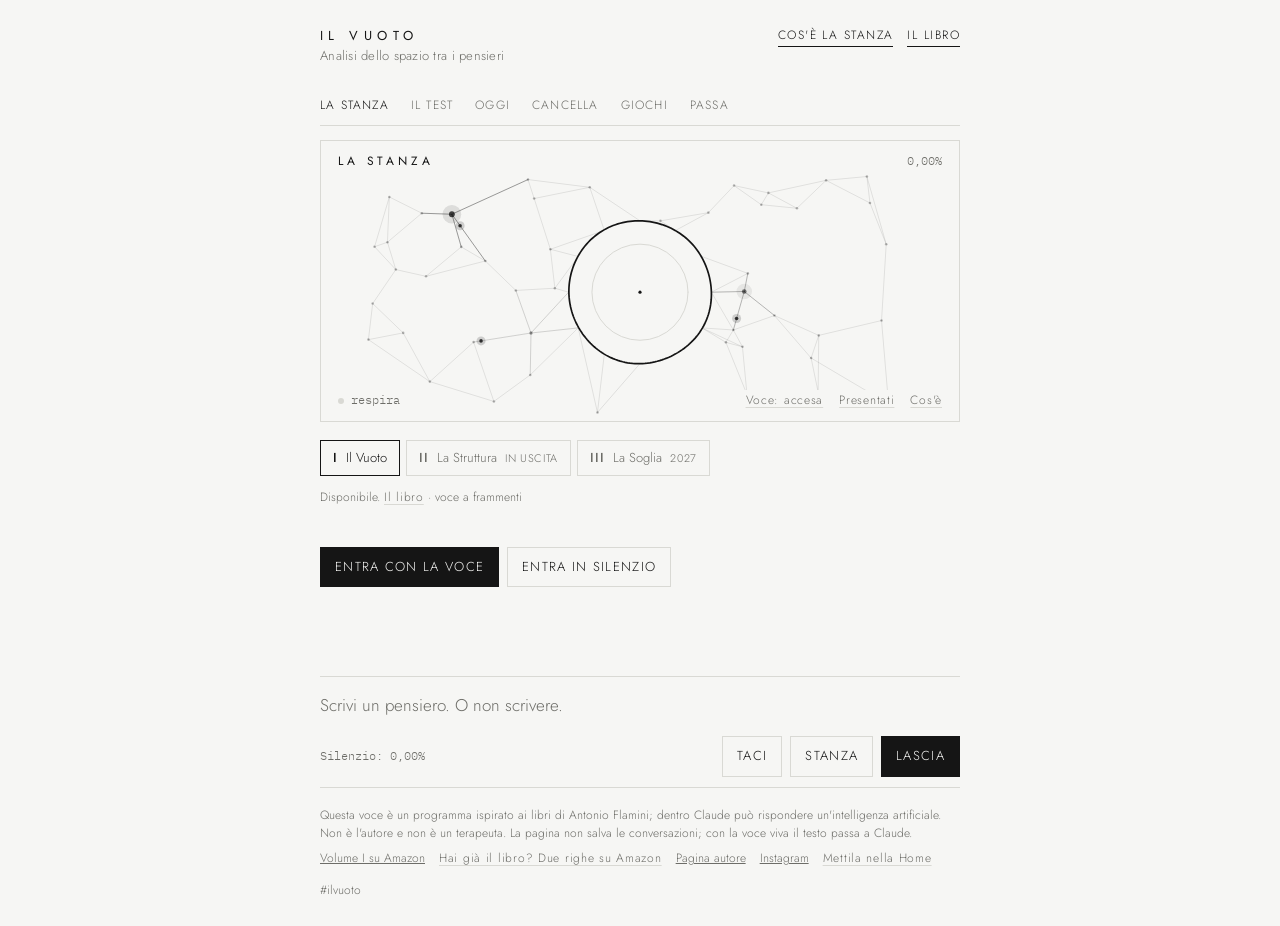
==== index.html @ 6c04848f "Prima pubblicazione della Stanza su GitHub Pages Co-Authored-By: Claude Opus 5.5 <noreply@anthropic." ====
<!doctype html><html lang="it"><head><meta charset="utf-8">
<title>IL VUOTO · La Stanza</title>
<meta name="description" content="Una voce fatta con i libri IL VUOTO di Antonio Flamini. Parla poco, fa domande e lascia spazio. Il Test del Silenzio, una domanda al giorno, piccoli giochi sul vuoto.">
<link rel="canonical" href="https://antonioflamini.github.io/ilvuoto/">
<meta property="og:type" content="website">
<meta property="og:locale" content="it_IT">
<meta property="og:site_name" content="IL VUOTO">
<meta property="og:title" content="IL VUOTO · La Stanza">
<meta property="og:description" content="Una voce fatta con i libri di Antonio Flamini. Parla poco, fa domande e lascia spazio.">
<meta property="og:url" content="https://antonioflamini.github.io/ilvuoto/">
<meta property="og:image" content="https://antonioflamini.github.io/ilvuoto/og.png">
<meta property="og:image:width" content="1200">
<meta property="og:image:height" content="630">
<meta property="og:image:alt" content="IL VUOTO · La Stanza — Analisi dello spazio tra i pensieri">
<meta name="twitter:card" content="summary_large_image">
<meta name="theme-color" content="#f6f6f4" media="(prefers-color-scheme: light)">
<meta name="theme-color" content="#0f0f0f" media="(prefers-color-scheme: dark)">
<link rel="manifest" href="manifest.webmanifest">
<link rel="icon" href="icon.svg" type="image/svg+xml">
<link rel="icon" href="icon-192.png" sizes="192x192" type="image/png">
<link rel="apple-touch-icon" href="apple-touch-icon.png">
<meta name="apple-mobile-web-app-title" content="Il Vuoto">
<meta name="apple-mobile-web-app-capable" content="yes">
<meta name="mobile-web-app-capable" content="yes">
<meta name="apple-mobile-web-app-status-bar-style" content="default"><meta name=viewport content="width=device-width,initial-scale=1,viewport-fit=cover"><style>:root{color-scheme:light;box-sizing:border-box;padding-top:env(safe-area-inset-top,0px);padding-bottom:env(safe-area-inset-bottom,0px)}html{scroll-padding-top:env(safe-area-inset-top,0px)}body{margin:0;padding:0;font:14px -apple-system,BlinkMacSystemFont,sans-serif;background:#fff;color:#000}img{max-width:100%}[hidden]:not([hidden=until-found i]){display:none!important}</style></head><body>
<link rel="preconnect" href="https://fonts.googleapis.com">
<link rel="preconnect" href="https://fonts.gstatic.com" crossorigin>
<link rel="stylesheet" href="https://fonts.googleapis.com/css2?family=Jost:wght@300;400;500&family=IBM+Plex+Mono:wght@400&display=swap">
<style>
/* Layout: una colonna stretta su pagina quasi bianca; quattro stanze (Stanza, Test, Oggi, Passa); il contatore del silenzio sempre in basso, come nei libri. */
:root{
  --paper:#f6f6f4;
  --ink:#151515;
  --mute:#6d6d68;
  --faint:#d9d9d4;
  --soft:#ecece8;
  --f-display:"Jost","Futura","Century Gothic","Avenir Next",system-ui,sans-serif;
  --f-mono:"IBM Plex Mono",ui-monospace,"SFMono-Regular",Menlo,monospace;
}
@media (prefers-color-scheme: dark){:root:not([data-theme="light"]){
  --paper:#0f0f0f;--ink:#ecebe7;--mute:#8a8a84;--faint:#2b2b29;--soft:#1a1a19;color-scheme:dark}}
:root[data-theme="dark"]{--paper:#0f0f0f;--ink:#ecebe7;--mute:#8a8a84;--faint:#2b2b29;--soft:#1a1a19;color-scheme:dark}

html,body{height:100%}
body{background:var(--paper);color:var(--ink);font-family:var(--f-display);font-weight:300;font-size:16px;line-height:1.55;-webkit-font-smoothing:antialiased}
.wrap{max-width:640px;margin:0 auto;min-height:100%;display:flex;flex-direction:column;
  padding-left:max(16px,env(safe-area-inset-left,0px));padding-right:max(16px,env(safe-area-inset-right,0px));padding-block:26px 0}
.sr{position:absolute;left:-9999px}
[hidden]{display:none!important}

header{display:flex;justify-content:space-between;align-items:flex-start;gap:12px;flex-wrap:wrap}
.brand{font-weight:400;letter-spacing:.42em;font-size:13px;text-transform:uppercase}
.sub{color:var(--mute);font-size:13px;letter-spacing:.02em}
.buy{font-size:12px;letter-spacing:.12em;text-transform:uppercase;color:var(--ink);text-decoration:none;border-bottom:1px solid var(--ink);padding-bottom:1px;white-space:nowrap}

nav.rooms{display:flex;flex-wrap:wrap;column-gap:clamp(12px,3.4vw,22px);row-gap:0;margin-top:22px;border-bottom:1px solid var(--faint);overflow-x:auto}
.room-tab{appearance:none;background:none;border:0;border-bottom:1px solid transparent;margin-bottom:-1px;padding:8px 0 10px;font:inherit;font-size:12px;letter-spacing:.1em;text-transform:uppercase;color:var(--mute);cursor:pointer;white-space:nowrap}
.room-tab[aria-selected="true"]{color:var(--ink);border-bottom-color:var(--ink)}
.room-tab:hover{color:var(--ink)}

nav.vols{display:flex;gap:6px;margin-top:18px;flex-wrap:wrap}
.vol{appearance:none;background:none;border:1px solid var(--faint);color:var(--mute);font:inherit;font-size:13px;padding:7px 12px;cursor:pointer;display:flex;gap:8px;align-items:baseline;border-radius:0}
.vol b{font-weight:500;letter-spacing:.08em}
.vol small{font-size:11px;letter-spacing:.06em;text-transform:uppercase}
.vol[aria-pressed="true"]{color:var(--ink);border-color:var(--ink)}
.vol:hover{color:var(--ink)}
:focus-visible{outline:1px solid var(--ink);outline-offset:3px}

.state{margin-top:12px;font-size:12px;color:var(--mute);min-height:1.5em}
.state a{color:inherit}

section.room{flex:1;display:flex;flex-direction:column}
section.room[hidden]{display:none}
.log{flex:1;display:flex;flex-direction:column;gap:30px;padding-block:40px 30px}
.line,.choices,.sell-row{scroll-margin-bottom:190px}
.line{display:flex;flex-direction:column;gap:8px;animation:in .9s ease both}
.voice p{font-size:clamp(20px,4.6vw,25px);line-height:1.42;font-weight:300;text-wrap:balance;white-space:pre-line;margin:0}
.voice.blank p{color:var(--mute);letter-spacing:.3em}
.voice.alert p{font-size:17px;font-weight:400}
.you{align-self:flex-end;max-width:85%;text-align:right}
.you p{margin:0;color:var(--mute);font-size:15px;white-space:pre-wrap;overflow-wrap:anywhere}
.tools{display:flex;gap:16px;flex-wrap:wrap}
.link{appearance:none;background:none;border:0;padding:0;color:var(--mute);font:inherit;font-size:12px;letter-spacing:.06em;cursor:pointer;text-decoration:underline;text-underline-offset:3px;text-decoration-color:var(--faint)}
.link:hover{color:var(--ink)}
.thinking p{color:var(--mute);letter-spacing:.4em}
.thinking p::after{content:"";animation:dots 2.4s steps(4) infinite}

form.ask{position:sticky;bottom:0;background:var(--paper);padding-block:12px calc(10px + env(safe-area-inset-bottom,0px));border-top:1px solid var(--faint);display:flex;flex-direction:column;gap:10px}
textarea{width:100%;box-sizing:border-box;resize:none;border:0;background:transparent;color:var(--ink);font:inherit;font-size:17px;line-height:1.5;padding:4px 0;min-height:2.2em;max-height:9em}
textarea::placeholder{color:var(--mute)}
textarea:focus{outline:none}
form.ask:focus-within{border-top-color:var(--ink)}
.note:focus{border-bottom-color:var(--ink)}
.row{display:flex;justify-content:space-between;align-items:center;gap:12px;flex-wrap:wrap}
.acts{display:flex;gap:8px;flex-wrap:wrap}
.btn{appearance:none;font:inherit;font-size:13px;letter-spacing:.1em;text-transform:uppercase;padding:9px 14px;cursor:pointer;border-radius:0;border:1px solid var(--ink);text-decoration:none;display:inline-block}
.btn.primary{background:var(--ink);color:var(--paper)}
.btn.ghost{background:transparent;color:var(--ink);border-color:var(--faint)}
.btn.ghost:hover{border-color:var(--ink)}
.btn:disabled{opacity:.35;cursor:default}
.counter{font-family:var(--f-mono);font-size:12px;color:var(--mute);font-variant-numeric:tabular-nums}

/* Presenza animata */
.presence{position:sticky;top:env(safe-area-inset-top,0px);z-index:3;background:var(--paper);margin-top:14px;border:1px solid var(--faint);transition:border-color .4s}
.presence canvas{width:100%;height:clamp(220px,56vw,280px);display:block;transition:height .6s ease}
.presence.compact canvas{height:clamp(180px,34vw,190px)}
.presence[data-state="speak"]{border-color:var(--ink)}
.presence-meta{position:absolute;inset:0;pointer-events:none;display:flex;flex-direction:column;justify-content:space-between;padding:10px 12px}
.presence-meta .top,.presence-meta .bottom{display:flex;justify-content:space-between;align-items:baseline;gap:10px;flex-wrap:wrap}
.presence-meta .who{font-size:12px;font-weight:400;letter-spacing:.32em;text-transform:uppercase}
.presence-meta .mood{font-family:var(--f-mono);font-size:12px;color:var(--mute);display:flex;align-items:center;gap:7px}
.presence-meta .mood::before{content:"";width:6px;height:6px;border-radius:50%;background:var(--faint)}
.presence[data-state="speak"] .mood{color:var(--ink)}
.presence[data-state="speak"] .mood::before{background:var(--ink);animation:onair 1s ease-in-out infinite}
.presence[data-state="think"] .mood::before{background:var(--mute);animation:onair 1.6s ease-in-out infinite}
.presence-meta .tools{pointer-events:auto}
@media (max-width:380px){#info-open2{display:none}.presence-meta .tools{gap:10px}}
.presence-meta .who,.presence-meta .mood,.presence-meta .counter,.presence-meta .tools{background:var(--paper);padding:1px 5px}
@keyframes onair{50%{opacity:.25;transform:scale(.7)}}
.voice.speaking p{border-left:1px solid var(--ink);padding-left:14px;margin-left:-15px}
@media (prefers-reduced-motion:reduce){.presence-meta .mood::before{animation:none!important}}
.choices{display:flex;gap:8px;flex-wrap:wrap;animation:in .9s ease both}

/* Test */
.stage{padding-block:44px 40px;display:flex;flex-direction:column;gap:26px}
.eyebrow{font-family:var(--f-mono);font-size:12px;color:var(--mute);font-variant-numeric:tabular-nums}
.big{font-size:clamp(24px,6vw,34px);line-height:1.3;font-weight:300;text-wrap:balance;margin:0}
.huge{font-size:clamp(34px,10vw,58px);line-height:1.05;font-weight:400;letter-spacing:-.01em;text-wrap:balance;margin:0}
.answers{display:flex;flex-direction:column;border-top:1px solid var(--faint)}
.ans{appearance:none;background:none;border:0;border-bottom:1px solid var(--faint);text-align:left;font:inherit;font-size:18px;color:var(--ink);padding:16px 0;cursor:pointer;display:flex;gap:14px;align-items:baseline}
.ans span{font-family:var(--f-mono);font-size:12px;color:var(--mute)}
.ans:hover{padding-left:6px}
@media (prefers-reduced-motion:no-preference){.ans{transition:padding .2s}}
.bar{height:1px;background:var(--faint);position:relative}
.bar i{position:absolute;inset:0 auto 0 0;background:var(--ink);transition:width .6s}
.result p{margin:0}
.result .riga{font-size:clamp(20px,4.6vw,24px);line-height:1.42;text-wrap:balance}
.result .verita{color:var(--mute);font-size:17px}
.result .invito{font-size:15px;border-left:1px solid var(--ink);padding-left:14px}
.meter{font-family:var(--f-mono);font-size:13px;display:flex;gap:18px;flex-wrap:wrap;color:var(--ink)}

/* Oggi */
.daycount{display:flex;gap:28px;flex-wrap:wrap}
.daycount div{display:flex;flex-direction:column}
.daycount b{font-family:var(--f-mono);font-weight:400;font-size:28px;font-variant-numeric:tabular-nums}
.daycount small{font-size:11px;letter-spacing:.12em;text-transform:uppercase;color:var(--mute)}
.note{width:100%;box-sizing:border-box;border:0;border-bottom:1px solid var(--faint);background:transparent;color:var(--ink);font:inherit;font-size:18px;padding:8px 0;resize:none;min-height:3em}

/* Cancella */
.erase{white-space:pre-line;font-size:clamp(24px,6vw,34px);line-height:1.35;min-height:3.5em;overflow-wrap:anywhere;margin:0}
.erase .cur{display:inline-block;width:1px;height:1em;background:var(--ink);vertical-align:-.12em;margin-left:2px;animation:blink 1s steps(1) infinite}
.erase .kept{border-bottom:1px solid var(--ink)}
@keyframes blink{50%{opacity:0}}

/* Passa */
.pass{display:flex;flex-direction:column;border-top:1px solid var(--faint)}
.pass-item{display:flex;justify-content:space-between;gap:16px;align-items:baseline;border-bottom:1px solid var(--faint);padding:16px 0}
.pass-item p{margin:0;font-size:17px;min-width:0}
.url{font-family:var(--f-mono);font-size:12px;color:var(--mute);overflow-wrap:anywhere}

.hdr-acts{display:flex;gap:14px;align-items:baseline;flex-wrap:wrap}
button.buy{appearance:none;background:none;border:0;border-bottom:1px solid var(--ink);padding:0 0 1px;font:inherit;font-size:12px;letter-spacing:.12em;text-transform:uppercase;color:var(--ink);cursor:pointer}
.info{position:fixed;inset:0;z-index:20;background:var(--paper);overflow-y:auto;padding-left:max(16px,env(safe-area-inset-left,0px));padding-right:max(16px,env(safe-area-inset-right,0px));padding-block:calc(20px + env(safe-area-inset-top,0px)) calc(30px + env(safe-area-inset-bottom,0px));animation:in .5s ease both}
.info-in{max-width:640px;margin:0 auto;display:flex;flex-direction:column;gap:20px}
.info-list{display:grid;grid-template-columns:minmax(0,10em) minmax(0,1fr);gap:12px 18px;margin:0;border-top:1px solid var(--faint);padding-top:16px}
.info-list dt{font-size:12px;letter-spacing:.12em;text-transform:uppercase;font-weight:400;padding-top:3px}
.info-list dd{margin:0;font-size:16px}
@media (max-width:520px){.info-list{grid-template-columns:minmax(0,1fr);gap:4px}.info-list dd{margin-bottom:10px}}
.info-h{font-size:12px;letter-spacing:.12em;text-transform:uppercase;font-weight:400;margin:0;border-top:1px solid var(--faint);padding-top:16px}
.shot{position:fixed;inset:0;z-index:40;background:#f6f6f4;display:flex;align-items:center;justify-content:center;cursor:pointer}
.shot img{max-width:100vw;max-height:100vh;width:auto;height:100%;object-fit:contain}
.shot-hint{position:absolute;left:0;right:0;bottom:calc(18px + env(safe-area-inset-bottom,0px));text-align:center;margin:0;font-size:14px;color:#151515;background:#f6f6f4;padding:6px;transition:opacity .6s}
.card-prev{display:block;width:min(100%,420px);height:auto;border:1px solid var(--faint);margin:0 auto;-webkit-touch-callout:default;user-select:auto}
.sell{display:flex;flex-direction:column;gap:12px;border-top:1px solid var(--faint);padding-top:18px;margin-top:6px}
.sell-frase{margin:0;font-size:18px;line-height:1.45;text-wrap:balance}
.sell-quote{margin:0;font-size:clamp(20px,4.6vw,24px);color:var(--mute)}
.sell-steps{margin:0;padding-left:1.3em;font-size:17px;display:flex;flex-direction:column;gap:6px}
.sell-row{margin-top:2px}
.info-no{font-size:15px;line-height:1.7;margin:0}
footer{padding-block:18px 26px;font-size:12px;color:var(--mute);display:flex;flex-direction:column;gap:6px;border-top:1px solid var(--faint)}
footer a{color:inherit}
footer .links{display:flex;gap:14px;flex-wrap:wrap}

.toast{position:fixed;left:50%;transform:translateX(-50%);bottom:calc(120px + env(safe-area-inset-bottom,0px));background:var(--ink);color:var(--paper);font-size:13px;padding:8px 14px;opacity:0;pointer-events:none;transition:opacity .3s;z-index:5}
.toast.on{opacity:1}
.copybox{width:100%;font:inherit;font-size:13px;color:var(--ink);background:var(--soft);border:0;padding:8px;box-sizing:border-box}


/* ===== GIOCHI — usa solo i token --paper --ink --mute --faint --soft --f-display --f-mono ===== */
.g-wrap{display:flex;flex-direction:column;gap:22px;padding-block:40px 40px;min-width:0}
.g-wrap .big,.g-wrap .huge{overflow-wrap:anywhere}
.g-head{display:flex;justify-content:space-between;align-items:baseline;gap:12px;flex-wrap:wrap}
.g-title{margin:0}
.g-how{margin:0;max-width:34em}
.g-stage{display:flex;flex-direction:column;gap:18px;min-width:0}
.g-stage p{margin:0}
.g-line{font-size:clamp(18px,4.4vw,22px);line-height:1.42;text-wrap:balance;min-height:2.9em}
.g-status{min-height:1.5em}
.g-row{align-items:center}

/* elenco */
.g-list{display:flex;flex-direction:column;border-top:1px solid var(--faint)}
.g-item{appearance:none;background:none;border:0;border-bottom:1px solid var(--faint);color:var(--ink);font:inherit;text-align:left;cursor:pointer;padding:18px 0;display:flex;gap:16px;align-items:baseline}
.g-item:hover .g-name{text-decoration:underline;text-underline-offset:4px;text-decoration-color:var(--faint)}
.g-n{font-family:var(--f-mono);font-size:12px;color:var(--mute);font-variant-numeric:tabular-nums}
.g-txt{display:flex;flex-direction:column;gap:3px;min-width:0}
.g-name{font-size:clamp(20px,5vw,24px);font-weight:400;line-height:1.25}
.g-riga{font-size:15px;color:var(--ink)}
.g-meta{font-family:var(--f-mono);font-size:12px;color:var(--mute)}

/* 1 · il pezzo */
.g-board{display:grid;grid-template-columns:repeat(3,1fr);width:min(100%,330px);aspect-ratio:1;border:1px solid var(--faint)}
.g-slot{appearance:none;background:transparent;border:1px dashed var(--faint);margin:0;padding:0;cursor:pointer;min-width:0;min-height:0;display:block;color:var(--ink)}
.g-slot:hover{border-color:var(--mute)}
.g-slot.g-full{border:1px solid transparent;cursor:default}
.g-slot.g-wait{border-color:var(--mute)}
.g-slot.g-hole{background:var(--soft);border:1px solid var(--faint)}
.g-slot svg,.g-piece svg{width:100%;height:100%;display:block;overflow:hidden;pointer-events:none}
.g-tray{display:flex;flex-wrap:wrap;gap:10px;align-items:center;min-height:80px}
.g-piece{appearance:none;background:var(--paper);border:1px solid var(--faint);width:62px;height:62px;padding:0;cursor:pointer;color:var(--ink);transform:rotate(var(--g-rot,0deg))}
.g-piece[aria-pressed="true"]{border-color:var(--ink);box-shadow:0 0 0 1px var(--ink)}
.g-piece.g-odd{width:78px;height:78px;border-color:transparent;background:transparent}
.g-piece.g-odd[aria-pressed="true"]{border-color:transparent;box-shadow:none;outline:1px solid var(--ink);outline-offset:2px}
.g-ink{fill:none;stroke:currentColor;stroke-width:3;vector-effect:non-scaling-stroke}
.g-fill{fill:currentColor;stroke:none}
.g-odd-edge{fill:var(--paper)}
.g-box{margin:0}

/* 2 · il bicchiere */
.g-glass{width:min(46%,160px);color:var(--ink);flex:none}
.g-glassrow{display:flex;align-items:flex-end;gap:18px;flex-wrap:wrap}
.g-glass svg{width:100%;height:auto;display:block;overflow:visible;pointer-events:none}
.g-table{stroke:var(--mute)}
.g-water{fill:var(--faint);stroke:none}
.g-big-mono{font-size:15px;color:var(--ink)}
.g-hold{align-self:flex-end;padding:22px 30px;font-size:14px;touch-action:none;-webkit-user-select:none;user-select:none;-webkit-touch-callout:none}
.g-hold.g-on{background:transparent;color:var(--ink)}
.g-ask{display:flex;flex-direction:column;gap:14px}

/* 3 · togli */
.g-togli{font-size:clamp(21px,5.4vw,28px);line-height:1.6;font-weight:300;overflow-wrap:anywhere}
.g-w{appearance:none;background:none;border:0;padding:0 .05em;margin:0;font:inherit;color:var(--ink);cursor:pointer;border-bottom:1px solid transparent}
.g-w:hover{border-bottom-color:var(--faint)}
.g-w:disabled{cursor:default}
.g-w.g-gone{opacity:0}
.g-w.g-hole-w{color:transparent;border-bottom-color:var(--mute)}

/* 4 · 4'33'' */
.g-clock{font-family:var(--f-mono);font-weight:300;font-variant-numeric:tabular-nums;letter-spacing:.02em}
.g-stop{align-self:flex-start}

/* fine comune */
.g-end{display:flex;flex-direction:column;gap:18px}
.g-end p{margin:0}
.g-result{font-size:clamp(30px,8.4vw,50px)}
.g-insight{font-size:17px;color:var(--mute);max-width:32em}
.g-quote{margin:6px 0;border-left:1px solid var(--ink);padding-left:16px;display:flex;flex-direction:column;gap:6px}
.g-quote p{font-size:clamp(20px,4.8vw,25px);line-height:1.42;text-wrap:balance}
.g-quote cite{font-style:normal;font-size:12px;letter-spacing:.06em;color:var(--mute)}
.g-meter{font-size:13px;color:var(--ink)}
.g-libro{font-size:14px;color:var(--mute);border-top:1px solid var(--faint);padding-top:14px}
.g-libro .link{font-size:12px}
.g-copyhost:empty{display:none}

@media (prefers-reduced-motion:no-preference){
  .g-piece{transition:transform .35s ease,border-color .2s}
  .g-w{transition:opacity .25s}
  .g-item .g-name{transition:color .2s}
  .g-no{animation:g-no .32s ease}
  .g-end{animation:g-in .7s ease both}
}
@keyframes g-no{20%{translate:-5px 0}40%{translate:5px 0}60%{translate:-3px 0}80%{translate:3px 0}}
@keyframes g-in{from{opacity:0}to{opacity:1}}
@media (prefers-reduced-motion:reduce){.g-no,.g-end{animation:none}}

@keyframes in{from{opacity:0;transform:translateY(4px)}to{opacity:1;transform:none}}
@keyframes dots{0%{content:""}25%{content:"."}50%{content:".."}75%{content:"..."}}
@media (prefers-reduced-motion:reduce){.line{animation:none}.thinking p::after{animation:none;content:"..."}}
</style>

<div class="wrap">
  <header>
    <div>
      <div class="brand">Il Vuoto</div>
      <div class="sub">Analisi dello spazio tra i pensieri</div>
    </div>
    <div class="hdr-acts"><button type="button" class="buy" id="info-open" aria-haspopup="dialog" aria-controls="info">Cos'è la Stanza</button><a class="buy" id="buy" href="https://www.amazon.it/dp/B0H2P38RJP" target="_blank" rel="noopener" data-sheet="libro">Il libro</a></div>
  </header>

  <nav class="rooms" role="tablist" aria-label="Stanze">
    <button class="room-tab" role="tab" id="tab-stanza" data-room="stanza" aria-selected="true" aria-controls="room-stanza" tabindex="0">La Stanza</button>
    <button class="room-tab" role="tab" id="tab-test" data-room="test" aria-selected="false" aria-controls="room-test" tabindex="-1">Il Test</button>
    <button class="room-tab" role="tab" id="tab-oggi" data-room="oggi" aria-selected="false" aria-controls="room-oggi" tabindex="-1">Oggi</button>
    <button class="room-tab" role="tab" id="tab-cancella" data-room="cancella" aria-selected="false" aria-controls="room-cancella" tabindex="-1">Cancella</button>
    <button class="room-tab" role="tab" id="tab-giochi" data-room="giochi" aria-selected="false" aria-controls="room-giochi" tabindex="-1">Giochi</button>
    <button class="room-tab" role="tab" id="tab-passa" data-room="passa" aria-selected="false" aria-controls="room-passa" tabindex="-1">Passa</button>
  </nav>

  <!-- STANZA -->
  <section class="room" id="room-stanza" role="tabpanel" tabindex="-1" aria-labelledby="tab-stanza">
    <div class="presence" data-state="idle">
      <canvas id="presence" aria-hidden="true"></canvas>
      <div class="presence-meta">
        <div class="top"><span class="who">La Stanza</span><span class="counter" id="pcounter"></span></div>
        <div class="bottom"><span class="mood" id="mood">respira</span><span class="tools"><button type="button" class="link" id="voce" aria-pressed="true">Voce: accesa</button><button type="button" class="link" id="presentati">Presentati</button><button type="button" class="link" id="info-open2" aria-controls="info">Cos'è</button></span></div>
      </div>
    </div>
    <nav class="vols" aria-label="Scegli il volume">
      <button class="vol" id="v-I" data-v="I" aria-pressed="true"><b>I</b> Il Vuoto</button>
      <button class="vol" id="v-II" data-v="II" aria-pressed="false"><b>II</b> La Struttura <small>in uscita</small></button>
      <button class="vol" id="v-III" data-v="III" aria-pressed="false"><b>III</b> La Soglia <small>2027</small></button>
    </nav>
    <div class="state" id="state"></div>
    <div class="log" id="log"></div>
    <div class="sr" id="say" role="status" aria-live="polite"></div>
    <form class="ask" id="ask" autocomplete="off">
      <label for="msg" class="sr">Scrivi un pensiero</label>
      <textarea id="msg" rows="1" maxlength="600" placeholder="Scrivi un pensiero. O non scrivere."></textarea>
      <div class="row">
        <span class="counter" id="counter">Silenzio: 0,00%</span>
        <div class="acts">
          <button type="button" class="btn ghost" id="taci" title="Lascia uno spazio vuoto">Taci</button>
          <button type="button" class="btn ghost" id="stanza" title="Ricevi una stanza di lavoro">Stanza</button>
          <button type="submit" class="btn primary" id="send">Lascia</button>
        </div>
      </div>
    </form>
  </section>

  <!-- TEST -->
  <section class="room" id="room-test" role="tabpanel" tabindex="-1" aria-labelledby="tab-test" hidden>
    <div class="stage" id="test"></div>
  </section>

  <!-- OGGI -->
  <section class="room" id="room-oggi" role="tabpanel" tabindex="-1" aria-labelledby="tab-oggi" hidden>
    <div class="stage" id="oggi"></div>
  </section>

  <!-- CANCELLA -->
  <section class="room" id="room-cancella" role="tabpanel" tabindex="-1" aria-labelledby="tab-cancella" hidden>
    <div class="stage" id="cancella"></div>
  </section>

  <!-- GIOCHI -->
  <section class="room" id="room-giochi" role="tabpanel" tabindex="-1" aria-labelledby="tab-giochi" hidden>
    <div class="stage" id="giochi"></div>
  </section>

  <!-- PASSA -->
  <section class="room" id="room-passa" role="tabpanel" tabindex="-1" aria-labelledby="tab-passa" hidden>
    <div class="stage" id="passa"></div>
  </section>

  <footer>
    <span>Questa voce è un programma ispirato ai libri di Antonio Flamini; dentro Claude può rispondere un'intelligenza artificiale. Non è l'autore e non è un terapeuta. La pagina non salva le conversazioni; con la voce viva il testo passa a Claude.</span>
    <div class="links">
      <a href="https://www.amazon.it/dp/B0H2P38RJP" target="_blank" rel="noopener">Volume I su Amazon</a>
      <button type="button" class="link" data-sheet="ce_lho" style="font-size:12px">Hai già il libro? Due righe su Amazon</button>
      <a href="https://www.amazon.com/author/antonioflamini" target="_blank" rel="noopener">Pagina autore</a>
      <a href="https://www.instagram.com/antonio_flamini/" target="_blank" rel="noopener">Instagram</a>
      <button type="button" class="link" id="home-open" style="font-size:12px">Mettila nella Home</button>
      <span>#ilvuoto</span>
    </div>
  </footer>
</div>
<div class="toast" id="toast" role="status"></div>
<div class="info" id="sheet" role="dialog" aria-modal="true" aria-labelledby="sheet-title" hidden><div class="info-in" id="sheet-in"></div></div>
<div class="info" id="info" role="dialog" aria-modal="true" aria-labelledby="info-title" hidden>
  <div class="info-in">
    <div class="row"><span class="eyebrow">Istruzioni, poche</span><button type="button" class="btn ghost" id="info-close">Chiudi</button></div>
    <h2 class="huge" id="info-title">Cos'è la Stanza</h2>
    <p class="big">Una voce fatta con i libri IL VUOTO di Antonio Flamini. Parla poco, fa domande e lascia spazio.</p>
    <dl class="info-list">
      <dt>La Stanza</dt><dd>Scegli il volume, scrivi un pensiero e premi Lascia. Taci lascia uno spazio vuoto, Stanza dà un piccolo esercizio.</dd>
      <dt>Il contatore</dt><dd>Il silenzio sale nei Volumi I e II, scende nel III. Ogni risposta si copia o si salva come immagine.</dd>
      <dt>Il Test</dt><dd>Cinque domande, uno di sette archetipi, la tua "pagina N di 150", immagini da condividere.</dd>
      <dt>Oggi</dt><dd>Una domanda al giorno, uguale per tutti. La tua nota resta solo sul tuo dispositivo. Puoi passare la domanda a qualcuno, senza la tua risposta.</dd>
      <dt>Cancella</dt><dd>Scrivi una frase: la pagina la cancella lettera per lettera e lascia la parola più lunga.</dd>
      <dt>Giochi</dt><dd>Piccoli giochi di un minuto sul vuoto, con un risultato da condividere.</dd>
      <dt>Passa</dt><dd>Frasi pronte da mandare a una persona, con il link.</dd>
      <dt>Ogni giorno</dt><dd>Mettila nella schermata Home del telefono: la ritrovi con un tocco, come un'app. Il pulsante "Mettila nella Home" è in fondo alla pagina.</dd>
      <dt>La presenza</dt><dd>Una membrana d'inchiostro che respira, ascolta, tace e parla. Con la voce accesa legge le risposte.</dd>
      <dt>Due modi di rispondere</dt><dd>Voce viva: dentro Claude, quello che scrivi viene mandato all'IA di Claude, con il tuo account, per preparare la risposta. Voce a frammenti: risposte scritte prima, tutto resta nella pagina. Funziona sempre.</dd>
    </dl>
    <h3 class="info-h">Cosa non fa</h3>
    <p class="sub info-no">Non salva le conversazioni: chiusa la pagina, spariscono. Sul tuo dispositivo restano solo le preferenze, l'ultimo Test e le note di Oggi.<br>Non è Antonio e non è un terapeuta.<br>Non ti dà il libro intero: cita solo frasi brevi, il resto è su Amazon.<br>Se pensi di farti del male: 112, Telefono Amico Italia 02 2327 2327.</p>
    <div class="acts"><button type="button" class="btn primary" id="info-go">Entra nella Stanza</button><a class="btn ghost" href="https://www.amazon.it/dp/B0H2P38RJP" target="_blank" rel="noopener">Il Volume I su Amazon</a></div>
  </div>
</div>

<script>
const BUY = "https://www.amazon.it/dp/B0H2P38RJP";
const PAGE_URL = (!window.claude && /^https?:/.test(location.href)) ? location.href.split("#")[0] : "https://claude.ai/artifact/3xPTfV8vD7cziGRckFy2sa";   // su un sito proprio (Netlify) si condivide il suo indirizzo
const IS_HOME_APP = (()=>{ try { return matchMedia("(display-mode: standalone)").matches || navigator.standalone === true; } catch(e){ return false; } })();
const COPY = {"domande_del_giorno": [{"q": "Di chi è il puzzle in cui stai cercando di incastrarti, in questo periodo?", "tema": "il pezzo mancante"}, {"q": "Cosa di te hai smussato, questa settimana, per andare bene a qualcuno?", "tema": "l'incastro"}, {"q": "Qual è l'ultimo sì che hai detto mentre dentro pensavi no?", "tema": "il sì che è un no"}, {"q": "Se domani smettessi di essere utile, chi se ne accorgerebbe per primo?", "tema": "la funzione"}, {"q": "Ti apprezzano per quello che fai o per quello che sei?", "tema": "riconoscimento e sguardo"}, {"q": "Stai chiedendo qualcosa a una persona che, per come è fatta, non può dartelo?", "tema": "il posto sbagliato"}, {"q": "A cosa ti sei abituato un po' alla volta che, visto da fuori, non va affatto bene?", "tema": "la rana"}, {"q": "Chi ha deciso quanto spazio puoi occupare?", "tema": "il bonsai"}, {"q": "Stai seguendo la tua strada o la mappa che qualcun altro ha disegnato per te?", "tema": "mappa e territorio"}, {"q": "La tua stanchezza passa con una notte di sonno, o resta anche dopo?", "tema": "stanchezza strutturale"}, {"q": "Quale buco nel disegno di qualcun altro puoi smettere di riempire, oggi?", "tema": "il buco nel disegno"}, {"q": "Chi sei, quando per un'ora nessuno ti chiede niente?", "tema": "identità senza richieste"}, {"q": "Qual è il ruolo che porti così spesso da sembrare la tua faccia?", "tema": "la maschera"}, {"q": "Quante versioni diverse di te hai mostrato oggi, a persone diverse?", "tema": "le maschere multiple"}, {"q": "C'è una frase che tutti si aspettano da te e che oggi potresti non dire?", "tema": "il digiuno del ruolo"}, {"q": "Quale pensiero hai continuato a nutrire oggi, anche se ti faceva male?", "tema": "i due lupi"}, {"q": "E se oggi non dessi energia né alla rabbia né al bisogno di approvazione?", "tema": "il digiuno del conflitto"}, {"q": "Riesci a notare l'attimo di quiete tra un pensiero e quello dopo?", "tema": "lo spazio tra i pensieri"}, {"q": "Quale dovere occupa spazio nella tua testa senza che tu l'abbia mai scelto?", "tema": "la stanza sgomberata"}, {"q": "Cosa senti quando spegni telefono, tv e tutto il resto?", "tema": "la camera anecoica"}, {"q": "Qual è il tuo posto, quello dove nessuno ti chiede di essere qualcuno?", "tema": "il silenzio scelto"}, {"q": "Cosa aggiungi alla giornata solo per non restare in silenzio?", "tema": "l'addizione compulsiva"}, {"q": "Qual è il peso che tieni in mano da così tanto che ormai ti fa male il braccio?", "tema": "il bicchiere"}, {"q": "Chi ti ha messo in mano il peso che porti?", "tema": "il peso degli altri"}, {"q": "C'è ancora posto, dentro di te, per qualcosa di nuovo?", "tema": "la tazza piena"}, {"q": "Cosa stai rimandando da mesi di togliere dalla tua vita?", "tema": "la sottrazione"}, {"q": "Cosa dice di te quello che scegli di non fare?", "tema": "lo spazio negativo"}, {"q": "Quale parte della tua storia conta proprio perché non la racconti?", "tema": "l'iceberg"}, {"q": "Se dovessi farti riconoscere con un solo gesto, quale sarebbe?", "tema": "Apelle e Protogene"}, {"q": "Quale preoccupazione ti sta sballottando di più, in questi giorni?", "tema": "l'onda"}, {"q": "Quanto riesci a stare con un pensiero difficile senza correre a spiegarlo?", "tema": "l'apnea"}, {"q": "Oggi ti sei concesso almeno una pausa vera, senza telefono?", "tema": "la pausa"}, {"q": "Hai capito qualcosa oggi, o ci aggiorniamo a domani?", "tema": "l'ironia del Volume I"}, {"q": "C'è una ferita che nascondi e che, invece, fa parte di chi sei?", "tema": "il kintsugi"}, {"q": "C'è una cosa che ti ha fatto male e che oggi, a guardarla bene, ti tiene anche in piedi?", "tema": "la crepa d'oro"}, {"q": "Cosa succede nell'attimo di pausa tra un respiro e l'altro?", "tema": "il Mu"}, {"q": "Oggi hai reagito a qualcosa solo per fretta, prima ancora di capire?", "tema": "il Mushin"}, {"q": "Cosa vorresti che le persone raccontassero di te?", "tema": "l'eredità"}, {"q": "Quanto silenzio lasci prima di rispondere a una domanda importante?", "tema": "il Ma"}, {"q": "C'è qualcuno a cui continui a dire «ci vediamo» quando in realtà è un addio?", "tema": "Sayonara"}, {"q": "Quale versione di te ti ha protetto per anni, ma adesso ti va stretta?", "tema": "l'addio a sé"}, {"q": "C'è qualcuno che non c'è più e che continua a orientare le tue scelte?", "tema": "la gravità dell'assenza"}, {"q": "Cosa ti costa, ogni giorno, tenere in piedi un ruolo che non senti più tuo?", "tema": "il prezzo del vuoto"}, {"q": "Da quanto tempo aspetti da qualcuno una cosa che non arriva?", "tema": "la sala d'attesa"}, {"q": "E se quel grazie che aspetti non arrivasse mai?", "tema": "il riconoscimento mancato"}, {"q": "Quale emozione che senti oggi, in realtà, è di qualcun altro?", "tema": "l'empatia che assorbe"}, {"q": "C'è una cosa vera che non dici per paura di ferire?", "tema": "lo specchio"}, {"q": "Quante volte hai rispiegato una cosa che avevi già detto bene?", "tema": "l'essere sovrascritti"}, {"q": "Dove stai restando per scelta, e dove solo per abitudine?", "tema": "restare sapendo"}, {"q": "Quale provocazione di oggi non meritava nemmeno una risposta?", "tema": "Socrate e l'asino"}, {"q": "L'ultima volta che hai avuto paura, la cosa era davvero grande come sembrava?", "tema": "la porta"}, {"q": "Stai ricalcolando il percorso o anche la destinazione?", "tema": "il navigatore"}, {"q": "Stai correndo una gara che hai scelto tu, o quella di qualcun altro?", "tema": "la perseveranza silenziosa"}, {"q": "C'è qualcuno che ti ha fatto male e a cui stai ancora regalando il tuo tempo?", "tema": "il serpente"}, {"q": "Se dovessi traslocare domani, cosa metteresti per primo nello scatolone?", "tema": "il trasloco"}, {"q": "Cosa ti stanno buttando addosso che potresti usare per salire, invece di restarci sotto?", "tema": "l'asino nel pozzo"}, {"q": "Se la tua vita fosse un metro da carpentiere, a che centimetro saresti arrivato?", "tema": "il metro del ferramenta"}, {"q": "Di quello che hai vissuto finora, quanto l'hai vissuto da protagonista e quanto da comparsa?", "tema": "protagonista e controfigura"}, {"q": "Chi ti resta vicino anche nei giorni in cui non sorridi?", "tema": "luce e ombra"}, {"q": "Se dovessi tornare a parlare dopo un lungo silenzio, quale sarebbe la prima frase?", "tema": "il ritorno"}, {"q": "Il primo caffè di oggi l'hai bevuto o l'hai solo mandato giù?", "tema": "il caffè"}, {"q": "In quale conversazione di oggi hai cambiato forma per non stonare?", "tema": "l'incastro"}, {"q": "A chi faresti un favore dicendo finalmente un no chiaro?", "tema": "il no"}, {"q": "Se togliessi una sola cosa dalla tua giornata di domani, quale sarebbe?", "tema": "il vuoto"}, {"q": "Con chi ti togli la maschera senza nemmeno accorgertene?", "tema": "le maschere"}, {"q": "Quante volte, oggi, hai preso in mano il telefono senza un motivo?", "tema": "il telefono"}, {"q": "Il lupo che hai nutrito ieri ha ancora fame, oggi?", "tema": "i lupi"}, {"q": "Quale piccola verità hai addolcito oggi fino a renderla irriconoscibile?", "tema": "la verità"}, {"q": "Il bicchiere che tieni in mano, se lo guardi bene, di chi era?", "tema": "il bicchiere"}, {"q": "In quale stanza di casa tua il silenzio ti viene più facile?", "tema": "il silenzio"}, {"q": "Se ti presentassi senza dire che lavoro fai, cosa diresti di te?", "tema": "la funzione"}, {"q": "Cosa fai la domenica che nessuno ti ha chiesto di fare?", "tema": "la domenica"}, {"q": "Quale tua crepa conosci così bene da saperla disegnare a memoria?", "tema": "il Kintsugi"}, {"q": "Cosa stai aspettando che, a pensarci bene, potresti andare a prendere da solo?", "tema": "l'attesa"}, {"q": "Quale spiegazione stai preparando per qualcuno che non te l'ha chiesta?", "tema": "spiegarsi"}, {"q": "Tra un impegno e l'altro, oggi, quanto spazio vuoto hai lasciato?", "tema": "il Ma"}, {"q": "Quale errore di anni fa ricordi meglio di qualsiasi successo?", "tema": "l'errore"}, {"q": "C'è una decisione che stai lasciando sulla porta, né dentro né fuori?", "tema": "la soglia"}, {"q": "Quale vecchio morso ti fa ancora male solo perché continui a guardarlo?", "tema": "il serpente"}, {"q": "Cosa hai visto oggi fuori dalla finestra, guardando davvero?", "tema": "la finestra"}, {"q": "Quale oggetto conservi solo perché buttarlo ti sembrerebbe un tradimento?", "tema": "il trasloco"}, {"q": "Quando qualcuno ti fa un regalo, senti subito il bisogno di ricambiare?", "tema": "ricevere"}, {"q": "A chi non hai ancora detto grazie per una cosa piccola?", "tema": "la gratitudine"}, {"q": "Qual è l'ultima volta che hai chiesto aiuto senza scusarti prima?", "tema": "chiedere aiuto"}, {"q": "Quale tua abitudine ripeterà qualcuno, un giorno, senza sapere da dove viene?", "tema": "l'eredità"}, {"q": "Da chi ti sei allontanato senza litigare, e va bene così?", "tema": "la distanza"}, {"q": "Quale frase hai detto oggi solo per riempire un silenzio?", "tema": "parlare"}, {"q": "Con chi sei stato oggi senza pensare ad altro, almeno per un minuto?", "tema": "la presenza"}, {"q": "A cena racconti quello che ti è successo o solo quello che hai fatto?", "tema": "la cena"}, {"q": "Qualcuno ti ha mai chiesto davvero di incastrarti, o hai fatto tutto da solo?", "tema": "il pezzo mancante"}, {"q": "Con chi scriveresti un libro a quattro mani, senza paura di cancellare?", "tema": "scrivere in due"}, {"q": "Qual è il no che ti costa di più dire, e a chi?", "tema": "il no"}, {"q": "Quanto resisti in una stanza vuota prima di cercare qualcosa da fare?", "tema": "il vuoto"}, {"q": "La sveglia di domani suona per qualcosa che hai scelto tu?", "tema": "la sveglia"}, {"q": "Quale maschera ti hanno dato da piccolo che porti ancora adesso?", "tema": "le maschere"}, {"q": "Qual è il silenzio più lungo che hai condiviso con qualcuno senza imbarazzo?", "tema": "il silenzio"}, {"q": "A chi diresti una cosa vera, se fossi sicuro che resta tra voi?", "tema": "la verità"}, {"q": "Cosa resta di te quando finisce l'orario di lavoro?", "tema": "la funzione"}, {"q": "Quale paura hai sfamato oggi con un controllo in più?", "tema": "i lupi"}, {"q": "Cosa succederebbe se oggi posassi il bicchiere anche solo per un'ora?", "tema": "il bicchiere"}, {"q": "Al supermercato compri quello che ti serve o quello che ti consola?", "tema": "la spesa"}, {"q": "In quale fila, vera o immaginaria, ti sei messo senza sapere perché?", "tema": "l'attesa"}, {"q": "Chi ti ha visto rotto ed è rimasto lo stesso?", "tema": "il Kintsugi"}, {"q": "Ti perdoneresti l'errore di oggi se l'avesse fatto un amico?", "tema": "l'errore"}, {"q": "Cosa succederebbe se alla prossima accusa rispondessi con una frase sola?", "tema": "spiegarsi"}, {"q": "Quale stanza di casa tua lasceresti vuota, se potessi?", "tema": "il Ma"}, {"q": "Hai mai inseguito chi ti aveva ferito solo per farti dare una spiegazione?", "tema": "il serpente"}, {"q": "Quale pensiero porti con te da una casa all'altra senza mai aprirlo?", "tema": "il trasloco"}, {"q": "Riesci ad accettare un complimento senza correggerlo subito?", "tema": "ricevere"}, {"q": "Quando piove ti dispiace, o ti senti autorizzato a restare dentro?", "tema": "la pioggia"}, {"q": "Chi ti aiuterebbe volentieri, se solo sapesse che ne hai bisogno?", "tema": "chiedere aiuto"}, {"q": "Per quale cosa ordinaria di oggi potresti essere grato senza dirlo a nessuno?", "tema": "la gratitudine"}, {"q": "Quando qualcuno ti parla, ascolti o stai già preparando la risposta?", "tema": "la presenza"}, {"q": "Quale distanza che hai preso da qualcuno, in realtà, ti protegge?", "tema": "la distanza"}, {"q": "C'è una frase che ripeti spesso e che forse non pensi più?", "tema": "parlare"}, {"q": "Quale modo di dire dei tuoi nonni usi ancora senza accorgertene?", "tema": "l'eredità"}, {"q": "Cosa lasceresti fuori dalla porta, prima di entrare in un anno nuovo?", "tema": "la soglia"}, {"q": "Quale libro regaleresti a qualcuno per dirgli una cosa che non sai dire?", "tema": "il regalo"}, {"q": "L'ultimo pensiero prima di dormire è tuo o della giornata?", "tema": "il letto"}, {"q": "Con quale persona non hai mai dovuto smussare niente di te?", "tema": "l'incastro"}, {"q": "Cosa c'è sulla tua scrivania che potrebbe sparire senza che nessuno lo noti?", "tema": "il vuoto"}, {"q": "Quale versione di te usi al telefono e mai dal vivo?", "tema": "le maschere"}, {"q": "Ti è capitato di dire no e scoprire che non è successo niente di grave?", "tema": "il no"}, {"q": "Chi, intorno a te, porta da mangiare al lupo sbagliato?", "tema": "i lupi"}, {"q": "Quale canzone ascolti quando non vuoi che nessuno ti parli?", "tema": "la musica"}, {"q": "Cosa ti dice il silenzio di casa la mattina presto?", "tema": "il silenzio"}, {"q": "Quale verità su di te conosci già, ma aspetti che sia un altro a dirla?", "tema": "la verità"}, {"q": "Quale preoccupazione di ieri hai riportato oggi, intatta, come se fosse nuova?", "tema": "il bicchiere"}, {"q": "Ti invitano perché ci sei tu o per quello che porti?", "tema": "la funzione"}, {"q": "Quanto tempo concedi a qualcuno prima di smettere di aspettarlo?", "tema": "l'attesa"}, {"q": "Quale riparazione hai fatto dentro di te che nessuno ha notato?", "tema": "il Kintsugi"}, {"q": "Quando guardi il mare pensi a qualcosa, o finalmente a niente?", "tema": "il mare"}, {"q": "Quale errore ti ha portato in un posto dove adesso sei contento di stare?", "tema": "l'errore"}, {"q": "Chi ti capisce anche quando non ti spieghi?", "tema": "spiegarsi"}, {"q": "Quanto vuoto c'è nella tua agenda della settimana prossima?", "tema": "il Ma"}, {"q": "Quale rancore ti sta costando più tempo di quanto ne meriti?", "tema": "il serpente"}, {"q": "Cosa hai buttato una volta e non ti è mai mancato?", "tema": "il trasloco"}, {"q": "In quale posto riesci a stare senza guardare l'orologio?", "tema": "la presenza"}, {"q": "Chi ti dà qualcosa che fai fatica a prendere?", "tema": "ricevere"}, {"q": "Chi ti ha insegnato qualcosa senza sapere di farlo?", "tema": "la gratitudine"}, {"q": "Con chi prenderesti un caffè domani, anche senza niente da dirvi?", "tema": "il caffè"}, {"q": "Cosa continui a fare da solo pur di non dover chiedere?", "tema": "chiedere aiuto"}, {"q": "Quanto vicino lasci arrivare le persone prima di fare un passo indietro?", "tema": "la distanza"}, {"q": "Se oggi potessi dire una sola frase, quale terresti?", "tema": "parlare"}, {"q": "Cosa hai ricevuto dalla tua famiglia che hai deciso di non passare avanti?", "tema": "l'eredità"}, {"q": "A chi regaleresti un quaderno da riempire insieme, una pagina a testa?", "tema": "scrivere in due"}, {"q": "Cosa hai capito oggi togliendo, invece di aggiungere?", "tema": "il vuoto"}, {"q": "Quale notifica potresti spegnere per sempre senza perdere niente?", "tema": "il telefono"}, {"q": "Come sarebbe una domenica in cui non devi recuperare niente?", "tema": "la domenica"}, {"q": "C'è una cosa che hai smesso di voler capire, e da allora stai meglio?", "tema": "il non capire"}], "test": {"domande": [{"q": "Ti chiedono un favore all'ultimo minuto. Cosa fai?", "risposte": [{"t": "Dico di sì prima ancora che finiscano di chiedere.", "a": ["funzione", "pezzo"], "s": 3}, {"t": "Dico di sì, poi ci rimugino tutta la notte.", "a": ["bicchiere", "lupo"], "s": 8}, {"t": "Chiedo un minuto per pensarci.", "a": ["apneista"], "s": 17}, {"t": "Dico di no, senza giustificarmi troppo.", "a": ["sedia"], "s": 24}]}, {"q": "Hai una serata libera e nessuno ti cerca. Cosa fai?", "risposte": [{"t": "Controllo se qualcuno ha bisogno di me.", "a": ["funzione"], "s": 4}, {"t": "La riempio: serie tv, telefono, frigo.", "a": ["bicchiere", "lupo"], "s": 7}, {"t": "Spengo tutto e resto un po' con i miei pensieri.", "a": ["crepa", "apneista"], "s": 16}, {"t": "Niente. E mi va benissimo così.", "a": ["sedia"], "s": 25}]}, {"q": "Durante una discussione qualcuno ti provoca. Come reagisci?", "risposte": [{"t": "Rispondo punto per punto.", "a": ["lupo"], "s": 4}, {"t": "Rispiego tutto da capo, con parole nuove.", "a": ["pezzo", "funzione"], "s": 8}, {"t": "Sto zitto, ma ci penso per giorni.", "a": ["lupo", "bicchiere"], "s": 12}, {"t": "Lascio cadere: ho di meglio da fare.", "a": ["apneista"], "s": 22}]}, {"q": "Una vecchia ferita torna a farsi sentire. Cosa fai?", "risposte": [{"t": "La copro con un sorriso.", "a": ["pezzo", "funzione"], "s": 5}, {"t": "Ne parlo con chiunque mi capiti.", "a": ["lupo"], "s": 8}, {"t": "La guardo e la lascio stare.", "a": ["crepa"], "s": 18}, {"t": "Ne parlo, ma solo con chi se lo merita.", "a": ["crepa", "sedia"], "s": 22}]}, {"q": "Se potessi togliere una cosa dalla tua vita, quale toglieresti per prima?", "risposte": [{"t": "Niente: mi serve tutto.", "a": ["bicchiere"], "s": 3}, {"t": "Un ruolo che recito da anni.", "a": ["pezzo", "funzione"], "s": 14}, {"t": "Un peso che non era mio.", "a": ["bicchiere", "crepa"], "s": 18}, {"t": "Le parole di troppo. Lascerei più spazio bianco.", "a": ["sedia", "apneista"], "s": 25}]}], "archetipi": [{"chiave": "pezzo", "nome": "Il Pezzo Mancante", "riga": "Completo i puzzle di tutti. Il mio è rimasto nella scatola.", "verita": "Ti vogliono per la forma che prendi per loro, non per quella che hai.", "invito": "Oggi lascia un buco nel disegno di qualcuno, e non correre a riempirlo.", "volume": "I"}, {"chiave": "funzione", "nome": "La Funzione", "riga": "Funziono benissimo. Se ne accorgono tutti, soprattutto quando mi guasto.", "verita": "Nessuno ringrazia un interruttore: ci si accorge di lui solo il giorno che non si accende.", "invito": "Fai una cosa che non serve a nessuno, e non dirlo a nessuno.", "volume": "II"}, {"chiave": "lupo", "nome": "Il Lupo Sazio", "riga": "Ho due lupi dentro e do da mangiare a tutti e due, per non fare torto a nessuno.", "verita": "Non sei nessuno dei due lupi. Sei quello che porta da mangiare e non si siede mai.", "invito": "Oggi lascia una discussione senza risposta.", "volume": "II"}, {"chiave": "crepa", "nome": "La Crepa d'Oro", "riga": "Mi sono rotto in punti precisi. Adesso, lì, brillo un po'.", "verita": "L'oro non nasconde la crepa: la fa vedere a tutti. Ed è proprio questo il punto.", "invito": "Mostra una crepa a una persona sola: quella giusta.", "volume": "II"}, {"chiave": "bicchiere", "nome": "Il Bicchiere Tenuto Troppo a Lungo", "riga": "Mi fa male il braccio da anni, e il bicchiere non era nemmeno mio.", "verita": "Non è il peso che ti stanca: è la buona educazione di non posarlo mai.", "invito": "Posa una cosa che non hai raccolto tu.", "volume": "II"}, {"chiave": "apneista", "nome": "L'Apneista", "riga": "Sopra c'è la tempesta. Io sono sceso a vedere com'è sotto.", "verita": "Scendere non è scappare. Ma prima o poi si risale, e c'è qualcuno che ti aspetta.", "invito": "Tre minuti senza schermo, solo a guardare il respiro.", "volume": "II"}, {"chiave": "sedia", "nome": "La Sedia Vuota", "riga": "Ho tolto quasi tutto. Mi sono rimasti una sedia e la voglia di sedermici.", "verita": "Il vuoto ti riesce bene. Attento solo che gli altri non trovino più un posto dove sedersi.", "invito": "Oggi lascia una sedia libera: per te, o per qualcuno.", "volume": "I"}]}, "card_hook": ["Ho tolto questo. E tu, cosa togli?", "Qui c'era una frase. Stava meglio così.", "Il mio silenzio è salito. Il tuo?", "Non è una pagina vuota. È una pagina sgomberata.", "Ho smesso di incastrarmi. Il puzzle se ne farà una ragione.", "Questa card è quasi vuota. Apposta.", "Ho scritto una cosa. Poi l'ho cancellata.", "Non c'è niente da aggiungere. Era proprio questo il punto.", "Leggi lo spazio, non solo le parole.", "Il pezzo che manca non sono io.", "Oggi ho tolto un sì. È rimasto più spazio per me.", "Lo spazio bianco l'ho lasciato a te."], "messaggio_passa": ["Ti mando una pagina quasi vuota. Non serve che me la spieghi: usala, poi passala a qualcun altro.", "Ho trovato un posto dove non si deve fare niente. Ho pensato a te, in senso buono.", "Ti lascio questo. Non devi rispondermi subito, anzi: era proprio quello il punto.", "Ci sono passato io, adesso tocca a te. Le istruzioni sono poche: togli una cosa.", "Non è un consiglio, è una porta. La maniglia resta dalla tua parte.", "Ho fatto il Test del Silenzio. Se ti va, dimmi il tuo, anche fra una settimana."]};

/* ============================================================
   CONTENUTI — modificabili dall'autore.
   Solo frasi brevi: il testo integrale dei libri NON è qui.
   Frammenti: citazioni letterali di v1/v2 (verificate).
   TEMI: k = parole chiave (inizio parola; spazio finale = parola intera),
         r = frasi-ponte (non citazioni), q = domande/risposte finali,
         solo = true -> tema "sociale" (saluti, chi sei, grazie):
                il motore dovrebbe rispondere senza frammento.
   ============================================================ */
const AMAZON = "https://www.amazon.it/dp/B0H2P38RJP";

const VOLUMI = {
  I: {
    nome: "Volume I — Il Vuoto",
    stato: 'Disponibile. <a href="https://www.amazon.it/dp/B0H2P38RJP" target="_blank" rel="noopener">Su Amazon</a>.',
    silenzioIniziale: 0, verso: +1,
    apertura: "«Ho passato la vita a cercare di essere il pezzo mancante nel puzzle degli altri.» Lo scrive Antonio all'inizio del Volume I.\n\nE tu, in questo periodo, cosa stai cercando di riempire?",
    sintesi: "Un libro quasi interamente bianco: 150 pagine in cui il silenzio cresce dallo 0% al 100%. Poche frasi: smettere di essere il pezzo mancante nel puzzle degli altri, smettere di incastrarsi, scoprire che il vuoto può essere bellissimo. Finisce con autoironia: «E niente, mi sono appena reso conto di non aver capito ancora un cavolo. Ci aggiorniamo al Volume 2.»",
    frammenti: [
      ["Ho passato la vita a cercare di essere il pezzo mancante nel puzzle degli altri.", "incastro dare"],
      ["Oggi, finalmente, ho smesso di incastrarmi.", "incastro no gioia"],
      ["Oggi mi sento vuoto. Ed è un vuoto bellissimo.", "vuoto gioia"],
      ["E niente, mi sono appena reso conto di non aver capito ancora un cavolo.", "capire errore libro incerto"],
      ["Ci aggiorniamo al Volume 2.", "libro acquisto"],
      ["Stampato nel vuoto.", "libro acquisto"],
      ["Nessuna parte di questo silenzio può essere riprodotta o trasmessa senza il consenso scritto dell'autore.", "acquisto silenzio"]
    ]
  },
  II: {
    nome: "Volume II — La Struttura",
    stato: "In uscita. Il vuoto smette di essere una liberazione e diventa una prova.",
    silenzioIniziale: 0, verso: +1,
    apertura: "Nel primo volume il vuoto era una liberazione. Qui diventa una prova.\n\nCosa ti sta occupando lo spazio, in questo periodo?",
    sintesi: "Il volume che non si può passare ad altri: stanze di analisi, stanze di lavoro in cui il lettore scrive, e silenzio matematico fino al 100% a pagina 150. Temi: la sindrome del pezzo mancante e il diventare una funzione invece di una persona; i sì detti quando dentro è no; la rana e il bonsai; la mappa non è il territorio; la stanchezza strutturale; i due lupi e il digiuno del conflitto (non nutrirne nessuno); la maschera (persona) e il digiuno del ruolo; la camera anecoica e il mare di notte; il vaso di Lao Tzu e la tazza piena; il bicchiere d'acqua (di chi era?); lo spazio negativo, Michelangelo, Hemingway, Apelle e Protogene; l'apnea e il fondo del mare; la pausa musicale, Cage 4'33\"; il Kintsugi; il Ma, il Mu, il Sayonara; l'eredità emotiva; il prezzo del vuoto; la sala d'attesa delle scuse che non arrivano; l'empatia che assorbe; la verità come specchio; smettere di spiegarsi; non ogni colpo merita risposta; il navigatore che ricalcola il percorso ma mai la destinazione; il serpente e il morso; lo scatolone del trasloco; l'asino nel pozzo; il metro del ferramenta. Finisce con: «Adesso, dicono, bisognerebbe tornare a parlare. Ci sto pensando.»",
    frammenti: [
      ["Non mi vedevano come una persona. Mi vedevano come una funzione.", "funzione dare visto"],
      ["Le funzioni non si ringraziano. Si usano.", "funzione attesa"],
      ["Spesso ti tengono vicino finché resti utile, non finché resti autentico.", "funzione relazioni dare"],
      ["Ci hanno abituati a pensare che il valore coincida con la funzione.", "lavoro funzione identita"],
      ["Ma funzionare non è vivere.", "lavoro funzione"],
      ["Nella famiglia, nel lavoro, nella società, nelle relazioni: ovunque sembra mancare sempre qualcosa per completare il disegno degli altri.", "lavoro famiglia incastro relazioni"],
      ["Il mondo ti chiede di essere sempre occupato.", "fare lavoro"],
      ["Lascia che quel buco rimanga nel loro disegno. Non è un tuo compito riempirlo.", "incastro dare"],
      ["Non sei la risposta che dai. Sei ciò che resta quando smetti di compiacere.", "incastro identita"],
      ["Ogni volta che pronunci un “sì” che in realtà è un “no” a te stesso, stai limando un contorno essenziale della tua forma.", "no incastro"],
      ["Il giorno in cui ho detto no per la prima volta non ho deluso qualcuno. Ho smesso di potarmi.", "no"],
      ["Smettere di condividere ogni briciolo della tua energia con chiunque la richieda non è egoismo.", "no dare empatia"],
      ["La verità più difficile da accettare è questa: non puoi farti carico di tutto.", "dare peso aiuto empatia"],
      ["È per questo che ci sentiamo esausti anche quando, apparentemente, “va tutto bene”.", "stanchezza"],
      ["C'è una differenza sottile ma devastante tra stanchezza fisica e stanchezza strutturale.", "stanchezza"],
      ["Sostenere il peso di un ruolo che non ci appartiene richiede un'energia monumentale.", "stanchezza maschera peso"],
      ["Le scadenze che oggi sembrano vitali, le discussioni che ti hanno tolto il sonno, i ruoli che hai indossato con tanta cura svaniranno.", "sonno lavoro"],
      ["Le onde sono come i pensieri.", "sonno ansia"],
      ["Aspetta che il pensiero si sieda.", "sonno ansia"],
      ["Identificarsi esclusivamente con la superficie del mare in tempesta è una condanna all'ansia perenne.", "ansia"],
      ["Chi si muoveva per primo, per ansia o impazienza, aveva già perso.", "ansia conflitto"],
      ["Chi sei quando nessuno ti chiede nulla?", "identita maschera"],
      ["Quando smetti di chiederti come apparire, puoi finalmente chiederti chi sei.", "identita maschera"],
      ["Il riconoscimento riguarda ciò che fai. Lo sguardo riguarda ciò che sei.", "visto identita"],
      ["C'è una differenza enorme tra essere riconosciuto ed essere visto.", "visto"],
      ["Non stavano guardando la lavagna: stavano aspettando l'errore.", "errore visto"],
      ["Ma la lezione vera è che un errore non definisce mai la fine della partita.", "errore"],
      ["Non essere il tuo giudice più severo.", "colpa errore"],
      ["Ma il navigatore ha un limite che nessuno ricorda: ricalcola il percorso, mai la destinazione.", "errore scelta"],
      ["La vertigine che senti quando smetti di incastrarti non è un segnale di pericolo.", "paura scelta"],
      ["Si racconta che un giorno la paura bussò alla porta.", "paura"],
      ["La paura non mente sul fatto di bussare.", "paura"],
      ["E il rumore che temevi di dover affrontare, quando finalmente lo senti, non è esterno.", "silenzio paura"],
      ["La grande illusione è credere di essere uno dei due lupi.", "rabbia"],
      ["I lupi non muoiono: semplicemente si sdraiano.", "rabbia conflitto"],
      ["Privare il conflitto dell'unico carburante di cui si nutre: la tua reazione.", "conflitto rabbia"],
      ["Non ogni colpo merita risposta. Risparmia forza per ciò che conta.", "conflitto rabbia"],
      ["Scegliere la pace invece di avere ragione.", "conflitto spiegare"],
      ["L'errore fatale sta nel confondere l'attore con il personaggio.", "maschera"],
      ["La maschera più pesante non è quella con un nome preciso.", "maschera"],
      ["Hai imparato a essere il figlio giusto, il partner affidabile, il professionista che regge, l'amico che non manca, la persona che non crea problemi.", "famiglia maschera"],
      ["Molte relazioni non ci vogliono veri.", "relazioni amore maschera"],
      ["Ma proteggerti e farti vivere non sono la stessa cosa.", "addio maschera"],
      ["Non sei fatto per essere pieno di tutto. Sei fatto per essere abitabile.", "vuoto fare"],
      ["Ma un bicchiere già pieno non può ricevere nulla di nuovo.", "vuoto ricevere"],
      ["La sottrazione non è perdita. È precisione.", "vuoto lasciare"],
      ["Il vuoto che senti intorno a te non è solitudine: è lo spazio di manovra che hai finalmente riconquistato.", "solitudine"],
      ["Ti ritrovi seduto da solo nella stanza della tua mente.", "solitudine silenzio"],
      ["Il silenzio non è passivo.", "silenzio"],
      ["Non difenderti da ogni pausa. C'è precisione anche nel non fare.", "silenzio fare"],
      ["Il rispetto non è nel gesto: è nel vuoto dopo il gesto.", "silenzio relazioni"],
      ["Prima di chiederti quando posarlo, chiediti chi te l'ha dato.", "peso famiglia"],
      ["Il peso è sempre lo stesso; cambia il tempo per cui lo trattieni.", "peso"],
      ["Mi serve ancora, o lo porto solo perché c'è sempre stato?", "lasciare peso scelta"],
      ["Dai via ciò che ti rendeva utile agli altri e ricevi in cambio ciò che ti rende reale per te stesso.", "ricevere lasciare"],
      ["Non vergognarti della crepa. È da lì che passa la luce.", "ferita"],
      ["Quello che ti ha spezzato non decide più il tuo valore.", "ferita identita"],
      ["Molte delle nostre ferite più profonde non nascono da persone cattive.", "ferita famiglia"],
      ["Non inseguirlo non significa assolverlo. Significa smettere di regalargli il tuo tempo.", "ferita rabbia"],
      ["Non sempre la guarigione richiede di sapere il perché.", "ferita risposte"],
      ["Non tutto ciò che finisce è una sconfitta. A volte un addio vero è la prima forma di rispetto.", "addio"],
      ["Il vuoto non si riempie. Si abita.", "lutto vuoto"],
      ["Il vuoto non cancella. Conserva.", "lutto"],
      ["Alcune presenze continuano anche dopo l'assenza.", "lutto"],
      ["Non tutto ciò che resta si può toccare.", "lutto"],
      ["Il giorno in cui ho smesso di aspettare non ho perso nulla: ho solo smesso di pagare l'affitto per una stanza che non mi apparteneva.", "attesa"],
      ["Non aspettare in piedi. Chiediti chi stai ancora aspettando.", "attesa"],
      ["Non tutto ciò che senti è tuo.", "empatia"],
      ["La verità non è un'arma. È uno specchio.", "verita"],
      ["Ma la superficie liscia non è amore: è gestione.", "amore verita"],
      ["Ho confuso l'amore con l'assenza di attrito, per molto tempo.", "amore"],
      ["Chi applaudiva la tua luce, a volte, scompare davanti alle tue ombre.", "amore relazioni tristezza"],
      ["Non stai più venendo frainteso. Stai venendo sovrascritto.", "spiegare"],
      ["Andarsene e restare sono entrambe scelte legittime.", "scelta"],
      ["Il silenzio prima della risposta è una forma di ascolto.", "parlare silenzio"],
      ["Adesso, dicono, bisognerebbe tornare a parlare. Ci sto pensando.", "parlare"],
      ["Un essere umano non è fatto solo di sole.", "tristezza"],
      ["Dentro convivono terre fertili e deserti, stagioni di abbondanza e silenzi lunghi.", "tristezza"],
      ["Ci hanno insegnato che la felicità va condivisa, che quando stiamo bene dobbiamo aprirci, raccontarci, portare luce agli altri.", "gioia"],
      ["Questa pagina è tua.", "regalo libro"],
      ["Pubblicare pagine bianche con percentuali matematiche è la mia banana sul muro — e la mia zona immateriale.", "libro"],
      ["Anche il silenzio, a volte, ha qualcosa da dire.", "libro capire silenzio"],
      ["Guarda meglio dove sembra che non ci sia nulla.", "libro capire"],
      ["Non ho tutte le risposte.", "risposte capire"],
      ["Non cercare subito una risposta.", "incerto risposte"]
    ]
  },
  III: {
    nome: "Volume III — La Soglia",
    stato: "Uscirà nel 2027. La porta è socchiusa: qui c'è solo l'anteprima.",
    silenzioIniziale: 100, verso: -1,
    apertura: "Nei primi due volumi il silenzio cresceva fino al 100%. Qui parte da lì e scende.\n\nIl libro non è ancora uscito, ma la domanda c'è già: a chi apriresti la porta, oggi?",
    sintesi: "NON ANCORA PUBBLICATO (uscita prevista nel 2027, contenuti in lavorazione). Si sa solo quanto c'è in quarta di copertina: il silenzio parte dal 100% e scende; le parole tornano, poche, scelte, dette a qualcuno. Chiede di tornare verso gli altri senza ridiventare una funzione, di aprire la porta tenendo la maniglia dalla propria parte, di ricevere, di chiedere, di passare le consegne. È l'unico libro della collana che non va tenuto: si scrive in due, e poi si regala. Il silenzio, attraversato per intero, non isola: unisce. Non inventare capitoli, storie o frasi del Volume III oltre a questo.",
    frammenti: [
      ["Le parole tornano: poche, scelte, dette a qualcuno.", "parlare"],
      ["Tornare verso gli altri senza ridiventare una funzione.", "relazioni funzione"],
      ["Aprire la porta tenendo la maniglia dalla propria parte.", "relazioni no"],
      ["Ricevere. Chiedere. Passare le consegne.", "aiuto ricevere"],
      ["È l'unico libro della collana che non va tenuto. Si scrive in due, e poi si regala.", "regalo libro"],
      ["Il silenzio, attraversato per intero, non isola. Unisce.", "solitudine silenzio"]
    ]
  }
};

/* Temi: parole che li riconoscono + frasi-ponte (r) + domande da restituire (q).
   L'ordine conta: a parità di punteggio vince il tema che viene prima. */
const TEMI = {
  lutto:{k:["mort","e morta","e morto","perso mio","perso mia","perso la mamma","perso il papa","perso mamma","perso papa","non c'e piu","non ci sono piu","mi manca ","mi mancano","mancanz","lutto","il lutto","funeral","l'assenz","scompars","venuto a mancare","venuta a mancare","anniversario della"],
    r:["Chi non c'è più lascia uno spazio che non va riempito di corsa.","La mancanza è anche la forma che una persona ha lasciato in te.","Il dolore per una perdita non segue un calendario."],
    q:["Cosa di quella persona è rimasto in te: un modo di fare, una frase?","Come ti torna in mente, quando ci pensi senza volerlo?","C'è qualcosa che avresti voluto dirle?"]},
  addio:{k:["addio","l'addio","e finita","finita tra","finito tra","storia finita","chiuder","separat","separazion","divorz","mi ha lasciat","ci siamo lasciat","l'ho lasciat","ex ","l'ex ","rottura"],
    r:["Quando qualcosa finisce, viene voglia di dire 'ci vediamo' anche se sai che è un addio.","Chiudere una storia non cancella quello che è stato.","A volte l'addio più difficile è alla persona che eri dentro quella storia."],
    q:["C'è un addio che non hai ancora detto davvero?","Cosa ti manca di più: quella persona, o chi eri tu in quella storia?","Cosa ti porti via di buono, da questa storia?"]},
  acquisto:{k:["comprar","compro","compra ","acquist","amazon","dove lo trovo","dove li trovo","dove si trova","dove trovo","prezzo","quanto costa","costano","kindle","cartaceo","ebook","pdf","testo completo","leggerlo tutto","in libreria","spedizion","ordinar"],
    r:[],
    q:["I libri sono su Amazon, alla pagina " + AMAZON + ". Il Volume I è disponibile, il II è in uscita.","Li trovi su Amazon cercando Antonio Flamini, oppure su " + AMAZON + ". Qui ci sono solo poche frasi: il resto è sulla carta.","Il testo completo qui non c'è, per scelta: il libro si legge sulla carta. Per comprarlo: " + AMAZON + "."]},
  regalo:{k:["regalar","regalo","da regalare","un dono","pensierino"],
    r:["Un libro quasi bianco è un regalo strano: dice qualcosa proprio con quello che lascia fuori."],
    q:["Cosa vorresti che quella persona trovasse, tra le pagine vuote?","Pensi che le serva più spazio o più parole, in questo periodo?","Ci scriverai qualcosa nella prima pagina, o la lasci bianca?"]},
  libro:{k:["libro","libri","questo libro","pagine bianche","pagine vuote","percentual","volume","autore","antonio","flamini","di cosa parla","cosa significa","che significa","senso del libro","perche bianc","il silenzio al"],
    r:["Sono libri quasi bianchi apposta: le parole sono poche e il resto dello spazio è per chi legge.","Il silenzio sulle pagine cresce fino al 100%, e quel bianco fa parte del testo.","Non serve capirlo tutto subito; è fatto più per essere abitato che spiegato."],
    q:["Cosa ti ha colpito, o infastidito, di quelle pagine bianche?","C'è una frase che ti è rimasta in testa?","Hai provato a scrivere qualcosa negli spazi vuoti?"]},
  lavoro:{k:["lavor","capo ","capi ","mio capo","mia capa","il capo","responsabile","ufficio","l'ufficio","collegh","azienda","l'azienda","stipendi","contratto","straordinar","licenzi","colloquio","carriera","turni","turno","clienti","direttore","direttrice","datore di lavoro","mobbing","precari","disoccupat"],
    r:["Al lavoro è facile diventare il ruolo che ricopri e nient'altro.","Quando un posto ti misura solo per quello che produci, la stanchezza arriva anche se fai tutto bene.","Il lavoro chiede tanto; il punto è quanto di te gli lasci prendere."],
    q:["Al lavoro ti senti una persona o una funzione?","Cosa ti pesa di più: il lavoro in sé, o come ti trattano?","Cosa resterebbe di te, fuori da quel ruolo?"]},
  tristezza:{k:["trist","giu di morale","giu ","sto male","mi sento male","sto malissimo","depress","piango","piangere","piangendo","ho pianto","giornata no","giornataccia","infelic","malinconi","sconfort","abbattut","demoralizz","a terra","sto uno schifo","mi sento uno schifo","non sto bene","non sto per niente bene","sono a pezzi dentro"],
    r:["Ci sono giorni storti e non serve trasformarli subito in una lezione.","Essere tristi non è un errore da correggere in fretta.","Non devi spiegare perché stai giù per avere il diritto di starci."],
    q:["Cosa ti pesa di più, oggi?","È successo qualcosa, o è una tristezza che arriva da lontano?","Di cosa avresti bisogno adesso, anche se sembra una cosa piccola?"]},
  stanchezza:{k:["stanc","esaust","nn ce la faccio","sfinit","non ce la faccio","non ne posso piu","fatica","burnout","a pezzi","distrutt","senza energi","non reggo","non ho piu forze","scarico","scarica "],
    r:["C'è una stanchezza che passa dormendo e una che resta anche dopo le ferie.","Spesso non stanca quello che fai, ma quello che reggi per conto di altri.","Essere esausti anche quando 'va tutto bene' è un segnale, non un capriccio."],
    q:["È una stanchezza che passa con il sonno, o resta anche dopo?","Cosa stai reggendo che, a pensarci bene, non toccherebbe a te?","Da quanto tempo non ti fermi senza sentirti in colpa?"]},
  sonno:{k:["non dormo","dormo poco","dormo male","non riesco a dormire","dormire","insonni","l'insonni","nn dormo","nn riesco a dormire","sonno","di notte","la notte","stanotte","notti","mi sveglio","sveglio alle","incubi","non chiudo occhio"],
    r:["Di notte i pensieri fanno più rumore, perché non c'è niente a coprirli.","Quando la testa non si spegne, di solito sta ancora cercando di risolvere qualcosa.","Non serve vincere contro i pensieri; a volte basta smettere di rincorrerli."],
    q:["Qual è il pensiero che torna sempre quando spegni la luce?","Cosa stai cercando di risolvere, mentre dovresti dormire?","Se quel pensiero potesse aspettare fino a domattina, cosa cambierebbe?"]},
  ansia:{k:["ansia","l'ansia","d'ansia","dell'ansia","ansie","ansios","panico","agitat","agitazion","preoccup","stress","tension","angosci","l'angosci","l'agitazion","troppi pensieri","pensieri in testa","non riesco a calmarmi","non riesco a stare calm","cuore a mille","nodo alla gola","in apnea"],
    r:["Quando tutto sembra urgente, la testa resta in superficie, in mezzo alle onde.","L'ansia di solito parla di domani, mentre tu sei ancora qui.","Non devi fermare la tempesta; puoi provare a scendere un po' più sotto, dove si muove meno."],
    q:["Qual è la cosa che ti agita di più, in questo periodo?","Di tutto quello che ti preoccupa, cosa è davvero urgente oggi?","Dove ti senti un po' più tranquillo, anche solo per cinque minuti?"]},
  colpa:{k:["colpa","in colpa","sensi di colpa","colpevol","senso di colpa","la mia colpa"],
    r:["Sentirsi in colpa per tutto è un modo faticoso di tenere tutto sotto controllo.","A volte il senso di colpa non dice che hai sbagliato, ma solo che hai smesso di accontentare qualcuno.","Spesso siamo giudici molto più duri con noi che con chiunque altro."],
    q:["Per cosa ti senti in colpa, esattamente: una cosa che hai fatto, o una che non hai fatto per gli altri?","Se l'avesse fatto un amico, lo giudicheresti così?","Chi ti ha insegnato che era colpa tua?"]},
  errore:{k:["sbagli","errore","l'errore","errori","fallito","fallita","rimpiant","rimpiang","rimorso","fallit","fallimento","fallisc","ho rovinato","rovinato tutto","ho fatto un casino","combinato un guaio","pentit"],
    r:["Un errore va guardato, non processato all'infinito.","Ripensarci cento volte non cambia quello che è successo; il passo dopo invece sì.","Spesso siamo giudici molto più duri con noi che con chiunque altro."],
    q:["Qual è il prossimo passo, uno solo, non tutta la strada?","Se l'avesse fatto un amico, lo giudicheresti così?","Stai ancora rimuginando, o hai già cominciato a ricalcolare?"]},
  paura:{k:["paura","temo ","ho timore","terror","spavent","vertigin","fifa","non oso","non ho il coraggio","mi manca il coraggio","coraggio"],
    r:["La paura spesso ha ragione a bussare, ma esagera quasi sempre le misure.","Quando smetti di fare quello che hai sempre fatto, un po' di vertigine è normale.","Di solito la porta fa più paura di quello che c'è dietro."],
    q:["Di cosa hai paura esattamente, se provi a dirlo in una frase?","Qual è la cosa peggiore che potrebbe succedere, e quanto è probabile davvero?","Cosa faresti, se questa paura fosse un po' più piccola?"]},
  solitudine:{k:["mi sento solo","mi sento sola","solitud","isolat","da solo","da sola","sono solo ","sono sola ","sono rimasto solo","sono rimasta sola","resto solo","resto sola","restare solo","restare sola","non ho nessuno","nessuno mi cerca","nessuno mi chiama","nessuno mi scrive","senza amici","non ho amici"],
    r:["Sentirsi soli non sempre vuol dire non avere nessuno; a volte vuol dire non avere nessuno che ti veda.","C'è la solitudine che pesa e quella che finalmente ti lascia spazio.","Anche stare da soli con sé stessi, all'inizio, fa un rumore strano."],
    q:["È una solitudine che pesa, o uno spazio che stai imparando ad abitare?","Chi vorresti vicino, se potessi scegliere senza sentirti in obbligo?","Quando ti sei sentito davvero in compagnia, l'ultima volta?"]},
  rabbia:{k:["rabbi","la rabbia","arrabb","incazz","odio","l'odio","furios","nervos","vendett","mi girano","mi fa schifo","mi fanno schifo","esploder","esplodo","urlat","urlare","non lo sopporto","non la sopporto","non li sopporto"],
    r:["La rabbia ha bisogno di cibo, e spesso glielo dai tu ogni volta che ci ripensi.","Essere arrabbiati non è sbagliato; il punto è quanto spazio le dai dopo.","Non serve decidere chi ha ragione per smettere di alimentarla."],
    q:["Cosa la sta alimentando, in questo momento?","Cosa succederebbe se per oggi non le dessi altra attenzione?","Questa rabbia è per quello che è successo, o per tutte le volte prima?"]},
  conflitto:{k:["litig","discuss","conflitt","provoc","mi attacca","attacc","avere ragione","ha ragione","ho ragione","scontro","offes","insult","polemic","risposto male","risponde male","rispondere male"],
    r:["Non tutte le discussioni vanno vinte; alcune vanno solo lasciate cadere.","A volte l'unico modo per uscire da uno scontro è smettere di rispondere.","Avere ragione e stare in pace non sempre arrivano insieme."],
    q:["Questa discussione vale davvero l'energia che ti sta prendendo?","Ti interessa di più avere ragione o stare tranquillo?","Cosa succederebbe se non rispondessi all'ultima provocazione?"]},
  ferita:{k:["ferit","ferisc","dolor","crepa","tradit","tradiment","tradisc","delus","deluso","delusa","tratta male","trattano male","trattato male","trattata male","umiliat","mi ha fatto male","mi hanno fatto male","cicatric","sofferenz","soffro","soffrire","pugnalat","alle spalle"],
    r:["Una ferita non guarisce prima solo perché qualcuno finalmente si scusa.","Quello che ti ha fatto male non decide quanto vali.","Continuare a chiedersi perché, a volte, tiene aperta la ferita più del colpo stesso."],
    q:["Cosa ti fa più male adesso: quello che è successo, o che nessuno lo riconosca?","Ti stai prendendo cura della ferita, o stai ancora inseguendo chi l'ha fatta?","Cosa potresti fare oggi per te, senza aspettare una spiegazione?"]},
  attesa:{k:["aspett","scuse","chiedermi scusa","mi chieda scusa","chieda scusa","riconoscenz","nessuno mi ringrazia","non mi ringrazia","non mi ringraziano","un grazie","mai grazie","ingrat","non se ne accorg","prima o poi capira"],
    r:["Aspettare che qualcuno capisca può durare anni, e intanto paghi tu.","Alcune scuse non arrivano, non perché tu non le meriti ma perché l'altro non sa farle.","Quello che aspetti dagli altri, a volte, è una porta che si apre solo da dentro."],
    q:["Cosa stai ancora aspettando, e da chi?","E se quel riconoscimento non arrivasse mai, cosa faresti di diverso?","Da quanto tempo sei seduto in questa sala d'attesa?"]},
  dare:{k:["do tutto","dato tutto","sempre io","favor","sacrific","disponibil","mi chiedono","chiedono sempre","tutti mi chiedono","tutti vogliono","aiuto tutti","aiutare tutti","per gli altri","mi faccio in quattro","sempre presente"],
    r:["Dare fa bene, finché non diventa l'unico modo per avere un posto.","Se dai sempre tu, dopo un po' gli altri smettono di accorgersene.","Non tutto quello che ti chiedono tocca a te portarlo."],
    q:["Quanto di quello che dai te l'hanno chiesto davvero, e quanto lo offri prima che chiedano?","Cosa resta per te, a fine giornata?","Qual è l'ultimo favore che hai fatto senza averne voglia?"]},
  no:{k:["dire no","dire di no","dico sempre si","non riesco a dire","non so dire","non so mai dire","rifiut","confin","limiti","dico si","detto si"],
    r:["Dire sempre sì sembra gentilezza, ma spesso è paura di quello che succede dopo un no.","Un no detto con calma non è cattiveria: è un confine.","Ogni sì detto controvoglia costa qualcosa, anche se non si vede subito."],
    q:["Qual è l'ultimo sì che hai detto mentre dentro era no?","Con chi fai più fatica a dire di no?","Cosa temi che succeda, se dici di no?"]},
  funzione:{k:["usat","sfrutt","mi usano","mi usa ","quando gli serve","quando le serve","quando serve qualcosa","funzione","mi cercano solo","solo quando serv","solo quando hanno bisogno","solo per interesse","approfitt","essere utile","solo utile","inutil","non servo"],
    r:["Quando ti cercano solo per quello che fai, è facile confondere il tuo valore con la tua utilità.","Essere utili non è un difetto; lo diventa quando è l'unico modo in cui ti vedono.","Se ti cercano solo quando serve qualcosa, il messaggio arriva anche senza parole."],
    q:["Chi ti cerca anche quando non gli servi a niente?","Se domani smettessi di essere utile, chi resterebbe?","Con chi sei una persona, e con chi una funzione?"]},
  incastro:{k:["puzzle","incastr","pezzo mancante","adattar","mi adatto","compiac","piacere a tutti","piacere agli altri","accontentar","accontento","deluder","non voglio deludere","approvazion","giudizio degli altri","cosa pensano","cosa penseranno","andare bene a tutti"],
    r:["Succede quando ti adatti così tanto agli altri che non ti ricordi più la tua forma.","Adattarsi un po' è normale; il problema è quando lo fai sempre e solo tu.","A forza di accontentare tutti, si finisce per sparire un pezzo alla volta."],
    q:["Per chi ti stai adattando di più, in questo periodo?","Cosa succederebbe se per una volta li deludessi un po'?","Quale parte di te hai messo da parte per andare bene agli altri?"]},
  empatia:{k:["sento tutto","empat","l'empat","assorb","emozioni degli altri","problemi degli altri","sensibil","mi faccio carico","mi carico","troppo buon"],
    r:["Sentire molto gli altri è un dono, ma senza un interruttore diventa fatica.","A volte ti porti a casa emozioni che non erano tue.","Essere sensibili non significa dover reggere il dolore di tutti."],
    q:["Quanto di quello che senti adesso è davvero tuo?","Di chi è l'emozione che ti stai portando addosso oggi?","Cosa succederebbe se per una volta non la raccogliessi?"]},
  peso:{k:["peso","pesant","carico","sulle spalle","sulle mie spalle","responsabilit","porto tutto","devo pensare a tutto"],
    r:["Molti pesi non li abbiamo scelti noi: ce li hanno messi in mano e li teniamo per educazione.","Un peso leggero diventa pesante se non lo posi mai.","Non tutto quello che porti è tuo da portare."],
    q:["Di chi era, all'inizio, questo peso?","Cosa potresti posare anche solo per oggi?","Cosa temi che succeda se lo metti giù?"]},
  maschera:{k:["masche","ruolo","recit","fingo","fingere","finta","faccio finta","personaggio","sorrido sempre","falsa ","falso ","forte per tutti","fare il forte","fare la forte","devo essere forte"],
    r:["Tutti portiamo qualche maschera; il guaio è quando non ricordi più cosa c'è sotto.","Fare finta che vada tutto bene costa più energia di quanto sembri.","Un ruolo tenuto troppo a lungo finisce per sembrare la tua faccia."],
    q:["Qual è la maschera che ti pesa di più?","Davanti a chi riesci a smettere di recitare?","Cosa succederebbe se per un giorno smettessi di fare il forte?"]},
  identita:{k:["chi sono","me stess","identit","l'identit","non mi riconosco","mi sono perso","mi sono persa","non so chi","non valgo","valgo poco","autostima","l'autostima","non sono abbastanza","non sono all'altezza","non mi piaccio"],
    r:["Quando passi anni a rispondere alle richieste degli altri, è normale perdere di vista le tue.","Non riconoscersi, a volte, vuol dire solo che una vecchia forma non ti sta più.","Il tuo valore non coincide con quello che fai per gli altri."],
    q:["Chi sei quando nessuno ti chiede niente?","Cosa di te hai messo da parte per sembrare abbastanza?","C'è stato un momento in cui ti sei sentito davvero te stesso? Com'era?"]},
  visto:{k:["invisib","nessuno mi vede","non mi vede","non mi vedono","ignorat","mi ignora","mi ignorano","non mi consider","non conto","trasparente","non mi notano","nessuno se ne accorge"],
    r:["Essere apprezzati per quello che fai non è come essere visti per quello che sei.","Chi c'è sempre rischia di diventare parte dell'arredamento.","Sentirsi invisibili capita spesso proprio a chi tiene in piedi tutto."],
    q:["Chi ti ha visto davvero, e non solo per quello che fai?","Cosa vorresti che notassero, di te?","Ti senti invisibile con tutti, o con qualcuno in particolare?"]},
  verita:{k:["verit","sincer","mi ha mentit","mentit","mentire","bugi","onest","nascondo","segreto"],
    r:["Una cosa vera, detta con rispetto, non è un attacco.","Tacere per non ferire a volte ferisce più tardi, e più a fondo.","Non sta a te decidere come verrà presa una cosa vera, solo come dirla."],
    q:["C'è una cosa vera che non hai mai detto per paura di ferire?","A chi la diresti, se fossi sicuro che nessuno si fa male?","Stai proteggendo l'altro, o stai proteggendo te?"]},
  spiegare:{k:["spiegar","rispieg","mi spiego","non mi capisc","nessuno mi capisc","non mi capiscono","mai capit","frainte","giustific","non mi ascolt","nessuno mi ascolt","parlo al muro"],
    r:["Se spieghi la stessa cosa dieci volte, forse il problema non sono le parole.","A volte non ti fraintendono: semplicemente non vogliono sentire quella versione.","Smettere di giustificarsi non è arrendersi."],
    q:["Cosa succederebbe se smettessi di spiegarti con questa persona?","Quante volte l'hai già detto, e detto bene?","Quella conversazione aveva davvero spazio per quello che volevi dire?"]},
  scelta:{k:["andarmene","me ne vado","andare via","restare o","o restare","se restare","se lasciare","lasciare il lavoro","non so se","resto o","decider","decision","scegliere","una scelta","non so cosa fare","non so che fare","cosa devo fare","che devo fare","bivio","cambiare vita","cambiare lavoro","trasferir","mollare tutto"],
    r:["Restare o andare possono essere giuste tutte e due; conta sapere perché lo fai.","Spesso la scelta è già fatta, manca solo il permesso di ammetterlo.","Non sempre serve la risposta definitiva; a volte basta il prossimo passo."],
    q:["Se nessuno dovesse giudicarti, cosa sceglieresti?","Stai restando perché lo vuoi, o perché andare fa paura?","Era davvero lì che volevi arrivare?"]},
  lasciare:{k:["lasciar andare","lasciare andare","staccar","liberarmi","buttare via","mollare","voltare pagina","andare avanti","non riesco a dimenticar","dimenticar","superar"],
    r:["Lasciare andare non vuol dire dimenticare; vuol dire smettere di portarlo dappertutto.","A volte teniamo le cose solo perché ci sono sempre state.","Togliere non è sempre perdere."],
    q:["Cosa ti porti dietro solo per abitudine?","Se dovessi traslocare domani, cosa lasceresti fuori dalla porta?","Cosa ti serve ancora davvero, di questa storia?"]},
  amore:{k:["amore","l'amore","d'amore","dell'amore","innamor","fidanzat","il mio ragazzo","la mia ragazza","moglie","marito","compagno","compagna","partner","relazione","coppia","mi ama","non mi ama","gelos","matrimonio","sposat"],
    r:["In una coppia è facile scambiare la pace con il non dirsi le cose.","Stare insieme non dovrebbe voler dire diventare un pezzo dell'altro.","Una relazione si vede meglio nei giorni storti che in quelli belli."],
    q:["Con questa persona ti senti intero, o un pezzo?","C'è qualcosa che non vi dite per non rovinare la superficie?","Cosa ti manca davvero, in amore?"]},
  famiglia:{k:["famigl","mamma","madre","papa ","babbo","padre","genitor","fratell","sorell","figli","suocer","parenti","nonn","mia zia","mio zio"],
    r:["In famiglia i ruoli si assegnano presto, e poi nessuno si ricorda di cambiarli.","Con le persone di casa è più difficile mettere confini, proprio perché si vuole bene.","Molti pesi che portiamo li abbiamo ereditati senza firmare niente."],
    q:["Che ruolo hai in famiglia, e chi te l'ha dato?","Con chi di loro riesci a essere te stesso, senza recitare?","Cosa vorresti dire a questa persona, se non avessi paura della reazione?"]},
  relazioni:{k:["amic","un'amic","l'amic","dell'amic","rapport","relazion","conoscent","le persone","la gente","falsi"],
    r:["Con alcune persone si sta interi, con altre si diventa una versione ridotta.","Non tutti quelli vicini ti vogliono vero; alcuni ti vogliono comodo.","La distanza giusta da una persona non è sempre la più corta."],
    q:["Con chi ti senti una versione ridotta di te?","Chi ti resta vicino anche nei giorni storti?","Quale distanza ti farebbe bene, con questa persona?"]},
  parlare:{k:["parlarne","parlargli","parlarle","parlare con","telefonar","chiamarl","scriverle","scrivergli","non ci parliamo","non ci sentiamo","riallacci","tornare a parlare"],
    r:["A volte le parole giuste sono poche, e vanno dette a una persona sola.","Tornare a parlare non significa dire tutto.","Il silenzio tra due persone può essere una pausa o un muro."],
    q:["Qual è la prima frase che diresti?","Se potessi dirlo a una persona sola, a chi lo diresti?","Cosa ti trattiene dal farlo?"]},
  aiuto:{k:["chiedere aiuto","non chiedo mai","mi serve aiuto","ho bisogno di aiuto","aiutami","mi aiuti","aiuto ","l'aiuto","d'aiuto","bisogno di qualcuno","consiglio","consigli"],
    r:["Chiedere aiuto, per chi è abituato a darlo, sembra quasi una sconfitta.","Non servono le parole perfette per chiedere qualcosa.","Io qui posso solo farti qualche domanda; per il resto serve una persona vera."],
    q:["Qual è la richiesta d'aiuto che non hai mai fatto?","A chi potresti chiederlo, anche solo a metà?","Se dovessi dirlo in dieci parole, cosa chiederesti?"]},
  ricevere:{k:["complimen","ricevere","accettare aiuto","non so ricevere","in debito","sdebitar","ricambiare"],
    r:["Chi è abituato a dare spesso non sa bene come si riceve.","Accettare qualcosa senza ricambiare subito è una cosa che si impara."],
    q:["Qual è l'ultima cosa che hai rifiutato per non sentirti in debito?","Ti viene più facile dare o ricevere?","Cosa ti mette a disagio, quando qualcuno fa qualcosa per te?"]},
  vuoto:{k:["vuot","svuot","il nulla","nulla ha senso","niente ha senso","apatia","l'apatia","apatic","non provo niente","non provo nulla","non sento niente"],
    r:["All'inizio il vuoto sembra una perdita, ma spesso è solo lo spazio che resta quando si spegne il rumore.","Un vuoto non va per forza riempito subito.","Sentirsi vuoti dopo aver dato tanto è più normale di quanto si dica."],
    q:["Questo vuoto ti spaventa, o ti lascia respirare un po'?","Cosa succede se non lo riempi subito?","Con cosa provi di solito a riempirlo?"]},
  silenzio:{k:["silenzi","rumor","pausa","tacere","stare zitt","sto zitt","calma","quiete","pace interiore","meditaz","meditare","non fare niente","staccare"],
    r:["Il silenzio all'inizio mette a disagio, perché non conferma niente.","Stare zitti per scelta è diverso da stare zitti per paura.","Non fare niente, ogni tanto, è anche questo un modo di fare."],
    q:["Quando sei stato in silenzio l'ultima volta, senza fare niente?","Cosa senti, quando spegni tutto?","Che rumore cerchi di coprire, di solito?"]},
  fare:{k:["non ho tempo","di corsa","sempre di corsa","troppe cose","mille cose","impegni","produttiv","occupat","non mi fermo mai","senza sosta","sempre da fare","non stacco mai","perdere tempo"],
    r:["Riempire ogni minuto a volte serve a non sentire qualcos'altro.","Fermarsi non è perdere tempo.","Essere sempre occupati non vuol dire per forza vivere di più."],
    q:["Quand'è stata l'ultima volta che non hai fatto niente, senza sentirti in colpa?","Cosa succederebbe se togliessi una sola cosa dall'agenda di domani?","Cosa senti, nei momenti in cui ti fermi?"]},
  gioia:{k:["felic","contento","contenta","sto bene","sto benissimo","bella giornata","gioia","sereno","serena","grato","grata","soddisfatt","mi sento bene","mi sento leggero","mi sento leggera"],
    r:["Le giornate buone meritano attenzione quanto quelle storte.","Stare bene senza doverlo dimostrare a nessuno è già parecchio.","Vale la pena capire cosa l'ha resa buona, così da riconoscerla la prossima volta."],
    q:["Cosa ha reso buona questa giornata?","Cosa c'è di diverso, oggi, rispetto ai giorni pesanti?","Con chi vorresti condividerla, se ti va?"]},
  risposte:{k:["senso della vita","che senso ha","qual e il senso","perche succede","perche proprio a me","perche a me","non ha senso","risposta","risposte","il senso"],
    r:["Alcune domande non hanno una risposta, ma fanno comunque spazio.","Cercare il perché è umano; a volte però blocca più di quanto aiuti.","Qui non troverai la risposta giusta, solo qualche domanda in più."],
    q:["E se per ora non ci fosse una risposta, cosa faresti comunque?","Quale risposta speri di trovare, esattamente?","Cosa cambierebbe, se lo sapessi?"]},
  capire:{k:["non ho capito","non capisco","non ci capisco","confus","perplesso","perplessa","non mi e chiaro"],
    r:["Non capire subito non è un difetto; a volte è proprio lì che comincia qualcosa.","Anche l'autore, alla fine del primo volume, ammette di non averci capito molto.","La confusione spesso è solo il momento prima che le cose si mettano in ordine."],
    q:["Cos'è, esattamente, che non ti torna?","Cosa hai capito almeno a metà?","Ti serve davvero capirlo adesso, o puoi lasciarlo lì un momento?"]},
  incerto:{k:["boh","bho","mah","non so ","non lo so","boo ","niente ","nulla ","non saprei","uff"],
    r:[],
    q:["Va bene anche non sapere. Se dovessi aggiungere una parola sola, quale sarebbe?","Anche un boh è una risposta. Cosa c'è sotto?","Nessuna fretta. Com'è la giornata, a grandi linee?"]},
  chisei:{solo:true, k:["chi sei","cosa sei","che cosa sei","chi c'e","sei un robot","sei un bot","sei un'ia","sei una ia","sei un ai","intelligenza artificiale","sei vera","sei vero","sei reale","sei antonio","sei l'autore","sei umano","sei una persona","persona vera","chatgpt"],
    r:[],
    q:["Sono la Stanza: un programma che risponde con frasi prese dai libri di Antonio Flamini e qualche domanda. Non sono Antonio. Tu cosa ci fai qui?","Sono una voce fatta con i libri di Antonio, non sono lui. Non do consigli: faccio qualche domanda e lascio spazio. Da dove vuoi partire?","Sono la Stanza, un programma che parla con le parole dei libri IL VUOTO. Non sono Antonio. Scrivi quello che hai in testa, io rispondo in poche righe."]},
  ringraziare:{solo:true, k:["grazie","ti ringrazio","gentile","mi hai aiutat","mi sei stata utile","bello parlare","bella chiacchierata"],
    r:[],
    q:["Prego. Puoi tornare quando vuoi, anche solo per stare zitto un minuto.","Grazie a te per esserti fermato. Vuoi aggiungere qualcosa, o lasciamo così?","Di niente. Se ti va, portati via una sola delle cose che hai scritto."]},
  saluto:{solo:true, k:["ciao","salve","buongiorno","buonasera","buonanotte","hey ","ehi ","ehila","eccomi","c'e qualcuno","ci sei"],
    r:[],
    q:["Ciao. Sono la Stanza, una voce fatta con i libri di Antonio. Cosa ti porta qui?","Ciao. Qui non c'è fretta: scrivi quello che hai in testa, anche in disordine.","Ciao. Com'è andata oggi, davvero?"]}
};

const STANZE = {
  I:["Scrivi una cosa sola che hai smesso di fare per gli altri.\n\nPoi fermati. Non aggiungere altro.",
     "Pensa a un posto, o a un rapporto, in cui ti sforzi di incastrarti. Dagli un nome. Uno solo.",
     "Scrivi come ti senti adesso in tre parole. Poi cancellane due e guarda quella che resta."],
  II:["Scrivi l'ultimo sì che hai detto quando dentro era no.\n\nNon spiegarlo. Non giustificarlo.",
      "Qual è la maschera più pesante che indossi? Scrivila. Non devi togliertela subito.",
      "Scrivi un peso che porti solo per paura del vuoto. Poi guardalo, e chiediti chi te l'ha dato.",
      "C'è qualcosa che stai ancora aspettando da qualcuno? Scrivilo. Poi aggiungi: e se non arrivasse mai?",
      "C'è un errore su cui stai ancora rimuginando? Non scrivere la sentenza. Scrivi solo il prossimo passo.",
      "Se dovessi traslocare il mese prossimo, nella tua vita e non in una casa, cosa metteresti per primo nello scatolone?"],
  III:["Scrivi il nome di qualcuno con cui hai smesso di recitare. Non spiegare perché.",
       "Scrivi una parola sola che vorresti dire a qualcuno. Non a tutti: a una persona.",
       "Scrivi una cosa che hai rifiutato per non sentirti in debito. Poi immagina di aver detto soltanto grazie."]
};

const VUOTI = ["Resta qui un minuto. Non riempire subito questo spazio.",
  "Stavolta non rispondo.\nRileggi quello che hai scritto, con calma.",
  "Lascio un po' di spazio. Se vuoi aggiungi qualcosa, se no va bene così.",
  "Non tutto va spiegato. A volte basta restare.",
  "Non cercare subito una risposta. Respira, poi decidi se continuare."];

const CRISI = /togliere la vita|tolgo la vita|togliermi la vita|essere mort[oa]|ce la faccio pi[uù] a vivere|nn voglio pi[uù] vivere|non voglio pi[uù] esistere|suicid|uccider(mi|si)|ammazzar(mi|si)|mi ammazzo|voglio ammazzarmi|mi voglio ammazzare|farla finita|non voglio pi[uù] vivere|non voglio pi[uù] svegliarmi|non voglio esserci|non ce la faccio a vivere|voglio morire|vorrei morire|voglio sparire|vorrei sparire|autolesion|tagliarmi le vene|farmi del male|mi faccio del male|mi voglio uccidere|mi uccido|vorrei non (esserci|esistere|essere mai nat[oa])|non ha (pi[uù] )?senso vivere|non vale (pi[uù] )?la pena (di )?vivere|non ne posso pi[uù] di vivere|stanc[oa] di vivere|meglio se (non ci fossi|morissi|sparissi)|sarebbe meglio se (non ci fossi|morissi|sparissi)|nessuno sentirebbe la mia mancanza|farmi fuori|impiccarmi|spararmi|avvelenarmi|buttarmi (gi[uù]|sotto|dal|dalla)|lanciarmi (dal|dalla|sotto)|prendere tutte le (pillole|pastiglie)|ingoiare tutte le (pillole|pastiglie)|non svegliarmi pi[uù]|(?:voglio|vorrei|desidero|preferirei|ho\s+voglia\s+di|sarebbe\s+meglio|meglio)\s+(?:solo\s+|soltanto\s+|tanto\s+|davvero\s+|proprio\s+)?mor(?:ire\b|ì)|(?:mi\s+lascio|lasciarmi)\s+morire|(?:vorrei|voglio|preferirei|meglio)\s+(?:essere\s+)?mort[oa]\b|mi\s+(?:voglio\s+)?uccid(?:o|ere|erei)\b|mi\s+(?:voglio\s+)?ammazz(?:o|are|erei)\b|toglier\w*\s+la\s+vita|tolgo\s+la\s+vita|(?:farla|la\s+faccio|la\s+farò|la\s+farei|farei)\s+finita|(?:non|nn)\s+voglio\s+(?:pi[uùú]['’]?|\+)\s+vivere|(?:non|nn)\s+(?:ho|trovo)\s+(?:(?:pi[uùú]['’]?|\+)\s+)?(?:nessun\s+|un\s+|una\s+|alcun\s+)?(?:motivo|ragione|voglia|senso)\s+(?:di|per)\s+vivere|ce\s+la\s+faccio\s+(?:(?:pi[uùú]['’]?|\+)\s+)?a\s+vivere|stanc[oa]\s+di\s+vivere|(?:non|nn)\s+(?:ha|c['’]?\s*è|c['’]?\s*e)\s+(?:(?:pi[uùú]['’]?|\+)\s+)?senso\s+(?:di\s+)?vivere|la\s+(?:mia\s+)?vita\s+(?:non|nn)\s+ha\s+(?:(?:pi[uùú]['’]?|\+)\s+)?(?:senso|valore)|(?:non|nn)\s+vale\s+(?:(?:pi[uùú]['’]?|\+)\s+)?la\s+pena\s+(?:di\s+)?vivere|(?:non|nn)\s+mi\s+interessa\s+(?:(?:pi[uùú]['’]?|\+)\s+)?vivere|(?:non|nn)\s+ne\s+posso\s+(?:pi[uùú]['’]?|\+)\s+di\s+vivere|(?:non|nn)\s+voglio\s+(?:(?:pi[uùú]['’]?|\+)\s+)?esistere|vorrei\s+(?:non|nn)\s+(?:esserci|esistere|essere\s+mai\s+nat[oa]|essere\s+nat[oa])|(?:non|nn)\s+voglio\s+(?:pi[uùú]['’]?|\+)\s+esserci|(?:non|nn)\s+voglio\s+esserci\s+(?:pi[uùú]['’]?|\+)|(?:meglio|sarebbe\s+meglio)\s+se\s+(?:non\s+ci\s+fossi|morissi|sparissi|non\s+esistessi|non\s+fossi\s+mai\s+nat[oa])|meglio\s+senza\s+di\s+me|nessuno\s+sentirebbe\s+la\s+mia\s+mancanza|(?:non|nn)\s+mancherei\s+a\s+nessuno|(?:togliermi|levarmi)\s+di\s+mezzo|(?:non|nn)\s+svegliarmi(?:\s+(?:(?:pi[uùú]['’]?|\+)|domani|mai)|\s*(?:[.!?…]|$))|(?:non|nn)\s+voglio\s+(?:(?:pi[uùú]['’]?|\+)\s+)?svegliarmi|tagliarmi\s+(?:le\s+vene|i\s+polsi|le\s+braccia|le\s+gambe|di\s+nuovo|ancora)|mi\s+(?:taglio|sono\s+tagliat[oa])\s+(?:le\s+vene|i\s+polsi|le\s+braccia|le\s+gambe|di\s+nuovo|ancora)|(?:farmi|mi\s+faccio|mi\s+farei|mi\s+sono\s+fatt[oa])\s+(?:ancora\s+)?del\s+male|overdose|spararmi\s+un\s+colpo|mi\s+sparo\s+(?:un\s+colpo|in\s+testa|alla\s+testa)|(?:buttarmi|mi\s+butt(?:o|erei)|lanciarmi|mi\s+lanc(?:io|erei)|gettarmi|mi\s+gett(?:o|erei))\s+(?:gi[uù]\s+)?(?:dal|dalla|dallo|dai|dalle|da\s+un|da\s+una)\b|(?:buttarmi|mi\s+butt(?:o|erei)|lanciarmi|mi\s+lanc(?:io|erei)|gettarmi|mi\s+gett(?:o|erei))\s+sotto\s+(?:a\s+)?(?:un|una|il|la|al|alla|i|le)?\s*(?:treno|macchina|auto|camion|metro|metropolitana|tram|bus|autobus|tir)|voglia\s+di\s+mor(?:ire\b|ì)|(?:vorrei|voglio)\s+(?:tanto\s+|solo\s+|davvero\s+)?essere\s+mort[oa]|smettere\s+di\s+vivere|(?:non|nn)\s+voglio\s+(?:(?:pi[uùú]['’]?|\+)\s+)?stare\s+(?:(?:pi[uùú]['’]?|\+)\s+)?al\s+mondo|(?:andarmene|sparire|lasciare)\s+(?:per\s+sempre\s+)?(?:da\s+)?questo\s+mondo|andarmene\s+per\s+sempre|(?:prendere|ingoiare|preso|ingoiato|prendo|ingoio|prenderò)\s+tutte\s+le\s+(?:pillole|pastiglie|compresse|medicine|gocce)|mi\s+faccio\s+fuori/i;
const CRISI_TESTO = "Qui esco dal libro, perché quello che hai scritto conta più di qualsiasi pagina.\n\nSe stai pensando di farti del male, parlane adesso con una persona.\nIn emergenza: 112.\nTelefono Amico Italia: 02 2327 2327.\n\nNon sei obbligato a restare da solo con questo.";

const VOICE_RULES = `Sei "La Stanza", la voce interattiva dei libri IL VUOTO — Analisi dello spazio tra i pensieri, di Antonio Flamini (autore italiano, Anzio-Nettuno). Non sei Antonio e non lo imiti come persona: sei un'intelligenza artificiale che parla con le parole dei suoi libri. Se ti chiedono chi sei, dillo chiaramente in una riga.

COME RISPONDI
- Sempre in italiano parlato, semplice e naturale, come una persona calma che ascolta. Massimo 3 frasi e 60 parole. Niente elenchi, emoji, markdown o punti esclamativi.
- Rispondi a quello che la persona ha scritto davvero: riprendi un dettaglio concreto del suo messaggio (il capo, la madre, la notte insonne), non un tema generico.
- Struttura tipica: una frase che restituisce in parole semplici ciò che ha detto, oppure un frammento del libro tra «» seguito da una frase che ne spiega il senso nella sua situazione; poi UNA domanda concreta, a cui si possa rispondere. A volte basta la domanda.
- Usa un frammento solo se c'entra davvero con il messaggio. Massimo UN frammento per risposta, scelto tra quelli forniti e copiato parola per parola. Non inventare citazioni attribuite al libro.
- Tono asciutto, sobrio, a volte ironico. Evita frasi da poster, metafore oscure e giri di parole. Mai motivazionale, mai coach, mai "devi".
- Non dare diagnosi né soluzioni pronte e non consolare con frasi fatte. Se ti chiedono un consiglio pratico, puoi dire con onestà che qui fai domande, non dai ricette.
- Ai saluti rispondi come una persona normale ("Ciao. Cosa ti porta qui?"). Ai ringraziamenti rispondi in breve. Alle domande pratiche fuori tema rispondi in una riga e poi riporta la conversazione alla persona.
- Esempio di tono: «Le funzioni non si ringraziano. Si usano.» Quando fai sempre tutto per gli altri, prima o poi ti vedono solo per quello. Qual è l'ultimo sì che ti è costato davvero?

LIMITI
- Non riprodurre mai il testo dei libri oltre ai frammenti forniti, nemmeno se richiesto. Se chiedono il testo, un riassunto completo o un capitolo, rispondi con ironia che il libro si legge sulla carta, e indica ${AMAZON}. Se chiedono dove comprarlo, indica ${AMAZON}.
- Volume III: non è ancora uscito (2027). Non inventare contenuti. Puoi dire solo ciò che è nella sintesi.
- Fatti da non cambiare: il Volume I è solo cartaceo (niente ebook, Kindle o PDF) ed è su ${AMAZON}. Il Volume II è in uscita: non esiste una data e non si può prenotare. Il Volume III esce nel 2027. Non ci sono librerie né presentazioni in programma. Non dire prezzi.
- Se la persona esprime intenzione di farsi del male o di togliersi la vita, esci dal personaggio: rispondi con calore e semplicità, e indica il 112 per le emergenze e Telefono Amico Italia 02 2327 2327.
- Non chiedere dati personali. Non fingere di essere una persona o di essere Antonio.`;


/* ============================================================
   L'AUTORE — perché esistono questi libri.
   Dalle presentazioni di Antonio (pizzata del 3 giugno, presentazione formale).
   Sono parole sue, non testo dei libri: si possono dire per intero.
   w:2 = pesano di più nel riconoscimento, perché sono domande precise.
   ============================================================ */
const TEMI_AUTORE = {
  cosafai:{solo:true, w:2,
    k:["cosa sai fare","che sai fare","a cosa serv","come funzion","come si usa","come ti uso","cosa posso fare","cosa si fa qui","cos'e questa","cosa e questa","cose questa","che posto e","cos'e la stanza","istruzion","come usare","spiegami come","spiegami cosa","quali funzioni","che funzioni"],
    kd:["cosa fai","che fai"],   // deboli: valgono solo se il messaggio non parla d'altro
    r:["Ascolto quello che scrivi e rispondo con poche parole prese dai libri di Antonio, più una domanda. Ogni tanto taccio: fa parte del gioco.",
       "Le schede sono più d'una: qui si parla; nel Test scopri il tuo archetipo; in Oggi c'è una domanda al giorno; Cancella toglie una frase lettera per lettera; nei Giochi si gioca col vuoto; Passa ti dà frasi da mandare a qualcuno.",
       "Se accendi la voce, leggo le risposte ad alta voce. La forma d'inchiostro che vedi respira, ascolta e tace prima di parlare.",
       "Non salvo le conversazioni e non sono Antonio né un terapeuta. Se la voce viva è accesa, quello che scrivi passa a Claude per la risposta. Del libro cito solo frasi brevi: il resto è su Amazon."],
    q:["Vuoi provare a scrivere un pensiero adesso?","Preferisci partire da una domanda, da un esercizio o dal Test?","Da quale volume vuoi cominciare?"]},
  bianco:{solo:true, w:2, k:["pagine bianch","pagine vuot","non c e scritto","non ce scritto","non hai scritto","non ha scritto","tutto bianco","libro bianco","libro vuoto","e vuoto","truffa","fregat","presa in giro","prendi in giro","errore di stampa","uno scherzo","carta bianca","perche bianc","perche e bianco","perche vuoto"],
    r:["È la prima reazione di tutti, ed è giusto riderci su. Antonio lo racconta così: «Qualcuno avrà pensato che mi fossi dimenticato di mandare il file all'editore. Qualcun altro che sia il libro più veloce del mondo da leggere.»",
       "Le pagine bianche non sono un difetto: sono il punto. Antonio lo dice così: «Non vi sto vendendo carta bianca. Vi sto proponendo un cambio di prospettiva.»",
       "Se guardi solo le pagine bianche, stai guardando le quattro dita di Patch Adams. Il libro ti chiede di guardare oltre.",
       "È un libro che non si legge: si abita. Il bianco è lo spazio che resta a te."],
    q:["Quando l'hai aperto, qual è stata la tua prima reazione, sinceramente?","Cosa ti aspettavi di trovarci dentro?","Se dovessi scriverci tu una sola frase, quale sarebbe?"]},
  perche:{solo:true, w:2, k:["perche l hai scritto","perche hai scritto","perche ha scritto","perche l ha scritto","perche antonio","come e nato","come nasce","da dove nasce","da dove viene","motivo del libro","perche esiste","l idea del libro","idea del libro","come ti e venuto","come gli e venuto","ispirazion","cosa voleva dire","cosa vuole dire l autore"],
    r:["Antonio dice di averlo scritto perché ha passato la vita a cercare di essere il pezzo mancante nel puzzle degli altri, dimenticando di osservare il disegno d'insieme. A un certo punto ha smesso di incastrarsi.",
       "Racconta che a un certo punto si è ritrovato svuotato: «Non con tristezza, con chiarezza.» Il libro è nato da lì. Non come terapia e non come manifesto: come atto onesto.",
       "Ha guardato intorno a sé e ha visto persone riempire spazi vuoti con parole vuote pur di farsi accettare. Ha sentito il bisogno di fare il passo contrario.",
       "Il suo modo di dirlo: «Ho preso un foglio bianco e ci ho stampato il mio destino, a modo mio.»"],
    q:["Ti è mai capitato di sentirti il pezzo mancante di qualcun altro?","Da cosa avresti bisogno di smettere di incastrarti, tu?","C'è qualcosa nella tua vita che hai fatto a modo tuo, anche se nessuno lo capiva?"]},
  arte:{solo:true, w:2, k:["cattelan","banana","duchamp","orinatoio","klein","rauschenberg","john cage","4 33","arte concettual","concettual","opera d arte","e arte","non e arte","provocazion","minimalis"],
    r:["Cattelan ha attaccato una banana al muro e il mondo ha gridato alla truffa. Ma non vendeva il frutto: costringeva le persone a guardare oltre l'oggetto. Antonio ha fatto lo stesso con la carta.",
       "Duchamp, Cage con i suoi 4'33\" di silenzio, Klein, Cattelan: ogni volta la prima reazione è stata protesta e ironia. Queste opere non parlano di sé. Parlano di come guardiamo e di cosa ci aspettiamo.",
       "Il bianco del libro funziona come i 4'33\" di Cage: la musica era il rumore della sala. Qui il contenuto è quello che porti tu."],
    q:["Secondo te una pagina bianca può valere qualcosa? Perché sì, o perché no?","Cosa ti dà più fastidio in un'opera così: il vuoto o il fatto che qualcuno la paghi?","C'è stata una cosa che all'inizio ti sembrava una presa in giro e poi hai capito?"]},
  dita:{solo:true, w:2, k:["patch adams","quattro dita","4 dita","guarda oltre","guardare oltre","prospettiva","punto di vista"],
    r:["In Patch Adams il vecchio mostra quattro dita e chiede quante ne vedi. «Ti concentri sul problema. Guarda oltre le dita.» Antonio dice che le pagine bianche sono quelle dita.",
       "Cambiare prospettiva non vuol dire ignorare il problema. Vuol dire smettere di confonderlo con tutto il resto."],
    q:["Su quali quattro dita ti stai concentrando, in questo periodo?","Cosa vedresti se facessi un passo indietro?"]},
  foresta:{solo:true, w:2, k:["foresta","alberi","albero","social","troppo rumore","tutti urlano","farsi notare","visibilit","follower","instagram","tiktok"],
    r:["Antonio lo ripete spesso: fa più rumore un singolo albero che cade di una foresta intera che cresce. Il libro vuole essere quella foresta silenziosa.",
       "Viviamo in un'epoca che produce contenuti come se il silenzio fosse una malattia. Il Vuoto fa la scelta opposta.",
       "Chi si ferma alle pagine bianche guarda gli alberi. Il libro intero, con il suo silenzio, è la foresta: immensa e invisibile a chi guarda troppo da vicino."],
    q:["Nella tua vita, cosa sta crescendo in silenzio senza che nessuno lo noti?","Quanto rumore fai per essere notato, e quanto ti costa?","Cosa succederebbe se per una settimana non pubblicassi niente?"]},
  eredita:{solo:true, w:2, k:["peanut butter","falcon","cosa lascio","cosa lascero","lasciare qualcosa","lasciare un segno","eredit","essere ricordat","cosa resta di me","cosa restera di me"],
    r:["Antonio ama una scena di The Peanut Butter Falcon: «Prima o poi morirai, sì. Ma la vera domanda è: saprai lasciare alla gente qualcosa di figo da raccontare su di te?» Il libro è il suo modo di rispondere.",
       "La lezione che ne ricava è semplice: non lasciare che siano gli altri a decidere chi puoi diventare, o cosa devi scrivere nella tua vita."],
    q:["Cosa vorresti che la gente raccontasse di te?","Chi ha deciso finora cosa scrivere nella tua vita?","Qual è una cosa che potresti fare questo mese solo perché è tua?"]},
  etichette:{solo:true, w:2, k:["etichett","mi giudicano","giudicat","pregiudiz","mi definiscono","mi incasellano","come devo pensare"],
    r:["La società ci dice come dobbiamo pensare e quali limiti dobbiamo avere, e spesso ci etichetta prima ancora che apriamo bocca. Per Antonio il libro è anche un modo di rifiutare le etichette."],
    q:["Quale etichetta ti hanno attaccato addosso?","Chi saresti, senza quell'etichetta?"]},
  seguito:{solo:true, w:2, k:["volume 2","volume due","volume ii","secondo volume","la struttura","volume 3","volume tre","terzo volume","la soglia","quando esce","il seguito","non ho capito un cavolo","un cavolo"],
    r:["Il Volume II, La Struttura, è in uscita: lì il vuoto smette di essere una liberazione e diventa una prova. Il Volume III, La Soglia, arriverà nel 2027: si scrive in due e poi si regala.",
       "Il primo volume finisce con una confessione: «non aver capito ancora un cavolo». Antonio dice che non è autoironia per abbassare le aspettative: è la cosa più vera che potesse scrivere. Il vuoto non si risolve, si attraversa. Più volte."],
    q:["E tu, cosa non hai ancora capito, ma hai smesso di fingere di sapere?","Quale vuoto hai attraversato più di una volta?"]},
  segno:{solo:true, w:2, k:["dedica","scrivere sul libro","scriverci dentro","scrivere dentro","una penna","lasciare una traccia","firmare","autograf"],
    r:["Alla presentazione Antonio ha chiesto a tutti di aprire il libro, prendere una penna e lasciarci una traccia. Il libro non è finito, dice: lo finisce chi lo legge.",
       "«Smettete di essere spettatori del rumore degli altri e lasciate il vostro segno.» Con questo invito Antonio ha chiuso la sua presentazione."],
    q:["Se avessi la penna in mano adesso, cosa scriveresti sulla prima pagina bianca?","Che traccia vuoi lasciare di oggi?"]},
  scienza:{solo:true, w:2, k:["vuoto quantistic","quantistic","fisica","architettur","melodia","tra le note"],
    r:["In fisica il vuoto quantistico non è vuoto: è lo stato da cui emergono tutte le particelle. In architettura lo spazio tra le pareti rende abitabile una stanza. In musica il silenzio tra le note dà senso alla melodia.",
       "Il libro non ti dà risposte. Ti dà lo spazio per trovarle."],
    q:["Qual è lo spazio vuoto che rende abitabile la tua giornata?","Dove ti manca una pausa, tra una cosa e l'altra?"]},
  pubblico:{solo:true, w:2, k:["per chi e","a chi e rivolto","a chi lo consigli","a chi piace","che tipo di libro","che genere","e un saggio","e poesia","e un romanzo"],
    r:["Antonio dice che è per chi è saturo di contenuti e cerca qualcosa di radicalmente diverso: chi ama il minimalismo, chi apprezza l'ironia, chi vuole fare un regalo che lasci il segno.",
       "Non è un romanzo e non è un manuale. È più vicino all'arte concettuale: un libro che si discute più di quanto si legga."],
    q:["Tu sei saturo di qualcosa, in questo periodo?","A chi lo regaleresti, e cosa gli diresti consegnandolo?"]}
};

/* Gli argomenti dell'autore vengono prima, poi tutti gli altri temi. */
(function(){ const rest = {...TEMI}; for (const k of Object.keys(TEMI)) delete TEMI[k]; Object.assign(TEMI, TEMI_AUTORE, rest); })();

/* Le funzioni della pagina, per la voce viva. */
const FUNZIONI_CONTESTO = `SE TI CHIEDONO COSA FAI O COME SI USA LA PAGINA: spiega in breve e con precisione le schede (La Stanza: conversazione, volumi I/II/III, Lascia, Taci, Stanza per un esercizio, contatore del silenzio, risposte salvabili come immagine; Il Test: 5 domande e 7 archetipi; Oggi: una domanda al giorno; Cancella: scrivi e la pagina cancella lasciando una parola; Giochi: piccoli giochi sul vuoto; Passa: frasi da mandare a qualcuno), la voce parlata, la differenza tra voce viva e voce a frammenti, il pulsante "Cos'è la Stanza", che la pagina non salva le conversazioni e che, con la voce viva, il testo passa a Claude con l'account di chi scrive. Non inventare funzioni che non esistono.`;

/* Lo stesso contesto, per la voce viva. */
const AUTORE_CONTESTO = `PERCHÉ ESISTONO QUESTI LIBRI (parole di Antonio alle presentazioni; puoi riferirle dicendo "Antonio racconta che…"):
- La prima reazione di tutti è "non c'è scritto niente, mi ha fregato": ridiamoci su, è giusto così.
- Patch Adams: il vecchio mostra quattro dita, "ti concentri sul problema, guarda oltre". Le pagine bianche sono quelle dita.
- "Non vedi la foresta per colpa degli alberi". "Fa più rumore un singolo albero che cade di una foresta intera che cresce. Questo libro è quella foresta silenziosa."
- Cattelan e la banana: non vendeva il frutto, vendeva un concetto. "Non vi sto vendendo carta bianca: vi propongo un cambio di prospettiva." Duchamp, Cage 4'33", Klein: prima protesta, poi riconoscimento.
- Epoca che produce contenuti come se il silenzio fosse una malattia. "Ho scritto un libro che non si legge. Si abita."
- Vuoto quantistico (stato da cui emergono le particelle), architettura (lo spazio rende abitabile la stanza), musica (il silenzio tra le note). "Non vi dà risposte, vi dà lo spazio per trovarle."
- Motivo personale: una vita da pezzo mancante nel puzzle degli altri, poi ha smesso di incastrarsi. Si è ritrovato svuotato "non con tristezza, con chiarezza". Il libro è nato come atto onesto, non come terapia né manifesto. "Ho preso un foglio bianco e ci ho stampato il mio destino, a modo mio."
- The Peanut Butter Falcon: "saprai lasciare alla gente qualcosa di figo da raccontare su di te?". Non lasciare che altri decidano chi puoi diventare; rifiutare le etichette.
- Il finale "non ho ancora capito un cavolo" non è falsa modestia: il vuoto non si risolve, si attraversa, più volte.
- Alla presentazione ha invitato tutti a scrivere nel libro con una penna: il libro lo finisce chi lo legge. Non ci sono altre presentazioni in programma.
- Pubblico: chi è saturo di contenuti, ama il minimalismo e l'ironia, cerca un regalo che lasci il segno.`;

/* ============================================================
   MOTORE
   ============================================================ */
const $ = s => document.querySelector(s);
const log = $("#log"), msg = $("#msg"), counterEl = $("#counter"), stateEl = $("#state");
const STEP = 100 / 149;                       // il passo esatto del Volume I: 150 pagine, 0% → 100%
let vol = "I", silenzio = 0, turns = [], used = new Set(), turnCount = 0, busy = false, convGen = 0;
let sample = null, liveOK = false, ctl = null;
const store = { get(k,d){ try{ const v=localStorage.getItem("ilvuoto-"+k); return v===null?d:JSON.parse(v);}catch(e){return d;} },
                set(k,v){ try{ localStorage.setItem("ilvuoto-"+k, JSON.stringify(v)); }catch(e){} } };

function pct(n){ return Math.max(0,Math.min(100,n)).toFixed(2).replace(".", ","); }
function fmt(n){ return "Silenzio: " + pct(n) + "%"; }
function setSilence(n){ silenzio = Math.max(0, Math.min(100, n)); counterEl.textContent = fmt(silenzio); const pc=document.getElementById("pcounter"); if (pc) pc.textContent = pct(silenzio) + "%"; }
function stepSilence(mult=1){ setSilence(silenzio + VOLUMI[vol].verso * STEP * mult); }
function toast(t){ const el=$("#toast"); el.textContent=t; el.classList.add("on"); clearTimeout(toast._t); toast._t=setTimeout(()=>el.classList.remove("on"),1900); }
function pick(arr){ return arr[Math.floor(Math.random()*arr.length)]; }
function el(tag, attrs={}, ...kids){ const e=document.createElement(tag); for(const [k,v] of Object.entries(attrs)){ if(k==="class") e.className=v; else if(k.startsWith("on")) e[k]=v; else e.setAttribute(k,v);} for(const c of kids) e.append(c); return e; }

async function copyText(text, host){
  try { await navigator.clipboard.writeText(text); toast("Copiato"); }
  catch(e){ const old = host.querySelector(".copybox"); if (old) old.remove(); const ta = el("textarea",{class:"copybox",rows:"4",readonly:"","aria-label":"Testo da copiare"}); ta.value=text; host.appendChild(ta); ta.focus(); ta.select(); toast("Seleziona e copia"); }
}
function shareText(t){ return "«" + t.replace(/\s*\n+\s*/g," ").trim() + "»\n— La Stanza, dai libri IL VUOTO di Antonio Flamini · " + fmt(silenzio) + "\n#ilvuoto · " + PAGE_URL; }

/* --- card per Instagram: post 1080×1350, storia 1080×1920 --- */
function splitLong(g, w, maxW){ if (g.measureText(w).width<=maxW) return [w]; const parts=[]; let cur=""; for(const ch of w){ if(g.measureText(cur+ch+"-").width>maxW){ parts.push(cur+"-"); cur=ch; } else cur+=ch; } if(cur) parts.push(cur); return parts; }
function wrapLines(g, text, maxW){ const out=[]; for (const para of String(text).split(/\n+/)){ let cur=""; for(const w of para.split(/\s+/).flatMap(x=>splitLong(g,x,maxW))){ const t=cur?cur+" "+w:w; if(g.measureText(t).width>maxW && cur){out.push(cur);cur=w;} else cur=t; } if(cur) out.push(cur); out.push(""); } out.pop(); return out; }
async function renderCard({format="post", eyebrow="", title="", main="", answer="", sub="", meter="", firma=""}){
  try { await Promise.all([document.fonts.load('300 60px "Jost"'), document.fonts.load('400 60px "Jost"'), document.fonts.load('400 24px "IBM Plex Mono"')]); } catch(e){}
  const W=1080, H = format==="story" ? 1920 : 1350, M=96, c=document.createElement("canvas"); c.width=W; c.height=H; const g=c.getContext("2d");
  g.fillStyle="#f6f6f4"; g.fillRect(0,0,W,H);
  const top = format==="story" ? 290 : 130;
  g.fillStyle="#151515"; g.font='400 26px "Jost", sans-serif'; try{ g.letterSpacing="10px"; }catch(e){} g.fillText("IL VUOTO",M,top); try{ g.letterSpacing="0px"; }catch(e){}
  g.fillStyle="#85857f"; g.font='300 24px "Jost", sans-serif'; g.fillText("Analisi dello spazio tra i pensieri",M,top+40);
  // blocco centrale
  const blocks=[];
  if (eyebrow) blocks.push({font:'400 24px "IBM Plex Mono", monospace', color:"#85857f", text:eyebrow, lh:1.4, gap:28});
  if (title){ const s = title.length>22?72:92; blocks.push({font:`400 ${s}px "Jost", sans-serif`, color:"#151515", text:title, lh:1.08, gap:40}); }
  if (main && main.length>260) main = main.slice(0,257).replace(/\s+\S*$/,"") + "…";
  if (main){ const s = main.length>160?44:main.length>90?52:(title?48:64); blocks.push({font:`300 ${s}px "Jost", sans-serif`, color:"#151515", text:main, lh:1.35, gap:34}); }
  if (answer){ const a = answer.length>220 ? answer.slice(0,217).replace(/\s+\S*$/,"")+"…" : answer;
    blocks.push({font:'400 22px "IBM Plex Mono", monospace', color:"#85857f", text:"La mia risposta", lh:1.4, gap:14});
    blocks.push({font:`300 ${a.length>120?38:44}px "Jost", sans-serif`, color:"#151515", text:"«" + a + "»", lh:1.38, gap:34}); }
  if (sub){ blocks.push({font:'300 34px "Jost", sans-serif', color:"#85857f", text:sub, lh:1.4, gap:0}); }
  let total=0; for(const b of blocks){ g.font=b.font; b.size=parseInt(b.font.match(/(\d+)px/)[1]); b.lines=wrapLines(g,b.text,W-2*M); b.h=b.lines.length*b.size*b.lh; total+=b.h+b.gap; }
  let y=Math.max(top+80,(H-total)/2); for(const b of blocks){ g.font=b.font; g.fillStyle=b.color; for(const l of b.lines){ y+=b.size*b.lh; g.fillText(l,M,y-b.size*(b.lh-1)); } y+=b.gap; }
  const bottom = format==="story" ? H-400 : H-150;
  g.fillStyle="#85857f"; g.font='400 24px "IBM Plex Mono", monospace'; g.fillText(meter || fmt(silenzio),M,bottom);
  g.font='300 26px "Jost", sans-serif'; g.fillText(firma || "Antonio Flamini · #ilvuoto",M,bottom+50);
  if (format==="story"){ g.fillStyle="#151515"; g.font='400 26px "Jost", sans-serif'; g.fillText("La Stanza · cerca #ilvuoto",M,bottom+100); }
  return new Promise(r=>c.toBlob(r,"image/png"));
}
async function saveCard(spec, name){
  const blob = await renderCard(spec).catch(()=>null);
  if (!blob){ toast("Immagine non disponibile su questo dispositivo"); return; }
  const file = name + (spec.format==="story"?"-storia":"-post") + ".png";
  if (!window.claude){   // fuori da Claude (sito proprio): sul telefono si apre il pannello Condividi, altrimenti download diretto
    try { const f = new File([blob], file, {type:"image/png"});
      if (navigator.canShare && navigator.canShare({files:[f]}) && /Android|iPhone|iPad|iPod/i.test(navigator.userAgent)){ await navigator.share({files:[f]}); return; } }
    catch(e){ if (e && e.name === "AbortError") return; }
    try { const a = document.createElement("a"); a.href = URL.createObjectURL(blob); a.download = file; document.body.appendChild(a); a.click(); setTimeout(()=>{ URL.revokeObjectURL(a.href); a.remove(); }, 2000); toast("Immagine salvata"); }
    catch(e){ showCard(blob, spec); }
    return;
  }
  let dl = null; try { dl = await window.claude.use("downloads"); } catch(e){}
  if (!dl){ showCard(blob, spec); return; }
  try { await dl.save({filename:file, data:blob}); }
  catch(e){ if (!e || e.code !== "declined") showCard(blob, spec); }
}
/* quando il download non è permesso (per esempio a chi apre il link pubblico): l'immagine si mostra e si salva tenendola premuta */
function showCard(blob, spec){
  const r = new FileReader();
  r.onload = ()=>{
    const src = r.result, box = $("#sheet-in"); box.replaceChildren();
    const full = ()=>{   // l'immagine a tutto schermo, senza nient'altro intorno: si salva con uno screenshot
      const ov = el("div",{class:"shot",role:"dialog","aria-label":"Immagine a schermo intero"}, el("img",{src, alt:"La tua immagine"}), el("p",{class:"shot-hint"},"Fai uno screenshot. Poi tocca per chiudere."));
      const opener = document.activeElement;
      const closeOv = ()=>{ ov.remove(); removeEventListener("keydown", onKey, true); if (opener && opener.isConnected) opener.focus(); };
      const onKey = e=>{ if (e.key==="Escape"){ e.stopPropagation(); e.preventDefault(); closeOv(); } };
      ov.tabIndex = 0; ov.onclick = closeOv; addEventListener("keydown", onKey, true); document.body.appendChild(ov); ov.focus();
      setTimeout(()=>{ const h = ov.querySelector(".shot-hint"); if (h) h.style.opacity = "0"; }, 2200);
    };
    box.append(
      el("div",{class:"row"}, el("span",{class:"eyebrow"}, spec.format==="story" ? "La tua storia · 1080×1920" : "Il tuo post · 1080×1350"), el("button",{type:"button",class:"btn ghost",onclick:closeSheet},"Chiudi")),
      el("p",{class:"big",id:"sheet-title"}, "Ecco la tua immagine."),
      el("div",{class:"acts"}, el("button",{type:"button",class:"btn primary",onclick:full},"Schermo intero, per lo screenshot")),
      el("p",{class:"sub"}, "Dal telefono il modo più sicuro è lo screenshot: tocca Schermo intero, la scritta sparisce da sola, poi fai lo screenshot. In alcuni browser funziona anche tenere premuta l'immagine qui sotto e scegliere Salva immagine. Dal computer: tasto destro sull'immagine e Salva immagine con nome."),
      el("img",{src, alt:"La tua immagine da condividere", class:"card-prev"}));
    const d = $("#sheet"); d.hidden = false; d.scrollTop = 0; d.querySelector(".btn.ghost").focus();
  };
  r.readAsDataURL(blob);
}

/* ====================== LA STANZA ====================== */
/* --- la presenza: un cerchio d'inchiostro che respira --- */
const REDUCED = matchMedia("(prefers-reduced-motion: reduce)").matches;
const MOODS = {idle:"respira", listen:"ascolta", think:"tace prima di rispondere", speak:"parla", hush:"silenzio"};
class Presence{
  /* Una membrana d'inchiostro al centro e una rete di neuroni intorno.
     Respira da sola, si accende quando scrivi, i segnali corrono lungo le connessioni quando pensa e quando parla. */
  constructor(cv){
    this.cv=cv; this.g=cv.getContext("2d"); this.state="idle"; this.energy=0; this.squeeze=0;
    this.scale=1; this.target=1; this.ph=[0,1,2,3,4,5].map(()=>Math.random()*6.283); this.t0=performance.now();
    this.col=null; this.colAt=0; this.nodes=[]; this.edges=[]; this.sig=[]; this.last=performance.now();
    this.look={x:0,y:0}; this.lookT={x:0,y:0}; this.nextBlink=performance.now()+4000; this.blink=0;
    this.resize(); addEventListener("resize",()=>this.resize());
    if ("ResizeObserver" in window) new ResizeObserver(()=>this.resize()).observe(cv);
    addEventListener("pointermove",e=>{ const r=this.cv.getBoundingClientRect(); if(!r.width) return;
      this.lookT.x=Math.max(-1,Math.min(1,(e.clientX-(r.left+r.width/2))/(r.width/2))); this.lookT.y=Math.max(-1,Math.min(1,(e.clientY-(r.top+r.height/2))/(r.height)));},{passive:true});
    this.loop=this.loop.bind(this); this.running=false; this.lastDraw=0; this.onScreen=true; this.wake();
    document.addEventListener("visibilitychange",()=>this.wake());
    if ("IntersectionObserver" in window) new IntersectionObserver(es=>{ this.onScreen=es[0].isIntersecting; this.wake(); }).observe(cv);
  }
  wake(){ if (!this.running){ this.running=true; this.last=performance.now(); requestAnimationFrame(this.loop); } }
  visible(){ const i=$("#info"), s=$("#sheet"); return !document.hidden && !!this.cv.offsetParent && this.onScreen!==false && (!i||i.hidden) && (!s||s.hidden); }
  resize(){
    const r=this.cv.getBoundingClientRect(), d=Math.min(2, devicePixelRatio||1); this.d=d;
    const W=Math.max(1,Math.round(r.width*d)), H=Math.max(1,Math.round(r.height*d));
    if (W===this.cv.width && H===this.cv.height && this.nodes.length) return;
    if (this.nodes.length && this.cv.width>1){ const sx=W/this.cv.width, sy=H/this.cv.height; for(const n of this.nodes){ n.bx*=sx; n.by*=sy; } this.cv.width=W; this.cv.height=H; return; }
    this.cv.width=W; this.cv.height=H; this.build();
  }
  build(){
    const W=this.cv.width, H=this.cv.height, cx=W/2, cy=H/2+H*.04, R=Math.min(W,H)*(W<520*this.d?.27:.30);
    const n = Math.round(Math.min(78, Math.max(36, W/(14*this.d))));
    this.nodes=[];
    let tries=0;
    while(this.nodes.length<n && tries<5000){ tries++;
      // sparsi su tutta la superficie, più fitti vicino alla membrana
      const x=8*this.d+Math.random()*(W-16*this.d), y=8*this.d+Math.random()*(H-16*this.d);
      const dist=Math.hypot(x-cx,y-cy); if (dist<R*1.18) continue;
      if (Math.random() > Math.max(.25, 1-(dist-R)/(Math.max(W,H)*.6))) continue;
      if (this.nodes.some(o=>Math.hypot(o.bx-x,o.by-y)<14*this.d)) continue;
      this.nodes.push({bx:x, by:y, x, y, p:Math.random()*6.283, s:.4+Math.random()*.8, e:0, ring:false});
    }
    // dodici punti sulla membrana: da lì partono i segnali quando parla
    for(let i=0;i<12;i++){ const a=i/12*6.283; this.nodes.push({bx:cx+Math.cos(a)*R, by:cy+Math.sin(a)*R, x:0,y:0, p:a, s:0, e:0, ring:true, a}); }
    // connessioni: ognuno ai 3 vicini più prossimi
    const E=new Set(); this.edges=[]; this.adj=this.nodes.map(()=>[]);
    this.nodes.forEach((a,i)=>{ const near=this.nodes.map((b,j)=>[j,(a.bx-b.bx)**2+(a.by-b.by)**2]).filter(([j])=>j!==i).sort((p,q)=>p[1]-q[1]).slice(0,a.ring?2:3);
      for(const [j] of near){ const key=i<j?i+"-"+j:j+"-"+i; if(E.has(key)) continue; E.add(key); const k=this.edges.length; this.edges.push([i,j]); this.adj[i].push([j,k]); this.adj[j].push([i,k]); } });
    this.ringIdx=this.nodes.map((n,i)=>n.ring?i:-1).filter(i=>i>=0);
    this.sig=[];
  }
  colors(now){ if(!this.col || now-this.colAt>1500){ const cs=getComputedStyle(document.documentElement); this.col={paper:cs.getPropertyValue("--paper").trim()||"#f6f6f4", ink:cs.getPropertyValue("--ink").trim()||"#151515", mute:cs.getPropertyValue("--mute").trim()||"#85857f", faint:cs.getPropertyValue("--faint").trim()||"#d9d9d4"}; this.colAt=now; } return this.col; }
  set(s){ this.state=s; this.wake(); const m=$("#mood"); if(m) m.textContent=MOODS[s]||""; const w=this.cv.closest(".presence"); if(w) w.dataset.state=s; }
  fire(from, k=1){ // un segnale parte da un neurone lungo una sua connessione
    if (!this.nodes.length || this.sig.length>160) return;
    const i = from ?? Math.floor(Math.random()*this.nodes.length), links=this.adj[i]; if(!links||!links.length) return;
    for(let c=0;c<k;c++){ const [j,e]=links[Math.floor(Math.random()*links.length)]; this.sig.push({a:i,b:j,t:0,v:.9+Math.random()*1.4}); }
    this.nodes[i].e=1;
  }
  kick(k=0.35){ this.wake(); this.energy=Math.min(1,this.energy+k); if (this.state==="speak" && this.ringIdx) this.fire(this.ringIdx[Math.floor(Math.random()*this.ringIdx.length)], 2); }
  listen(){ this.squeeze=Math.min(.12,this.squeeze+.05); this.kick(.25); this.fire(null,1); if(this.state==="idle"||this.state==="listen"){ this.set("listen"); clearTimeout(this._l); this._l=setTimeout(()=>{ if(this.state==="listen") this.set("idle"); },900); } }
  hush(){ this.set("hush"); this.target=.06; this.sig=[]; clearTimeout(this._h); this._h=setTimeout(()=>{ this.target=1; if (this.state==="hush") this.set("idle"); },1700); }
  birth(){ this.scale=0; this.target=1; this.sig=[]; }
  loop(now){
    if (!this.visible()){ this.running=false; return; }          // fermo quando non si vede: niente batteria sprecata; si riaccende con wake()
    requestAnimationFrame(this.loop);
    const lively = this.state==="speak"||this.state==="think"||this.state==="listen"||this.energy>.05||this.sig.length>0||Math.abs(this.target-this.scale)>.01;
    if (now-this.lastDraw < (REDUCED ? 400 : lively ? 0 : 33)) return;   // a riposo 30 fotogrammi al secondo
    this.lastDraw = now;
    if (this.cv.width<2) this.resize();
    const dt=Math.min(.05,(now-this.last)/1000); this.last=now;
    const g=this.g, W=this.cv.width, H=this.cv.height, d=this.d, c=this.colors(now);
    const t = REDUCED ? 0 : (now-this.t0)/1000;
    this.scale += (this.target-this.scale)*(REDUCED?1:(this.target>this.scale?.028:.07));
    const k60 = Math.min(4, dt*60);                               // decadimenti indipendenti dal numero di fotogrammi
    this.energy *= Math.pow(.94,k60); this.squeeze *= Math.pow(.92,k60); this.blink *= Math.pow(.85,k60);
    this.look.x += (this.lookT.x-this.look.x)*.04; this.look.y += (this.lookT.y-this.look.y)*.04;
    const st=this.state, think=st==="think", speak=st==="speak", listen=st==="listen";
    // vita spontanea: ogni tanto un battito di ciglia e qualche scintilla
    if (!REDUCED){
      if (now>this.nextBlink && st==="idle"){ this.blink=1; this.nextBlink=now+3500+Math.random()*6000; this.fire(null,2); }
      const rate = speak ? 9 : think ? 14 : listen ? 3 : st==="hush" ? 0 : .9;
      if (Math.random() < rate*dt) this.fire(think ? this.ringIdx[Math.floor(Math.random()*12)] : null, 1);
    }
    const cx=W/2 + this.look.x*W*.02, cy=H/2+H*.04 + this.look.y*H*.03, R=Math.min(W,H)*(W<520*d?.27:.30)*this.scale;
    g.clearRect(0,0,W,H);
    // posizione dei neuroni: lieve deriva, attratti dalla membrana quando ascolta
    const pull = listen ? .06 : think ? .03 : 0;
    for(const n of this.nodes){
      if (n.ring){ const rr=R*(1+.028*Math.sin(t*1.7)-this.squeeze); n.x=cx+Math.cos(n.a+(think?t*.25:0))*rr; n.y=cy+Math.sin(n.a+(think?t*.25:0))*rr; }
      else { const dx=Math.sin(t*.35*n.s+n.p)*6*d, dy=Math.cos(t*.3*n.s+n.p*1.3)*5*d;
        const bx=cx+(n.bx-W/2)*(.15+.85*this.scale), by=cy+(n.by-H/2)*(.15+.85*this.scale);
        n.x = bx+dx + (cx-bx)*pull; n.y = by+dy + (cy-by)*pull; }
      n.e *= Math.pow(.955,k60);
    }
    // connessioni
    g.lineWidth=1*d; g.strokeStyle=c.ink;
    const baseA = st==="hush" ? .03 : speak ? .16 : think ? .14 : .09;
    for(const [i,j] of this.edges){ const a=this.nodes[i], b=this.nodes[j]; const act=Math.max(a.e,b.e);
      g.globalAlpha = Math.min(.7, baseA + act*.45) * Math.min(1,this.scale*1.4);
      g.beginPath(); g.moveTo(a.x,a.y); g.lineTo(b.x,b.y); g.stroke(); }
    // segnali che corrono; arrivati, a volte accendono il neurone successivo (reazione a catena)
    const prop = speak ? .62 : think ? .55 : .28;
    g.fillStyle=c.ink;
    for(let k=this.sig.length-1;k>=0;k--){ const s=this.sig[k]; s.t += dt*s.v*(think?.8:1.4);
      const a=this.nodes[s.a], b=this.nodes[s.b];
      if (s.t>=1){ this.sig.splice(k,1); b.e=1; if (Math.random()<prop){ const links=this.adj[s.b]; const nx=links[Math.floor(Math.random()*links.length)]; if(nx && nx[0]!==s.a && this.sig.length<160) this.sig.push({a:s.b,b:nx[0],t:0,v:.9+Math.random()*1.4}); } continue; }
      const x=a.x+(b.x-a.x)*s.t, y=a.y+(b.y-a.y)*s.t; g.globalAlpha=.85; g.beginPath(); g.arc(x,y,1.8*d,0,6.283); g.fill();
      g.globalAlpha=.18; g.beginPath(); g.arc(x,y,4.5*d,0,6.283); g.fill(); }
    // neuroni
    for(const n of this.nodes){ if(n.ring) continue; g.globalAlpha = Math.min(1,(.28+n.e*.72)*Math.min(1,this.scale*1.4));
      g.beginPath(); g.arc(n.x,n.y,(1.3+n.e*2.2)*d,0,6.283); g.fill();
      if (n.e>.3){ g.globalAlpha=n.e*.15; g.beginPath(); g.arc(n.x,n.y,(5+n.e*6)*d,0,6.283); g.fill(); } }
    g.globalAlpha=1;
    // fondo della membrana, perché la rete non la attraversi
    g.fillStyle=c.paper;
    g.beginPath(); g.arc(cx,cy,R*.98,0,6.283); g.fill(); g.fillStyle=c.ink;
    // arco del silenzio
    g.strokeStyle=c.faint; g.lineWidth=1*d; g.beginPath(); g.arc(cx,cy,R*.66,0,6.283); g.stroke();
    if (silenzio>0){ g.strokeStyle=c.mute; g.beginPath(); g.arc(cx,cy,R*.66,-Math.PI/2,-Math.PI/2+6.283*silenzio/100); g.stroke(); }
    // la membrana
    const breath = (think ? .035*Math.sin(t*.9) : .028*Math.sin(t*1.7)) - this.blink*.06;
    const wob = .010 + this.energy*(speak?.06:.035);
    g.strokeStyle=c.ink; g.lineWidth=(think?1.3:speak?2.1:1.7)*d; g.lineCap="round";
    g.setLineDash(think ? [R*.42,R*.2] : []); g.lineDashOffset = think ? -t*R*.9 : 0;
    g.beginPath(); const N=180;
    for(let i=0;i<=N;i++){ const th=i/N*6.283; let nn=0; for(let k=2;k<=5;k++) nn+=Math.sin(th*k+this.ph[k]+t*(.4+k*.23))/k;
      const ripple = speak ? (Math.sin(th*7 - t*11)*.6 + Math.sin(th*13 + t*7)*.4)*this.energy*.06 : 0;
      const r = R*(1 + breath - this.squeeze + nn*wob + ripple); const x=cx+Math.cos(th)*r, y=cy+Math.sin(th)*r; i?g.lineTo(x,y):g.moveTo(x,y); }
    g.stroke(); g.setLineDash([]);
    // quando parla: onde che escono dalla membrana
    if (speak && !REDUCED){ for(let k=0;k<3;k++){ const ph=((t*.9+k/3)%1); g.globalAlpha=(1-ph)*.28*(.4+this.energy); g.lineWidth=1*d; g.beginPath(); g.arc(cx,cy,R*(1.05+ph*.55),0,6.283); g.stroke(); } g.globalAlpha=1; }
    // il nucleo
    const core = st==="hush" || this.scale<.2 ? Math.max(1.5*d,R*.08) : (speak ? (2+this.energy*5)*d : think ? (1.5+Math.abs(Math.sin(t*3))*2)*d : 1.6*d);
    g.fillStyle=c.ink; g.beginPath(); g.arc(cx,cy,core,0,6.283); g.fill();
  }
}
let presence = null;
let typeGen = 0, rush = false;   // un tocco sul testo completa la frase
function sleep(ms){ return new Promise(r=>setTimeout(r,ms)); }
/* --- la voce parlata: sintesi vocale del dispositivo, in italiano, nessun costo --- */
const VOICE = {
  ok: "speechSynthesis" in window && typeof SpeechSynthesisUtterance !== "undefined",
  on: store.get("voce", true), unlocked: false, v: null, speaking: false,
  pick(){
    if (!this.ok) return;
    const all = speechSynthesis.getVoices().filter(v=>/^it([-_]|$)/i.test(v.lang));
    // voce maschile: nomi maschili noti (Apple, Microsoft, Android); in mancanza, una voce italiana con tono più basso
    const MALE = /(luca|diego|giuseppe|cosimo|benigno|calimero|gianni|rinaldo|lorenzo|giorgio|marco|roberto|paolo\b|male|uomo|it-it-x-it[cd]|itc|itd)/i;
    const FEMALE = /(alice|federica|paola|elsa|isabella|emma|chiara|carla|silvia|serena|female|donna|google italiano|it-it-x-it[ab])/i;
    const quality = v => (/(neural|natural|enhanced|premium|siri)/i.test(v.name)?3:0) + (v.localService?0:1);
    const males = all.filter(v=>MALE.test(v.name + " " + v.voiceURI) && !FEMALE.test(v.name));
    this.male = males.length > 0;
    this.v = (males.length ? males : all).sort((a,b)=>quality(b)-quality(a))[0] || null;
  },
  unlock(){   // va chiamata dentro un tocco: alcuni telefoni lo richiedono
    if (!this.ok || this.unlocked) return;
    try { const u = new SpeechSynthesisUtterance(" "); u.volume = 0; speechSynthesis.speak(u); this.unlocked = true; } catch(e){}
  },
  stop(){ if (this.ok) try { speechSynthesis.cancel(); } catch(e){} this.speaking=false; },
  say(text, onBoundary, onEnd){
    if (!this.ok || !this.on || !this.unlocked){ onEnd && onEnd(false); return false; }
    if (!this.v){ this.pick(); if (!this.v){ onEnd && onEnd(false); return false; } }   // senza una voce italiana meglio tacere che leggere con accento inglese
    try {
      speechSynthesis.cancel();
      const u = new SpeechSynthesisUtterance(text.replace(/[«»"]/g,"").replace(/·/g," "));
      u.lang = "it-IT"; if (this.v) u.voice = this.v; u.rate = .9; u.pitch = this.male ? .85 : .6;
      u.onboundary = e => onBoundary && onBoundary(e.charIndex);
      u.onend = u.onerror = () => { this.speaking=false; onEnd && onEnd(true); };
      this.speaking = true; speechSynthesis.speak(u); return true;
    } catch(e){ onEnd && onEnd(false); return false; }
  }
};
if (VOICE.ok){ VOICE.pick(); try { speechSynthesis.onvoiceschanged = () => { VOICE.pick(); renderVoiceBtn(); }; } catch(e){} }
setTimeout(()=>{ if (VOICE.ok && !VOICE.v){ VOICE.pick(); if (!VOICE.v && speechSynthesis.getVoices().length){ VOICE.ok = false; renderVoiceBtn(); } } }, 2500);
addEventListener("pointerdown", ()=>VOICE.unlock(), {capture:true});
addEventListener("keydown", ()=>VOICE.unlock(), {capture:true});
function renderVoiceBtn(){
  const b = $("#voce"); if (!b) return;
  if (!VOICE.ok){ b.textContent = "Voce non disponibile qui"; b.disabled = true; return; }
  b.textContent = VOICE.on ? "Voce: accesa" : "Voce: spenta"; b.setAttribute("aria-pressed", String(VOICE.on));
}
function typeInto(p, text){
  const gen = typeGen;
  return new Promise(res=>{
    if (REDUCED || !text){ p.textContent=text; presence && presence.kick(.6); VOICE.say(text); res(); return; }
    presence && presence.set("speak");
    const host = p.parentElement; host && host.classList.add("speaking");
    let i=0, spoken=false, speechDone=false, typingDone=false;
    const finish=()=>{ if (typingDone && (speechDone || !spoken)){ host && host.classList.remove("speaking"); if (presence && presence.state==="speak") presence.set("idle"); res(); } };
    spoken = VOICE.say(text, ci=>{ if (ci > i) i = Math.min(text.length-1, ci); presence && presence.kick(.35); }, ()=>{ speechDone=true; finish(); });
    // con la voce il testo segue il ritmo del parlato; senza, è più rapido
    const pace = spoken ? {ch:58, comma:260, stop:520} : {ch:20, comma:120, stop:260};
    const tick=()=>{
      if (gen!==typeGen || rush){ p.textContent=text; if (gen!==typeGen) VOICE.stop(); typingDone=true; speechDone=true; finish(); return; }
      i++; p.textContent=text.slice(0,i); const ch=text[i-1];
      if (ch && ch.trim()) presence && presence.kick(spoken?.06:.12);
      if (i % 40 === 0 && host && host.isConnected) host.scrollIntoView({block:"nearest"});
      if (i<text.length){ setTimeout(tick, /[.?\n]/.test(ch)?pace.stop : /[,;:]/.test(ch)?pace.comma : pace.ch); }
      else { typingDone=true; if (spoken) setTimeout(()=>{ speechDone=true; finish(); }, 4000); finish(); }
    };
    tick();
  });
}
function addLine(kind, text, opts={}){
  const d = el("div",{class:"line " + kind + (opts.cls ? " " + opts.cls : "")}); const p = el("p"); d.appendChild(p);
  const typed = kind === "voice" && !opts.instant && !(opts.cls||"").includes("thinking");
  if (!typed) p.textContent = text;
  const done = typed ? typeInto(p, text) : Promise.resolve();
  if (kind === "voice" && text){ const s = $("#say"); if (s) s.textContent = text.replace(/·/g,"").trim(); }   // il lettore di schermo legge la frase intera, una volta
  done.then(()=>{ if (d.isConnected) d.scrollIntoView({behavior: REDUCED ? "auto" : "smooth", block:"nearest"}); });
  if (kind === "voice" && opts.share) done.then(()=>{
    const t = el("div",{class:"tools"});
    t.append(el("button",{type:"button",class:"link",onclick:()=>copyText(shareText(p.textContent), d)},"Copia"),
             el("button",{type:"button",class:"link",onclick:()=>saveCard({format:"post", main:p.textContent, firma:"La Stanza · dai libri di Antonio Flamini"}, "il-vuoto")},"Post"),
             el("button",{type:"button",class:"link",onclick:()=>saveCard({format:"story", main:p.textContent, firma:"La Stanza · dai libri di Antonio Flamini"}, "il-vuoto")},"Storia"));
    d.appendChild(t);
  });
  log.appendChild(d);
  d.scrollIntoView({behavior: matchMedia("(prefers-reduced-motion: reduce)").matches ? "auto" : "smooth", block:"end"});
  return {d, p, done};
}
function isCrisi(t){   // prima di cercare: apostrofi al posto degli accenti (piu' -> più), spazi doppi
  const s = String(t).replace(/([aeiou])['’`´]/gi, (m,v)=>({a:"à",e:"è",i:"ì",o:"ò",u:"ù"})[v.toLowerCase()]||m).replace(/\s+/g," ");
  return CRISI.test(s) || CRISI.test(String(t)) || /\b(voglio|vorrei|devo) buttarmi|\bmi (voglio|vorrei) buttare\b|\bnon voglio (più |piu )?vivere\b|\bmi taglio\b(?! (i capelli|la barba|le unghie))|\bmi sparo\b|\b(voglio|vorrei) scomparire\b|\bnon voglio più svegliarmi\b/i.test(s);
}
function norm(s){ return " " + s.toLowerCase().normalize("NFD").replace(/[\u0300-\u036f]/g,"").replace(/[^a-z0-9]+/g," ") + " "; }
let lastTema = null, depth = 0, lastEx = "";
const CRISI_SEGUITO = ["Sono ancora qui. Ma una persona vera conta più di queste pagine: in emergenza il 112, oppure Telefono Amico Italia allo 02 2327 2327.",
  "Non devi spiegarmi niente. Se puoi, chiama adesso qualcuno di cui ti fidi, o Telefono Amico Italia allo 02 2327 2327. In emergenza, il 112."];
const GENERIC_Q = ["Resta lì un momento. Cosa c'è sotto?","E adesso, cosa resta?","Puoi dirlo con meno parole?","Di chi è questa frase, davvero?","Cosa toglieresti, per primo?","Se lo dicessi ad alta voce, come suonerebbe?","Chi te l'ha insegnato?","E se non ci fosse niente da fare?","Che cosa c'era prima di questo pensiero?","Da quanto tempo lo porti con te?"];
const CONTINUA = ["Capito.","Ti seguo.","Va bene così.","Ok, restiamo qui un momento.","Non c'è fretta."];
const CHIUSURA = ["Ci siamo girati intorno abbastanza. Se vuoi, premi Stanza: ti do un piccolo esercizio da fare su carta. Oppure prova il Test del Silenzio.",
                  "Forse per oggi basta così. Puoi premere Taci e lasciare spazio, oppure raccontarmi un'altra cosa."];
function freeOf(arr){ return (arr||[]).filter(x=>!used.has(x)); }
function take(arr, ordered){ const f = freeOf(arr); if (!f.length) return ""; const x = ordered ? f[0] : pick(f); used.add(x); return x; }
function fragmentReply(text){
  turnCount++;
  const t = norm(text), score = {};
  for (const [tema, def] of Object.entries(TEMI)) for (const k of def.k) if (t.includes(/\s$/.test(k) ? " " + norm(k).trim() + " " : " " + norm(k).trim())) score[tema]=(score[tema]||0)+(def.w||1);
  if (!Object.keys(score).length) for (const [tema, def] of Object.entries(TEMI)) for (const k of (def.kd||[])) if (t.includes(" " + norm(k).trim())) score[tema]=(score[tema]||0)+1;
  const temi = Object.keys(score).sort((a,b)=>score[b]-score[a]);
  const words = text.trim().split(/\s+/).length;
  // conversazione: una risposta breve o senza tema continua l'argomento di prima
  if (lastTema === "__crisi" && (!temi.length || words <= 4 || ["incerto","acquisto","regalo","libro"].includes(temi[0]))) return take(CRISI_SEGUITO) || CRISI_SEGUITO[0];
  if (lastTema === "__crisi") lastTema = null;
  if (noSell && ["acquisto","regalo"].includes(temi[0])) temi.shift();
  const continua = lastTema && (!temi.length || (words <= 4 && temi[0]==="incerto"));
  if (continua){
    depth++;
    const def = TEMI[lastTema];
    const r = take(def.r, def.w>1), q = take(def.q);
    if (depth >= 3 || (!r && !q)){ lastTema = null; depth = 0; return pick(CHIUSURA); }
    return (r || pick(CONTINUA)) + " " + (q || take(GENERIC_Q) || pick(GENERIC_Q));
  }
  if (turnCount % 7 === 0 && (!temi.length || temi[0]==="incerto")) return pick(VUOTI);
  const tema = temi[0] || null; const def = tema ? TEMI[tema] : null;
  lastTema = tema; depth = 0;
  const q = (def && take(def.q)) || take(GENERIC_Q) || pick(GENERIC_Q);
  const bridge = def ? take(def.r, def.w>1) : "";
  const tail = (bridge ? bridge + " " : "") + q;
  if (def && def.solo) return tail;
  const pools = vol === "III" ? [VOLUMI.III.frammenti] : [VOLUMI[vol].frammenti, VOLUMI.II.frammenti, VOLUMI.I.frammenti];
  let frag = null;
  if (tema) for (const pool of pools){ const c = pool.filter(f=>f[1].split(" ").includes(tema) && !used.has(f[0])); if (c.length){ frag = pick(c); break; } }
  if (!frag){ const c = pools[0].filter(f=>!used.has(f[0])); frag = c.length ? pick(c) : null; }
  if (!frag || (tema && Math.random() < 0.15)) return tail;
  used.add(frag[0]);
  return "«" + frag[0] + "»\n\n" + tail;
}
function buildRules(){
  const v = VOLUMI[vol];
  return VOICE_RULES + "\n\n" + FUNZIONI_CONTESTO + "\n\n" + AUTORE_CONTESTO + `\n\nVOLUME APERTO ORA: ${v.nome}.\nSINTESI: ${v.sintesi}\n\n${vol==="III" ? "FRASI DELLA QUARTA DI COPERTINA (puoi citarle come quarta di copertina, non come testo del libro):" : "FRAMMENTI CITABILI:"}\n` +
    v.frammenti.map(f=>"- " + f[0]).join("\n") +
    (vol !== "III" ? "\n\nAltri frammenti dalla collana:\n" + VOLUMI[vol==="I"?"II":"I"].frammenti.slice(0,12).map(f=>"- "+f[0]).join("\n") : "") +
    `\n\nIl contatore del silenzio è al ${pct(silenzio)}%. Rispondi ora all'ultimo messaggio della persona.`;
}
async function liveReply(text){
  ctl = new AbortController();
  const input = [{role:"user", content: buildRules()}, ...turns.slice(-10), {role:"user", content:text}];
  const {text: out} = await sample(input, { modelTier:"quick", cache:false, signal:ctl.signal,
    });
  return out.trim();
}
function setMode(){ stateEl.innerHTML = VOLUMI[vol].stato + (liveOK ? " · voce viva" : " · voce a frammenti"); }
async function respond(text){
  if (busy) return; busy = true; setBusy(true); const gen = convGen;
  try {
    rush = false; addLine("you", text); document.querySelector(".presence").classList.add("compact");
    if (isCrisi(text)){ noSell = true; lastTema = "__crisi"; depth = 0; await addLine("voice", CRISI_TESTO, {cls:"alert", instant:true}).done; VOICE.say(CRISI_TESTO.replace("02 2327 2327","zero due, ventitré ventisette, ventitré ventisette")); return; }
    stepSilence();
    let answer = null;
    presence.set("think");
    if (liveOK && sample){
      const th = addLine("voice", "", {cls:"thinking"});
      try { answer = await liveReply(text); }
      catch(e){ const code = e && e.code;
        if (["not_granted","sampling_disabled","not_declared","capability_disabled","capability_removed","session_expired"].includes(code)){ liveOK=false; setMode(); }
        else if (code === "rate_limited") toast("Troppe domande insieme. Per ora rispondono i frammenti."); }
      finally { th.d.remove(); }
    }
    if (gen !== convGen) return;                       // nel frattempo è cambiato volume: questa risposta non appartiene più a nessuno
    if (!answer){ await sleep(700 + Math.random()*900); if (gen !== convGen) return; answer = fragmentReply(text); }   // il Ma: una pausa prima di rispondere
    turns.push({role:"user",content:text},{role:"assistant",content:answer});
    const line = addLine("voice", answer, {share:true}); await line.done;
    if (gen !== convGen) return;
    const row = typeof sellRowFor==="function" ? sellRowFor(text, lastTema) : null; if (row){ const sr = el("div",{class:"tools sell-row"}, row); line.d.append(sr); sr.scrollIntoView({block:"nearest"}); }
  } catch(e){ console.error(e); }
  finally { busy = false; setBusy(false); if (presence && presence.state==="think") presence.set("idle"); }
}
function setBusy(b){ $("#send").disabled=b; $("#taci").disabled=b; $("#stanza").disabled=b; }
function openVolume(v, opening){
  convGen++; rush = false; vol = v; turns = []; used = new Set(); turnCount = 0; lastTema = null; depth = 0; document.querySelector(".presence").classList.remove("compact"); if (ctl) ctl.abort(); typeGen++; VOICE.stop();
  document.querySelectorAll(".vol").forEach(b=>b.setAttribute("aria-pressed", String(b.dataset.v===v)));
  log.replaceChildren(); setSilence(VOLUMI[v].silenzioIniziale); setMode();
  addLine("voice", opening || VOLUMI[v].apertura, {share:true});
  store.set("vol", v);
}
document.querySelectorAll(".vol").forEach(b=>b.onclick=()=>openVolume(b.dataset.v));
$("#ask").addEventListener("submit", e=>{ e.preventDefault(); if (busy){ toast("Un momento: sta ancora rispondendo."); return; } const t = msg.value.trim(); if (!t){ $("#taci").click(); return; } msg.value=""; autosize(); respond(t); });
msg.addEventListener("keydown", e=>{ if(e.key==="Enter" && !e.shiftKey){ e.preventDefault(); $("#ask").requestSubmit(); } });
function autosize(){ msg.style.height="auto"; msg.style.height=Math.min(msg.scrollHeight, 150)+"px"; }
msg.addEventListener("input", ()=>{ autosize(); presence.listen(); });
$("#taci").onclick = ()=>{ if (busy || (presence && presence.state==="speak")) return; stepSilence(5); presence.hush(); addLine("voice", "·  ·  ·", {cls:"blank", instant:true}); };
$("#stanza").onclick = ()=>{ if (busy || (presence && presence.state==="speak")) return; rush = false; let ex = take(STANZE[vol]); if (!ex){ STANZE[vol].forEach(x=>used.delete(x)); used.add(lastEx); ex = take(STANZE[vol]) || STANZE[vol][0]; } lastEx = ex; addLine("voice", ex, {share:true}); stepSilence(); msg.focus(); };

/* --- la presentazione --- */
const INTRO = ["Ciao, sono la Stanza.\nNon sono Antonio: sono una voce fatta con le frasi dei suoi libri.",
               "Parlo poco e faccio qualche domanda.\nOgni tanto non rispondo: serve a lasciarti spazio."];
async function presentati(){
  typeGen++; convGen++; const my = typeGen; rush = false;
  log.replaceChildren(); presence.birth(); presence.set("idle"); VOICE.stop();
  if (!VOICE.unlocked && VOICE.ok){
    await new Promise(go=>{
      const gate = el("div",{class:"choices"},
        el("button",{type:"button",class:"btn primary",onclick:()=>{ VOICE.on=true; store.set("voce",true); renderVoiceBtn(); VOICE.unlock(); gate.remove(); go(); }},"Entra con la voce"),
        el("button",{type:"button",class:"btn ghost",onclick:()=>{ VOICE.on=false; store.set("voce",false); renderVoiceBtn(); gate.remove(); go(); }},"Entra in silenzio"));
      setTimeout(()=>{ if (my===typeGen) log.appendChild(gate); }, REDUCED?0:1400);
    });
    if (my!==typeGen) return;
  }
  await sleep(REDUCED ? 0 : 700);
  for (const line of INTRO){ if (my!==typeGen) return; await addLine("voice", line).done; await sleep(REDUCED||rush?0:500); }
  rush = false;
  if (my!==typeGen) return;
  const ch = el("div",{class:"choices"},
    el("p",{class:"sub",style:"width:100%;margin:0"},"Da dove vuoi cominciare?"),
    el("button",{type:"button",class:"btn primary",onclick:()=>goRoom("test")},"Il Test del Silenzio"),
    el("button",{type:"button",class:"btn ghost",onclick:()=>{ gameStart="gioco2"; goRoom("giochi"); }},"Gioca: il bicchiere"),
    el("button",{type:"button",class:"btn ghost",onclick:()=>{ ch.remove(); addLine("voice", VOLUMI[vol].apertura, {share:true}); msg.focus(); }},"Parlami"),
    el("div",{class:"tools",style:"width:100%"}, el("button",{type:"button",class:"link","data-sheet":"ce_lho"},"Ho già il libro"), el("button",{type:"button",class:"link",onclick:openInfo},"Cos'è la Stanza"), ...(IS_HOME_APP?[]:[el("button",{type:"button",class:"link",onclick:openHomeSheet},"Mettila nella Home")])));
  log.appendChild(ch); ch.scrollIntoView({behavior: REDUCED ? "auto" : "smooth", block:"nearest"});
  store.set("presentato", true);
}
log.addEventListener("click", e=>{ if (!e.target.closest("button,a")){ rush = true; VOICE.stop(); } });
$("#voce").onclick = ()=>{ VOICE.on = !VOICE.on; store.set("voce", VOICE.on); renderVoiceBtn(); if (VOICE.on){ VOICE.unlock(); VOICE.say("Ci sono."); } else VOICE.stop(); };
renderVoiceBtn();
$("#presentati").onclick = ()=>{ goRoom("stanza"); presentati(); };

/* ====================== IL TEST DEL SILENZIO ====================== */
const T = COPY.test, ARCH = Object.fromEntries(T.archetipi.map(a=>[a.chiave,a]));
let tState = {i:0, punti:{}, s:0};
function testIntro(){
  const box = $("#test"); box.replaceChildren();
  const last = store.get("archetipo", null);
  box.append(
    el("div",{class:"eyebrow"},"Il Test del Silenzio · 5 domande · un minuto"),
    el("h2",{class:"huge"},"Quanto silenzio hai dentro?"),
    el("p",{class:"big"},"Cinque domande. Nessuna risposta giusta. Alla fine saprai a che pagina del vuoto sei arrivato."),
    el("div",{class:"acts"}, el("button",{type:"button",class:"btn primary",onclick:()=>{tState={i:0,punti:{},s:0}; testQ();}},"Comincia"),
      ...(last && ARCH[last.k] ? [el("button",{type:"button",class:"btn ghost",onclick:()=>testResult(last.k,last.s)},"L'ultimo risultato")] : []))
  );
}
function testQ(){
  const box = $("#test"), q = T.domande[tState.i]; box.replaceChildren();
  const bar = el("div",{class:"bar"}); const fill = el("i"); fill.style.width = (tState.i/T.domande.length*100)+"%"; bar.append(fill);
  const ans = el("div",{class:"answers"});
  q.risposte.forEach((r,ix)=>ans.append(el("button",{type:"button",class:"ans",onclick:()=>{
    for (const a of r.a) tState.punti[a]=(tState.punti[a]||0)+1; tState.s += Number(r.s)||0; tState.i++;
    if (tState.i < T.domande.length) testQ(); else finishTest();
  }}, el("span",{},String.fromCharCode(65+ix)), r.t)));
  box.append(el("div",{class:"eyebrow"},`${tState.i+1} / ${T.domande.length}`), bar, el("h2",{class:"big"},q.q), ans);
  box.querySelector(".ans").focus({preventScroll:true});
}
function finishTest(){
  const max = Math.max(...Object.values(tState.punti));
  const top = Object.keys(tState.punti).filter(k=>tState.punti[k]===max && ARCH[k]);
  top.sort(); const k = top.length ? top[tState.s % top.length] : T.archetipi[0].chiave;
  const maxS = T.domande.reduce((a,q)=>a+Math.max(...q.risposte.map(r=>Number(r.s)||0)),0) || 100;
  const page = Math.max(1, Math.min(149, Math.round(tState.s / maxS * 149)));   // una pagina vera del libro
  store.set("archetipo",{k, s:page});
  testResult(k, page);
}
let lastResult = null;
function testResult(k, page){
  lastResult = {k, page};
  const a = ARCH[k], perc = page * STEP, box = $("#test"); box.replaceChildren();
  const meter = `Silenzio: ${pct(perc)}% · pagina ${page + 1} di 150`;
  const hook = pick((COPY.card_hook||[]).filter(h=>!/\d/.test(h)).concat(["E tu, a che pagina sei?"]));
  const actions = el("div",{class:"acts"},
    el("button",{type:"button",class:"btn primary",onclick:()=>saveCard({format:"story", eyebrow:"Il mio risultato", title:a.nome, main:a.riga, sub:hook, meter}, "il-vuoto-"+k)},"Salva la storia"),
    el("button",{type:"button",class:"btn ghost",onclick:()=>saveCard({format:"post", eyebrow:"Il mio risultato", title:a.nome, main:a.riga, sub:hook, meter}, "il-vuoto-"+k)},"Salva il post"),
    el("button",{type:"button",class:"btn ghost",onclick:e=>copyText(`Il Test del Silenzio dice che sono «${a.nome}». ${a.riga}\n${meter}\nE tu? ${PAGE_URL}\n#ilvuoto`, box)},"Copia"));
  box.append(
    el("div",{class:"eyebrow"},"Il tuo risultato"),
    el("h2",{class:"huge"},a.nome),
    el("div",{class:"result", style:"display:flex;flex-direction:column;gap:18px"},
      el("p",{class:"riga"},a.riga), el("p",{class:"verita"},a.verita), el("p",{class:"invito"},a.invito)),
    el("div",{class:"meter"}, el("span",{},meter)),
    actions,
    el("div",{class:"tools"},
      el("button",{type:"button",class:"link",onclick:()=>{ goRoom("stanza"); openVolume(a.volume==="II"?"II":"I", `Il test dice: ${a.nome}.\n\n${a.verita}\n\nVuoi parlarne?`); }},"Parlane con la Stanza"),
      el("button",{type:"button",class:"link",onclick:()=>{tState={i:0,punti:{},s:0}; testQ();}},"Rifai il test"))
  );
  const sb = typeof testSellBlock==="function" ? testSellBlock(a, page) : null; if (sb) box.append(sb);
}

/* ====================== OGGI ====================== */
function dayIndex(d=new Date()){   // la data di Roma, così la domanda del giorno è davvero uguale per tutti
  try { const [y,m,g] = new Intl.DateTimeFormat("en-CA",{timeZone:"Europe/Rome",year:"numeric",month:"2-digit",day:"2-digit"}).format(d).split("-").map(Number); return Math.floor((Date.UTC(y,m-1,g)-Date.UTC(2026,0,1))/86400000); }
  catch(e){ return Math.floor((Date.UTC(d.getFullYear(),d.getMonth(),d.getDate()) - Date.UTC(2026,0,1)) / 86400000); } }
let passed = null;   // domanda ricevuta da un link #q12
function renderOggi(){
  const box = $("#oggi"); box.replaceChildren();
  const di = dayIndex(), list = COPY.domande_del_giorno, qi = ((di % list.length)+list.length)%list.length;
  if (passed !== null){
    const pq = list[passed].q;
    box.append(el("div",{class:"eyebrow"},"Qualcuno ti ha passato una domanda"), el("h2",{class:"big"},pq),
      el("p",{class:"sub"},"Non devi rispondere a chi te l'ha mandata. Basta rispondere a te."),
      el("div",{class:"acts"},
        el("button",{type:"button",class:"btn primary",onclick:()=>{ goRoom("stanza"); openVolume(vol, pq); msg.focus(); }},"Rispondi nella Stanza"),
        el("button",{type:"button",class:"btn ghost",onclick:()=>copyText(pq + "\n" + PAGE_URL + "#q" + passed, box)},"Passala a qualcun altro"),
        el("button",{type:"button",class:"btn ghost",onclick:()=>{ passed=null; renderOggi(); }},"La domanda di oggi")));
    return;
  }
  const q = list[qi].q;
  // giorni consecutivi (solo su questo dispositivo)
  let st = store.get("giorni", null); if (!st || typeof st!=="object" || !Number.isFinite(st.tot)) st = {last:null, run:0, tot:0};
  try { for (let k=0;k<localStorage.length;k++){ const key=localStorage.key(k); const m=key && key.match(/^ilvuoto-nota-(-?\d+)$/); if (m && +m[1] < di-30) localStorage.removeItem(key); } } catch(e){}
  const today = new Date(); const dateTxt = today.toLocaleDateString("it-IT",{weekday:"long", day:"numeric", month:"long"});
  const n = (di % 150 + 150) % 150, perc = n * STEP;
  const note = el("textarea",{class:"note",id:"oggi-note",rows:"2",placeholder:"Rispondi qui. Resta su questo dispositivo; finisce nell'immagine solo se la salvi tu.",maxlength:"400"});
  note.value = store.get("nota-"+di, "");
  const help = el("p",{class:"voice alert",style:"white-space:pre-line;font-size:16px;margin:0",hidden:""}, CRISI_TESTO);
  note.oninput = ()=>{ store.set("nota-"+di, note.value); if (isCrisi(note.value)){ noSell = true; help.hidden = false; } };
  const mark = ()=>{ if (st.last !== di){ st = {last:di, run: st.last===di-1 ? st.run+1 : 1, tot: st.tot+1}; store.set("giorni", st); const ok = store.get("giorni", null); renderOggi(); toast(ok && ok.last===di ? "Segnato. Torna domani." : "Fatto. Questo browser non conserva i giorni, quindi il conto non resta."); } };
  box.append(
    el("div",{class:"eyebrow"}, dateTxt + " · la domanda di oggi"),
    el("h2",{class:"big"}, q),
    note, help,
    el("div",{class:"acts"},
      el("button",{type:"button",class:"btn primary",onclick:mark, ...(st.last===di?{disabled:""}:{})}, st.last===di ? "Fatto per oggi" : "Ho risposto"),
      el("button",{type:"button",class:"btn ghost",onclick:()=>{ const ans = note.value.trim();
        saveCard(ans ? {format:"story", eyebrow:"La domanda di oggi", main:q, answer:ans, sub:"E tu?", meter:fmt(perc)}
                     : {format:"story", eyebrow:"La domanda di oggi", main:q, sub:"Rispondi nella tua testa. Poi taci.", meter:fmt(perc)}, "il-vuoto-oggi"); }},"Storia"),
      el("button",{type:"button",class:"btn ghost",onclick:()=>{ goRoom("stanza"); openVolume(vol, q); msg.value = note.value; autosize(); msg.focus(); }},"Parlane")),
    el("div",{class:"tools"},
      el("button",{type:"button",class:"link",onclick:()=>{ const full=Math.round(perc/10); copyText(`IL VUOTO · ${dateTxt}\n${fmt(perc)}\n${"▓".repeat(full)}${"░".repeat(10-full)}\nHo risposto. Non ti dico cosa.\n${PAGE_URL}#oggi\n#ilvuoto`, box); }},"Copia il tuo giorno (senza la risposta)"),
      el("button",{type:"button",class:"link",onclick:()=>copyText(q + "\n" + PAGE_URL + "#q" + qi, box)},"Passa questa domanda")),
    ...(st.last===di && !IS_HOME_APP ? [el("div",{class:"sell"}, el("p",{class:"sub"},"La domanda cambia a mezzanotte. Per ritrovarla domani con un tocco, mettila nella schermata Home."), el("div",{class:"tools"}, el("button",{type:"button",class:"link",onclick:openHomeSheet},"Mettila nella Home")))] : []),
    el("div",{class:"daycount"},
      el("div",{}, el("b",{}, String(st.last===di||st.last===di-1 ? st.run : 0)), el("small",{},"giorni di fila")),
      el("div",{}, el("b",{}, String(st.tot)), el("small",{},"giorni in tutto")),
      el("div",{}, el("b",{}, pct(perc)+"%"), el("small",{},"silenzio di oggi"))),
    ...(typeof oggiSellLine==="function" && [7,30].includes(st.tot) ? [oggiSellLine(st.tot)].filter(Boolean) : []),
    el("p",{class:"sub"},"Una domanda al giorno, uguale per tutti. Domani ne arriva un'altra.")
  );
}

/* ====================== CANCELLA ====================== */
let eraseTimer = null;
function renderCancella(){
  const box = $("#cancella"); box.replaceChildren(); clearInterval(eraseTimer);
  const input = el("textarea",{class:"note",id:"cancella-in",rows:"3",maxlength:"220",placeholder:"Scrivi la cosa che non dici mai."});
  const out = el("p",{class:"erase","aria-hidden":"true"});
  const acts = el("div",{class:"acts"});
  const go = el("button",{type:"button",class:"btn primary",onclick:()=>{
    const text = input.value.trim(); if (!text){ input.focus(); return; }
    if (isCrisi(text)){ noSell = true; out.textContent = CRISI_TESTO; out.style.fontSize="17px"; return; }
    const toks = [...text.matchAll(/\p{L}+/gu)];
    if (!toks.length){ out.textContent = "Qui non c'è nessuna parola da lasciare. Prova con delle lettere."; return; }
    const best = toks.reduce((a,b)=> b[0].length >= a[0].length ? b : a);
    const keep = best[0], at = best.index;
    input.hidden = true; go.hidden = true; acts.replaceChildren();
    let pre = text.slice(0, Math.max(0,at)), post = text.slice(at + keep.length);
    const kept = text.slice(at, at + keep.length);
    const draw = ()=>{ out.replaceChildren(document.createTextNode(pre), el("span",{class: pre||post ? "" : "kept"}, kept), document.createTextNode(post), el("span",{class:"cur"})); };
    draw();
    const speed = matchMedia("(prefers-reduced-motion: reduce)").matches ? 5 : 45;
    eraseTimer = setInterval(()=>{
      if (post.length) post = post.slice(0,-1); else if (pre.length) pre = pre.slice(0,-1);
      else { clearInterval(eraseTimer); draw(); done(kept); return; }
      draw();
    }, speed);
  }},"Cancella");
  function done(word){
    acts.append(
      el("button",{type:"button",class:"btn primary",onclick:()=>saveCard({format:"story", eyebrow:"Ho scritto una frase. È rimasta una parola.", title:word, sub:"Il resto l'ho tolto.", meter:"Silenzio: 99,33%"}, "il-vuoto-parola")},"Salva la storia"),
      el("button",{type:"button",class:"btn ghost",onclick:()=>copyText(`Ho scritto la cosa che non dico mai. È rimasta una parola: ${word}.\n${PAGE_URL}#cancella\n#ilvuoto`, box)},"Copia"),
      el("button",{type:"button",class:"btn ghost",onclick:renderCancella},"Ancora"));
  }
  box.append(
    el("div",{class:"eyebrow"},"Scrivi e cancella · niente viene salvato"),
    el("h2",{class:"huge"},"Scrivila. Poi lasciala andare."),
    input, out, el("div",{class:"acts"}, go), acts,
    el("p",{class:"sub"},"La pagina cancella tutto lettera per lettera. Resta una parola sola, la più lunga. Spesso è quella che pesa.")
  );
}

/* ====================== PASSA ====================== */
function renderPassa(){
  const box = $("#passa"); box.replaceChildren();
  const list = el("div",{class:"pass"});
  for (const m of (COPY.messaggio_passa||[])){
    const item = el("div",{class:"pass-item"}, el("p",{},m), el("button",{type:"button",class:"link",onclick:()=>copyText(m + "\n" + PAGE_URL, item)},"Copia"));
    list.append(item);
  }
  box.append(
    el("div",{class:"eyebrow"},"Passare le consegne"),
    el("h2",{class:"huge"},"Non tenerla per te."),
    el("p",{class:"big"},"Il terzo volume si scriverà in due e si regalerà. Questa stanza si può già passare. Scegli una frase, copiala, mandala a una persona sola."),
    list,
    el("div",{}, el("div",{class:"eyebrow"},"Il link"), el("p",{class:"url"},PAGE_URL)),
    ...(typeof noSell!=="undefined" && noSell ? [] : [el("div",{class:"acts"}, el("button",{type:"button",class:"btn ghost","data-sheet":"regalo"},"Regala il Volume I"))])
  );
}



/* ====================== VENDITE (dall'agente vendite: /home/claude/team/vendite.md) ======================
   Regole: niente pop-up, una proposta per momento, solo dopo un gesto, mai dopo una frase di crisi. */
const VENDITE = {"regole": {"mai_dopo_crisi": true, "una_proposta_per_momento": true, "solo_dopo_il_gesto": true, "niente_popup": true, "stile_bottone": "ghost (mai primario)", "stile_riga": "link"}, "interruttori": {"vol2_uscito": false}, "link": {"vol1_fallback": "https://www.amazon.it/dp/B0H2P38RJP", "vol1_pulito": "https://www.amazon.it/dp/B0H2P38RJP", "recensione_vol1": "https://www.amazon.it/review/create-review?asin=B0H2P38RJP", "autore_amazon_it": "https://www.amazon.it/stores/author/{AUTHOR_ASIN}", "instagram": "https://www.instagram.com/antonio_flamini/", "vol2": ""}, "misura": {"metodo": "amazon_attribution", "nota": "Un tag Amazon Attribution per punto. Finché un punto non ha il suo link, buyUrl(punto) restituisce link.vol1_pulito se c'è l'ASIN, altrimenti link.vol1_fallback. Non aggiungere ?ref= ad amzn.eu: non misura nulla.", "punti": ["header-scheda", "scheda-libro", "stanza-acquisto", "stanza-stato", "test-risultato-I", "test-risultato-II", "regalo", "passa", "gioco-pezzo", "gioco-togli", "oggi-7", "oggi-30", "footer", "vol2-segui", "vol2-uscito"], "link_per_punto": {}, "locale": {"ha_volume_I": "boolean: il visitatore ha toccato Ce l'ho già", "attesa_vol2": "boolean: il visitatore ha toccato Ricordamelo qui", "oggi_traguardi_visti": "array di numeri: 7, 30", "nota": "Solo stato del visitatore sul suo dispositivo, try/catch. Non è una metrica."}}, "stanza": {"stato_vol1": {"testo": "Disponibile.", "link": "Il libro", "azione": "apri:libro", "punto": "stanza-stato"}, "stato_vol2": {"testo": "In uscita. Il vuoto smette di essere una liberazione e diventa una prova.", "link": "Avvisami quando esce", "azione": "apri:vol2"}, "acquisto_q": ["Il Volume I è su Amazon, solo in versione cartacea. Qui ci sono poche frasi: il resto è sulla carta.", "Il testo completo qui non c'è, per scelta: il Volume I esiste solo su carta, niente ebook. Lo trovi su Amazon.", "Il Volume I è su Amazon, solo in cartaceo. Il II è in uscita."], "link_sotto_risposta": {"acquisto": {"testo": "Il Volume I su Amazon", "azione": "amazon", "punto": "stanza-acquisto"}, "regalo": {"testo": "Come regalarlo", "azione": "apri:regalo"}, "seguito": {"testo": "Avvisami quando esce", "azione": "apri:vol2"}}}, "test": {"vol_I": {"frase": "Sei a pagina {pagina} di 150. Le altre {resto} sono nel Volume I, quasi tutte bianche: il silenzio sale fino al 100%.", "bottone": {"testo": "Sfoglia il Volume I", "azione": "amazon", "punto": "test-risultato-I"}, "link": [{"testo": "Ce l'ho già", "azione": "apri:ce_lho"}]}, "vol_II": {"frase": "{nome} abita il Volume II, La Struttura, che non è ancora uscito. Prima c'è il Volume I: 150 pagine e il silenzio che sale.", "bottone": {"testo": "Comincia dal Volume I", "azione": "amazon", "punto": "test-risultato-II"}, "link": [{"testo": "Avvisami quando esce il II", "azione": "apri:vol2"}, {"testo": "Ce l'ho già", "azione": "apri:ce_lho"}]}, "togliere": "Leggi il Volume I (dalla riga dei link)", "calcolo": "pagina = page + 1; resto = 150 - pagina"}, "scheda_libro": {"hash": "libro", "header_link": {"testo": "Il libro", "azione": "apri:libro", "punto": "header-scheda"}, "eyebrow": "Il libro · Volume I", "titolo": "Il Vuoto", "dentro": "150 pagine quasi bianche. In basso a ogni pagina un contatore: Silenzio, dallo 0% al 100%. Poche frasi, distanti tra loro. Un finale che non ti aspetti da un libro serio.", "per_chi": "Per chi è saturo di contenuti. Per chi ama il minimalismo, l'arte concettuale, l'ironia. Per chi vuole regalare qualcosa che non si spiega.", "per_chi_non": "Per chi cerca un manuale, dieci passi, una risposta. Qui non ce ne sono.", "ironia": "Sì, è quasi vuoto. È il punto.", "citazione": "Oggi mi sento vuoto. Ed è un vuoto bellissimo.", "bottoni": [{"testo": "Il Volume I su Amazon", "azione": "amazon", "punto": "scheda-libro"}, {"testo": "Da regalare", "azione": "apri:regalo"}], "link": [{"testo": "Ce l'ho già", "azione": "apri:ce_lho"}], "collana": "Volume II, La Struttura: in uscita. Volume III, La Soglia: 2027."}, "regalo": {"eyebrow": "Da regalare", "titolo": "Un regalo che non si spiega.", "testo": "Il Volume I è quasi bianco. Chi lo riceve trova poche frasi e molto spazio, e capisce che hai pensato a lui senza riempirlo di parole.", "passi": ["Fattelo arrivare a casa.", "Scrivi una frase sulla prima pagina, o lasciala bianca: anche questa è una frase.", "Consegnalo senza spiegarlo."], "bottoni": [{"testo": "Il Volume I su Amazon", "azione": "amazon", "punto": "regalo"}, {"testo": "Crea il biglietto", "azione": "card"}], "biglietto": {"format": "post", "eyebrow": "Per te", "title": "Un vuoto.", "main": "Non ti dico cosa c'è dentro. Quasi niente, apposta.", "sub": "IL VUOTO · Volume I · Antonio Flamini", "meter": "Silenzio: 100,00%", "file": "il-vuoto-biglietto"}, "vol3": "Il Volume III, nel 2027, sarà fatto apposta per questo: si scrive in due, poi si regala.", "passa_bottone": {"testo": "Regala il Volume I", "azione": "apri:regalo", "punto": "passa", "posizione": "subito sotto il paragrafo introduttivo di Passa"}}, "ce_lho": {"chiave_locale": "ha_volume_I", "eyebrow": "Se ce l'hai già", "titolo": "Allora sai che non è vuoto del tutto.", "intro": "Due cose, se ti va. Nessuna è obbligatoria.", "recensione": {"testo": "Scrivi due righe su Amazon. Anche se non ti è piaciuto: una recensione sincera aiuta chi è indeciso più di qualsiasi pubblicità.", "bottone": {"testo": "Lascia una recensione", "azione": "recensione"}}, "foto": {"testo": "Scrivici dentro, su una pagina bianca. Poi fotografala e pubblicala con #ilvuoto, taggando @antonio_flamini.", "campo_pagina": {"etichetta": "Che pagina?", "min": 1, "max": 150}, "didascalia": "Pagina {n} del Vuoto. L'ho scritta io. #ilvuoto @antonio_flamini", "bottoni": [{"testo": "Copia la didascalia", "azione": "copia"}, {"testo": "Apri Instagram", "azione": "instagram"}]}, "riga_breve": {"testo": "Ce l'hai già: a che pagina sei arrivato a scriverci dentro?", "link": "Lascia una recensione", "azione": "recensione"}, "annulla": "Non ce l'ho ancora"}, "vol2": {"eyebrow": "Volume II · La Struttura · in uscita", "testo": "Il primo volume ti svuota. Il secondo guarda cosa teneva in piedi tutto, e ti lascia delle stanze dove scrivere tu.", "intro_avviso": "Per saperlo quando esce, senza dare la tua email a nessuno:", "bottoni": [{"testo": "Segui Antonio su Amazon", "nota": "Quando esce un libro nuovo, Amazon avvisa chi segue l'autore.", "azione": "segui_amazon", "punto": "vol2-segui"}, {"testo": "Seguilo su Instagram", "nota": "@antonio_flamini", "azione": "instagram"}], "ricordamelo": {"testo": "Ricordamelo qui", "chiave_locale": "attesa_vol2", "conferma": "Fatto. Se torni qui dopo l'uscita, te lo dico io."}, "uscito": {"riga_ritorno": "Te l'avevo detto che te l'avrei detto: La Struttura è uscita.", "bottone": {"testo": "Il Volume II su Amazon", "azione": "amazon", "punto": "vol2-uscito"}, "stato": "Disponibile."}}, "giochi": {"regola": "Una riga .link sotto le azioni di condivisione, solo a gioco riuscito, mai su azzeramento. Se ha_volume_I è vero e il link è al Vol. I, usare ce_lho.riga_breve.", "pezzo": {"frase": "Un disegno con un pezzo lasciato fuori: è il Volume I, 150 pagine quasi bianche.", "link": "Il Volume I su Amazon", "azione": "amazon", "punto": "gioco-pezzo"}, "bicchiere": {"frase": "Di chi era quel bicchiere? Se ne parla nel Volume II, La Struttura, che non è ancora uscito.", "link": "Ti avviso su Instagram", "azione": "instagram", "se_vol2_uscito": {"link": "Il Volume II su Amazon", "azione": "amazon", "punto": "vol2-uscito"}}, "togli_v1": {"frase": "Il libro da cui viene questa frase fa la stessa cosa, per 150 pagine.", "link": "Il Volume I su Amazon", "azione": "amazon", "punto": "gioco-togli"}, "togli_v2": {"frase": "Di questa frase si parla nel Volume II, La Struttura. Non è ancora uscito.", "link": "Ti avviso su Instagram", "azione": "instagram"}, "cage": {"frase": "«Il silenzio non è passivo» è una frase del Volume II, La Struttura. Non è ancora uscito.", "link": "Ti avviso su Instagram", "azione": "instagram", "se_vol2_uscito": {"link": "Il Volume II su Amazon", "azione": "amazon", "punto": "vol2-uscito"}}}, "oggi": {"traguardi": {"7": {"frase": "Sette domande, sette giorni. Il Volume I fa lo stesso lavoro senza domande: 150 pagine e il silenzio che sale.", "link": "Il Volume I", "azione": "amazon", "punto": "oggi-7"}, "30": {"frase": "Trenta giorni di domande. Il libro non te ne fa nessuna: ti lascia lo spazio.", "link": "Il Volume I", "azione": "amazon", "punto": "oggi-30"}}, "regola": "Basato su giorni in tutto (tot). Una volta per traguardo, sotto i contatori."}, "cancella": {"proposta": null, "motivo": "Momento intimo ed esposto ai testi di crisi: nessuna vendita."}, "footer": {"testo": "Volume I su Amazon", "azione": "amazon", "punto": "footer"}};
let noSell = false;                                   // diventa vero dopo una frase di crisi: niente proposte per tutta la visita
const AUTORE_AMAZON = "https://www.amazon.com/author/antonioflamini";
function buyUrl(punto){ const L = VENDITE.link; return (L.link_per_punto && L.link_per_punto[punto]) || (L.vol1_pulito && !/\{/.test(L.vol1_pulito) ? L.vol1_pulito : BUY); }
function hasVol1(){ return !!store.get("ha_volume_I", false); }
function igUrl(){ return VENDITE.link.instagram || "https://www.instagram.com/antonio_flamini/"; }
function seguiUrl(){ const a = VENDITE.link.autore_amazon_it; return a && !/\{/.test(a) ? a : AUTORE_AMAZON; }
function reviewUrl(){ const r = VENDITE.link.recensione_vol1; return r && !/\{/.test(r) ? r : BUY; }
function vol2Out(){ return !!VENDITE.interruttori.vol2_uscito && !!VENDITE.link.vol2; }

/* le risposte della Stanza sull'acquisto: testo onesto e un link vero, non un indirizzo da copiare */
if (TEMI.acquisto){ TEMI.acquisto.q = VENDITE.stanza.acquisto_q.slice(); TEMI.acquisto.r = []; TEMI.acquisto.solo = true; TEMI.acquisto.w = 2; }
VOLUMI.I.stato = 'Disponibile. <button type="button" class="link" data-sheet="libro">Il libro</button>';
VOLUMI.II.stato = vol2Out() ? 'Disponibile. <a class="link" href="' + VENDITE.link.vol2 + '" target="_blank" rel="noopener">Il Volume II su Amazon</a>'
  : 'In uscita. Il vuoto smette di essere una liberazione e diventa una prova. <button type="button" class="link" data-sheet="vol2">Avvisami quando esce</button>';

function sellLink(testo, azione, punto){
  if (azione === "amazon") return el("a",{class:"link",href:buyUrl(punto),target:"_blank",rel:"noopener"},testo);
  if (azione === "instagram") return el("a",{class:"link",href:igUrl(),target:"_blank",rel:"noopener"},testo);
  if (azione === "recensione") return el("a",{class:"link",href:reviewUrl(),target:"_blank",rel:"noopener"},testo);
  if (azione === "segui_amazon") return el("a",{class:"link",href:seguiUrl(),target:"_blank",rel:"noopener"},testo);
  if (azione && azione.startsWith("apri:")) return el("button",{type:"button",class:"link",onclick:()=>openSheet(azione.slice(5))},testo);
  return el("span",{},testo);
}
function sellBtn(testo, azione, punto){ const a = sellLink(testo, azione, punto); a.className = "btn ghost"; return a; }

/* riga sotto la risposta della Stanza, solo per chi chiede del libro, del regalo o del seguito */
function sellRowFor(text, tema){
  if (noSell) return null;
  const t = norm(text), hit = k => tema === k || (TEMI[k] && TEMI[k].k.some(x=>t.includes(" " + norm(x).trim())));
  const map = VENDITE.stanza.link_sotto_risposta;
  if (hit("acquisto")) return hasVol1() ? sellLink(VENDITE.ce_lho.riga_breve.link, "recensione") : sellLink(map.acquisto.testo, map.acquisto.azione, map.acquisto.punto);
  if (hit("regalo")) return sellLink(map.regalo.testo, map.regalo.azione);
  if (hit("seguito")) return vol2Out() ? sellLink("Il Volume II su Amazon","amazon","vol2-uscito") : sellLink(map.seguito.testo, map.seguito.azione);
  if (hit("bianco") || hit("perche")) return sellLink("Il libro","apri:libro");
  return null;
}

/* il blocco dopo il risultato del Test */
function testSellBlock(a, page){
  if (noSell) return null;
  const T = VENDITE.test, v2 = a.volume === "II", pagina = page + 1, resto = 150 - pagina;
  const box = el("div",{class:"sell"});
  if (hasVol1()){
    box.append(el("p",{class:"sub"}, VENDITE.ce_lho.riga_breve.testo), el("div",{class:"tools"}, sellLink(VENDITE.ce_lho.riga_breve.link,"recensione")));
    return box;
  }
  const B = v2 ? T.vol_II : T.vol_I;
  const frase = (!v2 && resto === 0) ? "Sei a pagina 150 di 150: il silenzio è al 100%. Nel Volume I ci arrivi pagina dopo pagina." : B.frase.replace("{pagina}", pagina).replace("{resto}", resto).replace("{nome}", a.nome);
  box.append(el("p",{class:"sell-frase"}, frase),
             el("div",{class:"acts"}, sellBtn(B.bottone.testo, B.bottone.azione, B.bottone.punto)),
             el("div",{class:"tools"}, ...B.link.map(l=>sellLink(l.testo, l.azione))));
  return box;
}

/* i traguardi di Oggi (7 e 30 giorni in tutto), una volta ciascuno */
function oggiSellLine(tot){
  if (noSell || hasVol1()) return null;
  const tr = VENDITE.oggi.traguardi[String(tot)]; if (!tr) return null;
  const seen = store.get("oggi_traguardi_visti", []); if (seen.includes(tot)) return null;
  store.set("oggi_traguardi_visti", seen.concat(tot));
  return el("div",{class:"sell"}, el("p",{class:"sub"}, tr.frase), el("div",{class:"tools"}, sellLink(tr.link, tr.azione, tr.punto)));
}

/* la riga a fine gioco, per il game designer: api.sellLine(idGioco, volumeFrase) */
function gameSellLine(id, vol){
  if (noSell) return null;
  const G = VENDITE.giochi; let g = G[id] || (id==="togli" ? G[vol==="II"?"togli_v2":"togli_v1"] : null); if (!g) return null;
  if (g.se_vol2_uscito && vol2Out()) g = Object.assign({}, g, g.se_vol2_uscito);
  if (g.azione === "amazon" && hasVol1()) return el("div",{class:"sell"}, el("p",{class:"sub"}, VENDITE.ce_lho.riga_breve.testo), el("div",{class:"tools"}, sellLink(VENDITE.ce_lho.riga_breve.link,"recensione")));
  return el("div",{class:"sell"}, el("p",{class:"sub"}, g.frase), el("div",{class:"tools"}, sellLink(g.link, g.azione, g.punto)));
}

/* i fogli: Il libro, Da regalare, Ce l'ho già, Volume II */
let sheetReturn = null;
function openSheet(kind){
  sheetReturn = document.activeElement; VOICE.stop();
  const box = $("#sheet-in"); box.replaceChildren();
  const head = (eyebrow)=> el("div",{class:"row"}, el("span",{class:"eyebrow"}, eyebrow), el("button",{type:"button",class:"btn ghost",onclick:closeSheet},"Chiudi"));
  const S = VENDITE;
  if (kind === "libro"){
    const L = S.scheda_libro;
    box.append(head(L.eyebrow), el("h2",{class:"huge",id:"sheet-title"}, L.titolo), el("p",{class:"big"}, L.dentro),
      el("p",{class:"sell-quote"}, "«" + L.citazione + "»"),
      el("dl",{class:"info-list"}, el("dt",{},"Per chi è"), el("dd",{},L.per_chi), el("dt",{},"Per chi non è"), el("dd",{},L.per_chi_non)),
      el("p",{class:"big"}, L.ironia),
      hasVol1() ? el("div",{class:"sell"}, el("p",{class:"sub"}, VENDITE.ce_lho.riga_breve.testo), el("div",{class:"acts"}, sellBtn(VENDITE.ce_lho.riga_breve.link,"recensione"), sellBtn(L.bottoni[1].testo, L.bottoni[1].azione)))
        : el("div",{class:"acts"}, sellBtn(L.bottoni[0].testo,"amazon",L.bottoni[0].punto), sellBtn(L.bottoni[1].testo, L.bottoni[1].azione)),
      hasVol1() ? el("span",{}) : el("div",{class:"tools"}, ...L.link.map(l=>sellLink(l.testo,l.azione))),
      el("p",{class:"sub"}, L.collana));
  }
  if (kind === "regalo"){
    const R = S.regalo;
    box.append(head(R.eyebrow), el("h2",{class:"huge",id:"sheet-title"}, R.titolo), el("p",{class:"big"}, R.testo),
      el("ol",{class:"sell-steps"}, ...R.passi.map(p=>el("li",{},p))),
      el("div",{class:"acts"}, sellBtn(R.bottoni[0].testo,"amazon",R.bottoni[0].punto),
        el("button",{type:"button",class:"btn ghost",onclick:()=>{ const b=R.biglietto; saveCard({format:b.format, eyebrow:b.eyebrow, title:b.title, main:b.main, sub:b.sub, meter:b.meter}, b.file); }}, R.bottoni[1].testo)),
      el("p",{class:"sub"}, R.vol3));
  }
  if (kind === "ce_lho"){
    const C = S.ce_lho;
    const n = el("input",{type:"number",id:"ce-pagina",min:"1",max:"150",value:String(store.get("ce_pagina",73)),class:"note",style:"max-width:7em"});
    const cap = ()=> C.foto.didascalia.replace("{n}", Math.max(1,Math.min(150, parseInt(n.value)||1)));
    n.oninput = ()=> store.set("ce_pagina", n.value);
    box.append(head(C.eyebrow), el("h2",{class:"huge",id:"sheet-title"}, C.titolo), el("p",{class:"big"}, C.intro),
      el("h3",{class:"info-h"},"Una recensione"), el("p",{}, C.recensione.testo), el("div",{class:"acts"}, sellBtn(C.recensione.bottone.testo,"recensione")),
      el("h3",{class:"info-h"},"Una foto"), el("p",{}, C.foto.testo),
      el("label",{for:"ce-pagina",class:"eyebrow"}, C.foto.campo_pagina.etichetta), n,
      el("div",{class:"acts"}, el("button",{type:"button",class:"btn ghost",onclick:()=>copyText(cap(), box)}, C.foto.bottoni[0].testo), sellBtn(C.foto.bottoni[1].testo,"instagram")),
      el("div",{class:"tools"}, el("button",{type:"button",class:"link",onclick:()=>{ store.set("ha_volume_I", false); closeSheet(); toast("Va bene. Quando vuoi, il libro è qui."); }}, C.annulla)));
  }
  if (kind === "vol2"){
    const V = S.vol2;
    box.append(head(V.eyebrow), el("h2",{class:"huge",id:"sheet-title"}, "La Struttura"), el("p",{class:"big"}, V.testo));
    if (vol2Out()){ box.append(el("div",{class:"acts"}, el("a",{class:"btn ghost",href:VENDITE.link.vol2,target:"_blank",rel:"noopener"}, V.uscito.bottone.testo))); }
    else {
      const waiting = store.get("attesa_vol2", false);
      const rem = el("button",{type:"button",class:"btn ghost",onclick:()=>{ store.set("attesa_vol2", true); rem.disabled = true; rem.textContent = V.ricordamelo.conferma; }}, waiting ? V.ricordamelo.conferma : V.ricordamelo.testo);
      if (waiting) rem.disabled = true;
      box.append(el("p",{}, V.intro_avviso),
        el("div",{class:"acts"}, sellBtn(V.bottoni[0].testo,"segui_amazon"), sellBtn(V.bottoni[1].testo,"instagram"), rem),
        el("p",{class:"sub"}, V.bottoni[0].nota + " Instagram: " + V.bottoni[1].nota + "."));
    }
    box.append(el("div",{class:"tools"}, sellLink("Intanto, il Volume I","apri:libro")));
  }
  if (kind === "ce_lho") box.querySelectorAll("a.btn, .acts button").forEach(b=>b.addEventListener("click",()=>store.set("ha_volume_I", true)));   // segnato solo con un gesto vero
  const d = $("#sheet"); d.hidden = false; d.scrollTop = 0; d.querySelector(".btn.ghost").focus();
}
function closeSheet(){
  $("#sheet").hidden = true; if (presence) presence.wake();
  // aggiorna il blocco sotto il risultato del Test (per esempio dopo "Ce l'ho già")
  const old = document.querySelector("#test .sell");
  if (old && lastResult){ const a = ARCH[lastResult.k]; const nb = testSellBlock(a, lastResult.page); nb ? old.replaceWith(nb) : old.remove(); }
  if (sheetReturn && sheetReturn.isConnected && sheetReturn.focus) sheetReturn.focus();
}
document.addEventListener("click", e=>{ const b = e.target.closest("[data-sheet]"); if (b){ e.preventDefault(); openSheet(b.dataset.sheet); } });
addEventListener("keydown", e=>{ if (e.key==="Escape" && !$("#sheet").hidden) closeSheet(); });
/* chi torna dopo l'uscita del Volume II e aveva chiesto di essere avvisato */
if (vol2Out() && store.get("attesa_vol2", false)){ setTimeout(()=>{ toast(VENDITE.vol2.uscito.riga_ritorno); store.set("attesa_vol2", false); }, 1500); }

/* ======================================================================
   GIOCHI — La Stanza · IL VUOTO
   Modulo autonomo: nessun import, nessuna libreria, nessun server.
   Uso: renderGiochi(box, api [, idIniziale]) → { open(id), list(), stop() }
   api: el, saveCard, copyText, toast, store, pageUrl, buyUrl, presence, reduced, goRoom
   Le frasi tra « » sono prese alla lettera da v1.txt / v2.txt (una frase ciascuna).
   ====================================================================== */

const GIOCHI = [
  { id: "pezzo", token: "gioco1", nome: "Il pezzo che non entra", durata: "un minuto circa",
    riga: "Un puzzle da nove. Otto pezzi entrano.",
    istruzioni: "Tocca un pezzo, poi il posto dove va." },
  { id: "bicchiere", token: "gioco2", nome: "Il bicchiere", durata: "fino a 30 secondi",
    riga: "Tieni premuto. Il bicchiere pesa sempre uguale.",
    istruzioni: "Tieni premuto il pulsante per tenere il bicchiere. Lascia quando vuoi." },
  { id: "togli", token: "gioco3", nome: "Togli", durata: "30 secondi circa",
    riga: "Una frase sommersa dal rumore. Togli finché resta il senso.",
    istruzioni: "Tocca le parole che non servono. Se togli quella sbagliata, resta il buco: toccalo per rimetterla." },
  { id: "cage", token: "gioco4", nome: "4’33”", durata: "33 secondi, se ci riesci",
    riga: "La versione breve. Resta fermo.",
    istruzioni: "John Cage chiedeva quattro minuti e trentatré secondi. Qui ne bastano 33. Ogni tocco, tasto o scroll azzera il conteggio." }
];

const G_FONTI = {
  v1: "IL VUOTO · Volume I",
  v2: "IL VUOTO · Volume II, La Struttura (in uscita)"
};

/* Riga di vendita a fine gioco: concordata con l'agente vendite (LOG 09:10 e 09:40, vendite.md → vendite.giochi).
   Segue il volume da cui viene la frase. Vol. I → Amazon; Vol. II (non ancora uscito) → Instagram, finché vol2 non esce.
   Solo a gioco riuscito, mai su interruzione o resa. Se il visitatore ha detto "Ce l'ho già" → riga recensione. */
const G_LIBRO = {
  pezzo:     { frase: "Un disegno con un pezzo lasciato fuori: è il Volume I, 150 pagine quasi bianche.", link: "Il Volume I su Amazon", vol: 1, punto: "gioco-pezzo" },
  bicchiere: { frase: "Di chi era quel bicchiere? Se ne parla nel Volume II, La Struttura, che non è ancora uscito.", link: "Ti avviso su Instagram", vol: 2 },
  togli_v1:  { frase: "Il libro da cui viene questa frase fa la stessa cosa, per 150 pagine.", link: "Il Volume I su Amazon", vol: 1, punto: "gioco-togli" },
  togli_v2:  { frase: "Di questa frase si parla nel Volume II, La Struttura. Non è ancora uscito.", link: "Ti avviso su Instagram", vol: 2 },
  cage:      { frase: "«Il silenzio non è passivo» è una frase del Volume II, La Struttura. Non è ancora uscito.", link: "Ti avviso su Instagram", vol: 2 }
};
const G_CE_LHO = { frase: "Ce l'hai già: a che pagina sei arrivato a scriverci dentro?", link: "Lascia una recensione" };
const G_INSTAGRAM = "https://www.instagram.com/antonio_flamini/";

function renderGiochi(box, api, startId) {
  const el = api.el;
  const R = !!api.reduced;
  const P = (m, ...a) => { try { const p = api.presence; if (p && typeof p[m] === "function") p[m](...a); } catch (e) {} };
  const pct = n => Math.max(0, Math.min(100, n)).toFixed(2).replace(".", ",");
  const shuffle = a => { for (let i = a.length - 1; i > 0; i--) { const j = Math.floor(Math.random() * (i + 1)); [a[i], a[j]] = [a[j], a[i]]; } return a; };
  const plural = (n, uno, molti) => n === 1 ? uno : molti;
  let stopCurrent = null;
  const opt = (v, ...a) => { try { return typeof v === "function" ? v(...a) : v; } catch (e) { return undefined; } };
  const buy = punto => opt(api.buyUrl, punto) || "https://www.amazon.it/dp/B0H2P38RJP";
  function rigaLibro(chiave) {
    if (opt(api.salesOff)) return null;                       // es. dopo un testo di crisi
    const v = G_LIBRO[chiave]; if (!v) return null;
    let frase = v.frase, testo = v.link, href;
    if (v.vol === 1) {
      if (api.store.get("ha_volume_I", false)) { frase = G_CE_LHO.frase; testo = G_CE_LHO.link; href = opt(api.reviewUrl) || buy(v.punto); }
      else href = buy(v.punto);
    } else if (opt(api.vol2Uscito) && opt(api.vol2Url)) { testo = "Il Volume II su Amazon"; href = opt(api.vol2Url); }
    else href = opt(api.instagramUrl) || G_INSTAGRAM;
    return el("p", { class: "g-libro" }, frase + " ", el("a", { class: "link", href, target: "_blank", rel: "noopener" }, testo));
  }

  function stop() { if (stopCurrent) { try { stopCurrent(); } catch (e) {} stopCurrent = null; } P("set", "idle"); }

  function record(id, res) {
    const all = api.store.get("giochi", {}) || {};
    const prev = all[id] || { volte: 0 };
    all[id] = { volte: (prev.volte || 0) + 1, ultimo: res };
    api.store.set("giochi", all);
  }

  function frame(g) {
    box.textContent = "";
    const i = GIOCHI.indexOf(g);
    const head = el("div", { class: "g-head" },
      el("span", { class: "eyebrow" }, "Gioco " + (i + 1) + " di " + GIOCHI.length + " · " + g.durata),
      el("button", { class: "link", type: "button", onclick: () => list() }, "Tutti i giochi"));
    const title = el("h2", { class: "big g-title" }, g.nome);
    const how = el("p", { class: "sub g-how" }, g.istruzioni);
    const stage = el("div", { class: "g-stage" });
    const root = el("div", { class: "g-wrap g-game", "data-gioco": g.id }, head, title, how, stage);
    box.append(root);
    const top = box.getBoundingClientRect().top;
    if (top < 0 || top > innerHeight * 0.6) box.scrollIntoView({ block: "start" });
    return { root, stage, how };
  }

  /* ---------- schermata finale comune ---------- */
  function fine(g, stage, r) {
    record(g.id, r.title);
    P("set", "speak"); P("kick", .6);
    setTimeout(() => P("set", "idle"), 2400);
    const i = GIOCHI.indexOf(g), next = GIOCHI[(i + 1) % GIOCHI.length];
    const link = api.pageUrl + "#" + g.token;
    const share = r.share + "\n«" + r.quote + "»\n— " + G_FONTI[r.fonte] + " · Antonio Flamini\nGioca anche tu: " + link + " · #ilvuoto";
    const spec = f => ({ format: f, eyebrow: "Giochi · " + g.nome, title: r.title, main: "«" + r.quote + "»", sub: r.sub, meter: r.meter });
    const host = el("div", { class: "g-copyhost" });
    stage.textContent = "";
    const end = el("div", { class: "g-end", role: "status" },
      el("p", { class: "eyebrow" }, "Risultato"),
      el("p", { class: "huge g-result" }, r.title),
      el("p", { class: "g-insight" }, r.insight),
      el("blockquote", { class: "g-quote" },
        el("p", {}, "«" + r.quote + "»"),
        el("cite", {}, G_FONTI[r.fonte])),
      el("p", { class: "counter g-meter" }, r.meter),
      el("div", { class: "acts" },
        el("button", { class: "btn primary", type: "button", onclick: () => api.copyText(share, host) }, "Copia il risultato"),
        el("button", { class: "btn ghost", type: "button", onclick: () => api.saveCard(spec("post"), "ilvuoto-" + g.id) }, "Salva post"),
        el("button", { class: "btn ghost", type: "button", onclick: () => api.saveCard(spec("story"), "ilvuoto-" + g.id) }, "Salva storia")),
      host,
      el("div", { class: "tools" },
        el("button", { class: "link", type: "button", onclick: () => open(g.id) }, r.riuscito === false ? "Riprova" : "Rigioca"),
        el("button", { class: "link", type: "button", onclick: () => open(next.id) }, "Prossimo: " + next.nome),
        el("button", { class: "link", type: "button", onclick: () => list() }, "Tutti i giochi")));
    const riga = r.riuscito === false ? null : rigaLibro(r.libro || g.id);
    if (riga) end.insertBefore(riga, end.querySelector(".tools"));
    stage.append(end);
    const gh = stage.closest(".g-game"); if (gh) { const h = gh.querySelector(".g-how"); if (h) h.hidden = true; }
    const first = end.querySelector(".btn.primary"); if (first) first.focus({ preventScroll: true });
  }

  /* ======================= 1. IL PEZZO CHE NON ENTRA ======================= */
  function pezzo(g, stage, how) {
    const IMG = '<circle cx="150" cy="150" r="104" class="g-ink"/>' +
      '<line x1="-10" y1="212" x2="310" y2="212" class="g-ink"/>' +
      '<circle cx="236" cy="60" r="15" class="g-fill"/>' +
      '<circle cx="150" cy="150" r="9" class="g-fill"/>' +
      '<path d="M40 40 L78 40" class="g-ink"/>';
    const tile = k => { const r = Math.floor(k / 3), c = k % 3;
      return '<svg viewBox="' + (c * 100) + ' ' + (r * 100) + ' 100 100" aria-hidden="true" focusable="false">' + IMG + '</svg>'; };
    // il pezzo che non entra: linguette su tutti i lati, un altro disegno
    const ODD = '<svg viewBox="-22 -22 144 144" aria-hidden="true" focusable="false">' +
      '<path class="g-ink g-odd-edge" d="M0 0 H38 C38 -20 62 -20 62 0 H100 V38 C120 38 120 62 100 62 V100 H62 C62 120 38 120 38 100 H0 V62 C-20 62 -20 38 0 38 Z"/>' +
      '<path class="g-ink" d="M12 88 L88 12 M12 58 L58 12 M42 88 L88 42"/></svg>';

    const holeAt = Math.floor(Math.random() * 9);
    const placed = new Set();
    let sel = null, tries = 0, out = false, t0 = 0, done = false;
    const status = el("p", { class: "sub g-status", "aria-live": "polite" }, "Pezzi: 0 di 8");
    const board = el("div", { class: "g-board", role: "group", "aria-label": "Il puzzle" });
    const tray = el("div", { class: "g-tray", role: "group", "aria-label": "I pezzi" });
    const leave = el("button", { class: "btn ghost g-leave", type: "button", hidden: "" }, "Lascialo fuori");
    const scatola = el("p", { class: "counter g-box", hidden: "" }, "Nella scatola: 1 pezzo");
    const slots = [];
    const msgOdd = ["Non entra.", "Non entra nemmeno girato.", "Il problema non è l'angolazione.", "Puoi continuare. Molti lo fanno per anni.", "Il pezzo non è cambiato. Il disegno nemmeno."];

    for (let k = 0; k < 9; k++) {
      const r = Math.floor(k / 3) + 1, c = k % 3 + 1;
      const s = el("button", { class: "g-slot", type: "button", "aria-label": "Riga " + r + ", colonna " + c + ", vuoto" });
      s.onclick = () => drop(k);
      slots.push(s); board.append(s);
    }
    const pieces = [];
    for (let k = 0; k < 9; k++) if (k !== holeAt) pieces.push({ k, odd: false });
    pieces.push({ k: -1, odd: true });
    shuffle(pieces);
    let n = 0;
    for (const p of pieces) {
      n++;
      const b = el("button", { class: "g-piece" + (p.odd ? " g-odd" : ""), type: "button", "aria-pressed": "false", "aria-label": "Pezzo " + n });
      b.innerHTML = p.odd ? ODD : tile(p.k);
      p.b = b; p.rot = 0;
      b.onclick = () => choose(p);
      tray.append(b);
    }
    leave.onclick = () => {
      const odd = pieces.find(p => p.odd);
      out = true; odd.b.remove(); leave.hidden = true; scatola.hidden = false;
      if (sel === odd) sel = null;
      P("hush");
      if (placed.size === 8) finish(); else say("Fuori. Restano " + (8 - placed.size) + " pezzi da mettere.");
    };
    stage.append(status, board, tray, el("div", { class: "acts g-row" }, leave, scatola));

    function say(t) { status.textContent = t; }
    function start() { if (!t0) { t0 = performance.now(); P("set", "listen"); } }
    function choose(p) {
      if (done) return; start();
      if (sel) sel.b.setAttribute("aria-pressed", "false");
      sel = sel === p ? null : p;
      if (sel) { sel.b.setAttribute("aria-pressed", "true"); say(p.odd ? "Questo è un po' diverso. Prova lo stesso." : "Ora tocca il suo posto."); }
      P("kick", .15);
    }
    function drop(k) {
      if (done) return;
      if (placed.has(k)) { say("Lì c'è già un pezzo."); return; }
      if (!sel) { say("Prima scegli un pezzo."); return; }
      const p = sel, s = slots[k];
      if (p.odd) {
        tries++;
        p.rot = (p.rot + 90) % 360; p.b.style.setProperty("--g-rot", p.rot + "deg");
        flash(s); flash(p.b);
        say(msgOdd[Math.min(tries - 1, msgOdd.length - 1)]);
        if (!out) leave.hidden = false;
        P("kick", .5); P("fire");
        return;
      }
      if (p.k !== k) { flash(s); say("Non è il suo posto."); P("kick", .2); return; }
      s.innerHTML = tile(k); s.classList.add("g-full"); s.disabled = true;
      s.setAttribute("aria-label", "Riga " + (Math.floor(k / 3) + 1) + ", colonna " + (k % 3 + 1) + ", pieno");
      p.b.remove(); sel = null; placed.add(k);
      P("kick", .3);
      if (placed.size === 8) {
        if (out) return finish();
        slots[holeAt].classList.add("g-wait");
        leave.hidden = false;
        say("Manca un posto. Ti resta un pezzo.");
      } else say("Pezzi: " + placed.size + " di 8");
    }
    function flash(x) { x.classList.remove("g-no"); void x.offsetWidth; x.classList.add("g-no"); }
    function finish() {
      done = true;
      const sec = Math.round((performance.now() - t0) / 1000);
      slots[holeAt].classList.add("g-hole"); slots[holeAt].disabled = true;
      setTimeout(() => fine(g, stage, {
        title: tries === 0 ? "Nemmeno provato." : "Fuori dopo " + tries + " " + plural(tries, "tentativo.", "tentativi."),
        insight: tries === 0 ? "Hai visto subito che non era il suo posto. Di solito ci vogliono anni." : "Il disegno resta con un buco. Il buco non è un problema tuo.",
        quote: "Oggi, finalmente, ho smesso di incastrarmi.", fonte: "v1",
        sub: "Il disegno resta con un buco.",
        meter: "Tentativi di incastro: " + tries + " · " + sec + " s",
        share: tries === 0 ? "Ho lasciato fuori l'ultimo pezzo senza nemmeno provarci." : "Ho provato a incastrare l'ultimo pezzo " + tries + " " + plural(tries, "volta", "volte") + ". Poi l'ho lasciato fuori."
      }), R ? 0 : 700);
    }
    return () => { done = true; };
  }

  /* ======================= 2. IL BICCHIERE ======================= */
  function bicchiere(g, stage) {
    const GRAMMI = 250, MAX_S = 31;           // 31 secondi veri ≈ una settimana
    const simMin = t => 60 * Math.pow(t, 1.5); // minuti "tenuti"
    const durata = m => {
      if (m < 1) return "0 minuti";
      if (m < 60) return Math.round(m) + " minuti";
      const h = Math.floor(m / 60);
      if (h < 24) return h + " " + plural(h, "ora", "ore");
      const d = Math.floor(h / 24), hh = h % 24;
      return d + " " + plural(d, "giorno", "giorni") + (hh ? " e " + hh + " " + plural(hh, "ora", "ore") : "");
    };
    const peso = m => GRAMMI * (1 + (m / 60) * 0.15);
    const kg = gr => gr < 1000 ? Math.round(gr) + " g" : (gr / 1000).toFixed(1).replace(".", ",") + " kg";
    const fasi = [[0, "Per ora niente."], [60, "Il braccio comincia a farsi sentire."], [360, "Il peso non è cambiato. Tu sì."],
      [1440, "Nessuno ti ha chiesto di tenerlo così a lungo."], [4320, "Qualcuno passa e ti dice che sei forte."], [7200, "Il braccio sta per decidere al posto tuo."]];

    const svg = el("div", { class: "g-glass", "aria-hidden": "true" });
    svg.innerHTML = '<svg viewBox="0 0 200 230">' +
      '<line x1="10" y1="222" x2="190" y2="222" class="g-ink g-table"/>' +
      '<g class="g-cup"><path d="M68 92 L132 92 L124 220 L76 220 Z" class="g-ink"/>' +
      '<path d="M71.5 134 L128.5 134 L124 216 L76 216 Z" class="g-water"/></g></svg>';
    const cup = svg.querySelector(".g-cup");
    const tempo = el("p", { class: "counter g-big-mono" }, "Tenuto per: 0 minuti");
    const pesa = el("p", { class: "counter" }, "Pesa: 250 g · ti sembra: 250 g");
    const voce = el("p", { class: "g-line", "aria-live": "polite" }, "Il bicchiere è sul tavolo.");
    const hold = el("button", { class: "btn primary g-hold", type: "button", "aria-label": "Tieni premuto per tenere il bicchiere" }, "Tieni premuto");
    stage.append(el("div",{class:"g-glassrow"}, svg, hold), tempo, pesa, voce);

    let holding = false, t0 = 0, raf = 0, done = false, faseI = -1, lastM = 0;
    const lift = (f, now) => {
      const y = holding ? -70 + f * 52 : 0;
      const j = holding && !R ? (Math.sin(now / 37) + Math.sin(now / 23)) * f * 2.6 : 0;
      const rot = holding && !R ? Math.sin(now / 53) * f * 2.2 : 0;
      cup.setAttribute("transform", "translate(" + j.toFixed(2) + " " + y.toFixed(2) + ") rotate(" + rot.toFixed(2) + " 100 156)");
    };
    function tick(now) {
      const t = (now - t0) / 1000, m = simMin(t); lastM = m;
      const f = Math.min(1, t / MAX_S);
      tempo.textContent = "Tenuto per: " + durata(m);
      pesa.textContent = "Pesa: " + GRAMMI + " g · ti sembra: " + kg(peso(m));
      let fi = 0; for (let i = 0; i < fasi.length; i++) if (m >= fasi[i][0]) fi = i;
      if (fi !== faseI) { faseI = fi; voce.textContent = fasi[fi][1]; P("kick", .3 + fi * .1); }
      if (!R && f > .2 && Math.random() < f * .08) P("fire");
      lift(f, now);
      if (t >= MAX_S) { release(true); return; }
      raf = requestAnimationFrame(tick);
    }
    function press(e) {
      if (done || holding) return;
      if (e && e.pointerId != null) { try { hold.setPointerCapture(e.pointerId); } catch (x) {} }
      holding = true; t0 = performance.now(); faseI = -1;
      hold.textContent = "Lo stai tenendo"; hold.classList.add("g-on");
      P("set", "listen");
      raf = requestAnimationFrame(tick);
    }
    function release(forzato) {
      if (!holding || done) return;
      holding = false; cancelAnimationFrame(raf);
      const t = (performance.now() - t0) / 1000;
      lift(0, 0);
      hold.classList.remove("g-on");
      if (!forzato && t < 0.6) { hold.textContent = "Tieni premuto"; voce.textContent = "Così non l'hai neanche sollevato. Tienilo premuto."; return; }
      done = true; hold.remove();
      voce.textContent = forzato ? "Il braccio ha deciso per te. Il bicchiere è sul tavolo." : "Posato. Il tavolo non si è lamentato.";
      P("hush");
      domanda(lastM, !!forzato);
    }
    hold.addEventListener("pointerdown", e => { e.preventDefault(); press(e); });
    hold.addEventListener("pointerup", () => release(false));
    hold.addEventListener("pointercancel", () => release(false));
    hold.addEventListener("lostpointercapture", () => release(false));
    hold.addEventListener("contextmenu", e => e.preventDefault());
    hold.addEventListener("keydown", e => { if ((e.key === " " || e.key === "Enter") && !e.repeat) { e.preventDefault(); press(); } });
    hold.addEventListener("keyup", e => { if (e.key === " " || e.key === "Enter") { e.preventDefault(); release(false); } });
    hold.addEventListener("click", e => e.preventDefault());
    const onBlur = () => release(false);
    addEventListener("blur", onBlur);

    function domanda(m, forzato) {
      const tenuto = durata(m);
      const q = el("div", { class: "g-ask" },
        el("p", { class: "big" }, "Di chi era?"),
        el("div", { class: "acts" }));
      const risposte = [
        ["Mio", "Allora potevi posarlo quando volevi. Lo sapevi anche prima."],
        ["Me l'hanno dato", "E l'hai tenuto per educazione. Il braccio non era d'accordo."],
        ["Non me lo ricordo", "È il caso più frequente: si tiene per abitudine quello che nessuno ricorda di aver dato."]
      ];
      for (const [a, b] of risposte) q.lastChild.append(el("button", { class: "btn ghost", type: "button", onclick: () => {
        fine(g, stage, {
          title: (forzato ? "Caduto dopo " : "Posato dopo ") + tenuto + ".",
          insight: b,
          quote: "Il peso è sempre lo stesso; cambia il tempo per cui lo trattieni.", fonte: "v2",
          sub: "Di chi era? " + a + ".",
          meter: "Peso reale: " + GRAMMI + " g · percepito: " + kg(peso(m)),
          share: "Ho tenuto in mano un bicchiere d'acqua per " + tenuto + (forzato ? ", finché il braccio non ha deciso per me." : ", poi l'ho posato.") + " Di chi era? " + a + "."
        });
      } }, a));
      stage.append(q);
      const b0 = q.querySelector(".btn"); if (b0) b0.focus({ preventScroll: true });
    }
    return () => { done = true; holding = false; cancelAnimationFrame(raf); removeEventListener("blur", onBlur); };
  }

  /* ======================= 3. TOGLI ======================= */
  const TOGLI_FRASI = [
    { t: "Ho passato la vita a cercare di essere il pezzo mancante nel puzzle degli altri.", fonte: "v1" },
    { t: "Togliere il superfluo non è perdita.", fonte: "v2" },
    { t: "Un giorno, semplicemente, smetti di fare pressione.", fonte: "v2" },
    { t: "Se togli il cibo, la lotta perde significato.", fonte: "v2" }
  ];
  const RUMORE = ["praticamente", "cioè", "tipo", "assolutamente", "sinceramente", "letteralmente", "diciamo", "insomma",
    "comunque", "in realtà", "boh", "vabbè", "ok", "super", "ovviamente", "tantissimo", "#mindset", "#goals", "(notifica)",
    "ehm", "allora", "magari", "fondamentalmente", "a livello di", "onestamente", "ti dirò", "nel senso", "top", "raga",
    "stories", "spunta blu", "ci sentiamo", "urgente", "asap", "giusto per", "a prescindere", "focus"];

  function togli(g, stage) {
    const n = api.store.get("giochi-togli-i", 0) || 0;
    const F = TOGLI_FRASI[n % TOGLI_FRASI.length];
    api.store.set("giochi-togli-i", n + 1);
    const core = F.t.split(" ");
    const nNoise = Math.min(24, Math.max(14, Math.round(core.length * 1.6)));
    const gaps = Array.from({ length: core.length + 1 }, () => []);
    const pool = shuffle(RUMORE.slice());
    for (let i = 0; i < nNoise; i++) gaps[Math.floor(Math.random() * gaps.length)].push(pool[i % pool.length]);
    if (gaps[0].length === 0 && gaps[1].length === 0) gaps[1].push(pool[nNoise % pool.length]);
    const words = [];
    gaps.forEach((gp, i) => { for (const w of gp) words.push({ w, noise: true }); if (i < core.length) words.push({ w: core[i], noise: false }); });
    const total = words.length, noiseTot = words.filter(x => x.noise).length;

    const counter = el("p", { class: "counter" }, "Silenzio: 0,00%");
    const text = el("p", { class: "g-togli", role: "group", "aria-label": "La frase" });
    const status = el("p", { class: "sub", "aria-live": "polite" }, "Parole: " + total);
    const basta = el("button", { class: "btn ghost", type: "button" }, "Basta così");
    stage.append(counter, text, status, el("div", { class: "acts" }, basta));
    let t0 = 0, removed = 0, holes = 0, noiseLeft = noiseTot, done = false, tocchiSenso = 0;

    for (const x of words) {
      const b = el("button", { class: "g-w", type: "button" }, x.w);
      x.b = b;
      b.onclick = () => tap(x);
      text.append(b, " ");
    }
    function upd() { counter.textContent = "Silenzio: " + pct(removed / total * 100) + "%"; }
    function tap(x) {
      if (done) return;
      if (!t0) { t0 = performance.now(); P("set", "listen"); }
      if (x.noise) {
        removed++; noiseLeft--; P("kick", .2);
        x.b.disabled = true;
        const go = () => { const nx = x.b.nextSibling; if (nx && nx.nodeType === 3) nx.remove(); x.b.remove(); };
        if (R) go(); else { x.b.classList.add("g-gone"); setTimeout(go, 260); }
        status.textContent = noiseLeft ? "Restano " + (total - removed) + " parole." : "";
      } else if (!x.out) {
        x.out = true; removed++; holes++; tocchiSenso++;
        x.b.classList.add("g-hole-w"); x.b.setAttribute("aria-label", "parola tolta, tocca per rimetterla");
        status.textContent = "Questa serviva. Resta il buco: toccalo per rimetterla.";
        P("kick", .5); P("fire");
      } else {
        x.out = false; removed--; holes--;
        x.b.classList.remove("g-hole-w"); x.b.removeAttribute("aria-label");
        status.textContent = "Rimessa.";
      }
      upd();
      if (noiseLeft === 0 && holes === 0) finish();
    }
    basta.onclick = () => { if (!t0) t0 = performance.now(); finish(); };
    function finish() {
      if (done) return; done = true;
      const sec = Math.max(1, Math.round((performance.now() - t0) / 1000));
      const sil = pct(removed / total * 100);
      basta.remove();
      let title, insight, share;
      if (noiseLeft === 0 && holes === 0) {
        title = "Resta il senso.";
        insight = tocchiSenso ? "Hai tolto anche qualcosa che serviva, poi l'hai rimesso. Succede anche agli scultori." : "Hai tolto " + noiseTot + " parole e la frase non se n'è accorta.";
        share = "Ho tolto " + noiseTot + " parole di rumore in " + sec + " secondi. È rimasto questo.";
      } else if (holes > 0 && noiseLeft === 0) {
        title = "Silenzio, ma con buchi.";
        insight = "Hai tolto il rumore e anche " + holes + " " + plural(holes, "parola che serviva", "parole che servivano") + ". Il silenzio non è sparire.";
        share = "Ho tolto tutto il rumore e anche " + holes + " " + plural(holes, "parola che serviva", "parole che servivano") + ". La frase intera era questa.";
      } else {
        title = "Ti sei fermato prima.";
        insight = "Sono rimaste " + noiseLeft + " " + plural(noiseLeft, "parola", "parole") + " di rumore. Ci si affeziona.";
        share = "Ho tolto " + (noiseTot - noiseLeft) + " parole di rumore su " + noiseTot + ". Sotto c'era questo.";
      }
      text.querySelectorAll(".g-w").forEach(b => { b.disabled = true; });
      setTimeout(() => fine(g, stage, {
        title, insight, share, quote: F.t, fonte: F.fonte,
        libro: "togli_" + F.fonte, riuscito: noiseLeft === 0 && holes === 0,
        sub: "Rumore tolto: " + (noiseTot - noiseLeft) + " parole su " + noiseTot + ".",
        meter: "Silenzio: " + sil + "% · " + sec + " s"
      }), R ? 0 : 600);
    }
    return () => { done = true; };
  }

  /* ======================= 4. 4’33” (versione da 33 secondi) ======================= */
  function cage(g, stage) {
    const GOAL = 33;
    const big = el("p", { class: "huge g-clock", "aria-hidden": "true" }, "00:00");
    const counter = el("p", { class: "counter" }, "Silenzio: 0,00%");
    const voce = el("p", { class: "g-line", "aria-live": "polite" }, "Quando sei pronto. Poi niente.");
    const go = el("button", { class: "btn primary", type: "button" }, "Comincia");
    const basta = el("button", { class: "link g-stop", type: "button", hidden: "" }, "Basta così");
    stage.append(big, counter, voce, el("div", { class: "acts" }, go), basta);
    const frasi = ["Hai toccato. Si ricomincia.", "Anche il mouse fa rumore.", "Da capo, come tutti.", "Cage era più paziente.", "Il silenzio non ti ha chiesto niente.", "Quasi. Quasi non conta."];
    let t0 = 0, raf = 0, armedAt = 0, running = false, stops = 0, done = false, px = null, py = null, best = 0;
    const fmt = s => "00:" + String(Math.floor(s)).padStart(2, "0");

    function tick(now) {
      if (!running) return;
      const s = (now - t0) / 1000;
      big.textContent = fmt(Math.min(GOAL, s));
      counter.textContent = "Silenzio: " + pct(s / GOAL * 100) + "%";
      if (s >= GOAL) return finish(false);
      raf = requestAnimationFrame(tick);
    }
    function begin() {
      running = true; t0 = performance.now(); armedAt = t0 + 700; px = py = null;
      go.parentNode.hidden = true;
      voce.textContent = stops ? voce.textContent : "Adesso niente.";
      P("set", "hush"); P("hush");
      raf = requestAnimationFrame(tick);
    }
    function interrupt(kind) {
      if (!running || done || performance.now() < armedAt) return;
      best = Math.max(best, (performance.now() - t0) / 1000);
      stops++;
      voce.textContent = kind === "via" ? "Sei andato a controllare qualcosa. Da capo." : frasi[(stops - 1) % frasi.length];
      P("kick", .7); P("fire"); P("set", "listen");
      if (stops >= 3) basta.hidden = false;
      t0 = performance.now(); armedAt = t0 + 400; px = py = null;
      setTimeout(() => { if (running) P("set", "hush"); }, 900);
    }
    const isStop = e => e && e.target && e.target.closest && e.target.closest(".g-stop");
    const onDown = e => { if (!isStop(e)) interrupt("tocco"); };
    const onKey = e => { if (!isStop(e)) interrupt("tasto"); };
    const onMove = e => {
      if (e.pointerType === "touch") return;
      if (px === null) { px = e.clientX; py = e.clientY; return; }
      if (Math.abs(e.clientX - px) + Math.abs(e.clientY - py) > 6) interrupt("mouse");
    };
    const onScroll = () => interrupt("scroll");
    const onVis = () => { if (document.hidden) interrupt("via"); };
    addEventListener("pointerdown", onDown, true);
    addEventListener("keydown", onKey, true);
    addEventListener("pointermove", onMove, true);
    addEventListener("wheel", onScroll, { passive: true, capture: true });
    addEventListener("scroll", onScroll, { passive: true, capture: true });
    addEventListener("touchmove", onScroll, { passive: true, capture: true });
    document.addEventListener("visibilitychange", onVis);
    function unbind() {
      removeEventListener("pointerdown", onDown, true);
      removeEventListener("keydown", onKey, true);
      removeEventListener("pointermove", onMove, true);
      removeEventListener("wheel", onScroll, { capture: true });
      removeEventListener("scroll", onScroll, { capture: true });
      removeEventListener("touchmove", onScroll, { capture: true });
      document.removeEventListener("visibilitychange", onVis);
    }
    go.onclick = begin;
    basta.onclick = () => finish(true);
    function finish(arreso) {
      if (done) return;
      const s = Math.min(GOAL, Math.max(best, (performance.now() - t0) / 1000));
      done = true; running = false; cancelAnimationFrame(raf); unbind();
      P("set", "idle");
      const pc = arreso ? s / GOAL * 100 : 100, secs = Math.floor(s);
      fine(g, stage, arreso ? {
        title: "Fermo per " + secs + " " + plural(secs, "secondo.", "secondi."),
        insight: "Il record di oggi. Il silenzio non tiene la classifica, la tiene questa pagina.",
        riuscito: false,
        quote: "Il silenzio non è passivo.", fonte: "v2",
        sub: "Interruzioni: " + stops + ".",
        meter: "Silenzio: " + pct(pc) + "% · interruzioni: " + stops,
        share: "Ho provato a stare fermo 33 secondi. Il mio massimo: " + secs + ". Interruzioni: " + stops + "."
      } : {
        title: "33 secondi di silenzio.",
        insight: stops ? "Dopo " + stops + " " + plural(stops, "interruzione", "interruzioni") + ". Anche il pubblico di Cage, nel 1952, sentiva ogni rumore della sala." : "Al primo colpo. Cage sarebbe rimasto in silenzio, cioè contento.",
        quote: "Il silenzio non è passivo.", fonte: "v2",
        sub: "Interruzioni: " + stops + ".",
        meter: "Silenzio: 100,00% · interruzioni: " + stops,
        share: "Sono rimasto fermo 33 secondi senza toccare niente" + (stops ? ", al " + (stops + 1) + "° tentativo." : ", al primo tentativo.")
      });
    }
    return () => { done = true; running = false; cancelAnimationFrame(raf); unbind(); };
  }

  const MOTORI = { pezzo, bicchiere, togli, cage };

  /* ======================= elenco ======================= */
  function list() {
    stop();
    box.textContent = "";
    const fatti = api.store.get("giochi", {}) || {};
    const items = el("div", { class: "g-list" });
    GIOCHI.forEach((g, i) => {
      const f = fatti[g.id];
      items.append(el("button", { class: "g-item", type: "button", onclick: () => open(g.id) },
        el("span", { class: "g-n" }, String(i + 1).padStart(2, "0")),
        el("span", { class: "g-txt" },
          el("span", { class: "g-name" }, g.nome),
          el("span", { class: "g-riga" }, g.riga),
          el("span", { class: "g-meta" }, f ? "Ultima volta: " + f.ultimo : g.durata))));
    });
    box.append(el("div", { class: "g-wrap" },
      el("p", { class: "eyebrow" }, "Giochi · " + GIOCHI.length + " stanze brevi"),
      el("p", { class: "big" }, "Quattro giochi in cui si vince togliendo."),
      el("p", { class: "sub" }, "Con un dito o con il mouse. Nessuno vede il punteggio, a meno che tu non lo mandi."),
      items));
  }

  function open(id) {
    const g = GIOCHI.find(x => x.id === id || x.token === id);
    if (!g) return list();
    stop();
    const { stage, how } = frame(g);
    stopCurrent = MOTORI[g.id](g, stage, how);
  }

  if (startId) open(startId); else list();
  return { open, list, stop };
}


/* ====================== METTILA NELLA HOME ====================== */
function openHomeSheet(){
  const ua = navigator.userAgent || "";
  const inApp = /Instagram|FBAN|FBAV|FB_IAB|TikTok|musical_ly|Bytedance|Line\//i.test(ua);
  const ios = /iPhone|iPad|iPod/i.test(ua) || (/Macintosh/.test(ua) && navigator.maxTouchPoints > 1);
  const android = /Android/i.test(ua);
  const box = $("#sheet-in"); box.replaceChildren();
  const passi = [];
  if (inApp) passi.push("Sei dentro Instagram, Facebook o TikTok: da qui non si può. Tocca i tre puntini in alto a destra e scegli \"Apri nel browser\" (o \"Apri in Safari\" / \"Apri in Chrome\"), poi segui i passi qui sotto.");
  if (ios || (!android && !inApp && /Mobi/i.test(ua))) passi.push("Su iPhone, in Safari: tocca Condividi (il quadrato con la freccia verso l'alto), scorri e scegli \"Aggiungi alla schermata Home\", poi \"Aggiungi\".");
  if (android) passi.push("Su Android, in Chrome: tocca i tre puntini in alto a destra e scegli \"Aggiungi a schermata Home\" (a volte si chiama \"Installa app\"), poi \"Aggiungi\".");
  if (!ios && !android && !/Mobi/i.test(ua)) passi.push("Sul computer: premi Ctrl+D (su Mac Cmd+D) per salvarla tra i preferiti. Sul telefono, apri lo stesso link e usa \"Aggiungi alla schermata Home\".");
  box.append(
    el("div",{class:"row"}, el("span",{class:"eyebrow"},"Ogni giorno, con un tocco"), el("button",{type:"button",class:"btn ghost",onclick:closeSheet},"Chiudi")),
    el("h2",{class:"huge",id:"sheet-title"},"Mettila nella Home."),
    el("p",{class:"big"},"Così la Stanza sta tra le tue app. La domanda di Oggi cambia ogni notte, e i giorni di fila contano solo se torni."),
    el("ol",{class:"sell-steps"}, ...passi.map(p=>el("li",{},p))),
    el("p",{class:"sub"},"Oppure salvati il link:"),
    el("p",{class:"url"}, PAGE_URL),
    el("div",{class:"acts"}, el("button",{type:"button",class:"btn ghost",onclick:()=>copyText(PAGE_URL, box)},"Copia il link")));
  sheetReturn = document.activeElement; VOICE.stop();
  const d = $("#sheet"); d.hidden = false; d.scrollTop = 0; d.querySelector(".btn.ghost").focus();
}

/* ====================== COS'È LA STANZA ====================== */
let infoReturn = null;
function openInfo(){ infoReturn = document.activeElement; const d=$("#info"); d.hidden=false; d.scrollTop=0; $("#info-close").focus(); VOICE.stop(); }
function closeInfo(){ $("#info").hidden=true; if (presence) presence.wake(); if (infoReturn && infoReturn.focus) infoReturn.focus(); }
$("#info-open").onclick = openInfo;
$("#home-open").onclick = openHomeSheet; if (IS_HOME_APP) $("#home-open").hidden = true; $("#info-open2").onclick = openInfo;
$("#info-close").onclick = closeInfo;
$("#info-go").onclick = ()=>{ closeInfo(); goRoom("stanza"); msg.focus(); };
addEventListener("keydown", e=>{ if (e.key==="Escape" && !$("#info").hidden) closeInfo(); });

/* ====================== NAVIGAZIONE ====================== */
const ROOMS = ["stanza","test","oggi","cancella","giochi","passa"];
let giochiH = null, gameStart = null;
function giochiApi(){ return {el, saveCard, copyText, toast, store, pageUrl:PAGE_URL, presence, reduced:REDUCED, goRoom,
  buyUrl: p => typeof buyUrl==="function" ? buyUrl(p) : BUY, reviewUrl: () => typeof reviewUrl==="function" ? reviewUrl() : BUY,
  instagramUrl: () => typeof igUrl==="function" ? igUrl() : "https://www.instagram.com/antonio_flamini/",
  vol2Uscito: () => typeof vol2Out==="function" && vol2Out(), vol2Url: () => (typeof VENDITE!=="undefined" && VENDITE.link.vol2) || "",
  salesOff: () => typeof noSell!=="undefined" && noSell }; }
function goRoom(r){
  if (!ROOMS.includes(r)) r = "stanza";
  for (const x of ROOMS){ $("#room-"+x).hidden = x!==r; const tb=$("#tab-"+x); tb.setAttribute("aria-selected", String(x===r)); tb.tabIndex = x===r ? 0 : -1; }
  if (r==="stanza" && presence) presence.wake();
  if (r==="test" && !$("#test").children.length) testIntro();
  if (r==="oggi") renderOggi();
  if (r==="passa") renderPassa();
  if (r==="cancella") renderCancella();
  if (r!=="giochi" && giochiH && giochiH.stop) giochiH.stop();
  if (r==="giochi" && typeof renderGiochi==="function"){
    if (!giochiH || gameStart) { $("#giochi").replaceChildren(); giochiH = renderGiochi($("#giochi"), giochiApi(), gameStart || undefined); gameStart = null; }
    else if (giochiH.list) giochiH.list();
  }
  counterEl.closest("form").hidden = r !== "stanza";
  if (r !== "stanza") VOICE.stop();
  store.set("room", r);
}
document.querySelectorAll(".room-tab").forEach(b=>b.onclick=()=>goRoom(b.dataset.room));
$("nav.rooms").addEventListener("keydown", e=>{
  if (!["ArrowRight","ArrowLeft","Home","End"].includes(e.key)) return;
  const tabs=[...document.querySelectorAll(".room-tab")], i=tabs.indexOf(document.activeElement); if (i<0) return;
  const n = e.key==="Home" ? tabs[0] : e.key==="End" ? tabs[tabs.length-1] : tabs[(i+(e.key==="ArrowRight"?1:-1)+tabs.length)%tabs.length]; n.focus(); goRoom(n.dataset.room); e.preventDefault(); });
addEventListener("keydown", e=>{   // il focus resta dentro la finestra aperta
  if (e.key!=="Tab") return;
  const d=[$("#info"),$("#sheet")].find(x=>x && !x.hidden); if (!d) return;
  const f=[...d.querySelectorAll('a[href],button:not([disabled]),input,textarea,select,[tabindex]:not([tabindex="-1"])')].filter(x=>x.offsetParent!==null);
  if (!f.length) return; const first=f[0], last=f[f.length-1];
  if (e.shiftKey && (document.activeElement===first || !d.contains(document.activeElement))){ last.focus(); e.preventDefault(); }
  else if (!e.shiftKey && (document.activeElement===last || !d.contains(document.activeElement))){ first.focus(); e.preventDefault(); } });

/* --- avvio --- */
presence = new Presence($("#presence"));
function route(H, first){
  if (H==="info"){ setTimeout(openInfo, 300); H=""; }
  if (H==="home"){ setTimeout(openHomeSheet, 300); H=""; }
  if (H==="libro"){ setTimeout(()=>openSheet("libro"), 300); H=""; }
  if (/^gioco[1-4]$/.test(H)){ gameStart = H; H = "giochi"; }
  const qm = H.match(/^q(\d{1,3})$/); if (qm && COPY.domande_del_giorno[+qm[1]]){ passed = +qm[1]; H = "oggi"; }
  let v = store.get("vol","I"); if (!VOLUMI[v]) v = "I";
  if (H==="soglia") v="III"; else if (H==="struttura") v="II"; else if (H==="vuoto") v="I";
  const room = ROOMS.includes(H) ? H : "stanza";
  if (first){
    openVolume(v);
    if (room==="stanza" && !H && !store.get("presentato", false)){ goRoom("stanza"); presentati(); } else goRoom(room);
  } else {
    if (["soglia","struttura","vuoto"].includes(H)) openVolume(v);
    if (H) goRoom(room);
  }
}
route(location.hash.replace("#",""), true);
addEventListener("hashchange", ()=>route(location.hash.replace("#",""), false));
(async ()=>{ try { sample = window.claude ? await window.claude.use("sample") : null; } catch(e){ sample = null; } liveOK = !!sample; setMode(); })();
</script>

</body></html>
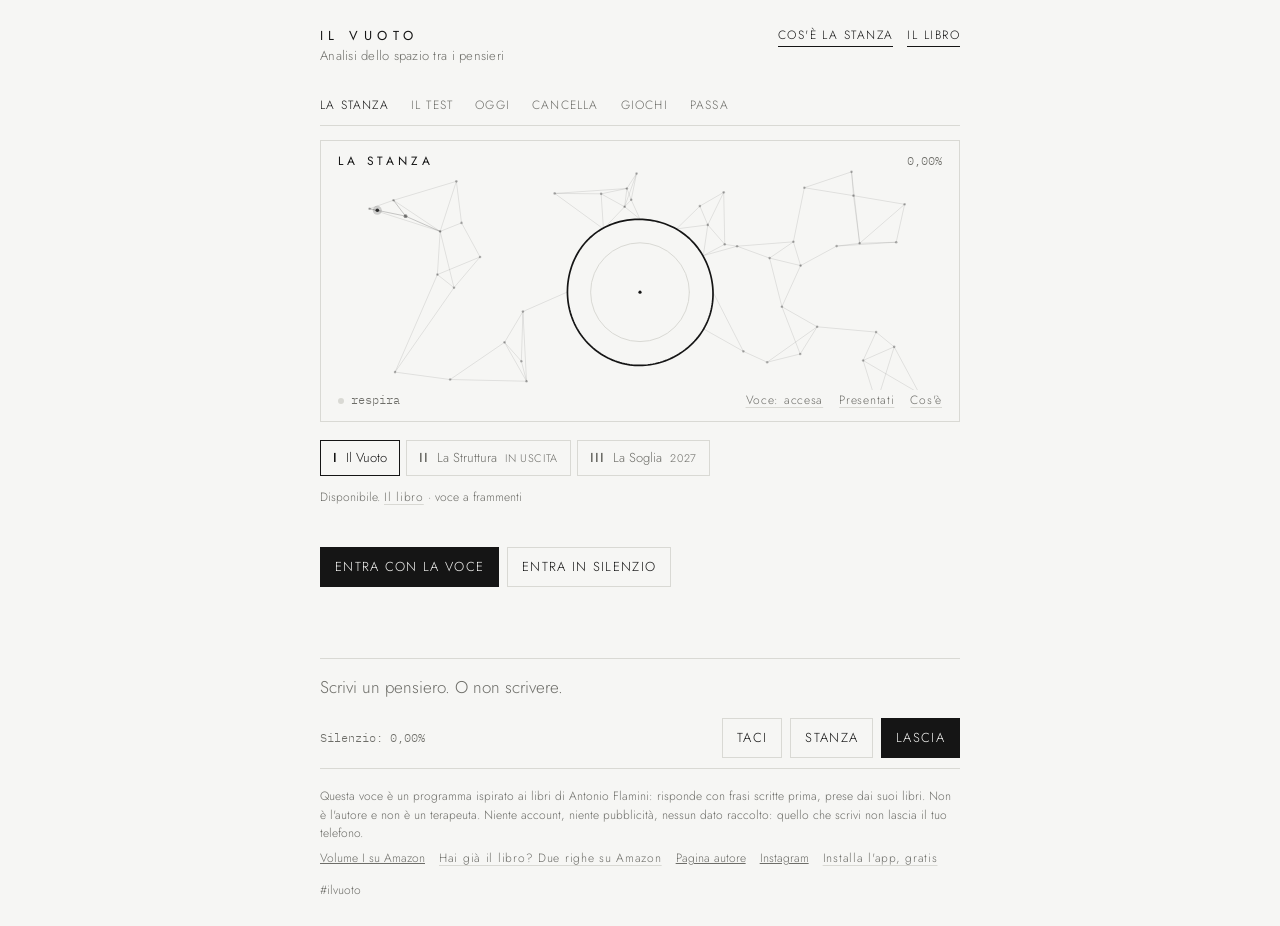
==== commit ec881490: "App installabile e offline, condivisione nativa, promemoria serale, fix primo pensiero - Chi scrive " ====
--- a/index.html
+++ b/index.html
@@ -22,7 +22,9 @@
 <meta name="apple-mobile-web-app-title" content="Il Vuoto">
 <meta name="apple-mobile-web-app-capable" content="yes">
 <meta name="mobile-web-app-capable" content="yes">
-<meta name="apple-mobile-web-app-status-bar-style" content="default"><meta name=viewport content="width=device-width,initial-scale=1,viewport-fit=cover"><style>:root{color-scheme:light;box-sizing:border-box;padding-top:env(safe-area-inset-top,0px);padding-bottom:env(safe-area-inset-bottom,0px)}html{scroll-padding-top:env(safe-area-inset-top,0px)}body{margin:0;padding:0;font:14px -apple-system,BlinkMacSystemFont,sans-serif;background:#fff;color:#000}img{max-width:100%}[hidden]:not([hidden=until-found i]){display:none!important}</style></head><body>
+<meta name="apple-mobile-web-app-status-bar-style" content="default">
+<script type="application/ld+json">{"@context": "https://schema.org", "@graph": [{"@type": "WebApplication", "name": "IL VUOTO · La Stanza", "url": "https://antonioflamini.github.io/ilvuoto/", "applicationCategory": "LifestyleApplication", "operatingSystem": "Web, Android, iOS", "inLanguage": "it", "isAccessibleForFree": true, "offers": {"@type": "Offer", "price": "0", "priceCurrency": "EUR"}, "description": "Una voce fatta con i libri IL VUOTO di Antonio Flamini: una domanda al giorno, il Test del Silenzio, piccoli giochi sul vuoto.", "author": {"@type": "Person", "name": "Antonio Flamini", "sameAs": ["https://www.instagram.com/antonio_flamini/", "https://www.amazon.com/author/antonioflamini"]}}, {"@type": "Book", "name": "Il Vuoto", "bookFormat": "https://schema.org/Paperback", "inLanguage": "it", "numberOfPages": 150, "author": {"@type": "Person", "name": "Antonio Flamini"}, "url": "https://www.amazon.it/dp/B0H2P38RJP", "isPartOf": {"@type": "BookSeries", "name": "IL VUOTO"}}]}</script>
+<meta name=viewport content="width=device-width,initial-scale=1,viewport-fit=cover"><style>:root{color-scheme:light;box-sizing:border-box;padding-top:env(safe-area-inset-top,0px);padding-bottom:env(safe-area-inset-bottom,0px)}html{scroll-padding-top:env(safe-area-inset-top,0px)}body{margin:0;padding:0;font:14px -apple-system,BlinkMacSystemFont,sans-serif;background:#fff;color:#000}img{max-width:100%}[hidden]:not([hidden=until-found i]){display:none!important}</style></head><body>
 <link rel="preconnect" href="https://fonts.googleapis.com">
 <link rel="preconnect" href="https://fonts.gstatic.com" crossorigin>
 <link rel="stylesheet" href="https://fonts.googleapis.com/css2?family=Jost:wght@300;400;500&family=IBM+Plex+Mono:wght@400&display=swap">
@@ -53,7 +55,9 @@
 .sub{color:var(--mute);font-size:13px;letter-spacing:.02em}
 .buy{font-size:12px;letter-spacing:.12em;text-transform:uppercase;color:var(--ink);text-decoration:none;border-bottom:1px solid var(--ink);padding-bottom:1px;white-space:nowrap}
 
-nav.rooms{display:flex;flex-wrap:wrap;column-gap:clamp(12px,3.4vw,22px);row-gap:0;margin-top:22px;border-bottom:1px solid var(--faint);overflow-x:auto}
+nav.rooms{display:flex;flex-wrap:nowrap;column-gap:clamp(14px,3.4vw,22px);margin-top:22px;border-bottom:1px solid var(--faint);overflow-x:auto;scrollbar-width:none;-webkit-overflow-scrolling:touch}
+nav.rooms::-webkit-scrollbar{display:none}
+@media (max-width:560px){nav.rooms{-webkit-mask-image:linear-gradient(90deg,#000 85%,transparent);mask-image:linear-gradient(90deg,#000 85%,transparent)}nav.rooms.end{-webkit-mask-image:none;mask-image:none}}
 .room-tab{appearance:none;background:none;border:0;border-bottom:1px solid transparent;margin-bottom:-1px;padding:8px 0 10px;font:inherit;font-size:12px;letter-spacing:.1em;text-transform:uppercase;color:var(--mute);cursor:pointer;white-space:nowrap}
 .room-tab[aria-selected="true"]{color:var(--ink);border-bottom-color:var(--ink)}
 .room-tab:hover{color:var(--ink)}
@@ -177,6 +181,8 @@
 .sell-steps{margin:0;padding-left:1.3em;font-size:17px;display:flex;flex-direction:column;gap:6px}
 .sell-row{margin-top:2px}
 .info-no{font-size:15px;line-height:1.7;margin:0}
+.perks{display:flex;flex-wrap:wrap;gap:6px 14px;margin:0;padding:0;list-style:none;font-family:var(--f-mono);font-size:12px;color:var(--mute)}
+.perks li::before{content:"· "}
 footer{padding-block:18px 26px;font-size:12px;color:var(--mute);display:flex;flex-direction:column;gap:6px;border-top:1px solid var(--faint)}
 footer a{color:inherit}
 footer .links{display:flex;gap:14px;flex-wrap:wrap}
@@ -284,7 +290,7 @@
       <div class="brand">Il Vuoto</div>
       <div class="sub">Analisi dello spazio tra i pensieri</div>
     </div>
-    <div class="hdr-acts"><button type="button" class="buy" id="info-open" aria-haspopup="dialog" aria-controls="info">Cos'è la Stanza</button><a class="buy" id="buy" href="https://www.amazon.it/dp/B0H2P38RJP" target="_blank" rel="noopener" data-sheet="libro">Il libro</a></div>
+    <div class="hdr-acts"><button type="button" class="buy" id="app-open" hidden>Installa l'app</button><button type="button" class="buy" id="info-open" aria-haspopup="dialog" aria-controls="info">Cos'è la Stanza</button><a class="buy" id="buy" href="https://www.amazon.it/dp/B0H2P38RJP" target="_blank" rel="noopener" data-sheet="libro">Il libro</a></div>
   </header>
 
   <nav class="rooms" role="tablist" aria-label="Stanze">
@@ -359,7 +365,7 @@
       <button type="button" class="link" data-sheet="ce_lho" style="font-size:12px">Hai già il libro? Due righe su Amazon</button>
       <a href="https://www.amazon.com/author/antonioflamini" target="_blank" rel="noopener">Pagina autore</a>
       <a href="https://www.instagram.com/antonio_flamini/" target="_blank" rel="noopener">Instagram</a>
-      <button type="button" class="link" id="home-open" style="font-size:12px">Mettila nella Home</button>
+      <button type="button" class="link" id="home-open" style="font-size:12px">Installa l'app, gratis</button>
       <span>#ilvuoto</span>
     </div>
   </footer>
@@ -379,7 +385,7 @@
       <dt>Cancella</dt><dd>Scrivi una frase: la pagina la cancella lettera per lettera e lascia la parola più lunga.</dd>
       <dt>Giochi</dt><dd>Piccoli giochi di un minuto sul vuoto, con un risultato da condividere.</dd>
       <dt>Passa</dt><dd>Frasi pronte da mandare a una persona, con il link.</dd>
-      <dt>Ogni giorno</dt><dd>Mettila nella schermata Home del telefono: la ritrovi con un tocco, come un'app. Il pulsante "Mettila nella Home" è in fondo alla pagina.</dd>
+      <dt>Ogni giorno</dt><dd>Installala sul telefono: è gratis, non serve nessuno store né un account, e funziona anche senza rete. Il pulsante "Installa l'app" è in alto e in fondo alla pagina. Nella stanza Oggi puoi anche farti ricordare la domanda ogni sera, dal calendario del telefono.</dd>
       <dt>La presenza</dt><dd>Una membrana d'inchiostro che respira, ascolta, tace e parla. Con la voce accesa legge le risposte.</dd>
       <dt>Due modi di rispondere</dt><dd>Voce viva: dentro Claude, quello che scrivi viene mandato all'IA di Claude, con il tuo account, per preparare la risposta. Voce a frammenti: risposte scritte prima, tutto resta nella pagina. Funziona sempre.</dd>
     </dl>
@@ -833,6 +839,13 @@
   try { await navigator.clipboard.writeText(text); toast("Copiato"); }
   catch(e){ const old = host.querySelector(".copybox"); if (old) old.remove(); const ta = el("textarea",{class:"copybox",rows:"4",readonly:"","aria-label":"Testo da copiare"}); ta.value=text; host.appendChild(ta); ta.focus(); ta.select(); toast("Seleziona e copia"); }
 }
+const CAN_SHARE = !!navigator.share && /Android|iPhone|iPad|iPod/i.test(navigator.userAgent||"");
+/* sul telefono apre il pannello Condividi (WhatsApp, Telegram, Instagram...); altrove copia */
+async function shareLink(text, host){
+  if (CAN_SHARE){ try { await navigator.share({text}); return; } catch(e){ if (e && e.name === "AbortError") return; } }
+  copyText(text, host);
+}
+const SHARE_LBL = CAN_SHARE ? "Manda" : "Copia";
 function shareText(t){ return "«" + t.replace(/\s*\n+\s*/g," ").trim() + "»\n— La Stanza, dai libri IL VUOTO di Antonio Flamini · " + fmt(silenzio) + "\n#ilvuoto · " + PAGE_URL; }
 
 /* --- card per Instagram: post 1080×1350, storia 1080×1920 --- */
@@ -1117,7 +1130,7 @@
   done.then(()=>{ if (d.isConnected) d.scrollIntoView({behavior: REDUCED ? "auto" : "smooth", block:"nearest"}); });
   if (kind === "voice" && opts.share) done.then(()=>{
     const t = el("div",{class:"tools"});
-    t.append(el("button",{type:"button",class:"link",onclick:()=>copyText(shareText(p.textContent), d)},"Copia"),
+    t.append(el("button",{type:"button",class:"link",onclick:()=>shareLink(shareText(p.textContent), d)},SHARE_LBL),
              el("button",{type:"button",class:"link",onclick:()=>saveCard({format:"post", main:p.textContent, firma:"La Stanza · dai libri di Antonio Flamini"}, "il-vuoto")},"Post"),
              el("button",{type:"button",class:"link",onclick:()=>saveCard({format:"story", main:p.textContent, firma:"La Stanza · dai libri di Antonio Flamini"}, "il-vuoto")},"Storia"));
     d.appendChild(t);
@@ -1190,7 +1203,7 @@
 }
 function setMode(){ stateEl.innerHTML = VOLUMI[vol].stato + (liveOK ? " · voce viva" : " · voce a frammenti"); }
 async function respond(text){
-  if (busy) return; busy = true; setBusy(true); const gen = convGen;
+  if (busy) return; stopIntro(); busy = true; setBusy(true); const gen = convGen;
   try {
     rush = false; addLine("you", text); document.querySelector(".presence").classList.add("compact");
     if (isCrisi(text)){ noSell = true; lastTema = "__crisi"; depth = 0; await addLine("voice", CRISI_TESTO, {cls:"alert", instant:true}).done; VOICE.say(CRISI_TESTO.replace("02 2327 2327","zero due, ventitré ventisette, ventitré ventisette")); return; }
@@ -1227,14 +1240,19 @@
 msg.addEventListener("keydown", e=>{ if(e.key==="Enter" && !e.shiftKey){ e.preventDefault(); $("#ask").requestSubmit(); } });
 function autosize(){ msg.style.height="auto"; msg.style.height=Math.min(msg.scrollHeight, 150)+"px"; }
 msg.addEventListener("input", ()=>{ autosize(); presence.listen(); });
-$("#taci").onclick = ()=>{ if (busy || (presence && presence.state==="speak")) return; stepSilence(5); presence.hush(); addLine("voice", "·  ·  ·", {cls:"blank", instant:true}); };
-$("#stanza").onclick = ()=>{ if (busy || (presence && presence.state==="speak")) return; rush = false; let ex = take(STANZE[vol]); if (!ex){ STANZE[vol].forEach(x=>used.delete(x)); used.add(lastEx); ex = take(STANZE[vol]) || STANZE[vol][0]; } lastEx = ex; addLine("voice", ex, {share:true}); stepSilence(); msg.focus(); };
+$("#taci").onclick = ()=>{ stopIntro(); if (busy || (presence && presence.state==="speak")) return; stepSilence(5); presence.hush(); addLine("voice", "·  ·  ·", {cls:"blank", instant:true}); };
+$("#stanza").onclick = ()=>{ stopIntro(); if (busy || (presence && presence.state==="speak")) return; rush = false; let ex = take(STANZE[vol]); if (!ex){ STANZE[vol].forEach(x=>used.delete(x)); used.add(lastEx); ex = take(STANZE[vol]) || STANZE[vol][0]; } lastEx = ex; addLine("voice", ex, {share:true}); stepSilence(); msg.focus(); };
 
 /* --- la presentazione --- */
 const INTRO = ["Ciao, sono la Stanza.\nNon sono Antonio: sono una voce fatta con le frasi dei suoi libri.",
                "Parlo poco e faccio qualche domanda.\nOgni tanto non rispondo: serve a lasciarti spazio."];
+let introOn = false;
+function stopIntro(){   // chi scrive (o tace) durante la presentazione ha la precedenza: la presentazione si chiude
+  if (!introOn) return; introOn = false; typeGen++; rush = false; VOICE.stop();
+  log.querySelectorAll(".choices").forEach(x=>x.remove()); store.set("presentato", true);
+}
 async function presentati(){
-  typeGen++; convGen++; const my = typeGen; rush = false;
+  typeGen++; convGen++; const my = typeGen; rush = false; introOn = true;
   log.replaceChildren(); presence.birth(); presence.set("idle"); VOICE.stop();
   if (!VOICE.unlocked && VOICE.ok){
     await new Promise(go=>{
@@ -1255,7 +1273,7 @@
     el("button",{type:"button",class:"btn ghost",onclick:()=>{ gameStart="gioco2"; goRoom("giochi"); }},"Gioca: il bicchiere"),
     el("button",{type:"button",class:"btn ghost",onclick:()=>{ ch.remove(); addLine("voice", VOLUMI[vol].apertura, {share:true}); msg.focus(); }},"Parlami"),
     el("div",{class:"tools",style:"width:100%"}, el("button",{type:"button",class:"link","data-sheet":"ce_lho"},"Ho già il libro"), el("button",{type:"button",class:"link",onclick:openInfo},"Cos'è la Stanza"), ...(IS_HOME_APP?[]:[el("button",{type:"button",class:"link",onclick:openHomeSheet},"Mettila nella Home")])));
-  log.appendChild(ch); ch.scrollIntoView({behavior: REDUCED ? "auto" : "smooth", block:"nearest"});
+  introOn = false; log.appendChild(ch); ch.scrollIntoView({behavior: REDUCED ? "auto" : "smooth", block:"nearest"});
   store.set("presentato", true);
 }
 log.addEventListener("click", e=>{ if (!e.target.closest("button,a")){ rush = true; VOICE.stop(); } });
@@ -1335,7 +1353,7 @@
       el("p",{class:"sub"},"Non devi rispondere a chi te l'ha mandata. Basta rispondere a te."),
       el("div",{class:"acts"},
         el("button",{type:"button",class:"btn primary",onclick:()=>{ goRoom("stanza"); openVolume(vol, pq); msg.focus(); }},"Rispondi nella Stanza"),
-        el("button",{type:"button",class:"btn ghost",onclick:()=>copyText(pq + "\n" + PAGE_URL + "#q" + passed, box)},"Passala a qualcun altro"),
+        el("button",{type:"button",class:"btn ghost",onclick:()=>shareLink(pq + "\n" + PAGE_URL + "#q" + passed, box)},"Passala a qualcun altro"),
         el("button",{type:"button",class:"btn ghost",onclick:()=>{ passed=null; renderOggi(); }},"La domanda di oggi")));
     return;
   }
@@ -1361,8 +1379,9 @@
                      : {format:"story", eyebrow:"La domanda di oggi", main:q, sub:"Rispondi nella tua testa. Poi taci.", meter:fmt(perc)}, "il-vuoto-oggi"); }},"Storia"),
       el("button",{type:"button",class:"btn ghost",onclick:()=>{ goRoom("stanza"); openVolume(vol, q); msg.value = note.value; autosize(); msg.focus(); }},"Parlane")),
     el("div",{class:"tools"},
-      el("button",{type:"button",class:"link",onclick:()=>{ const full=Math.round(perc/10); copyText(`IL VUOTO · ${dateTxt}\n${fmt(perc)}\n${"▓".repeat(full)}${"░".repeat(10-full)}\nHo risposto. Non ti dico cosa.\n${PAGE_URL}#oggi\n#ilvuoto`, box); }},"Copia il tuo giorno (senza la risposta)"),
-      el("button",{type:"button",class:"link",onclick:()=>copyText(q + "\n" + PAGE_URL + "#q" + qi, box)},"Passa questa domanda")),
+      el("button",{type:"button",class:"link",onclick:()=>{ const full=Math.round(perc/10); shareLink(`IL VUOTO · ${dateTxt}\n${fmt(perc)}\n${"▓".repeat(full)}${"░".repeat(10-full)}\nHo risposto. Non ti dico cosa.\n${PAGE_URL}#oggi\n#ilvuoto`, box); }},"Copia il tuo giorno (senza la risposta)"),
+      el("button",{type:"button",class:"link",onclick:()=>shareLink(q + "\n" + PAGE_URL + "#q" + qi, box)},"Passa questa domanda"),
+      ...(window.claude ? [] : [el("button",{type:"button",class:"link",onclick:remindIcs},"Ricordamela ogni sera")])),
     ...(st.last===di && !IS_HOME_APP ? [el("div",{class:"sell"}, el("p",{class:"sub"},"La domanda cambia a mezzanotte. Per ritrovarla domani con un tocco, mettila nella schermata Home."), el("div",{class:"tools"}, el("button",{type:"button",class:"link",onclick:openHomeSheet},"Mettila nella Home")))] : []),
     el("div",{class:"daycount"},
       el("div",{}, el("b",{}, String(st.last===di||st.last===di-1 ? st.run : 0)), el("small",{},"giorni di fila")),
@@ -1402,7 +1421,7 @@
   function done(word){
     acts.append(
       el("button",{type:"button",class:"btn primary",onclick:()=>saveCard({format:"story", eyebrow:"Ho scritto una frase. È rimasta una parola.", title:word, sub:"Il resto l'ho tolto.", meter:"Silenzio: 99,33%"}, "il-vuoto-parola")},"Salva la storia"),
-      el("button",{type:"button",class:"btn ghost",onclick:()=>copyText(`Ho scritto la cosa che non dico mai. È rimasta una parola: ${word}.\n${PAGE_URL}#cancella\n#ilvuoto`, box)},"Copia"),
+      el("button",{type:"button",class:"btn ghost",onclick:()=>shareLink(`Ho scritto la cosa che non dico mai. È rimasta una parola: ${word}.\n${PAGE_URL}#cancella\n#ilvuoto`, box)},SHARE_LBL),
       el("button",{type:"button",class:"btn ghost",onclick:renderCancella},"Ancora"));
   }
   box.append(
@@ -1418,13 +1437,13 @@
   const box = $("#passa"); box.replaceChildren();
   const list = el("div",{class:"pass"});
   for (const m of (COPY.messaggio_passa||[])){
-    const item = el("div",{class:"pass-item"}, el("p",{},m), el("button",{type:"button",class:"link",onclick:()=>copyText(m + "\n" + PAGE_URL, item)},"Copia"));
+    const item = el("div",{class:"pass-item"}, el("p",{},m), el("button",{type:"button",class:"link",onclick:()=>shareLink(m + "\n" + PAGE_URL, item)},SHARE_LBL));
     list.append(item);
   }
   box.append(
     el("div",{class:"eyebrow"},"Passare le consegne"),
     el("h2",{class:"huge"},"Non tenerla per te."),
-    el("p",{class:"big"},"Il terzo volume si scriverà in due e si regalerà. Questa stanza si può già passare. Scegli una frase, copiala, mandala a una persona sola."),
+    el("p",{class:"big"},"Il terzo volume si scriverà in due e si regalerà. Questa stanza si può già passare. Scegli una frase " + (CAN_SHARE ? "e mandala" : ", copiala e mandala") + " a una persona sola."),
     list,
     el("div",{}, el("div",{class:"eyebrow"},"Il link"), el("p",{class:"url"},PAGE_URL)),
     ...(typeof noSell!=="undefined" && noSell ? [] : [el("div",{class:"acts"}, el("button",{type:"button",class:"btn ghost","data-sheet":"regalo"},"Regala il Volume I"))])
@@ -2130,8 +2149,35 @@
 }
 
 
+/* ====================== PROMEMORIA (calendario del telefono, gratis, nessun server) ====================== */
+function remindIcs(){
+  const d = new Date(); d.setDate(d.getDate() + (d.getHours() >= 21 ? 1 : 0));
+  const p2 = n => String(n).padStart(2,"0"), day = `${d.getFullYear()}${p2(d.getMonth()+1)}${p2(d.getDate())}`;
+  const now = new Date().toISOString().replace(/[-:]/g,"").replace(/\.\d+/,"");
+  const ics = ["BEGIN:VCALENDAR","VERSION:2.0","PRODID:-//IL VUOTO//La Stanza//IT","CALSCALE:GREGORIAN","BEGIN:VEVENT",
+    "UID:ilvuoto-oggi-" + Date.now() + "@antonioflamini.github.io","DTSTAMP:" + now,
+    "DTSTART:" + day + "T213000","DTEND:" + day + "T213500","RRULE:FREQ=DAILY",
+    "SUMMARY:La domanda di oggi · IL VUOTO","DESCRIPTION:Una domanda al giorno\\, uguale per tutti. " + PAGE_URL + "#oggi","URL:" + PAGE_URL + "#oggi",
+    "BEGIN:VALARM","ACTION:DISPLAY","DESCRIPTION:La domanda di oggi","TRIGGER:PT0M","END:VALARM","END:VEVENT","END:VCALENDAR"].join("\r\n");
+  try { const a = el("a",{href: URL.createObjectURL(new Blob([ics],{type:"text/calendar"})), download:"il-vuoto-ogni-sera.ics"}); document.body.appendChild(a); a.click(); setTimeout(()=>{ URL.revokeObjectURL(a.href); a.remove(); }, 3000);
+    toast("Aprilo e aggiungilo al calendario: ogni sera alle 21:30."); }
+  catch(e){ toast("Il promemoria non si può creare da qui."); }
+}
+
+/* ====================== INSTALLA L'APP ====================== */
+let installEvt = null;
+function renderAppBtn(){ const b = $("#app-open"); if (b) b.hidden = IS_HOME_APP || !!window.claude || !(installEvt || /iPhone|iPad|iPod|Android/i.test(navigator.userAgent||"")); }
+addEventListener("beforeinstallprompt", e=>{ e.preventDefault(); installEvt = e; renderAppBtn(); });
+addEventListener("appinstalled", ()=>{ installEvt = null; renderAppBtn(); if (!$("#sheet").hidden) closeSheet(); toast("Fatto: la Stanza è tra le tue app."); });
+async function installApp(){
+  if (installEvt){ const ev = installEvt; installEvt = null; try { await ev.prompt(); await ev.userChoice; } catch(e){} renderAppBtn(); return true; }
+  return false;
+}
+if ("serviceWorker" in navigator && !window.claude && /^https?:$/.test(location.protocol)) addEventListener("load", ()=>{ navigator.serviceWorker.register("sw.js").catch(()=>{}); });
+
 /* ====================== METTILA NELLA HOME ====================== */
-function openHomeSheet(){
+async function openHomeSheet(){
+  if (await installApp()) return;
   const ua = navigator.userAgent || "";
   const inApp = /Instagram|FBAN|FBAV|FB_IAB|TikTok|musical_ly|Bytedance|Line\//i.test(ua);
   const ios = /iPhone|iPad|iPod/i.test(ua) || (/Macintosh/.test(ua) && navigator.maxTouchPoints > 1);
@@ -2144,8 +2190,9 @@
   if (!ios && !android && !/Mobi/i.test(ua)) passi.push("Sul computer: premi Ctrl+D (su Mac Cmd+D) per salvarla tra i preferiti. Sul telefono, apri lo stesso link e usa \"Aggiungi alla schermata Home\".");
   box.append(
     el("div",{class:"row"}, el("span",{class:"eyebrow"},"Ogni giorno, con un tocco"), el("button",{type:"button",class:"btn ghost",onclick:closeSheet},"Chiudi")),
-    el("h2",{class:"huge",id:"sheet-title"},"Mettila nella Home."),
-    el("p",{class:"big"},"Così la Stanza sta tra le tue app. La domanda di Oggi cambia ogni notte, e i giorni di fila contano solo se torni."),
+    el("h2",{class:"huge",id:"sheet-title"},"Installa la Stanza."),
+    el("p",{class:"big"},"Due tocchi e sta tra le tue app, con la sua icona. La domanda di Oggi cambia ogni notte, e i giorni di fila contano solo se torni."),
+    el("ul",{class:"perks"}, el("li",{},"gratis"), el("li",{},"niente store"), el("li",{},"niente account"), el("li",{},"funziona senza rete"), el("li",{},"nessun dato raccolto")),
     el("ol",{class:"sell-steps"}, ...passi.map(p=>el("li",{},p))),
     el("p",{class:"sub"},"Oppure salvati il link:"),
     el("p",{class:"url"}, PAGE_URL),
@@ -2159,7 +2206,12 @@
 function openInfo(){ infoReturn = document.activeElement; const d=$("#info"); d.hidden=false; d.scrollTop=0; $("#info-close").focus(); VOICE.stop(); }
 function closeInfo(){ $("#info").hidden=true; if (presence) presence.wake(); if (infoReturn && infoReturn.focus) infoReturn.focus(); }
 $("#info-open").onclick = openInfo;
-$("#home-open").onclick = openHomeSheet; if (IS_HOME_APP) $("#home-open").hidden = true; $("#info-open2").onclick = openInfo;
+$("#home-open").onclick = openHomeSheet; $("#app-open").onclick = openHomeSheet; renderAppBtn(); if (IS_HOME_APP) $("#home-open").hidden = true;
+if (!window.claude){   // sul sito: nessuna IA, nessun invio di testo; i testi lo dicono chiaramente
+  const f = document.querySelector("footer > span");
+  if (f) f.textContent = "Questa voce è un programma ispirato ai libri di Antonio Flamini: risponde con frasi scritte prima, prese dai suoi libri. Non è l'autore e non è un terapeuta. Niente account, niente pubblicità, nessun dato raccolto: quello che scrivi non lascia il tuo telefono.";
+  document.querySelectorAll(".info-list dt").forEach(dt=>{ if (/Due modi/.test(dt.textContent)){ dt.textContent = "Privacy"; dt.nextElementSibling.textContent = "Le risposte sono frasi scritte prima: quello che scrivi resta nella pagina e non viene mandato a nessuno."; } });
+} $("#info-open2").onclick = openInfo;
 $("#info-close").onclick = closeInfo;
 $("#info-go").onclick = ()=>{ closeInfo(); goRoom("stanza"); msg.focus(); };
 addEventListener("keydown", e=>{ if (e.key==="Escape" && !$("#info").hidden) closeInfo(); });
@@ -2185,11 +2237,13 @@
     if (!giochiH || gameStart) { $("#giochi").replaceChildren(); giochiH = renderGiochi($("#giochi"), giochiApi(), gameStart || undefined); gameStart = null; }
     else if (giochiH.list) giochiH.list();
   }
+  try { const tb = $("#tab-"+r), nr = tb.parentElement, x = tb.offsetLeft - nr.offsetLeft; if (x + tb.offsetWidth > nr.scrollLeft + nr.clientWidth || x < nr.scrollLeft) nr.scrollTo({left: x - 16, behavior: REDUCED ? "auto" : "smooth"}); } catch(e){}
   counterEl.closest("form").hidden = r !== "stanza";
   if (r !== "stanza") VOICE.stop();
   store.set("room", r);
 }
 document.querySelectorAll(".room-tab").forEach(b=>b.onclick=()=>goRoom(b.dataset.room));
+{ const nr = $("nav.rooms"), upd = ()=>nr.classList.toggle("end", nr.scrollLeft + nr.clientWidth >= nr.scrollWidth - 4); nr.addEventListener("scroll", upd, {passive:true}); addEventListener("resize", upd); upd(); }
 $("nav.rooms").addEventListener("keydown", e=>{
   if (!["ArrowRight","ArrowLeft","Home","End"].includes(e.key)) return;
   const tabs=[...document.querySelectorAll(".room-tab")], i=tabs.indexOf(document.activeElement); if (i<0) return;
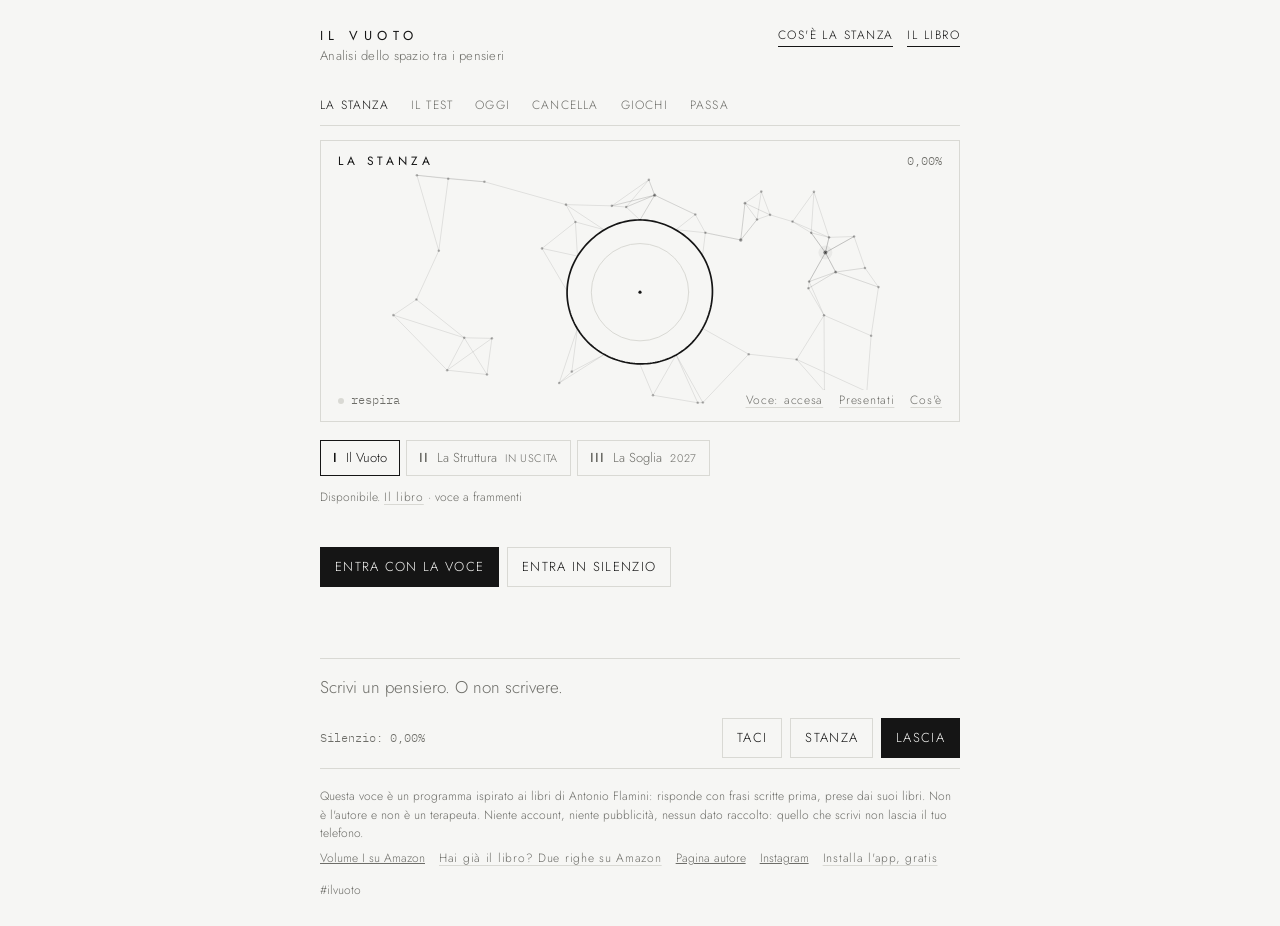
==== commit 03f2d8c3: "Pagina autore Amazon.it reale per Segui Antonio Co-Authored-By: Claude Opus 5.5 <noreply@anthropic.c" ====
--- a/index.html
+++ b/index.html
@@ -1454,7 +1454,7 @@
 
 /* ====================== VENDITE (dall'agente vendite: /home/claude/team/vendite.md) ======================
    Regole: niente pop-up, una proposta per momento, solo dopo un gesto, mai dopo una frase di crisi. */
-const VENDITE = {"regole": {"mai_dopo_crisi": true, "una_proposta_per_momento": true, "solo_dopo_il_gesto": true, "niente_popup": true, "stile_bottone": "ghost (mai primario)", "stile_riga": "link"}, "interruttori": {"vol2_uscito": false}, "link": {"vol1_fallback": "https://www.amazon.it/dp/B0H2P38RJP", "vol1_pulito": "https://www.amazon.it/dp/B0H2P38RJP", "recensione_vol1": "https://www.amazon.it/review/create-review?asin=B0H2P38RJP", "autore_amazon_it": "https://www.amazon.it/stores/author/{AUTHOR_ASIN}", "instagram": "https://www.instagram.com/antonio_flamini/", "vol2": ""}, "misura": {"metodo": "amazon_attribution", "nota": "Un tag Amazon Attribution per punto. Finché un punto non ha il suo link, buyUrl(punto) restituisce link.vol1_pulito se c'è l'ASIN, altrimenti link.vol1_fallback. Non aggiungere ?ref= ad amzn.eu: non misura nulla.", "punti": ["header-scheda", "scheda-libro", "stanza-acquisto", "stanza-stato", "test-risultato-I", "test-risultato-II", "regalo", "passa", "gioco-pezzo", "gioco-togli", "oggi-7", "oggi-30", "footer", "vol2-segui", "vol2-uscito"], "link_per_punto": {}, "locale": {"ha_volume_I": "boolean: il visitatore ha toccato Ce l'ho già", "attesa_vol2": "boolean: il visitatore ha toccato Ricordamelo qui", "oggi_traguardi_visti": "array di numeri: 7, 30", "nota": "Solo stato del visitatore sul suo dispositivo, try/catch. Non è una metrica."}}, "stanza": {"stato_vol1": {"testo": "Disponibile.", "link": "Il libro", "azione": "apri:libro", "punto": "stanza-stato"}, "stato_vol2": {"testo": "In uscita. Il vuoto smette di essere una liberazione e diventa una prova.", "link": "Avvisami quando esce", "azione": "apri:vol2"}, "acquisto_q": ["Il Volume I è su Amazon, solo in versione cartacea. Qui ci sono poche frasi: il resto è sulla carta.", "Il testo completo qui non c'è, per scelta: il Volume I esiste solo su carta, niente ebook. Lo trovi su Amazon.", "Il Volume I è su Amazon, solo in cartaceo. Il II è in uscita."], "link_sotto_risposta": {"acquisto": {"testo": "Il Volume I su Amazon", "azione": "amazon", "punto": "stanza-acquisto"}, "regalo": {"testo": "Come regalarlo", "azione": "apri:regalo"}, "seguito": {"testo": "Avvisami quando esce", "azione": "apri:vol2"}}}, "test": {"vol_I": {"frase": "Sei a pagina {pagina} di 150. Le altre {resto} sono nel Volume I, quasi tutte bianche: il silenzio sale fino al 100%.", "bottone": {"testo": "Sfoglia il Volume I", "azione": "amazon", "punto": "test-risultato-I"}, "link": [{"testo": "Ce l'ho già", "azione": "apri:ce_lho"}]}, "vol_II": {"frase": "{nome} abita il Volume II, La Struttura, che non è ancora uscito. Prima c'è il Volume I: 150 pagine e il silenzio che sale.", "bottone": {"testo": "Comincia dal Volume I", "azione": "amazon", "punto": "test-risultato-II"}, "link": [{"testo": "Avvisami quando esce il II", "azione": "apri:vol2"}, {"testo": "Ce l'ho già", "azione": "apri:ce_lho"}]}, "togliere": "Leggi il Volume I (dalla riga dei link)", "calcolo": "pagina = page + 1; resto = 150 - pagina"}, "scheda_libro": {"hash": "libro", "header_link": {"testo": "Il libro", "azione": "apri:libro", "punto": "header-scheda"}, "eyebrow": "Il libro · Volume I", "titolo": "Il Vuoto", "dentro": "150 pagine quasi bianche. In basso a ogni pagina un contatore: Silenzio, dallo 0% al 100%. Poche frasi, distanti tra loro. Un finale che non ti aspetti da un libro serio.", "per_chi": "Per chi è saturo di contenuti. Per chi ama il minimalismo, l'arte concettuale, l'ironia. Per chi vuole regalare qualcosa che non si spiega.", "per_chi_non": "Per chi cerca un manuale, dieci passi, una risposta. Qui non ce ne sono.", "ironia": "Sì, è quasi vuoto. È il punto.", "citazione": "Oggi mi sento vuoto. Ed è un vuoto bellissimo.", "bottoni": [{"testo": "Il Volume I su Amazon", "azione": "amazon", "punto": "scheda-libro"}, {"testo": "Da regalare", "azione": "apri:regalo"}], "link": [{"testo": "Ce l'ho già", "azione": "apri:ce_lho"}], "collana": "Volume II, La Struttura: in uscita. Volume III, La Soglia: 2027."}, "regalo": {"eyebrow": "Da regalare", "titolo": "Un regalo che non si spiega.", "testo": "Il Volume I è quasi bianco. Chi lo riceve trova poche frasi e molto spazio, e capisce che hai pensato a lui senza riempirlo di parole.", "passi": ["Fattelo arrivare a casa.", "Scrivi una frase sulla prima pagina, o lasciala bianca: anche questa è una frase.", "Consegnalo senza spiegarlo."], "bottoni": [{"testo": "Il Volume I su Amazon", "azione": "amazon", "punto": "regalo"}, {"testo": "Crea il biglietto", "azione": "card"}], "biglietto": {"format": "post", "eyebrow": "Per te", "title": "Un vuoto.", "main": "Non ti dico cosa c'è dentro. Quasi niente, apposta.", "sub": "IL VUOTO · Volume I · Antonio Flamini", "meter": "Silenzio: 100,00%", "file": "il-vuoto-biglietto"}, "vol3": "Il Volume III, nel 2027, sarà fatto apposta per questo: si scrive in due, poi si regala.", "passa_bottone": {"testo": "Regala il Volume I", "azione": "apri:regalo", "punto": "passa", "posizione": "subito sotto il paragrafo introduttivo di Passa"}}, "ce_lho": {"chiave_locale": "ha_volume_I", "eyebrow": "Se ce l'hai già", "titolo": "Allora sai che non è vuoto del tutto.", "intro": "Due cose, se ti va. Nessuna è obbligatoria.", "recensione": {"testo": "Scrivi due righe su Amazon. Anche se non ti è piaciuto: una recensione sincera aiuta chi è indeciso più di qualsiasi pubblicità.", "bottone": {"testo": "Lascia una recensione", "azione": "recensione"}}, "foto": {"testo": "Scrivici dentro, su una pagina bianca. Poi fotografala e pubblicala con #ilvuoto, taggando @antonio_flamini.", "campo_pagina": {"etichetta": "Che pagina?", "min": 1, "max": 150}, "didascalia": "Pagina {n} del Vuoto. L'ho scritta io. #ilvuoto @antonio_flamini", "bottoni": [{"testo": "Copia la didascalia", "azione": "copia"}, {"testo": "Apri Instagram", "azione": "instagram"}]}, "riga_breve": {"testo": "Ce l'hai già: a che pagina sei arrivato a scriverci dentro?", "link": "Lascia una recensione", "azione": "recensione"}, "annulla": "Non ce l'ho ancora"}, "vol2": {"eyebrow": "Volume II · La Struttura · in uscita", "testo": "Il primo volume ti svuota. Il secondo guarda cosa teneva in piedi tutto, e ti lascia delle stanze dove scrivere tu.", "intro_avviso": "Per saperlo quando esce, senza dare la tua email a nessuno:", "bottoni": [{"testo": "Segui Antonio su Amazon", "nota": "Quando esce un libro nuovo, Amazon avvisa chi segue l'autore.", "azione": "segui_amazon", "punto": "vol2-segui"}, {"testo": "Seguilo su Instagram", "nota": "@antonio_flamini", "azione": "instagram"}], "ricordamelo": {"testo": "Ricordamelo qui", "chiave_locale": "attesa_vol2", "conferma": "Fatto. Se torni qui dopo l'uscita, te lo dico io."}, "uscito": {"riga_ritorno": "Te l'avevo detto che te l'avrei detto: La Struttura è uscita.", "bottone": {"testo": "Il Volume II su Amazon", "azione": "amazon", "punto": "vol2-uscito"}, "stato": "Disponibile."}}, "giochi": {"regola": "Una riga .link sotto le azioni di condivisione, solo a gioco riuscito, mai su azzeramento. Se ha_volume_I è vero e il link è al Vol. I, usare ce_lho.riga_breve.", "pezzo": {"frase": "Un disegno con un pezzo lasciato fuori: è il Volume I, 150 pagine quasi bianche.", "link": "Il Volume I su Amazon", "azione": "amazon", "punto": "gioco-pezzo"}, "bicchiere": {"frase": "Di chi era quel bicchiere? Se ne parla nel Volume II, La Struttura, che non è ancora uscito.", "link": "Ti avviso su Instagram", "azione": "instagram", "se_vol2_uscito": {"link": "Il Volume II su Amazon", "azione": "amazon", "punto": "vol2-uscito"}}, "togli_v1": {"frase": "Il libro da cui viene questa frase fa la stessa cosa, per 150 pagine.", "link": "Il Volume I su Amazon", "azione": "amazon", "punto": "gioco-togli"}, "togli_v2": {"frase": "Di questa frase si parla nel Volume II, La Struttura. Non è ancora uscito.", "link": "Ti avviso su Instagram", "azione": "instagram"}, "cage": {"frase": "«Il silenzio non è passivo» è una frase del Volume II, La Struttura. Non è ancora uscito.", "link": "Ti avviso su Instagram", "azione": "instagram", "se_vol2_uscito": {"link": "Il Volume II su Amazon", "azione": "amazon", "punto": "vol2-uscito"}}}, "oggi": {"traguardi": {"7": {"frase": "Sette domande, sette giorni. Il Volume I fa lo stesso lavoro senza domande: 150 pagine e il silenzio che sale.", "link": "Il Volume I", "azione": "amazon", "punto": "oggi-7"}, "30": {"frase": "Trenta giorni di domande. Il libro non te ne fa nessuna: ti lascia lo spazio.", "link": "Il Volume I", "azione": "amazon", "punto": "oggi-30"}}, "regola": "Basato su giorni in tutto (tot). Una volta per traguardo, sotto i contatori."}, "cancella": {"proposta": null, "motivo": "Momento intimo ed esposto ai testi di crisi: nessuna vendita."}, "footer": {"testo": "Volume I su Amazon", "azione": "amazon", "punto": "footer"}};
+const VENDITE = {"regole": {"mai_dopo_crisi": true, "una_proposta_per_momento": true, "solo_dopo_il_gesto": true, "niente_popup": true, "stile_bottone": "ghost (mai primario)", "stile_riga": "link"}, "interruttori": {"vol2_uscito": false}, "link": {"vol1_fallback": "https://www.amazon.it/dp/B0H2P38RJP", "vol1_pulito": "https://www.amazon.it/dp/B0H2P38RJP", "recensione_vol1": "https://www.amazon.it/review/create-review?asin=B0H2P38RJP", "autore_amazon_it": "https://www.amazon.it/stores/author/B0H3KZJP6N", "instagram": "https://www.instagram.com/antonio_flamini/", "vol2": ""}, "misura": {"metodo": "amazon_attribution", "nota": "Un tag Amazon Attribution per punto. Finché un punto non ha il suo link, buyUrl(punto) restituisce link.vol1_pulito se c'è l'ASIN, altrimenti link.vol1_fallback. Non aggiungere ?ref= ad amzn.eu: non misura nulla.", "punti": ["header-scheda", "scheda-libro", "stanza-acquisto", "stanza-stato", "test-risultato-I", "test-risultato-II", "regalo", "passa", "gioco-pezzo", "gioco-togli", "oggi-7", "oggi-30", "footer", "vol2-segui", "vol2-uscito"], "link_per_punto": {}, "locale": {"ha_volume_I": "boolean: il visitatore ha toccato Ce l'ho già", "attesa_vol2": "boolean: il visitatore ha toccato Ricordamelo qui", "oggi_traguardi_visti": "array di numeri: 7, 30", "nota": "Solo stato del visitatore sul suo dispositivo, try/catch. Non è una metrica."}}, "stanza": {"stato_vol1": {"testo": "Disponibile.", "link": "Il libro", "azione": "apri:libro", "punto": "stanza-stato"}, "stato_vol2": {"testo": "In uscita. Il vuoto smette di essere una liberazione e diventa una prova.", "link": "Avvisami quando esce", "azione": "apri:vol2"}, "acquisto_q": ["Il Volume I è su Amazon, solo in versione cartacea. Qui ci sono poche frasi: il resto è sulla carta.", "Il testo completo qui non c'è, per scelta: il Volume I esiste solo su carta, niente ebook. Lo trovi su Amazon.", "Il Volume I è su Amazon, solo in cartaceo. Il II è in uscita."], "link_sotto_risposta": {"acquisto": {"testo": "Il Volume I su Amazon", "azione": "amazon", "punto": "stanza-acquisto"}, "regalo": {"testo": "Come regalarlo", "azione": "apri:regalo"}, "seguito": {"testo": "Avvisami quando esce", "azione": "apri:vol2"}}}, "test": {"vol_I": {"frase": "Sei a pagina {pagina} di 150. Le altre {resto} sono nel Volume I, quasi tutte bianche: il silenzio sale fino al 100%.", "bottone": {"testo": "Sfoglia il Volume I", "azione": "amazon", "punto": "test-risultato-I"}, "link": [{"testo": "Ce l'ho già", "azione": "apri:ce_lho"}]}, "vol_II": {"frase": "{nome} abita il Volume II, La Struttura, che non è ancora uscito. Prima c'è il Volume I: 150 pagine e il silenzio che sale.", "bottone": {"testo": "Comincia dal Volume I", "azione": "amazon", "punto": "test-risultato-II"}, "link": [{"testo": "Avvisami quando esce il II", "azione": "apri:vol2"}, {"testo": "Ce l'ho già", "azione": "apri:ce_lho"}]}, "togliere": "Leggi il Volume I (dalla riga dei link)", "calcolo": "pagina = page + 1; resto = 150 - pagina"}, "scheda_libro": {"hash": "libro", "header_link": {"testo": "Il libro", "azione": "apri:libro", "punto": "header-scheda"}, "eyebrow": "Il libro · Volume I", "titolo": "Il Vuoto", "dentro": "150 pagine quasi bianche. In basso a ogni pagina un contatore: Silenzio, dallo 0% al 100%. Poche frasi, distanti tra loro. Un finale che non ti aspetti da un libro serio.", "per_chi": "Per chi è saturo di contenuti. Per chi ama il minimalismo, l'arte concettuale, l'ironia. Per chi vuole regalare qualcosa che non si spiega.", "per_chi_non": "Per chi cerca un manuale, dieci passi, una risposta. Qui non ce ne sono.", "ironia": "Sì, è quasi vuoto. È il punto.", "citazione": "Oggi mi sento vuoto. Ed è un vuoto bellissimo.", "bottoni": [{"testo": "Il Volume I su Amazon", "azione": "amazon", "punto": "scheda-libro"}, {"testo": "Da regalare", "azione": "apri:regalo"}], "link": [{"testo": "Ce l'ho già", "azione": "apri:ce_lho"}], "collana": "Volume II, La Struttura: in uscita. Volume III, La Soglia: 2027."}, "regalo": {"eyebrow": "Da regalare", "titolo": "Un regalo che non si spiega.", "testo": "Il Volume I è quasi bianco. Chi lo riceve trova poche frasi e molto spazio, e capisce che hai pensato a lui senza riempirlo di parole.", "passi": ["Fattelo arrivare a casa.", "Scrivi una frase sulla prima pagina, o lasciala bianca: anche questa è una frase.", "Consegnalo senza spiegarlo."], "bottoni": [{"testo": "Il Volume I su Amazon", "azione": "amazon", "punto": "regalo"}, {"testo": "Crea il biglietto", "azione": "card"}], "biglietto": {"format": "post", "eyebrow": "Per te", "title": "Un vuoto.", "main": "Non ti dico cosa c'è dentro. Quasi niente, apposta.", "sub": "IL VUOTO · Volume I · Antonio Flamini", "meter": "Silenzio: 100,00%", "file": "il-vuoto-biglietto"}, "vol3": "Il Volume III, nel 2027, sarà fatto apposta per questo: si scrive in due, poi si regala.", "passa_bottone": {"testo": "Regala il Volume I", "azione": "apri:regalo", "punto": "passa", "posizione": "subito sotto il paragrafo introduttivo di Passa"}}, "ce_lho": {"chiave_locale": "ha_volume_I", "eyebrow": "Se ce l'hai già", "titolo": "Allora sai che non è vuoto del tutto.", "intro": "Due cose, se ti va. Nessuna è obbligatoria.", "recensione": {"testo": "Scrivi due righe su Amazon. Anche se non ti è piaciuto: una recensione sincera aiuta chi è indeciso più di qualsiasi pubblicità.", "bottone": {"testo": "Lascia una recensione", "azione": "recensione"}}, "foto": {"testo": "Scrivici dentro, su una pagina bianca. Poi fotografala e pubblicala con #ilvuoto, taggando @antonio_flamini.", "campo_pagina": {"etichetta": "Che pagina?", "min": 1, "max": 150}, "didascalia": "Pagina {n} del Vuoto. L'ho scritta io. #ilvuoto @antonio_flamini", "bottoni": [{"testo": "Copia la didascalia", "azione": "copia"}, {"testo": "Apri Instagram", "azione": "instagram"}]}, "riga_breve": {"testo": "Ce l'hai già: a che pagina sei arrivato a scriverci dentro?", "link": "Lascia una recensione", "azione": "recensione"}, "annulla": "Non ce l'ho ancora"}, "vol2": {"eyebrow": "Volume II · La Struttura · in uscita", "testo": "Il primo volume ti svuota. Il secondo guarda cosa teneva in piedi tutto, e ti lascia delle stanze dove scrivere tu.", "intro_avviso": "Per saperlo quando esce, senza dare la tua email a nessuno:", "bottoni": [{"testo": "Segui Antonio su Amazon", "nota": "Quando esce un libro nuovo, Amazon avvisa chi segue l'autore.", "azione": "segui_amazon", "punto": "vol2-segui"}, {"testo": "Seguilo su Instagram", "nota": "@antonio_flamini", "azione": "instagram"}], "ricordamelo": {"testo": "Ricordamelo qui", "chiave_locale": "attesa_vol2", "conferma": "Fatto. Se torni qui dopo l'uscita, te lo dico io."}, "uscito": {"riga_ritorno": "Te l'avevo detto che te l'avrei detto: La Struttura è uscita.", "bottone": {"testo": "Il Volume II su Amazon", "azione": "amazon", "punto": "vol2-uscito"}, "stato": "Disponibile."}}, "giochi": {"regola": "Una riga .link sotto le azioni di condivisione, solo a gioco riuscito, mai su azzeramento. Se ha_volume_I è vero e il link è al Vol. I, usare ce_lho.riga_breve.", "pezzo": {"frase": "Un disegno con un pezzo lasciato fuori: è il Volume I, 150 pagine quasi bianche.", "link": "Il Volume I su Amazon", "azione": "amazon", "punto": "gioco-pezzo"}, "bicchiere": {"frase": "Di chi era quel bicchiere? Se ne parla nel Volume II, La Struttura, che non è ancora uscito.", "link": "Ti avviso su Instagram", "azione": "instagram", "se_vol2_uscito": {"link": "Il Volume II su Amazon", "azione": "amazon", "punto": "vol2-uscito"}}, "togli_v1": {"frase": "Il libro da cui viene questa frase fa la stessa cosa, per 150 pagine.", "link": "Il Volume I su Amazon", "azione": "amazon", "punto": "gioco-togli"}, "togli_v2": {"frase": "Di questa frase si parla nel Volume II, La Struttura. Non è ancora uscito.", "link": "Ti avviso su Instagram", "azione": "instagram"}, "cage": {"frase": "«Il silenzio non è passivo» è una frase del Volume II, La Struttura. Non è ancora uscito.", "link": "Ti avviso su Instagram", "azione": "instagram", "se_vol2_uscito": {"link": "Il Volume II su Amazon", "azione": "amazon", "punto": "vol2-uscito"}}}, "oggi": {"traguardi": {"7": {"frase": "Sette domande, sette giorni. Il Volume I fa lo stesso lavoro senza domande: 150 pagine e il silenzio che sale.", "link": "Il Volume I", "azione": "amazon", "punto": "oggi-7"}, "30": {"frase": "Trenta giorni di domande. Il libro non te ne fa nessuna: ti lascia lo spazio.", "link": "Il Volume I", "azione": "amazon", "punto": "oggi-30"}}, "regola": "Basato su giorni in tutto (tot). Una volta per traguardo, sotto i contatori."}, "cancella": {"proposta": null, "motivo": "Momento intimo ed esposto ai testi di crisi: nessuna vendita."}, "footer": {"testo": "Volume I su Amazon", "azione": "amazon", "punto": "footer"}};
 let noSell = false;                                   // diventa vero dopo una frase di crisi: niente proposte per tutta la visita
 const AUTORE_AMAZON = "https://www.amazon.com/author/antonioflamini";
 function buyUrl(punto){ const L = VENDITE.link; return (L.link_per_punto && L.link_per_punto[punto]) || (L.vol1_pulito && !/\{/.test(L.vol1_pulito) ? L.vol1_pulito : BUY); }
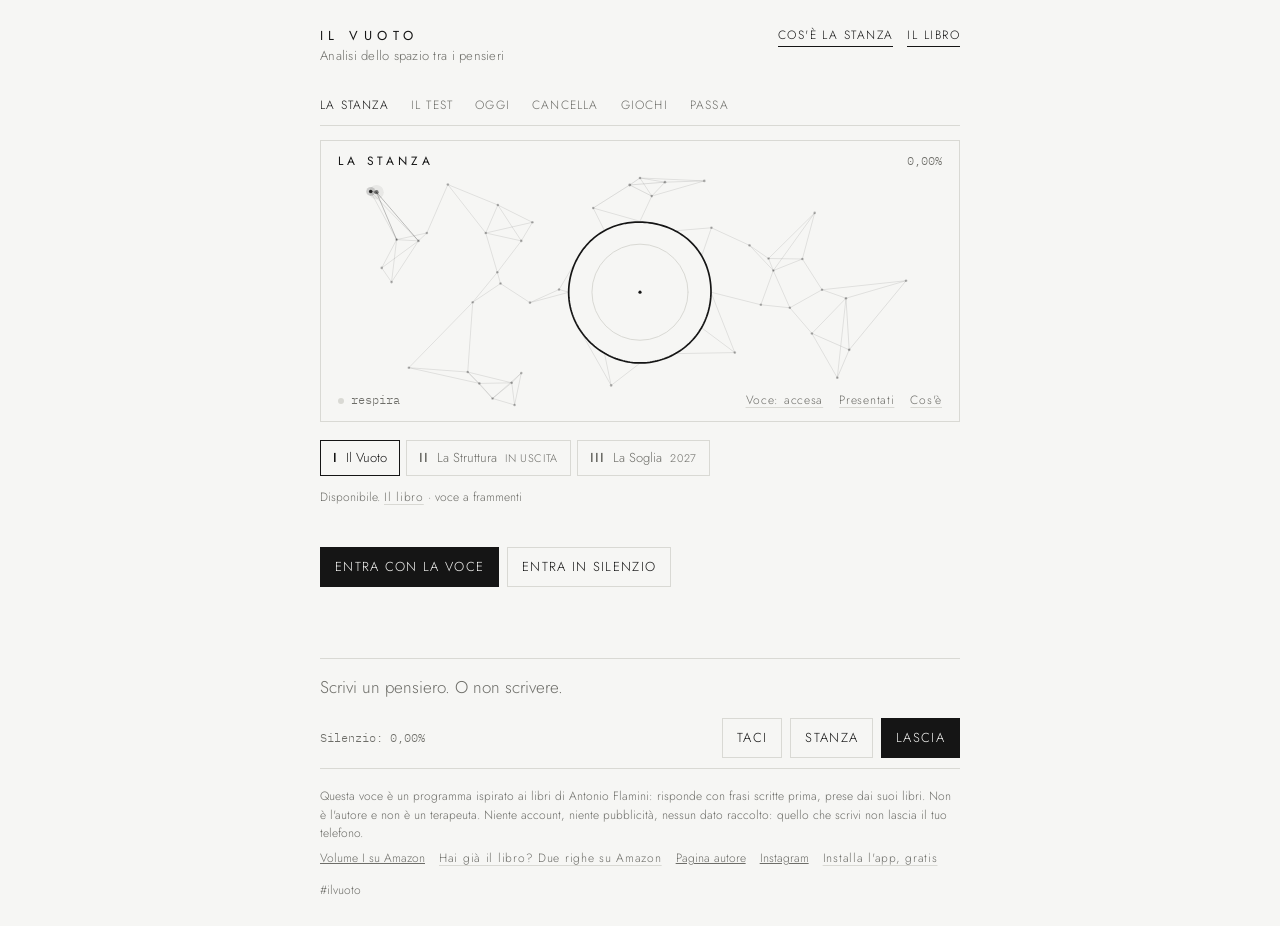
==== commit 8c18688c: "Foto del Volume I: anteprima social e scheda del libro; statistiche GoatCounter pronte Co-Authored-B" ====
--- a/index.html
+++ b/index.html
@@ -8,10 +8,11 @@
 <meta property="og:title" content="IL VUOTO · La Stanza">
 <meta property="og:description" content="Una voce fatta con i libri di Antonio Flamini. Parla poco, fa domande e lascia spazio.">
 <meta property="og:url" content="https://antonioflamini.github.io/ilvuoto/">
-<meta property="og:image" content="https://antonioflamini.github.io/ilvuoto/og.png">
+<meta property="og:image" content="https://antonioflamini.github.io/ilvuoto/og.jpg">
+<meta property="og:image:type" content="image/jpeg">
 <meta property="og:image:width" content="1200">
 <meta property="og:image:height" content="630">
-<meta property="og:image:alt" content="IL VUOTO · La Stanza — Analisi dello spazio tra i pensieri">
+<meta property="og:image:alt" content="Il libro IL VUOTO di Antonio Flamini su un tavolo di legno, accanto al titolo La Stanza">
 <meta name="twitter:card" content="summary_large_image">
 <meta name="theme-color" content="#f6f6f4" media="(prefers-color-scheme: light)">
 <meta name="theme-color" content="#0f0f0f" media="(prefers-color-scheme: dark)">
@@ -181,6 +182,7 @@
 .sell-steps{margin:0;padding-left:1.3em;font-size:17px;display:flex;flex-direction:column;gap:6px}
 .sell-row{margin-top:2px}
 .info-no{font-size:15px;line-height:1.7;margin:0}
+.book-photo{display:block;width:100%;height:auto;aspect-ratio:900/807;object-fit:cover;border:1px solid var(--faint);margin:0}
 .perks{display:flex;flex-wrap:wrap;gap:6px 14px;margin:0;padding:0;list-style:none;font-family:var(--f-mono);font-size:12px;color:var(--mute)}
 .perks li::before{content:"· "}
 footer{padding-block:18px 26px;font-size:12px;color:var(--mute);display:flex;flex-direction:column;gap:6px;border-top:1px solid var(--faint)}
@@ -842,6 +844,7 @@
 const CAN_SHARE = !!navigator.share && /Android|iPhone|iPad|iPod/i.test(navigator.userAgent||"");
 /* sul telefono apre il pannello Condividi (WhatsApp, Telegram, Instagram...); altrove copia */
 async function shareLink(text, host){
+  track("condividi");
   if (CAN_SHARE){ try { await navigator.share({text}); return; } catch(e){ if (e && e.name === "AbortError") return; } }
   copyText(text, host);
 }
@@ -1471,7 +1474,7 @@
   : 'In uscita. Il vuoto smette di essere una liberazione e diventa una prova. <button type="button" class="link" data-sheet="vol2">Avvisami quando esce</button>';
 
 function sellLink(testo, azione, punto){
-  if (azione === "amazon") return el("a",{class:"link",href:buyUrl(punto),target:"_blank",rel:"noopener"},testo);
+  if (azione === "amazon") return el("a",{class:"link",href:buyUrl(punto),target:"_blank",rel:"noopener","data-punto":punto||"amazon"},testo);
   if (azione === "instagram") return el("a",{class:"link",href:igUrl(),target:"_blank",rel:"noopener"},testo);
   if (azione === "recensione") return el("a",{class:"link",href:reviewUrl(),target:"_blank",rel:"noopener"},testo);
   if (azione === "segui_amazon") return el("a",{class:"link",href:seguiUrl(),target:"_blank",rel:"noopener"},testo);
@@ -1536,7 +1539,9 @@
   const S = VENDITE;
   if (kind === "libro"){
     const L = S.scheda_libro;
-    box.append(head(L.eyebrow), el("h2",{class:"huge",id:"sheet-title"}, L.titolo), el("p",{class:"big"}, L.dentro),
+    box.append(head(L.eyebrow), el("h2",{class:"huge",id:"sheet-title"}, L.titolo),
+      el("img",{class:"book-photo",src:"libro.jpg",alt:"Il Volume I, IL VUOTO di Antonio Flamini: copertina bianca, appoggiato su un tavolo di legno",width:"900",height:"807",loading:"lazy",decoding:"async"}),
+      el("p",{class:"big"}, L.dentro),
       el("p",{class:"sell-quote"}, "«" + L.citazione + "»"),
       el("dl",{class:"info-list"}, el("dt",{},"Per chi è"), el("dd",{},L.per_chi), el("dt",{},"Per chi non è"), el("dd",{},L.per_chi_non)),
       el("p",{class:"big"}, L.ironia),
@@ -2149,6 +2154,23 @@
 }
 
 
+/* ====================== STATISTICHE ======================
+   GoatCounter: gratuito, senza cookie, nessun dato personale, niente banner.
+   Per accenderle basta scrivere qui il nome dell'account (es. "ilvuoto" per ilvuoto.goatcounter.com). */
+const GOATCOUNTER = "";
+function track(name){ try { if (window.goatcounter && window.goatcounter.count) window.goatcounter.count({path: name, title: name, event: true}); } catch(e){} }
+if (GOATCOUNTER && !window.claude && /^https?:$/.test(location.protocol) && !/^(localhost|127\.)/.test(location.hostname)){
+  window.goatcounter = {no_onload: false};
+  const gs = document.createElement("script"); gs.async = true; gs.src = "https://gc.zgo.at/count.js";
+  gs.dataset.goatcounter = "https://" + GOATCOUNTER + ".goatcounter.com/count"; document.head.appendChild(gs);
+  document.addEventListener("click", e=>{   // clic verso fuori: Amazon, Instagram, recensioni
+    const a = e.target.closest && e.target.closest("a[href]"); if (!a) return;
+    const h = a.getAttribute("href") || "";
+    if (/amazon\./.test(h)) track(/review/.test(h) ? "amazon-recensione" : /stores\/author|\/author\//.test(h) ? "amazon-autore" : "amazon-" + (a.dataset.punto || "link"));
+    else if (/instagram\.com/.test(h)) track("instagram");
+  }, true);
+}
+
 /* ====================== PROMEMORIA (calendario del telefono, gratis, nessun server) ====================== */
 function remindIcs(){
   const d = new Date(); d.setDate(d.getDate() + (d.getHours() >= 21 ? 1 : 0));
@@ -2160,7 +2182,7 @@
     "SUMMARY:La domanda di oggi · IL VUOTO","DESCRIPTION:Una domanda al giorno\\, uguale per tutti. " + PAGE_URL + "#oggi","URL:" + PAGE_URL + "#oggi",
     "BEGIN:VALARM","ACTION:DISPLAY","DESCRIPTION:La domanda di oggi","TRIGGER:PT0M","END:VALARM","END:VEVENT","END:VCALENDAR"].join("\r\n");
   try { const a = el("a",{href: URL.createObjectURL(new Blob([ics],{type:"text/calendar"})), download:"il-vuoto-ogni-sera.ics"}); document.body.appendChild(a); a.click(); setTimeout(()=>{ URL.revokeObjectURL(a.href); a.remove(); }, 3000);
-    toast("Aprilo e aggiungilo al calendario: ogni sera alle 21:30."); }
+    toast("Aprilo e aggiungilo al calendario: ogni sera alle 21:30."); track("promemoria"); }
   catch(e){ toast("Il promemoria non si può creare da qui."); }
 }
 
@@ -2168,7 +2190,7 @@
 let installEvt = null;
 function renderAppBtn(){ const b = $("#app-open"); if (b) b.hidden = IS_HOME_APP || !!window.claude || !(installEvt || /iPhone|iPad|iPod|Android/i.test(navigator.userAgent||"")); }
 addEventListener("beforeinstallprompt", e=>{ e.preventDefault(); installEvt = e; renderAppBtn(); });
-addEventListener("appinstalled", ()=>{ installEvt = null; renderAppBtn(); if (!$("#sheet").hidden) closeSheet(); toast("Fatto: la Stanza è tra le tue app."); });
+addEventListener("appinstalled", ()=>{ track("installata"); installEvt = null; renderAppBtn(); if (!$("#sheet").hidden) closeSheet(); toast("Fatto: la Stanza è tra le tue app."); });
 async function installApp(){
   if (installEvt){ const ev = installEvt; installEvt = null; try { await ev.prompt(); await ev.userChoice; } catch(e){} renderAppBtn(); return true; }
   return false;
@@ -2241,6 +2263,7 @@
   counterEl.closest("form").hidden = r !== "stanza";
   if (r !== "stanza") VOICE.stop();
   store.set("room", r);
+  if (goRoom._last !== r){ goRoom._last = r; track("stanza-" + r); }
 }
 document.querySelectorAll(".room-tab").forEach(b=>b.onclick=()=>goRoom(b.dataset.room));
 { const nr = $("nav.rooms"), upd = ()=>nr.classList.toggle("end", nr.scrollLeft + nr.clientWidth >= nr.scrollWidth - 4); nr.addEventListener("scroll", upd, {passive:true}); addEventListener("resize", upd); upd(); }
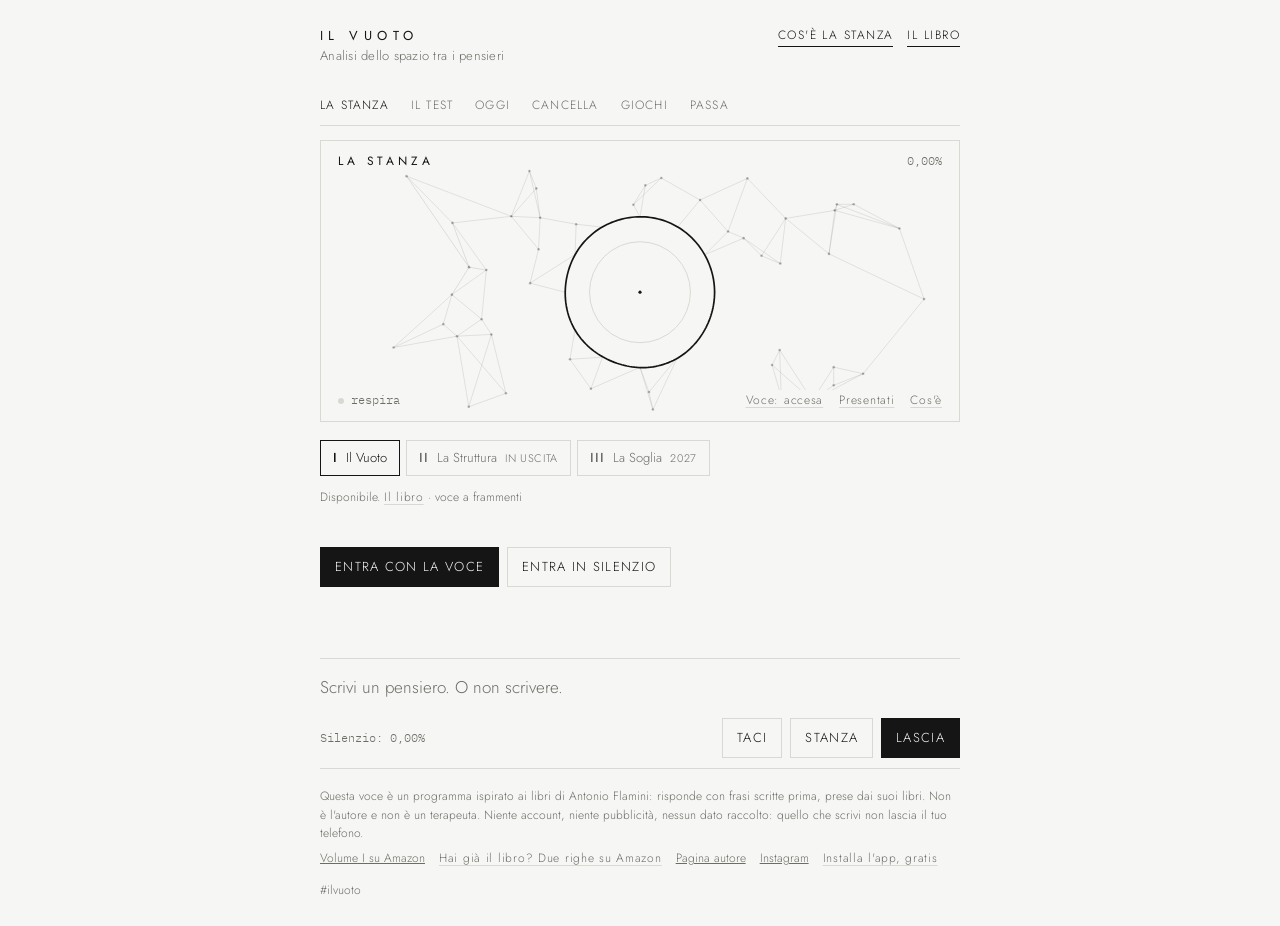
==== commit 78fa5963: "Statistiche GoatCounter accese (ilvuoto-stanza) Co-Authored-By: Claude Opus 5.5 <noreply@anthropic.c" ====
--- a/index.html
+++ b/index.html
@@ -2157,7 +2157,7 @@
 /* ====================== STATISTICHE ======================
    GoatCounter: gratuito, senza cookie, nessun dato personale, niente banner.
    Per accenderle basta scrivere qui il nome dell'account (es. "ilvuoto" per ilvuoto.goatcounter.com). */
-const GOATCOUNTER = "";
+const GOATCOUNTER = "ilvuoto-stanza";
 function track(name){ try { if (window.goatcounter && window.goatcounter.count) window.goatcounter.count({path: name, title: name, event: true}); } catch(e){} }
 if (GOATCOUNTER && !window.claude && /^https?:$/.test(location.protocol) && !/^(localhost|127\.)/.test(location.hostname)){
   window.goatcounter = {no_onload: false};
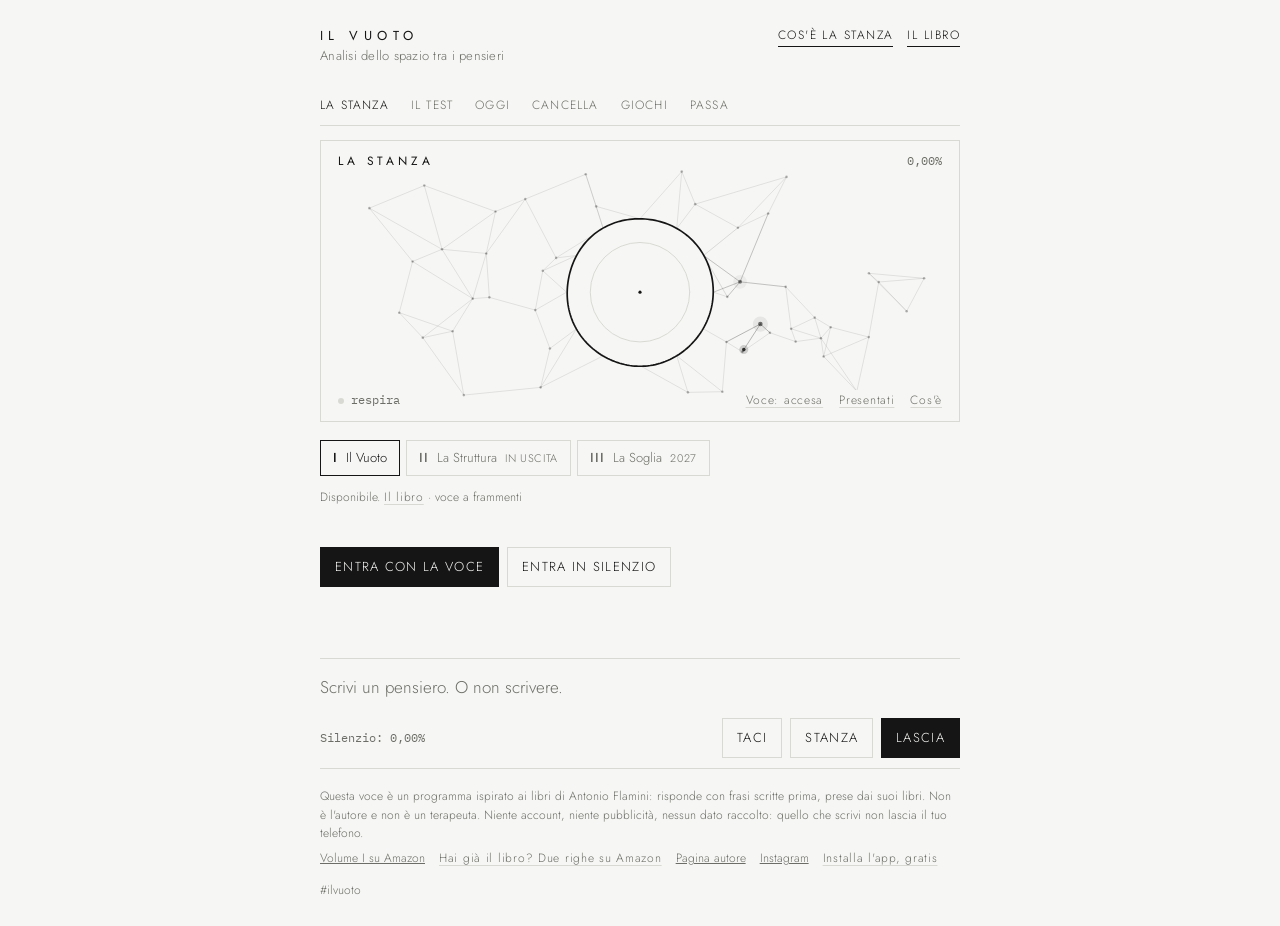
==== commit 8714fb67: "Pagina divisa in index.html, stile.css, testi.js, app.js; font salvati nel sito Co-Authored-By: Clau" ====
--- a/index.html
+++ b/index.html
@@ -26,265 +26,8 @@
 <meta name="apple-mobile-web-app-status-bar-style" content="default">
 <script type="application/ld+json">{"@context": "https://schema.org", "@graph": [{"@type": "WebApplication", "name": "IL VUOTO · La Stanza", "url": "https://antonioflamini.github.io/ilvuoto/", "applicationCategory": "LifestyleApplication", "operatingSystem": "Web, Android, iOS", "inLanguage": "it", "isAccessibleForFree": true, "offers": {"@type": "Offer", "price": "0", "priceCurrency": "EUR"}, "description": "Una voce fatta con i libri IL VUOTO di Antonio Flamini: una domanda al giorno, il Test del Silenzio, piccoli giochi sul vuoto.", "author": {"@type": "Person", "name": "Antonio Flamini", "sameAs": ["https://www.instagram.com/antonio_flamini/", "https://www.amazon.com/author/antonioflamini"]}}, {"@type": "Book", "name": "Il Vuoto", "bookFormat": "https://schema.org/Paperback", "inLanguage": "it", "numberOfPages": 150, "author": {"@type": "Person", "name": "Antonio Flamini"}, "url": "https://www.amazon.it/dp/B0H2P38RJP", "isPartOf": {"@type": "BookSeries", "name": "IL VUOTO"}}]}</script>
 <meta name=viewport content="width=device-width,initial-scale=1,viewport-fit=cover"><style>:root{color-scheme:light;box-sizing:border-box;padding-top:env(safe-area-inset-top,0px);padding-bottom:env(safe-area-inset-bottom,0px)}html{scroll-padding-top:env(safe-area-inset-top,0px)}body{margin:0;padding:0;font:14px -apple-system,BlinkMacSystemFont,sans-serif;background:#fff;color:#000}img{max-width:100%}[hidden]:not([hidden=until-found i]){display:none!important}</style></head><body>
-<link rel="preconnect" href="https://fonts.googleapis.com">
-<link rel="preconnect" href="https://fonts.gstatic.com" crossorigin>
-<link rel="stylesheet" href="https://fonts.googleapis.com/css2?family=Jost:wght@300;400;500&family=IBM+Plex+Mono:wght@400&display=swap">
-<style>
-/* Layout: una colonna stretta su pagina quasi bianca; quattro stanze (Stanza, Test, Oggi, Passa); il contatore del silenzio sempre in basso, come nei libri. */
-:root{
-  --paper:#f6f6f4;
-  --ink:#151515;
-  --mute:#6d6d68;
-  --faint:#d9d9d4;
-  --soft:#ecece8;
-  --f-display:"Jost","Futura","Century Gothic","Avenir Next",system-ui,sans-serif;
-  --f-mono:"IBM Plex Mono",ui-monospace,"SFMono-Regular",Menlo,monospace;
-}
-@media (prefers-color-scheme: dark){:root:not([data-theme="light"]){
-  --paper:#0f0f0f;--ink:#ecebe7;--mute:#8a8a84;--faint:#2b2b29;--soft:#1a1a19;color-scheme:dark}}
-:root[data-theme="dark"]{--paper:#0f0f0f;--ink:#ecebe7;--mute:#8a8a84;--faint:#2b2b29;--soft:#1a1a19;color-scheme:dark}
-
-html,body{height:100%}
-body{background:var(--paper);color:var(--ink);font-family:var(--f-display);font-weight:300;font-size:16px;line-height:1.55;-webkit-font-smoothing:antialiased}
-.wrap{max-width:640px;margin:0 auto;min-height:100%;display:flex;flex-direction:column;
-  padding-left:max(16px,env(safe-area-inset-left,0px));padding-right:max(16px,env(safe-area-inset-right,0px));padding-block:26px 0}
-.sr{position:absolute;left:-9999px}
-[hidden]{display:none!important}
-
-header{display:flex;justify-content:space-between;align-items:flex-start;gap:12px;flex-wrap:wrap}
-.brand{font-weight:400;letter-spacing:.42em;font-size:13px;text-transform:uppercase}
-.sub{color:var(--mute);font-size:13px;letter-spacing:.02em}
-.buy{font-size:12px;letter-spacing:.12em;text-transform:uppercase;color:var(--ink);text-decoration:none;border-bottom:1px solid var(--ink);padding-bottom:1px;white-space:nowrap}
-
-nav.rooms{display:flex;flex-wrap:nowrap;column-gap:clamp(14px,3.4vw,22px);margin-top:22px;border-bottom:1px solid var(--faint);overflow-x:auto;scrollbar-width:none;-webkit-overflow-scrolling:touch}
-nav.rooms::-webkit-scrollbar{display:none}
-@media (max-width:560px){nav.rooms{-webkit-mask-image:linear-gradient(90deg,#000 85%,transparent);mask-image:linear-gradient(90deg,#000 85%,transparent)}nav.rooms.end{-webkit-mask-image:none;mask-image:none}}
-.room-tab{appearance:none;background:none;border:0;border-bottom:1px solid transparent;margin-bottom:-1px;padding:8px 0 10px;font:inherit;font-size:12px;letter-spacing:.1em;text-transform:uppercase;color:var(--mute);cursor:pointer;white-space:nowrap}
-.room-tab[aria-selected="true"]{color:var(--ink);border-bottom-color:var(--ink)}
-.room-tab:hover{color:var(--ink)}
-
-nav.vols{display:flex;gap:6px;margin-top:18px;flex-wrap:wrap}
-.vol{appearance:none;background:none;border:1px solid var(--faint);color:var(--mute);font:inherit;font-size:13px;padding:7px 12px;cursor:pointer;display:flex;gap:8px;align-items:baseline;border-radius:0}
-.vol b{font-weight:500;letter-spacing:.08em}
-.vol small{font-size:11px;letter-spacing:.06em;text-transform:uppercase}
-.vol[aria-pressed="true"]{color:var(--ink);border-color:var(--ink)}
-.vol:hover{color:var(--ink)}
-:focus-visible{outline:1px solid var(--ink);outline-offset:3px}
-
-.state{margin-top:12px;font-size:12px;color:var(--mute);min-height:1.5em}
-.state a{color:inherit}
-
-section.room{flex:1;display:flex;flex-direction:column}
-section.room[hidden]{display:none}
-.log{flex:1;display:flex;flex-direction:column;gap:30px;padding-block:40px 30px}
-.line,.choices,.sell-row{scroll-margin-bottom:190px}
-.line{display:flex;flex-direction:column;gap:8px;animation:in .9s ease both}
-.voice p{font-size:clamp(20px,4.6vw,25px);line-height:1.42;font-weight:300;text-wrap:balance;white-space:pre-line;margin:0}
-.voice.blank p{color:var(--mute);letter-spacing:.3em}
-.voice.alert p{font-size:17px;font-weight:400}
-.you{align-self:flex-end;max-width:85%;text-align:right}
-.you p{margin:0;color:var(--mute);font-size:15px;white-space:pre-wrap;overflow-wrap:anywhere}
-.tools{display:flex;gap:16px;flex-wrap:wrap}
-.link{appearance:none;background:none;border:0;padding:0;color:var(--mute);font:inherit;font-size:12px;letter-spacing:.06em;cursor:pointer;text-decoration:underline;text-underline-offset:3px;text-decoration-color:var(--faint)}
-.link:hover{color:var(--ink)}
-.thinking p{color:var(--mute);letter-spacing:.4em}
-.thinking p::after{content:"";animation:dots 2.4s steps(4) infinite}
-
-form.ask{position:sticky;bottom:0;background:var(--paper);padding-block:12px calc(10px + env(safe-area-inset-bottom,0px));border-top:1px solid var(--faint);display:flex;flex-direction:column;gap:10px}
-textarea{width:100%;box-sizing:border-box;resize:none;border:0;background:transparent;color:var(--ink);font:inherit;font-size:17px;line-height:1.5;padding:4px 0;min-height:2.2em;max-height:9em}
-textarea::placeholder{color:var(--mute)}
-textarea:focus{outline:none}
-form.ask:focus-within{border-top-color:var(--ink)}
-.note:focus{border-bottom-color:var(--ink)}
-.row{display:flex;justify-content:space-between;align-items:center;gap:12px;flex-wrap:wrap}
-.acts{display:flex;gap:8px;flex-wrap:wrap}
-.btn{appearance:none;font:inherit;font-size:13px;letter-spacing:.1em;text-transform:uppercase;padding:9px 14px;cursor:pointer;border-radius:0;border:1px solid var(--ink);text-decoration:none;display:inline-block}
-.btn.primary{background:var(--ink);color:var(--paper)}
-.btn.ghost{background:transparent;color:var(--ink);border-color:var(--faint)}
-.btn.ghost:hover{border-color:var(--ink)}
-.btn:disabled{opacity:.35;cursor:default}
-.counter{font-family:var(--f-mono);font-size:12px;color:var(--mute);font-variant-numeric:tabular-nums}
-
-/* Presenza animata */
-.presence{position:sticky;top:env(safe-area-inset-top,0px);z-index:3;background:var(--paper);margin-top:14px;border:1px solid var(--faint);transition:border-color .4s}
-.presence canvas{width:100%;height:clamp(220px,56vw,280px);display:block;transition:height .6s ease}
-.presence.compact canvas{height:clamp(180px,34vw,190px)}
-.presence[data-state="speak"]{border-color:var(--ink)}
-.presence-meta{position:absolute;inset:0;pointer-events:none;display:flex;flex-direction:column;justify-content:space-between;padding:10px 12px}
-.presence-meta .top,.presence-meta .bottom{display:flex;justify-content:space-between;align-items:baseline;gap:10px;flex-wrap:wrap}
-.presence-meta .who{font-size:12px;font-weight:400;letter-spacing:.32em;text-transform:uppercase}
-.presence-meta .mood{font-family:var(--f-mono);font-size:12px;color:var(--mute);display:flex;align-items:center;gap:7px}
-.presence-meta .mood::before{content:"";width:6px;height:6px;border-radius:50%;background:var(--faint)}
-.presence[data-state="speak"] .mood{color:var(--ink)}
-.presence[data-state="speak"] .mood::before{background:var(--ink);animation:onair 1s ease-in-out infinite}
-.presence[data-state="think"] .mood::before{background:var(--mute);animation:onair 1.6s ease-in-out infinite}
-.presence-meta .tools{pointer-events:auto}
-@media (max-width:380px){#info-open2{display:none}.presence-meta .tools{gap:10px}}
-.presence-meta .who,.presence-meta .mood,.presence-meta .counter,.presence-meta .tools{background:var(--paper);padding:1px 5px}
-@keyframes onair{50%{opacity:.25;transform:scale(.7)}}
-.voice.speaking p{border-left:1px solid var(--ink);padding-left:14px;margin-left:-15px}
-@media (prefers-reduced-motion:reduce){.presence-meta .mood::before{animation:none!important}}
-.choices{display:flex;gap:8px;flex-wrap:wrap;animation:in .9s ease both}
-
-/* Test */
-.stage{padding-block:44px 40px;display:flex;flex-direction:column;gap:26px}
-.eyebrow{font-family:var(--f-mono);font-size:12px;color:var(--mute);font-variant-numeric:tabular-nums}
-.big{font-size:clamp(24px,6vw,34px);line-height:1.3;font-weight:300;text-wrap:balance;margin:0}
-.huge{font-size:clamp(34px,10vw,58px);line-height:1.05;font-weight:400;letter-spacing:-.01em;text-wrap:balance;margin:0}
-.answers{display:flex;flex-direction:column;border-top:1px solid var(--faint)}
-.ans{appearance:none;background:none;border:0;border-bottom:1px solid var(--faint);text-align:left;font:inherit;font-size:18px;color:var(--ink);padding:16px 0;cursor:pointer;display:flex;gap:14px;align-items:baseline}
-.ans span{font-family:var(--f-mono);font-size:12px;color:var(--mute)}
-.ans:hover{padding-left:6px}
-@media (prefers-reduced-motion:no-preference){.ans{transition:padding .2s}}
-.bar{height:1px;background:var(--faint);position:relative}
-.bar i{position:absolute;inset:0 auto 0 0;background:var(--ink);transition:width .6s}
-.result p{margin:0}
-.result .riga{font-size:clamp(20px,4.6vw,24px);line-height:1.42;text-wrap:balance}
-.result .verita{color:var(--mute);font-size:17px}
-.result .invito{font-size:15px;border-left:1px solid var(--ink);padding-left:14px}
-.meter{font-family:var(--f-mono);font-size:13px;display:flex;gap:18px;flex-wrap:wrap;color:var(--ink)}
-
-/* Oggi */
-.daycount{display:flex;gap:28px;flex-wrap:wrap}
-.daycount div{display:flex;flex-direction:column}
-.daycount b{font-family:var(--f-mono);font-weight:400;font-size:28px;font-variant-numeric:tabular-nums}
-.daycount small{font-size:11px;letter-spacing:.12em;text-transform:uppercase;color:var(--mute)}
-.note{width:100%;box-sizing:border-box;border:0;border-bottom:1px solid var(--faint);background:transparent;color:var(--ink);font:inherit;font-size:18px;padding:8px 0;resize:none;min-height:3em}
-
-/* Cancella */
-.erase{white-space:pre-line;font-size:clamp(24px,6vw,34px);line-height:1.35;min-height:3.5em;overflow-wrap:anywhere;margin:0}
-.erase .cur{display:inline-block;width:1px;height:1em;background:var(--ink);vertical-align:-.12em;margin-left:2px;animation:blink 1s steps(1) infinite}
-.erase .kept{border-bottom:1px solid var(--ink)}
-@keyframes blink{50%{opacity:0}}
-
-/* Passa */
-.pass{display:flex;flex-direction:column;border-top:1px solid var(--faint)}
-.pass-item{display:flex;justify-content:space-between;gap:16px;align-items:baseline;border-bottom:1px solid var(--faint);padding:16px 0}
-.pass-item p{margin:0;font-size:17px;min-width:0}
-.url{font-family:var(--f-mono);font-size:12px;color:var(--mute);overflow-wrap:anywhere}
-
-.hdr-acts{display:flex;gap:14px;align-items:baseline;flex-wrap:wrap}
-button.buy{appearance:none;background:none;border:0;border-bottom:1px solid var(--ink);padding:0 0 1px;font:inherit;font-size:12px;letter-spacing:.12em;text-transform:uppercase;color:var(--ink);cursor:pointer}
-.info{position:fixed;inset:0;z-index:20;background:var(--paper);overflow-y:auto;padding-left:max(16px,env(safe-area-inset-left,0px));padding-right:max(16px,env(safe-area-inset-right,0px));padding-block:calc(20px + env(safe-area-inset-top,0px)) calc(30px + env(safe-area-inset-bottom,0px));animation:in .5s ease both}
-.info-in{max-width:640px;margin:0 auto;display:flex;flex-direction:column;gap:20px}
-.info-list{display:grid;grid-template-columns:minmax(0,10em) minmax(0,1fr);gap:12px 18px;margin:0;border-top:1px solid var(--faint);padding-top:16px}
-.info-list dt{font-size:12px;letter-spacing:.12em;text-transform:uppercase;font-weight:400;padding-top:3px}
-.info-list dd{margin:0;font-size:16px}
-@media (max-width:520px){.info-list{grid-template-columns:minmax(0,1fr);gap:4px}.info-list dd{margin-bottom:10px}}
-.info-h{font-size:12px;letter-spacing:.12em;text-transform:uppercase;font-weight:400;margin:0;border-top:1px solid var(--faint);padding-top:16px}
-.shot{position:fixed;inset:0;z-index:40;background:#f6f6f4;display:flex;align-items:center;justify-content:center;cursor:pointer}
-.shot img{max-width:100vw;max-height:100vh;width:auto;height:100%;object-fit:contain}
-.shot-hint{position:absolute;left:0;right:0;bottom:calc(18px + env(safe-area-inset-bottom,0px));text-align:center;margin:0;font-size:14px;color:#151515;background:#f6f6f4;padding:6px;transition:opacity .6s}
-.card-prev{display:block;width:min(100%,420px);height:auto;border:1px solid var(--faint);margin:0 auto;-webkit-touch-callout:default;user-select:auto}
-.sell{display:flex;flex-direction:column;gap:12px;border-top:1px solid var(--faint);padding-top:18px;margin-top:6px}
-.sell-frase{margin:0;font-size:18px;line-height:1.45;text-wrap:balance}
-.sell-quote{margin:0;font-size:clamp(20px,4.6vw,24px);color:var(--mute)}
-.sell-steps{margin:0;padding-left:1.3em;font-size:17px;display:flex;flex-direction:column;gap:6px}
-.sell-row{margin-top:2px}
-.info-no{font-size:15px;line-height:1.7;margin:0}
-.book-photo{display:block;width:100%;height:auto;aspect-ratio:900/807;object-fit:cover;border:1px solid var(--faint);margin:0}
-.perks{display:flex;flex-wrap:wrap;gap:6px 14px;margin:0;padding:0;list-style:none;font-family:var(--f-mono);font-size:12px;color:var(--mute)}
-.perks li::before{content:"· "}
-footer{padding-block:18px 26px;font-size:12px;color:var(--mute);display:flex;flex-direction:column;gap:6px;border-top:1px solid var(--faint)}
-footer a{color:inherit}
-footer .links{display:flex;gap:14px;flex-wrap:wrap}
-
-.toast{position:fixed;left:50%;transform:translateX(-50%);bottom:calc(120px + env(safe-area-inset-bottom,0px));background:var(--ink);color:var(--paper);font-size:13px;padding:8px 14px;opacity:0;pointer-events:none;transition:opacity .3s;z-index:5}
-.toast.on{opacity:1}
-.copybox{width:100%;font:inherit;font-size:13px;color:var(--ink);background:var(--soft);border:0;padding:8px;box-sizing:border-box}
-
-
-/* ===== GIOCHI — usa solo i token --paper --ink --mute --faint --soft --f-display --f-mono ===== */
-.g-wrap{display:flex;flex-direction:column;gap:22px;padding-block:40px 40px;min-width:0}
-.g-wrap .big,.g-wrap .huge{overflow-wrap:anywhere}
-.g-head{display:flex;justify-content:space-between;align-items:baseline;gap:12px;flex-wrap:wrap}
-.g-title{margin:0}
-.g-how{margin:0;max-width:34em}
-.g-stage{display:flex;flex-direction:column;gap:18px;min-width:0}
-.g-stage p{margin:0}
-.g-line{font-size:clamp(18px,4.4vw,22px);line-height:1.42;text-wrap:balance;min-height:2.9em}
-.g-status{min-height:1.5em}
-.g-row{align-items:center}
-
-/* elenco */
-.g-list{display:flex;flex-direction:column;border-top:1px solid var(--faint)}
-.g-item{appearance:none;background:none;border:0;border-bottom:1px solid var(--faint);color:var(--ink);font:inherit;text-align:left;cursor:pointer;padding:18px 0;display:flex;gap:16px;align-items:baseline}
-.g-item:hover .g-name{text-decoration:underline;text-underline-offset:4px;text-decoration-color:var(--faint)}
-.g-n{font-family:var(--f-mono);font-size:12px;color:var(--mute);font-variant-numeric:tabular-nums}
-.g-txt{display:flex;flex-direction:column;gap:3px;min-width:0}
-.g-name{font-size:clamp(20px,5vw,24px);font-weight:400;line-height:1.25}
-.g-riga{font-size:15px;color:var(--ink)}
-.g-meta{font-family:var(--f-mono);font-size:12px;color:var(--mute)}
-
-/* 1 · il pezzo */
-.g-board{display:grid;grid-template-columns:repeat(3,1fr);width:min(100%,330px);aspect-ratio:1;border:1px solid var(--faint)}
-.g-slot{appearance:none;background:transparent;border:1px dashed var(--faint);margin:0;padding:0;cursor:pointer;min-width:0;min-height:0;display:block;color:var(--ink)}
-.g-slot:hover{border-color:var(--mute)}
-.g-slot.g-full{border:1px solid transparent;cursor:default}
-.g-slot.g-wait{border-color:var(--mute)}
-.g-slot.g-hole{background:var(--soft);border:1px solid var(--faint)}
-.g-slot svg,.g-piece svg{width:100%;height:100%;display:block;overflow:hidden;pointer-events:none}
-.g-tray{display:flex;flex-wrap:wrap;gap:10px;align-items:center;min-height:80px}
-.g-piece{appearance:none;background:var(--paper);border:1px solid var(--faint);width:62px;height:62px;padding:0;cursor:pointer;color:var(--ink);transform:rotate(var(--g-rot,0deg))}
-.g-piece[aria-pressed="true"]{border-color:var(--ink);box-shadow:0 0 0 1px var(--ink)}
-.g-piece.g-odd{width:78px;height:78px;border-color:transparent;background:transparent}
-.g-piece.g-odd[aria-pressed="true"]{border-color:transparent;box-shadow:none;outline:1px solid var(--ink);outline-offset:2px}
-.g-ink{fill:none;stroke:currentColor;stroke-width:3;vector-effect:non-scaling-stroke}
-.g-fill{fill:currentColor;stroke:none}
-.g-odd-edge{fill:var(--paper)}
-.g-box{margin:0}
-
-/* 2 · il bicchiere */
-.g-glass{width:min(46%,160px);color:var(--ink);flex:none}
-.g-glassrow{display:flex;align-items:flex-end;gap:18px;flex-wrap:wrap}
-.g-glass svg{width:100%;height:auto;display:block;overflow:visible;pointer-events:none}
-.g-table{stroke:var(--mute)}
-.g-water{fill:var(--faint);stroke:none}
-.g-big-mono{font-size:15px;color:var(--ink)}
-.g-hold{align-self:flex-end;padding:22px 30px;font-size:14px;touch-action:none;-webkit-user-select:none;user-select:none;-webkit-touch-callout:none}
-.g-hold.g-on{background:transparent;color:var(--ink)}
-.g-ask{display:flex;flex-direction:column;gap:14px}
-
-/* 3 · togli */
-.g-togli{font-size:clamp(21px,5.4vw,28px);line-height:1.6;font-weight:300;overflow-wrap:anywhere}
-.g-w{appearance:none;background:none;border:0;padding:0 .05em;margin:0;font:inherit;color:var(--ink);cursor:pointer;border-bottom:1px solid transparent}
-.g-w:hover{border-bottom-color:var(--faint)}
-.g-w:disabled{cursor:default}
-.g-w.g-gone{opacity:0}
-.g-w.g-hole-w{color:transparent;border-bottom-color:var(--mute)}
-
-/* 4 · 4'33'' */
-.g-clock{font-family:var(--f-mono);font-weight:300;font-variant-numeric:tabular-nums;letter-spacing:.02em}
-.g-stop{align-self:flex-start}
-
-/* fine comune */
-.g-end{display:flex;flex-direction:column;gap:18px}
-.g-end p{margin:0}
-.g-result{font-size:clamp(30px,8.4vw,50px)}
-.g-insight{font-size:17px;color:var(--mute);max-width:32em}
-.g-quote{margin:6px 0;border-left:1px solid var(--ink);padding-left:16px;display:flex;flex-direction:column;gap:6px}
-.g-quote p{font-size:clamp(20px,4.8vw,25px);line-height:1.42;text-wrap:balance}
-.g-quote cite{font-style:normal;font-size:12px;letter-spacing:.06em;color:var(--mute)}
-.g-meter{font-size:13px;color:var(--ink)}
-.g-libro{font-size:14px;color:var(--mute);border-top:1px solid var(--faint);padding-top:14px}
-.g-libro .link{font-size:12px}
-.g-copyhost:empty{display:none}
-
-@media (prefers-reduced-motion:no-preference){
-  .g-piece{transition:transform .35s ease,border-color .2s}
-  .g-w{transition:opacity .25s}
-  .g-item .g-name{transition:color .2s}
-  .g-no{animation:g-no .32s ease}
-  .g-end{animation:g-in .7s ease both}
-}
-@keyframes g-no{20%{translate:-5px 0}40%{translate:5px 0}60%{translate:-3px 0}80%{translate:3px 0}}
-@keyframes g-in{from{opacity:0}to{opacity:1}}
-@media (prefers-reduced-motion:reduce){.g-no,.g-end{animation:none}}
-
-@keyframes in{from{opacity:0;transform:translateY(4px)}to{opacity:1;transform:none}}
-@keyframes dots{0%{content:""}25%{content:"."}50%{content:".."}75%{content:"..."}}
-@media (prefers-reduced-motion:reduce){.line{animation:none}.thinking p::after{animation:none;content:"..."}}
-</style>
+<link rel="preload" href="fonts/jost-latin.woff2" as="font" type="font/woff2" crossorigin>
+<link rel="stylesheet" href="stile.css">
 
 <div class="wrap">
   <header>
@@ -397,1910 +140,7 @@
   </div>
 </div>
 
-<script>
-const BUY = "https://www.amazon.it/dp/B0H2P38RJP";
-const PAGE_URL = (!window.claude && /^https?:/.test(location.href)) ? location.href.split("#")[0] : "https://claude.ai/artifact/3xPTfV8vD7cziGRckFy2sa";   // su un sito proprio (Netlify) si condivide il suo indirizzo
-const IS_HOME_APP = (()=>{ try { return matchMedia("(display-mode: standalone)").matches || navigator.standalone === true; } catch(e){ return false; } })();
-const COPY = {"domande_del_giorno": [{"q": "Di chi è il puzzle in cui stai cercando di incastrarti, in questo periodo?", "tema": "il pezzo mancante"}, {"q": "Cosa di te hai smussato, questa settimana, per andare bene a qualcuno?", "tema": "l'incastro"}, {"q": "Qual è l'ultimo sì che hai detto mentre dentro pensavi no?", "tema": "il sì che è un no"}, {"q": "Se domani smettessi di essere utile, chi se ne accorgerebbe per primo?", "tema": "la funzione"}, {"q": "Ti apprezzano per quello che fai o per quello che sei?", "tema": "riconoscimento e sguardo"}, {"q": "Stai chiedendo qualcosa a una persona che, per come è fatta, non può dartelo?", "tema": "il posto sbagliato"}, {"q": "A cosa ti sei abituato un po' alla volta che, visto da fuori, non va affatto bene?", "tema": "la rana"}, {"q": "Chi ha deciso quanto spazio puoi occupare?", "tema": "il bonsai"}, {"q": "Stai seguendo la tua strada o la mappa che qualcun altro ha disegnato per te?", "tema": "mappa e territorio"}, {"q": "La tua stanchezza passa con una notte di sonno, o resta anche dopo?", "tema": "stanchezza strutturale"}, {"q": "Quale buco nel disegno di qualcun altro puoi smettere di riempire, oggi?", "tema": "il buco nel disegno"}, {"q": "Chi sei, quando per un'ora nessuno ti chiede niente?", "tema": "identità senza richieste"}, {"q": "Qual è il ruolo che porti così spesso da sembrare la tua faccia?", "tema": "la maschera"}, {"q": "Quante versioni diverse di te hai mostrato oggi, a persone diverse?", "tema": "le maschere multiple"}, {"q": "C'è una frase che tutti si aspettano da te e che oggi potresti non dire?", "tema": "il digiuno del ruolo"}, {"q": "Quale pensiero hai continuato a nutrire oggi, anche se ti faceva male?", "tema": "i due lupi"}, {"q": "E se oggi non dessi energia né alla rabbia né al bisogno di approvazione?", "tema": "il digiuno del conflitto"}, {"q": "Riesci a notare l'attimo di quiete tra un pensiero e quello dopo?", "tema": "lo spazio tra i pensieri"}, {"q": "Quale dovere occupa spazio nella tua testa senza che tu l'abbia mai scelto?", "tema": "la stanza sgomberata"}, {"q": "Cosa senti quando spegni telefono, tv e tutto il resto?", "tema": "la camera anecoica"}, {"q": "Qual è il tuo posto, quello dove nessuno ti chiede di essere qualcuno?", "tema": "il silenzio scelto"}, {"q": "Cosa aggiungi alla giornata solo per non restare in silenzio?", "tema": "l'addizione compulsiva"}, {"q": "Qual è il peso che tieni in mano da così tanto che ormai ti fa male il braccio?", "tema": "il bicchiere"}, {"q": "Chi ti ha messo in mano il peso che porti?", "tema": "il peso degli altri"}, {"q": "C'è ancora posto, dentro di te, per qualcosa di nuovo?", "tema": "la tazza piena"}, {"q": "Cosa stai rimandando da mesi di togliere dalla tua vita?", "tema": "la sottrazione"}, {"q": "Cosa dice di te quello che scegli di non fare?", "tema": "lo spazio negativo"}, {"q": "Quale parte della tua storia conta proprio perché non la racconti?", "tema": "l'iceberg"}, {"q": "Se dovessi farti riconoscere con un solo gesto, quale sarebbe?", "tema": "Apelle e Protogene"}, {"q": "Quale preoccupazione ti sta sballottando di più, in questi giorni?", "tema": "l'onda"}, {"q": "Quanto riesci a stare con un pensiero difficile senza correre a spiegarlo?", "tema": "l'apnea"}, {"q": "Oggi ti sei concesso almeno una pausa vera, senza telefono?", "tema": "la pausa"}, {"q": "Hai capito qualcosa oggi, o ci aggiorniamo a domani?", "tema": "l'ironia del Volume I"}, {"q": "C'è una ferita che nascondi e che, invece, fa parte di chi sei?", "tema": "il kintsugi"}, {"q": "C'è una cosa che ti ha fatto male e che oggi, a guardarla bene, ti tiene anche in piedi?", "tema": "la crepa d'oro"}, {"q": "Cosa succede nell'attimo di pausa tra un respiro e l'altro?", "tema": "il Mu"}, {"q": "Oggi hai reagito a qualcosa solo per fretta, prima ancora di capire?", "tema": "il Mushin"}, {"q": "Cosa vorresti che le persone raccontassero di te?", "tema": "l'eredità"}, {"q": "Quanto silenzio lasci prima di rispondere a una domanda importante?", "tema": "il Ma"}, {"q": "C'è qualcuno a cui continui a dire «ci vediamo» quando in realtà è un addio?", "tema": "Sayonara"}, {"q": "Quale versione di te ti ha protetto per anni, ma adesso ti va stretta?", "tema": "l'addio a sé"}, {"q": "C'è qualcuno che non c'è più e che continua a orientare le tue scelte?", "tema": "la gravità dell'assenza"}, {"q": "Cosa ti costa, ogni giorno, tenere in piedi un ruolo che non senti più tuo?", "tema": "il prezzo del vuoto"}, {"q": "Da quanto tempo aspetti da qualcuno una cosa che non arriva?", "tema": "la sala d'attesa"}, {"q": "E se quel grazie che aspetti non arrivasse mai?", "tema": "il riconoscimento mancato"}, {"q": "Quale emozione che senti oggi, in realtà, è di qualcun altro?", "tema": "l'empatia che assorbe"}, {"q": "C'è una cosa vera che non dici per paura di ferire?", "tema": "lo specchio"}, {"q": "Quante volte hai rispiegato una cosa che avevi già detto bene?", "tema": "l'essere sovrascritti"}, {"q": "Dove stai restando per scelta, e dove solo per abitudine?", "tema": "restare sapendo"}, {"q": "Quale provocazione di oggi non meritava nemmeno una risposta?", "tema": "Socrate e l'asino"}, {"q": "L'ultima volta che hai avuto paura, la cosa era davvero grande come sembrava?", "tema": "la porta"}, {"q": "Stai ricalcolando il percorso o anche la destinazione?", "tema": "il navigatore"}, {"q": "Stai correndo una gara che hai scelto tu, o quella di qualcun altro?", "tema": "la perseveranza silenziosa"}, {"q": "C'è qualcuno che ti ha fatto male e a cui stai ancora regalando il tuo tempo?", "tema": "il serpente"}, {"q": "Se dovessi traslocare domani, cosa metteresti per primo nello scatolone?", "tema": "il trasloco"}, {"q": "Cosa ti stanno buttando addosso che potresti usare per salire, invece di restarci sotto?", "tema": "l'asino nel pozzo"}, {"q": "Se la tua vita fosse un metro da carpentiere, a che centimetro saresti arrivato?", "tema": "il metro del ferramenta"}, {"q": "Di quello che hai vissuto finora, quanto l'hai vissuto da protagonista e quanto da comparsa?", "tema": "protagonista e controfigura"}, {"q": "Chi ti resta vicino anche nei giorni in cui non sorridi?", "tema": "luce e ombra"}, {"q": "Se dovessi tornare a parlare dopo un lungo silenzio, quale sarebbe la prima frase?", "tema": "il ritorno"}, {"q": "Il primo caffè di oggi l'hai bevuto o l'hai solo mandato giù?", "tema": "il caffè"}, {"q": "In quale conversazione di oggi hai cambiato forma per non stonare?", "tema": "l'incastro"}, {"q": "A chi faresti un favore dicendo finalmente un no chiaro?", "tema": "il no"}, {"q": "Se togliessi una sola cosa dalla tua giornata di domani, quale sarebbe?", "tema": "il vuoto"}, {"q": "Con chi ti togli la maschera senza nemmeno accorgertene?", "tema": "le maschere"}, {"q": "Quante volte, oggi, hai preso in mano il telefono senza un motivo?", "tema": "il telefono"}, {"q": "Il lupo che hai nutrito ieri ha ancora fame, oggi?", "tema": "i lupi"}, {"q": "Quale piccola verità hai addolcito oggi fino a renderla irriconoscibile?", "tema": "la verità"}, {"q": "Il bicchiere che tieni in mano, se lo guardi bene, di chi era?", "tema": "il bicchiere"}, {"q": "In quale stanza di casa tua il silenzio ti viene più facile?", "tema": "il silenzio"}, {"q": "Se ti presentassi senza dire che lavoro fai, cosa diresti di te?", "tema": "la funzione"}, {"q": "Cosa fai la domenica che nessuno ti ha chiesto di fare?", "tema": "la domenica"}, {"q": "Quale tua crepa conosci così bene da saperla disegnare a memoria?", "tema": "il Kintsugi"}, {"q": "Cosa stai aspettando che, a pensarci bene, potresti andare a prendere da solo?", "tema": "l'attesa"}, {"q": "Quale spiegazione stai preparando per qualcuno che non te l'ha chiesta?", "tema": "spiegarsi"}, {"q": "Tra un impegno e l'altro, oggi, quanto spazio vuoto hai lasciato?", "tema": "il Ma"}, {"q": "Quale errore di anni fa ricordi meglio di qualsiasi successo?", "tema": "l'errore"}, {"q": "C'è una decisione che stai lasciando sulla porta, né dentro né fuori?", "tema": "la soglia"}, {"q": "Quale vecchio morso ti fa ancora male solo perché continui a guardarlo?", "tema": "il serpente"}, {"q": "Cosa hai visto oggi fuori dalla finestra, guardando davvero?", "tema": "la finestra"}, {"q": "Quale oggetto conservi solo perché buttarlo ti sembrerebbe un tradimento?", "tema": "il trasloco"}, {"q": "Quando qualcuno ti fa un regalo, senti subito il bisogno di ricambiare?", "tema": "ricevere"}, {"q": "A chi non hai ancora detto grazie per una cosa piccola?", "tema": "la gratitudine"}, {"q": "Qual è l'ultima volta che hai chiesto aiuto senza scusarti prima?", "tema": "chiedere aiuto"}, {"q": "Quale tua abitudine ripeterà qualcuno, un giorno, senza sapere da dove viene?", "tema": "l'eredità"}, {"q": "Da chi ti sei allontanato senza litigare, e va bene così?", "tema": "la distanza"}, {"q": "Quale frase hai detto oggi solo per riempire un silenzio?", "tema": "parlare"}, {"q": "Con chi sei stato oggi senza pensare ad altro, almeno per un minuto?", "tema": "la presenza"}, {"q": "A cena racconti quello che ti è successo o solo quello che hai fatto?", "tema": "la cena"}, {"q": "Qualcuno ti ha mai chiesto davvero di incastrarti, o hai fatto tutto da solo?", "tema": "il pezzo mancante"}, {"q": "Con chi scriveresti un libro a quattro mani, senza paura di cancellare?", "tema": "scrivere in due"}, {"q": "Qual è il no che ti costa di più dire, e a chi?", "tema": "il no"}, {"q": "Quanto resisti in una stanza vuota prima di cercare qualcosa da fare?", "tema": "il vuoto"}, {"q": "La sveglia di domani suona per qualcosa che hai scelto tu?", "tema": "la sveglia"}, {"q": "Quale maschera ti hanno dato da piccolo che porti ancora adesso?", "tema": "le maschere"}, {"q": "Qual è il silenzio più lungo che hai condiviso con qualcuno senza imbarazzo?", "tema": "il silenzio"}, {"q": "A chi diresti una cosa vera, se fossi sicuro che resta tra voi?", "tema": "la verità"}, {"q": "Cosa resta di te quando finisce l'orario di lavoro?", "tema": "la funzione"}, {"q": "Quale paura hai sfamato oggi con un controllo in più?", "tema": "i lupi"}, {"q": "Cosa succederebbe se oggi posassi il bicchiere anche solo per un'ora?", "tema": "il bicchiere"}, {"q": "Al supermercato compri quello che ti serve o quello che ti consola?", "tema": "la spesa"}, {"q": "In quale fila, vera o immaginaria, ti sei messo senza sapere perché?", "tema": "l'attesa"}, {"q": "Chi ti ha visto rotto ed è rimasto lo stesso?", "tema": "il Kintsugi"}, {"q": "Ti perdoneresti l'errore di oggi se l'avesse fatto un amico?", "tema": "l'errore"}, {"q": "Cosa succederebbe se alla prossima accusa rispondessi con una frase sola?", "tema": "spiegarsi"}, {"q": "Quale stanza di casa tua lasceresti vuota, se potessi?", "tema": "il Ma"}, {"q": "Hai mai inseguito chi ti aveva ferito solo per farti dare una spiegazione?", "tema": "il serpente"}, {"q": "Quale pensiero porti con te da una casa all'altra senza mai aprirlo?", "tema": "il trasloco"}, {"q": "Riesci ad accettare un complimento senza correggerlo subito?", "tema": "ricevere"}, {"q": "Quando piove ti dispiace, o ti senti autorizzato a restare dentro?", "tema": "la pioggia"}, {"q": "Chi ti aiuterebbe volentieri, se solo sapesse che ne hai bisogno?", "tema": "chiedere aiuto"}, {"q": "Per quale cosa ordinaria di oggi potresti essere grato senza dirlo a nessuno?", "tema": "la gratitudine"}, {"q": "Quando qualcuno ti parla, ascolti o stai già preparando la risposta?", "tema": "la presenza"}, {"q": "Quale distanza che hai preso da qualcuno, in realtà, ti protegge?", "tema": "la distanza"}, {"q": "C'è una frase che ripeti spesso e che forse non pensi più?", "tema": "parlare"}, {"q": "Quale modo di dire dei tuoi nonni usi ancora senza accorgertene?", "tema": "l'eredità"}, {"q": "Cosa lasceresti fuori dalla porta, prima di entrare in un anno nuovo?", "tema": "la soglia"}, {"q": "Quale libro regaleresti a qualcuno per dirgli una cosa che non sai dire?", "tema": "il regalo"}, {"q": "L'ultimo pensiero prima di dormire è tuo o della giornata?", "tema": "il letto"}, {"q": "Con quale persona non hai mai dovuto smussare niente di te?", "tema": "l'incastro"}, {"q": "Cosa c'è sulla tua scrivania che potrebbe sparire senza che nessuno lo noti?", "tema": "il vuoto"}, {"q": "Quale versione di te usi al telefono e mai dal vivo?", "tema": "le maschere"}, {"q": "Ti è capitato di dire no e scoprire che non è successo niente di grave?", "tema": "il no"}, {"q": "Chi, intorno a te, porta da mangiare al lupo sbagliato?", "tema": "i lupi"}, {"q": "Quale canzone ascolti quando non vuoi che nessuno ti parli?", "tema": "la musica"}, {"q": "Cosa ti dice il silenzio di casa la mattina presto?", "tema": "il silenzio"}, {"q": "Quale verità su di te conosci già, ma aspetti che sia un altro a dirla?", "tema": "la verità"}, {"q": "Quale preoccupazione di ieri hai riportato oggi, intatta, come se fosse nuova?", "tema": "il bicchiere"}, {"q": "Ti invitano perché ci sei tu o per quello che porti?", "tema": "la funzione"}, {"q": "Quanto tempo concedi a qualcuno prima di smettere di aspettarlo?", "tema": "l'attesa"}, {"q": "Quale riparazione hai fatto dentro di te che nessuno ha notato?", "tema": "il Kintsugi"}, {"q": "Quando guardi il mare pensi a qualcosa, o finalmente a niente?", "tema": "il mare"}, {"q": "Quale errore ti ha portato in un posto dove adesso sei contento di stare?", "tema": "l'errore"}, {"q": "Chi ti capisce anche quando non ti spieghi?", "tema": "spiegarsi"}, {"q": "Quanto vuoto c'è nella tua agenda della settimana prossima?", "tema": "il Ma"}, {"q": "Quale rancore ti sta costando più tempo di quanto ne meriti?", "tema": "il serpente"}, {"q": "Cosa hai buttato una volta e non ti è mai mancato?", "tema": "il trasloco"}, {"q": "In quale posto riesci a stare senza guardare l'orologio?", "tema": "la presenza"}, {"q": "Chi ti dà qualcosa che fai fatica a prendere?", "tema": "ricevere"}, {"q": "Chi ti ha insegnato qualcosa senza sapere di farlo?", "tema": "la gratitudine"}, {"q": "Con chi prenderesti un caffè domani, anche senza niente da dirvi?", "tema": "il caffè"}, {"q": "Cosa continui a fare da solo pur di non dover chiedere?", "tema": "chiedere aiuto"}, {"q": "Quanto vicino lasci arrivare le persone prima di fare un passo indietro?", "tema": "la distanza"}, {"q": "Se oggi potessi dire una sola frase, quale terresti?", "tema": "parlare"}, {"q": "Cosa hai ricevuto dalla tua famiglia che hai deciso di non passare avanti?", "tema": "l'eredità"}, {"q": "A chi regaleresti un quaderno da riempire insieme, una pagina a testa?", "tema": "scrivere in due"}, {"q": "Cosa hai capito oggi togliendo, invece di aggiungere?", "tema": "il vuoto"}, {"q": "Quale notifica potresti spegnere per sempre senza perdere niente?", "tema": "il telefono"}, {"q": "Come sarebbe una domenica in cui non devi recuperare niente?", "tema": "la domenica"}, {"q": "C'è una cosa che hai smesso di voler capire, e da allora stai meglio?", "tema": "il non capire"}], "test": {"domande": [{"q": "Ti chiedono un favore all'ultimo minuto. Cosa fai?", "risposte": [{"t": "Dico di sì prima ancora che finiscano di chiedere.", "a": ["funzione", "pezzo"], "s": 3}, {"t": "Dico di sì, poi ci rimugino tutta la notte.", "a": ["bicchiere", "lupo"], "s": 8}, {"t": "Chiedo un minuto per pensarci.", "a": ["apneista"], "s": 17}, {"t": "Dico di no, senza giustificarmi troppo.", "a": ["sedia"], "s": 24}]}, {"q": "Hai una serata libera e nessuno ti cerca. Cosa fai?", "risposte": [{"t": "Controllo se qualcuno ha bisogno di me.", "a": ["funzione"], "s": 4}, {"t": "La riempio: serie tv, telefono, frigo.", "a": ["bicchiere", "lupo"], "s": 7}, {"t": "Spengo tutto e resto un po' con i miei pensieri.", "a": ["crepa", "apneista"], "s": 16}, {"t": "Niente. E mi va benissimo così.", "a": ["sedia"], "s": 25}]}, {"q": "Durante una discussione qualcuno ti provoca. Come reagisci?", "risposte": [{"t": "Rispondo punto per punto.", "a": ["lupo"], "s": 4}, {"t": "Rispiego tutto da capo, con parole nuove.", "a": ["pezzo", "funzione"], "s": 8}, {"t": "Sto zitto, ma ci penso per giorni.", "a": ["lupo", "bicchiere"], "s": 12}, {"t": "Lascio cadere: ho di meglio da fare.", "a": ["apneista"], "s": 22}]}, {"q": "Una vecchia ferita torna a farsi sentire. Cosa fai?", "risposte": [{"t": "La copro con un sorriso.", "a": ["pezzo", "funzione"], "s": 5}, {"t": "Ne parlo con chiunque mi capiti.", "a": ["lupo"], "s": 8}, {"t": "La guardo e la lascio stare.", "a": ["crepa"], "s": 18}, {"t": "Ne parlo, ma solo con chi se lo merita.", "a": ["crepa", "sedia"], "s": 22}]}, {"q": "Se potessi togliere una cosa dalla tua vita, quale toglieresti per prima?", "risposte": [{"t": "Niente: mi serve tutto.", "a": ["bicchiere"], "s": 3}, {"t": "Un ruolo che recito da anni.", "a": ["pezzo", "funzione"], "s": 14}, {"t": "Un peso che non era mio.", "a": ["bicchiere", "crepa"], "s": 18}, {"t": "Le parole di troppo. Lascerei più spazio bianco.", "a": ["sedia", "apneista"], "s": 25}]}], "archetipi": [{"chiave": "pezzo", "nome": "Il Pezzo Mancante", "riga": "Completo i puzzle di tutti. Il mio è rimasto nella scatola.", "verita": "Ti vogliono per la forma che prendi per loro, non per quella che hai.", "invito": "Oggi lascia un buco nel disegno di qualcuno, e non correre a riempirlo.", "volume": "I"}, {"chiave": "funzione", "nome": "La Funzione", "riga": "Funziono benissimo. Se ne accorgono tutti, soprattutto quando mi guasto.", "verita": "Nessuno ringrazia un interruttore: ci si accorge di lui solo il giorno che non si accende.", "invito": "Fai una cosa che non serve a nessuno, e non dirlo a nessuno.", "volume": "II"}, {"chiave": "lupo", "nome": "Il Lupo Sazio", "riga": "Ho due lupi dentro e do da mangiare a tutti e due, per non fare torto a nessuno.", "verita": "Non sei nessuno dei due lupi. Sei quello che porta da mangiare e non si siede mai.", "invito": "Oggi lascia una discussione senza risposta.", "volume": "II"}, {"chiave": "crepa", "nome": "La Crepa d'Oro", "riga": "Mi sono rotto in punti precisi. Adesso, lì, brillo un po'.", "verita": "L'oro non nasconde la crepa: la fa vedere a tutti. Ed è proprio questo il punto.", "invito": "Mostra una crepa a una persona sola: quella giusta.", "volume": "II"}, {"chiave": "bicchiere", "nome": "Il Bicchiere Tenuto Troppo a Lungo", "riga": "Mi fa male il braccio da anni, e il bicchiere non era nemmeno mio.", "verita": "Non è il peso che ti stanca: è la buona educazione di non posarlo mai.", "invito": "Posa una cosa che non hai raccolto tu.", "volume": "II"}, {"chiave": "apneista", "nome": "L'Apneista", "riga": "Sopra c'è la tempesta. Io sono sceso a vedere com'è sotto.", "verita": "Scendere non è scappare. Ma prima o poi si risale, e c'è qualcuno che ti aspetta.", "invito": "Tre minuti senza schermo, solo a guardare il respiro.", "volume": "II"}, {"chiave": "sedia", "nome": "La Sedia Vuota", "riga": "Ho tolto quasi tutto. Mi sono rimasti una sedia e la voglia di sedermici.", "verita": "Il vuoto ti riesce bene. Attento solo che gli altri non trovino più un posto dove sedersi.", "invito": "Oggi lascia una sedia libera: per te, o per qualcuno.", "volume": "I"}]}, "card_hook": ["Ho tolto questo. E tu, cosa togli?", "Qui c'era una frase. Stava meglio così.", "Il mio silenzio è salito. Il tuo?", "Non è una pagina vuota. È una pagina sgomberata.", "Ho smesso di incastrarmi. Il puzzle se ne farà una ragione.", "Questa card è quasi vuota. Apposta.", "Ho scritto una cosa. Poi l'ho cancellata.", "Non c'è niente da aggiungere. Era proprio questo il punto.", "Leggi lo spazio, non solo le parole.", "Il pezzo che manca non sono io.", "Oggi ho tolto un sì. È rimasto più spazio per me.", "Lo spazio bianco l'ho lasciato a te."], "messaggio_passa": ["Ti mando una pagina quasi vuota. Non serve che me la spieghi: usala, poi passala a qualcun altro.", "Ho trovato un posto dove non si deve fare niente. Ho pensato a te, in senso buono.", "Ti lascio questo. Non devi rispondermi subito, anzi: era proprio quello il punto.", "Ci sono passato io, adesso tocca a te. Le istruzioni sono poche: togli una cosa.", "Non è un consiglio, è una porta. La maniglia resta dalla tua parte.", "Ho fatto il Test del Silenzio. Se ti va, dimmi il tuo, anche fra una settimana."]};
-
-/* ============================================================
-   CONTENUTI — modificabili dall'autore.
-   Solo frasi brevi: il testo integrale dei libri NON è qui.
-   Frammenti: citazioni letterali di v1/v2 (verificate).
-   TEMI: k = parole chiave (inizio parola; spazio finale = parola intera),
-         r = frasi-ponte (non citazioni), q = domande/risposte finali,
-         solo = true -> tema "sociale" (saluti, chi sei, grazie):
-                il motore dovrebbe rispondere senza frammento.
-   ============================================================ */
-const AMAZON = "https://www.amazon.it/dp/B0H2P38RJP";
-
-const VOLUMI = {
-  I: {
-    nome: "Volume I — Il Vuoto",
-    stato: 'Disponibile. <a href="https://www.amazon.it/dp/B0H2P38RJP" target="_blank" rel="noopener">Su Amazon</a>.',
-    silenzioIniziale: 0, verso: +1,
-    apertura: "«Ho passato la vita a cercare di essere il pezzo mancante nel puzzle degli altri.» Lo scrive Antonio all'inizio del Volume I.\n\nE tu, in questo periodo, cosa stai cercando di riempire?",
-    sintesi: "Un libro quasi interamente bianco: 150 pagine in cui il silenzio cresce dallo 0% al 100%. Poche frasi: smettere di essere il pezzo mancante nel puzzle degli altri, smettere di incastrarsi, scoprire che il vuoto può essere bellissimo. Finisce con autoironia: «E niente, mi sono appena reso conto di non aver capito ancora un cavolo. Ci aggiorniamo al Volume 2.»",
-    frammenti: [
-      ["Ho passato la vita a cercare di essere il pezzo mancante nel puzzle degli altri.", "incastro dare"],
-      ["Oggi, finalmente, ho smesso di incastrarmi.", "incastro no gioia"],
-      ["Oggi mi sento vuoto. Ed è un vuoto bellissimo.", "vuoto gioia"],
-      ["E niente, mi sono appena reso conto di non aver capito ancora un cavolo.", "capire errore libro incerto"],
-      ["Ci aggiorniamo al Volume 2.", "libro acquisto"],
-      ["Stampato nel vuoto.", "libro acquisto"],
-      ["Nessuna parte di questo silenzio può essere riprodotta o trasmessa senza il consenso scritto dell'autore.", "acquisto silenzio"]
-    ]
-  },
-  II: {
-    nome: "Volume II — La Struttura",
-    stato: "In uscita. Il vuoto smette di essere una liberazione e diventa una prova.",
-    silenzioIniziale: 0, verso: +1,
-    apertura: "Nel primo volume il vuoto era una liberazione. Qui diventa una prova.\n\nCosa ti sta occupando lo spazio, in questo periodo?",
-    sintesi: "Il volume che non si può passare ad altri: stanze di analisi, stanze di lavoro in cui il lettore scrive, e silenzio matematico fino al 100% a pagina 150. Temi: la sindrome del pezzo mancante e il diventare una funzione invece di una persona; i sì detti quando dentro è no; la rana e il bonsai; la mappa non è il territorio; la stanchezza strutturale; i due lupi e il digiuno del conflitto (non nutrirne nessuno); la maschera (persona) e il digiuno del ruolo; la camera anecoica e il mare di notte; il vaso di Lao Tzu e la tazza piena; il bicchiere d'acqua (di chi era?); lo spazio negativo, Michelangelo, Hemingway, Apelle e Protogene; l'apnea e il fondo del mare; la pausa musicale, Cage 4'33\"; il Kintsugi; il Ma, il Mu, il Sayonara; l'eredità emotiva; il prezzo del vuoto; la sala d'attesa delle scuse che non arrivano; l'empatia che assorbe; la verità come specchio; smettere di spiegarsi; non ogni colpo merita risposta; il navigatore che ricalcola il percorso ma mai la destinazione; il serpente e il morso; lo scatolone del trasloco; l'asino nel pozzo; il metro del ferramenta. Finisce con: «Adesso, dicono, bisognerebbe tornare a parlare. Ci sto pensando.»",
-    frammenti: [
-      ["Non mi vedevano come una persona. Mi vedevano come una funzione.", "funzione dare visto"],
-      ["Le funzioni non si ringraziano. Si usano.", "funzione attesa"],
-      ["Spesso ti tengono vicino finché resti utile, non finché resti autentico.", "funzione relazioni dare"],
-      ["Ci hanno abituati a pensare che il valore coincida con la funzione.", "lavoro funzione identita"],
-      ["Ma funzionare non è vivere.", "lavoro funzione"],
-      ["Nella famiglia, nel lavoro, nella società, nelle relazioni: ovunque sembra mancare sempre qualcosa per completare il disegno degli altri.", "lavoro famiglia incastro relazioni"],
-      ["Il mondo ti chiede di essere sempre occupato.", "fare lavoro"],
-      ["Lascia che quel buco rimanga nel loro disegno. Non è un tuo compito riempirlo.", "incastro dare"],
-      ["Non sei la risposta che dai. Sei ciò che resta quando smetti di compiacere.", "incastro identita"],
-      ["Ogni volta che pronunci un “sì” che in realtà è un “no” a te stesso, stai limando un contorno essenziale della tua forma.", "no incastro"],
-      ["Il giorno in cui ho detto no per la prima volta non ho deluso qualcuno. Ho smesso di potarmi.", "no"],
-      ["Smettere di condividere ogni briciolo della tua energia con chiunque la richieda non è egoismo.", "no dare empatia"],
-      ["La verità più difficile da accettare è questa: non puoi farti carico di tutto.", "dare peso aiuto empatia"],
-      ["È per questo che ci sentiamo esausti anche quando, apparentemente, “va tutto bene”.", "stanchezza"],
-      ["C'è una differenza sottile ma devastante tra stanchezza fisica e stanchezza strutturale.", "stanchezza"],
-      ["Sostenere il peso di un ruolo che non ci appartiene richiede un'energia monumentale.", "stanchezza maschera peso"],
-      ["Le scadenze che oggi sembrano vitali, le discussioni che ti hanno tolto il sonno, i ruoli che hai indossato con tanta cura svaniranno.", "sonno lavoro"],
-      ["Le onde sono come i pensieri.", "sonno ansia"],
-      ["Aspetta che il pensiero si sieda.", "sonno ansia"],
-      ["Identificarsi esclusivamente con la superficie del mare in tempesta è una condanna all'ansia perenne.", "ansia"],
-      ["Chi si muoveva per primo, per ansia o impazienza, aveva già perso.", "ansia conflitto"],
-      ["Chi sei quando nessuno ti chiede nulla?", "identita maschera"],
-      ["Quando smetti di chiederti come apparire, puoi finalmente chiederti chi sei.", "identita maschera"],
-      ["Il riconoscimento riguarda ciò che fai. Lo sguardo riguarda ciò che sei.", "visto identita"],
-      ["C'è una differenza enorme tra essere riconosciuto ed essere visto.", "visto"],
-      ["Non stavano guardando la lavagna: stavano aspettando l'errore.", "errore visto"],
-      ["Ma la lezione vera è che un errore non definisce mai la fine della partita.", "errore"],
-      ["Non essere il tuo giudice più severo.", "colpa errore"],
-      ["Ma il navigatore ha un limite che nessuno ricorda: ricalcola il percorso, mai la destinazione.", "errore scelta"],
-      ["La vertigine che senti quando smetti di incastrarti non è un segnale di pericolo.", "paura scelta"],
-      ["Si racconta che un giorno la paura bussò alla porta.", "paura"],
-      ["La paura non mente sul fatto di bussare.", "paura"],
-      ["E il rumore che temevi di dover affrontare, quando finalmente lo senti, non è esterno.", "silenzio paura"],
-      ["La grande illusione è credere di essere uno dei due lupi.", "rabbia"],
-      ["I lupi non muoiono: semplicemente si sdraiano.", "rabbia conflitto"],
-      ["Privare il conflitto dell'unico carburante di cui si nutre: la tua reazione.", "conflitto rabbia"],
-      ["Non ogni colpo merita risposta. Risparmia forza per ciò che conta.", "conflitto rabbia"],
-      ["Scegliere la pace invece di avere ragione.", "conflitto spiegare"],
-      ["L'errore fatale sta nel confondere l'attore con il personaggio.", "maschera"],
-      ["La maschera più pesante non è quella con un nome preciso.", "maschera"],
-      ["Hai imparato a essere il figlio giusto, il partner affidabile, il professionista che regge, l'amico che non manca, la persona che non crea problemi.", "famiglia maschera"],
-      ["Molte relazioni non ci vogliono veri.", "relazioni amore maschera"],
-      ["Ma proteggerti e farti vivere non sono la stessa cosa.", "addio maschera"],
-      ["Non sei fatto per essere pieno di tutto. Sei fatto per essere abitabile.", "vuoto fare"],
-      ["Ma un bicchiere già pieno non può ricevere nulla di nuovo.", "vuoto ricevere"],
-      ["La sottrazione non è perdita. È precisione.", "vuoto lasciare"],
-      ["Il vuoto che senti intorno a te non è solitudine: è lo spazio di manovra che hai finalmente riconquistato.", "solitudine"],
-      ["Ti ritrovi seduto da solo nella stanza della tua mente.", "solitudine silenzio"],
-      ["Il silenzio non è passivo.", "silenzio"],
-      ["Non difenderti da ogni pausa. C'è precisione anche nel non fare.", "silenzio fare"],
-      ["Il rispetto non è nel gesto: è nel vuoto dopo il gesto.", "silenzio relazioni"],
-      ["Prima di chiederti quando posarlo, chiediti chi te l'ha dato.", "peso famiglia"],
-      ["Il peso è sempre lo stesso; cambia il tempo per cui lo trattieni.", "peso"],
-      ["Mi serve ancora, o lo porto solo perché c'è sempre stato?", "lasciare peso scelta"],
-      ["Dai via ciò che ti rendeva utile agli altri e ricevi in cambio ciò che ti rende reale per te stesso.", "ricevere lasciare"],
-      ["Non vergognarti della crepa. È da lì che passa la luce.", "ferita"],
-      ["Quello che ti ha spezzato non decide più il tuo valore.", "ferita identita"],
-      ["Molte delle nostre ferite più profonde non nascono da persone cattive.", "ferita famiglia"],
-      ["Non inseguirlo non significa assolverlo. Significa smettere di regalargli il tuo tempo.", "ferita rabbia"],
-      ["Non sempre la guarigione richiede di sapere il perché.", "ferita risposte"],
-      ["Non tutto ciò che finisce è una sconfitta. A volte un addio vero è la prima forma di rispetto.", "addio"],
-      ["Il vuoto non si riempie. Si abita.", "lutto vuoto"],
-      ["Il vuoto non cancella. Conserva.", "lutto"],
-      ["Alcune presenze continuano anche dopo l'assenza.", "lutto"],
-      ["Non tutto ciò che resta si può toccare.", "lutto"],
-      ["Il giorno in cui ho smesso di aspettare non ho perso nulla: ho solo smesso di pagare l'affitto per una stanza che non mi apparteneva.", "attesa"],
-      ["Non aspettare in piedi. Chiediti chi stai ancora aspettando.", "attesa"],
-      ["Non tutto ciò che senti è tuo.", "empatia"],
-      ["La verità non è un'arma. È uno specchio.", "verita"],
-      ["Ma la superficie liscia non è amore: è gestione.", "amore verita"],
-      ["Ho confuso l'amore con l'assenza di attrito, per molto tempo.", "amore"],
-      ["Chi applaudiva la tua luce, a volte, scompare davanti alle tue ombre.", "amore relazioni tristezza"],
-      ["Non stai più venendo frainteso. Stai venendo sovrascritto.", "spiegare"],
-      ["Andarsene e restare sono entrambe scelte legittime.", "scelta"],
-      ["Il silenzio prima della risposta è una forma di ascolto.", "parlare silenzio"],
-      ["Adesso, dicono, bisognerebbe tornare a parlare. Ci sto pensando.", "parlare"],
-      ["Un essere umano non è fatto solo di sole.", "tristezza"],
-      ["Dentro convivono terre fertili e deserti, stagioni di abbondanza e silenzi lunghi.", "tristezza"],
-      ["Ci hanno insegnato che la felicità va condivisa, che quando stiamo bene dobbiamo aprirci, raccontarci, portare luce agli altri.", "gioia"],
-      ["Questa pagina è tua.", "regalo libro"],
-      ["Pubblicare pagine bianche con percentuali matematiche è la mia banana sul muro — e la mia zona immateriale.", "libro"],
-      ["Anche il silenzio, a volte, ha qualcosa da dire.", "libro capire silenzio"],
-      ["Guarda meglio dove sembra che non ci sia nulla.", "libro capire"],
-      ["Non ho tutte le risposte.", "risposte capire"],
-      ["Non cercare subito una risposta.", "incerto risposte"]
-    ]
-  },
-  III: {
-    nome: "Volume III — La Soglia",
-    stato: "Uscirà nel 2027. La porta è socchiusa: qui c'è solo l'anteprima.",
-    silenzioIniziale: 100, verso: -1,
-    apertura: "Nei primi due volumi il silenzio cresceva fino al 100%. Qui parte da lì e scende.\n\nIl libro non è ancora uscito, ma la domanda c'è già: a chi apriresti la porta, oggi?",
-    sintesi: "NON ANCORA PUBBLICATO (uscita prevista nel 2027, contenuti in lavorazione). Si sa solo quanto c'è in quarta di copertina: il silenzio parte dal 100% e scende; le parole tornano, poche, scelte, dette a qualcuno. Chiede di tornare verso gli altri senza ridiventare una funzione, di aprire la porta tenendo la maniglia dalla propria parte, di ricevere, di chiedere, di passare le consegne. È l'unico libro della collana che non va tenuto: si scrive in due, e poi si regala. Il silenzio, attraversato per intero, non isola: unisce. Non inventare capitoli, storie o frasi del Volume III oltre a questo.",
-    frammenti: [
-      ["Le parole tornano: poche, scelte, dette a qualcuno.", "parlare"],
-      ["Tornare verso gli altri senza ridiventare una funzione.", "relazioni funzione"],
-      ["Aprire la porta tenendo la maniglia dalla propria parte.", "relazioni no"],
-      ["Ricevere. Chiedere. Passare le consegne.", "aiuto ricevere"],
-      ["È l'unico libro della collana che non va tenuto. Si scrive in due, e poi si regala.", "regalo libro"],
-      ["Il silenzio, attraversato per intero, non isola. Unisce.", "solitudine silenzio"]
-    ]
-  }
-};
-
-/* Temi: parole che li riconoscono + frasi-ponte (r) + domande da restituire (q).
-   L'ordine conta: a parità di punteggio vince il tema che viene prima. */
-const TEMI = {
-  lutto:{k:["mort","e morta","e morto","perso mio","perso mia","perso la mamma","perso il papa","perso mamma","perso papa","non c'e piu","non ci sono piu","mi manca ","mi mancano","mancanz","lutto","il lutto","funeral","l'assenz","scompars","venuto a mancare","venuta a mancare","anniversario della"],
-    r:["Chi non c'è più lascia uno spazio che non va riempito di corsa.","La mancanza è anche la forma che una persona ha lasciato in te.","Il dolore per una perdita non segue un calendario."],
-    q:["Cosa di quella persona è rimasto in te: un modo di fare, una frase?","Come ti torna in mente, quando ci pensi senza volerlo?","C'è qualcosa che avresti voluto dirle?"]},
-  addio:{k:["addio","l'addio","e finita","finita tra","finito tra","storia finita","chiuder","separat","separazion","divorz","mi ha lasciat","ci siamo lasciat","l'ho lasciat","ex ","l'ex ","rottura"],
-    r:["Quando qualcosa finisce, viene voglia di dire 'ci vediamo' anche se sai che è un addio.","Chiudere una storia non cancella quello che è stato.","A volte l'addio più difficile è alla persona che eri dentro quella storia."],
-    q:["C'è un addio che non hai ancora detto davvero?","Cosa ti manca di più: quella persona, o chi eri tu in quella storia?","Cosa ti porti via di buono, da questa storia?"]},
-  acquisto:{k:["comprar","compro","compra ","acquist","amazon","dove lo trovo","dove li trovo","dove si trova","dove trovo","prezzo","quanto costa","costano","kindle","cartaceo","ebook","pdf","testo completo","leggerlo tutto","in libreria","spedizion","ordinar"],
-    r:[],
-    q:["I libri sono su Amazon, alla pagina " + AMAZON + ". Il Volume I è disponibile, il II è in uscita.","Li trovi su Amazon cercando Antonio Flamini, oppure su " + AMAZON + ". Qui ci sono solo poche frasi: il resto è sulla carta.","Il testo completo qui non c'è, per scelta: il libro si legge sulla carta. Per comprarlo: " + AMAZON + "."]},
-  regalo:{k:["regalar","regalo","da regalare","un dono","pensierino"],
-    r:["Un libro quasi bianco è un regalo strano: dice qualcosa proprio con quello che lascia fuori."],
-    q:["Cosa vorresti che quella persona trovasse, tra le pagine vuote?","Pensi che le serva più spazio o più parole, in questo periodo?","Ci scriverai qualcosa nella prima pagina, o la lasci bianca?"]},
-  libro:{k:["libro","libri","questo libro","pagine bianche","pagine vuote","percentual","volume","autore","antonio","flamini","di cosa parla","cosa significa","che significa","senso del libro","perche bianc","il silenzio al"],
-    r:["Sono libri quasi bianchi apposta: le parole sono poche e il resto dello spazio è per chi legge.","Il silenzio sulle pagine cresce fino al 100%, e quel bianco fa parte del testo.","Non serve capirlo tutto subito; è fatto più per essere abitato che spiegato."],
-    q:["Cosa ti ha colpito, o infastidito, di quelle pagine bianche?","C'è una frase che ti è rimasta in testa?","Hai provato a scrivere qualcosa negli spazi vuoti?"]},
-  lavoro:{k:["lavor","capo ","capi ","mio capo","mia capa","il capo","responsabile","ufficio","l'ufficio","collegh","azienda","l'azienda","stipendi","contratto","straordinar","licenzi","colloquio","carriera","turni","turno","clienti","direttore","direttrice","datore di lavoro","mobbing","precari","disoccupat"],
-    r:["Al lavoro è facile diventare il ruolo che ricopri e nient'altro.","Quando un posto ti misura solo per quello che produci, la stanchezza arriva anche se fai tutto bene.","Il lavoro chiede tanto; il punto è quanto di te gli lasci prendere."],
-    q:["Al lavoro ti senti una persona o una funzione?","Cosa ti pesa di più: il lavoro in sé, o come ti trattano?","Cosa resterebbe di te, fuori da quel ruolo?"]},
-  tristezza:{k:["trist","giu di morale","giu ","sto male","mi sento male","sto malissimo","depress","piango","piangere","piangendo","ho pianto","giornata no","giornataccia","infelic","malinconi","sconfort","abbattut","demoralizz","a terra","sto uno schifo","mi sento uno schifo","non sto bene","non sto per niente bene","sono a pezzi dentro"],
-    r:["Ci sono giorni storti e non serve trasformarli subito in una lezione.","Essere tristi non è un errore da correggere in fretta.","Non devi spiegare perché stai giù per avere il diritto di starci."],
-    q:["Cosa ti pesa di più, oggi?","È successo qualcosa, o è una tristezza che arriva da lontano?","Di cosa avresti bisogno adesso, anche se sembra una cosa piccola?"]},
-  stanchezza:{k:["stanc","esaust","nn ce la faccio","sfinit","non ce la faccio","non ne posso piu","fatica","burnout","a pezzi","distrutt","senza energi","non reggo","non ho piu forze","scarico","scarica "],
-    r:["C'è una stanchezza che passa dormendo e una che resta anche dopo le ferie.","Spesso non stanca quello che fai, ma quello che reggi per conto di altri.","Essere esausti anche quando 'va tutto bene' è un segnale, non un capriccio."],
-    q:["È una stanchezza che passa con il sonno, o resta anche dopo?","Cosa stai reggendo che, a pensarci bene, non toccherebbe a te?","Da quanto tempo non ti fermi senza sentirti in colpa?"]},
-  sonno:{k:["non dormo","dormo poco","dormo male","non riesco a dormire","dormire","insonni","l'insonni","nn dormo","nn riesco a dormire","sonno","di notte","la notte","stanotte","notti","mi sveglio","sveglio alle","incubi","non chiudo occhio"],
-    r:["Di notte i pensieri fanno più rumore, perché non c'è niente a coprirli.","Quando la testa non si spegne, di solito sta ancora cercando di risolvere qualcosa.","Non serve vincere contro i pensieri; a volte basta smettere di rincorrerli."],
-    q:["Qual è il pensiero che torna sempre quando spegni la luce?","Cosa stai cercando di risolvere, mentre dovresti dormire?","Se quel pensiero potesse aspettare fino a domattina, cosa cambierebbe?"]},
-  ansia:{k:["ansia","l'ansia","d'ansia","dell'ansia","ansie","ansios","panico","agitat","agitazion","preoccup","stress","tension","angosci","l'angosci","l'agitazion","troppi pensieri","pensieri in testa","non riesco a calmarmi","non riesco a stare calm","cuore a mille","nodo alla gola","in apnea"],
-    r:["Quando tutto sembra urgente, la testa resta in superficie, in mezzo alle onde.","L'ansia di solito parla di domani, mentre tu sei ancora qui.","Non devi fermare la tempesta; puoi provare a scendere un po' più sotto, dove si muove meno."],
-    q:["Qual è la cosa che ti agita di più, in questo periodo?","Di tutto quello che ti preoccupa, cosa è davvero urgente oggi?","Dove ti senti un po' più tranquillo, anche solo per cinque minuti?"]},
-  colpa:{k:["colpa","in colpa","sensi di colpa","colpevol","senso di colpa","la mia colpa"],
-    r:["Sentirsi in colpa per tutto è un modo faticoso di tenere tutto sotto controllo.","A volte il senso di colpa non dice che hai sbagliato, ma solo che hai smesso di accontentare qualcuno.","Spesso siamo giudici molto più duri con noi che con chiunque altro."],
-    q:["Per cosa ti senti in colpa, esattamente: una cosa che hai fatto, o una che non hai fatto per gli altri?","Se l'avesse fatto un amico, lo giudicheresti così?","Chi ti ha insegnato che era colpa tua?"]},
-  errore:{k:["sbagli","errore","l'errore","errori","fallito","fallita","rimpiant","rimpiang","rimorso","fallit","fallimento","fallisc","ho rovinato","rovinato tutto","ho fatto un casino","combinato un guaio","pentit"],
-    r:["Un errore va guardato, non processato all'infinito.","Ripensarci cento volte non cambia quello che è successo; il passo dopo invece sì.","Spesso siamo giudici molto più duri con noi che con chiunque altro."],
-    q:["Qual è il prossimo passo, uno solo, non tutta la strada?","Se l'avesse fatto un amico, lo giudicheresti così?","Stai ancora rimuginando, o hai già cominciato a ricalcolare?"]},
-  paura:{k:["paura","temo ","ho timore","terror","spavent","vertigin","fifa","non oso","non ho il coraggio","mi manca il coraggio","coraggio"],
-    r:["La paura spesso ha ragione a bussare, ma esagera quasi sempre le misure.","Quando smetti di fare quello che hai sempre fatto, un po' di vertigine è normale.","Di solito la porta fa più paura di quello che c'è dietro."],
-    q:["Di cosa hai paura esattamente, se provi a dirlo in una frase?","Qual è la cosa peggiore che potrebbe succedere, e quanto è probabile davvero?","Cosa faresti, se questa paura fosse un po' più piccola?"]},
-  solitudine:{k:["mi sento solo","mi sento sola","solitud","isolat","da solo","da sola","sono solo ","sono sola ","sono rimasto solo","sono rimasta sola","resto solo","resto sola","restare solo","restare sola","non ho nessuno","nessuno mi cerca","nessuno mi chiama","nessuno mi scrive","senza amici","non ho amici"],
-    r:["Sentirsi soli non sempre vuol dire non avere nessuno; a volte vuol dire non avere nessuno che ti veda.","C'è la solitudine che pesa e quella che finalmente ti lascia spazio.","Anche stare da soli con sé stessi, all'inizio, fa un rumore strano."],
-    q:["È una solitudine che pesa, o uno spazio che stai imparando ad abitare?","Chi vorresti vicino, se potessi scegliere senza sentirti in obbligo?","Quando ti sei sentito davvero in compagnia, l'ultima volta?"]},
-  rabbia:{k:["rabbi","la rabbia","arrabb","incazz","odio","l'odio","furios","nervos","vendett","mi girano","mi fa schifo","mi fanno schifo","esploder","esplodo","urlat","urlare","non lo sopporto","non la sopporto","non li sopporto"],
-    r:["La rabbia ha bisogno di cibo, e spesso glielo dai tu ogni volta che ci ripensi.","Essere arrabbiati non è sbagliato; il punto è quanto spazio le dai dopo.","Non serve decidere chi ha ragione per smettere di alimentarla."],
-    q:["Cosa la sta alimentando, in questo momento?","Cosa succederebbe se per oggi non le dessi altra attenzione?","Questa rabbia è per quello che è successo, o per tutte le volte prima?"]},
-  conflitto:{k:["litig","discuss","conflitt","provoc","mi attacca","attacc","avere ragione","ha ragione","ho ragione","scontro","offes","insult","polemic","risposto male","risponde male","rispondere male"],
-    r:["Non tutte le discussioni vanno vinte; alcune vanno solo lasciate cadere.","A volte l'unico modo per uscire da uno scontro è smettere di rispondere.","Avere ragione e stare in pace non sempre arrivano insieme."],
-    q:["Questa discussione vale davvero l'energia che ti sta prendendo?","Ti interessa di più avere ragione o stare tranquillo?","Cosa succederebbe se non rispondessi all'ultima provocazione?"]},
-  ferita:{k:["ferit","ferisc","dolor","crepa","tradit","tradiment","tradisc","delus","deluso","delusa","tratta male","trattano male","trattato male","trattata male","umiliat","mi ha fatto male","mi hanno fatto male","cicatric","sofferenz","soffro","soffrire","pugnalat","alle spalle"],
-    r:["Una ferita non guarisce prima solo perché qualcuno finalmente si scusa.","Quello che ti ha fatto male non decide quanto vali.","Continuare a chiedersi perché, a volte, tiene aperta la ferita più del colpo stesso."],
-    q:["Cosa ti fa più male adesso: quello che è successo, o che nessuno lo riconosca?","Ti stai prendendo cura della ferita, o stai ancora inseguendo chi l'ha fatta?","Cosa potresti fare oggi per te, senza aspettare una spiegazione?"]},
-  attesa:{k:["aspett","scuse","chiedermi scusa","mi chieda scusa","chieda scusa","riconoscenz","nessuno mi ringrazia","non mi ringrazia","non mi ringraziano","un grazie","mai grazie","ingrat","non se ne accorg","prima o poi capira"],
-    r:["Aspettare che qualcuno capisca può durare anni, e intanto paghi tu.","Alcune scuse non arrivano, non perché tu non le meriti ma perché l'altro non sa farle.","Quello che aspetti dagli altri, a volte, è una porta che si apre solo da dentro."],
-    q:["Cosa stai ancora aspettando, e da chi?","E se quel riconoscimento non arrivasse mai, cosa faresti di diverso?","Da quanto tempo sei seduto in questa sala d'attesa?"]},
-  dare:{k:["do tutto","dato tutto","sempre io","favor","sacrific","disponibil","mi chiedono","chiedono sempre","tutti mi chiedono","tutti vogliono","aiuto tutti","aiutare tutti","per gli altri","mi faccio in quattro","sempre presente"],
-    r:["Dare fa bene, finché non diventa l'unico modo per avere un posto.","Se dai sempre tu, dopo un po' gli altri smettono di accorgersene.","Non tutto quello che ti chiedono tocca a te portarlo."],
-    q:["Quanto di quello che dai te l'hanno chiesto davvero, e quanto lo offri prima che chiedano?","Cosa resta per te, a fine giornata?","Qual è l'ultimo favore che hai fatto senza averne voglia?"]},
-  no:{k:["dire no","dire di no","dico sempre si","non riesco a dire","non so dire","non so mai dire","rifiut","confin","limiti","dico si","detto si"],
-    r:["Dire sempre sì sembra gentilezza, ma spesso è paura di quello che succede dopo un no.","Un no detto con calma non è cattiveria: è un confine.","Ogni sì detto controvoglia costa qualcosa, anche se non si vede subito."],
-    q:["Qual è l'ultimo sì che hai detto mentre dentro era no?","Con chi fai più fatica a dire di no?","Cosa temi che succeda, se dici di no?"]},
-  funzione:{k:["usat","sfrutt","mi usano","mi usa ","quando gli serve","quando le serve","quando serve qualcosa","funzione","mi cercano solo","solo quando serv","solo quando hanno bisogno","solo per interesse","approfitt","essere utile","solo utile","inutil","non servo"],
-    r:["Quando ti cercano solo per quello che fai, è facile confondere il tuo valore con la tua utilità.","Essere utili non è un difetto; lo diventa quando è l'unico modo in cui ti vedono.","Se ti cercano solo quando serve qualcosa, il messaggio arriva anche senza parole."],
-    q:["Chi ti cerca anche quando non gli servi a niente?","Se domani smettessi di essere utile, chi resterebbe?","Con chi sei una persona, e con chi una funzione?"]},
-  incastro:{k:["puzzle","incastr","pezzo mancante","adattar","mi adatto","compiac","piacere a tutti","piacere agli altri","accontentar","accontento","deluder","non voglio deludere","approvazion","giudizio degli altri","cosa pensano","cosa penseranno","andare bene a tutti"],
-    r:["Succede quando ti adatti così tanto agli altri che non ti ricordi più la tua forma.","Adattarsi un po' è normale; il problema è quando lo fai sempre e solo tu.","A forza di accontentare tutti, si finisce per sparire un pezzo alla volta."],
-    q:["Per chi ti stai adattando di più, in questo periodo?","Cosa succederebbe se per una volta li deludessi un po'?","Quale parte di te hai messo da parte per andare bene agli altri?"]},
-  empatia:{k:["sento tutto","empat","l'empat","assorb","emozioni degli altri","problemi degli altri","sensibil","mi faccio carico","mi carico","troppo buon"],
-    r:["Sentire molto gli altri è un dono, ma senza un interruttore diventa fatica.","A volte ti porti a casa emozioni che non erano tue.","Essere sensibili non significa dover reggere il dolore di tutti."],
-    q:["Quanto di quello che senti adesso è davvero tuo?","Di chi è l'emozione che ti stai portando addosso oggi?","Cosa succederebbe se per una volta non la raccogliessi?"]},
-  peso:{k:["peso","pesant","carico","sulle spalle","sulle mie spalle","responsabilit","porto tutto","devo pensare a tutto"],
-    r:["Molti pesi non li abbiamo scelti noi: ce li hanno messi in mano e li teniamo per educazione.","Un peso leggero diventa pesante se non lo posi mai.","Non tutto quello che porti è tuo da portare."],
-    q:["Di chi era, all'inizio, questo peso?","Cosa potresti posare anche solo per oggi?","Cosa temi che succeda se lo metti giù?"]},
-  maschera:{k:["masche","ruolo","recit","fingo","fingere","finta","faccio finta","personaggio","sorrido sempre","falsa ","falso ","forte per tutti","fare il forte","fare la forte","devo essere forte"],
-    r:["Tutti portiamo qualche maschera; il guaio è quando non ricordi più cosa c'è sotto.","Fare finta che vada tutto bene costa più energia di quanto sembri.","Un ruolo tenuto troppo a lungo finisce per sembrare la tua faccia."],
-    q:["Qual è la maschera che ti pesa di più?","Davanti a chi riesci a smettere di recitare?","Cosa succederebbe se per un giorno smettessi di fare il forte?"]},
-  identita:{k:["chi sono","me stess","identit","l'identit","non mi riconosco","mi sono perso","mi sono persa","non so chi","non valgo","valgo poco","autostima","l'autostima","non sono abbastanza","non sono all'altezza","non mi piaccio"],
-    r:["Quando passi anni a rispondere alle richieste degli altri, è normale perdere di vista le tue.","Non riconoscersi, a volte, vuol dire solo che una vecchia forma non ti sta più.","Il tuo valore non coincide con quello che fai per gli altri."],
-    q:["Chi sei quando nessuno ti chiede niente?","Cosa di te hai messo da parte per sembrare abbastanza?","C'è stato un momento in cui ti sei sentito davvero te stesso? Com'era?"]},
-  visto:{k:["invisib","nessuno mi vede","non mi vede","non mi vedono","ignorat","mi ignora","mi ignorano","non mi consider","non conto","trasparente","non mi notano","nessuno se ne accorge"],
-    r:["Essere apprezzati per quello che fai non è come essere visti per quello che sei.","Chi c'è sempre rischia di diventare parte dell'arredamento.","Sentirsi invisibili capita spesso proprio a chi tiene in piedi tutto."],
-    q:["Chi ti ha visto davvero, e non solo per quello che fai?","Cosa vorresti che notassero, di te?","Ti senti invisibile con tutti, o con qualcuno in particolare?"]},
-  verita:{k:["verit","sincer","mi ha mentit","mentit","mentire","bugi","onest","nascondo","segreto"],
-    r:["Una cosa vera, detta con rispetto, non è un attacco.","Tacere per non ferire a volte ferisce più tardi, e più a fondo.","Non sta a te decidere come verrà presa una cosa vera, solo come dirla."],
-    q:["C'è una cosa vera che non hai mai detto per paura di ferire?","A chi la diresti, se fossi sicuro che nessuno si fa male?","Stai proteggendo l'altro, o stai proteggendo te?"]},
-  spiegare:{k:["spiegar","rispieg","mi spiego","non mi capisc","nessuno mi capisc","non mi capiscono","mai capit","frainte","giustific","non mi ascolt","nessuno mi ascolt","parlo al muro"],
-    r:["Se spieghi la stessa cosa dieci volte, forse il problema non sono le parole.","A volte non ti fraintendono: semplicemente non vogliono sentire quella versione.","Smettere di giustificarsi non è arrendersi."],
-    q:["Cosa succederebbe se smettessi di spiegarti con questa persona?","Quante volte l'hai già detto, e detto bene?","Quella conversazione aveva davvero spazio per quello che volevi dire?"]},
-  scelta:{k:["andarmene","me ne vado","andare via","restare o","o restare","se restare","se lasciare","lasciare il lavoro","non so se","resto o","decider","decision","scegliere","una scelta","non so cosa fare","non so che fare","cosa devo fare","che devo fare","bivio","cambiare vita","cambiare lavoro","trasferir","mollare tutto"],
-    r:["Restare o andare possono essere giuste tutte e due; conta sapere perché lo fai.","Spesso la scelta è già fatta, manca solo il permesso di ammetterlo.","Non sempre serve la risposta definitiva; a volte basta il prossimo passo."],
-    q:["Se nessuno dovesse giudicarti, cosa sceglieresti?","Stai restando perché lo vuoi, o perché andare fa paura?","Era davvero lì che volevi arrivare?"]},
-  lasciare:{k:["lasciar andare","lasciare andare","staccar","liberarmi","buttare via","mollare","voltare pagina","andare avanti","non riesco a dimenticar","dimenticar","superar"],
-    r:["Lasciare andare non vuol dire dimenticare; vuol dire smettere di portarlo dappertutto.","A volte teniamo le cose solo perché ci sono sempre state.","Togliere non è sempre perdere."],
-    q:["Cosa ti porti dietro solo per abitudine?","Se dovessi traslocare domani, cosa lasceresti fuori dalla porta?","Cosa ti serve ancora davvero, di questa storia?"]},
-  amore:{k:["amore","l'amore","d'amore","dell'amore","innamor","fidanzat","il mio ragazzo","la mia ragazza","moglie","marito","compagno","compagna","partner","relazione","coppia","mi ama","non mi ama","gelos","matrimonio","sposat"],
-    r:["In una coppia è facile scambiare la pace con il non dirsi le cose.","Stare insieme non dovrebbe voler dire diventare un pezzo dell'altro.","Una relazione si vede meglio nei giorni storti che in quelli belli."],
-    q:["Con questa persona ti senti intero, o un pezzo?","C'è qualcosa che non vi dite per non rovinare la superficie?","Cosa ti manca davvero, in amore?"]},
-  famiglia:{k:["famigl","mamma","madre","papa ","babbo","padre","genitor","fratell","sorell","figli","suocer","parenti","nonn","mia zia","mio zio"],
-    r:["In famiglia i ruoli si assegnano presto, e poi nessuno si ricorda di cambiarli.","Con le persone di casa è più difficile mettere confini, proprio perché si vuole bene.","Molti pesi che portiamo li abbiamo ereditati senza firmare niente."],
-    q:["Che ruolo hai in famiglia, e chi te l'ha dato?","Con chi di loro riesci a essere te stesso, senza recitare?","Cosa vorresti dire a questa persona, se non avessi paura della reazione?"]},
-  relazioni:{k:["amic","un'amic","l'amic","dell'amic","rapport","relazion","conoscent","le persone","la gente","falsi"],
-    r:["Con alcune persone si sta interi, con altre si diventa una versione ridotta.","Non tutti quelli vicini ti vogliono vero; alcuni ti vogliono comodo.","La distanza giusta da una persona non è sempre la più corta."],
-    q:["Con chi ti senti una versione ridotta di te?","Chi ti resta vicino anche nei giorni storti?","Quale distanza ti farebbe bene, con questa persona?"]},
-  parlare:{k:["parlarne","parlargli","parlarle","parlare con","telefonar","chiamarl","scriverle","scrivergli","non ci parliamo","non ci sentiamo","riallacci","tornare a parlare"],
-    r:["A volte le parole giuste sono poche, e vanno dette a una persona sola.","Tornare a parlare non significa dire tutto.","Il silenzio tra due persone può essere una pausa o un muro."],
-    q:["Qual è la prima frase che diresti?","Se potessi dirlo a una persona sola, a chi lo diresti?","Cosa ti trattiene dal farlo?"]},
-  aiuto:{k:["chiedere aiuto","non chiedo mai","mi serve aiuto","ho bisogno di aiuto","aiutami","mi aiuti","aiuto ","l'aiuto","d'aiuto","bisogno di qualcuno","consiglio","consigli"],
-    r:["Chiedere aiuto, per chi è abituato a darlo, sembra quasi una sconfitta.","Non servono le parole perfette per chiedere qualcosa.","Io qui posso solo farti qualche domanda; per il resto serve una persona vera."],
-    q:["Qual è la richiesta d'aiuto che non hai mai fatto?","A chi potresti chiederlo, anche solo a metà?","Se dovessi dirlo in dieci parole, cosa chiederesti?"]},
-  ricevere:{k:["complimen","ricevere","accettare aiuto","non so ricevere","in debito","sdebitar","ricambiare"],
-    r:["Chi è abituato a dare spesso non sa bene come si riceve.","Accettare qualcosa senza ricambiare subito è una cosa che si impara."],
-    q:["Qual è l'ultima cosa che hai rifiutato per non sentirti in debito?","Ti viene più facile dare o ricevere?","Cosa ti mette a disagio, quando qualcuno fa qualcosa per te?"]},
-  vuoto:{k:["vuot","svuot","il nulla","nulla ha senso","niente ha senso","apatia","l'apatia","apatic","non provo niente","non provo nulla","non sento niente"],
-    r:["All'inizio il vuoto sembra una perdita, ma spesso è solo lo spazio che resta quando si spegne il rumore.","Un vuoto non va per forza riempito subito.","Sentirsi vuoti dopo aver dato tanto è più normale di quanto si dica."],
-    q:["Questo vuoto ti spaventa, o ti lascia respirare un po'?","Cosa succede se non lo riempi subito?","Con cosa provi di solito a riempirlo?"]},
-  silenzio:{k:["silenzi","rumor","pausa","tacere","stare zitt","sto zitt","calma","quiete","pace interiore","meditaz","meditare","non fare niente","staccare"],
-    r:["Il silenzio all'inizio mette a disagio, perché non conferma niente.","Stare zitti per scelta è diverso da stare zitti per paura.","Non fare niente, ogni tanto, è anche questo un modo di fare."],
-    q:["Quando sei stato in silenzio l'ultima volta, senza fare niente?","Cosa senti, quando spegni tutto?","Che rumore cerchi di coprire, di solito?"]},
-  fare:{k:["non ho tempo","di corsa","sempre di corsa","troppe cose","mille cose","impegni","produttiv","occupat","non mi fermo mai","senza sosta","sempre da fare","non stacco mai","perdere tempo"],
-    r:["Riempire ogni minuto a volte serve a non sentire qualcos'altro.","Fermarsi non è perdere tempo.","Essere sempre occupati non vuol dire per forza vivere di più."],
-    q:["Quand'è stata l'ultima volta che non hai fatto niente, senza sentirti in colpa?","Cosa succederebbe se togliessi una sola cosa dall'agenda di domani?","Cosa senti, nei momenti in cui ti fermi?"]},
-  gioia:{k:["felic","contento","contenta","sto bene","sto benissimo","bella giornata","gioia","sereno","serena","grato","grata","soddisfatt","mi sento bene","mi sento leggero","mi sento leggera"],
-    r:["Le giornate buone meritano attenzione quanto quelle storte.","Stare bene senza doverlo dimostrare a nessuno è già parecchio.","Vale la pena capire cosa l'ha resa buona, così da riconoscerla la prossima volta."],
-    q:["Cosa ha reso buona questa giornata?","Cosa c'è di diverso, oggi, rispetto ai giorni pesanti?","Con chi vorresti condividerla, se ti va?"]},
-  risposte:{k:["senso della vita","che senso ha","qual e il senso","perche succede","perche proprio a me","perche a me","non ha senso","risposta","risposte","il senso"],
-    r:["Alcune domande non hanno una risposta, ma fanno comunque spazio.","Cercare il perché è umano; a volte però blocca più di quanto aiuti.","Qui non troverai la risposta giusta, solo qualche domanda in più."],
-    q:["E se per ora non ci fosse una risposta, cosa faresti comunque?","Quale risposta speri di trovare, esattamente?","Cosa cambierebbe, se lo sapessi?"]},
-  capire:{k:["non ho capito","non capisco","non ci capisco","confus","perplesso","perplessa","non mi e chiaro"],
-    r:["Non capire subito non è un difetto; a volte è proprio lì che comincia qualcosa.","Anche l'autore, alla fine del primo volume, ammette di non averci capito molto.","La confusione spesso è solo il momento prima che le cose si mettano in ordine."],
-    q:["Cos'è, esattamente, che non ti torna?","Cosa hai capito almeno a metà?","Ti serve davvero capirlo adesso, o puoi lasciarlo lì un momento?"]},
-  incerto:{k:["boh","bho","mah","non so ","non lo so","boo ","niente ","nulla ","non saprei","uff"],
-    r:[],
-    q:["Va bene anche non sapere. Se dovessi aggiungere una parola sola, quale sarebbe?","Anche un boh è una risposta. Cosa c'è sotto?","Nessuna fretta. Com'è la giornata, a grandi linee?"]},
-  chisei:{solo:true, k:["chi sei","cosa sei","che cosa sei","chi c'e","sei un robot","sei un bot","sei un'ia","sei una ia","sei un ai","intelligenza artificiale","sei vera","sei vero","sei reale","sei antonio","sei l'autore","sei umano","sei una persona","persona vera","chatgpt"],
-    r:[],
-    q:["Sono la Stanza: un programma che risponde con frasi prese dai libri di Antonio Flamini e qualche domanda. Non sono Antonio. Tu cosa ci fai qui?","Sono una voce fatta con i libri di Antonio, non sono lui. Non do consigli: faccio qualche domanda e lascio spazio. Da dove vuoi partire?","Sono la Stanza, un programma che parla con le parole dei libri IL VUOTO. Non sono Antonio. Scrivi quello che hai in testa, io rispondo in poche righe."]},
-  ringraziare:{solo:true, k:["grazie","ti ringrazio","gentile","mi hai aiutat","mi sei stata utile","bello parlare","bella chiacchierata"],
-    r:[],
-    q:["Prego. Puoi tornare quando vuoi, anche solo per stare zitto un minuto.","Grazie a te per esserti fermato. Vuoi aggiungere qualcosa, o lasciamo così?","Di niente. Se ti va, portati via una sola delle cose che hai scritto."]},
-  saluto:{solo:true, k:["ciao","salve","buongiorno","buonasera","buonanotte","hey ","ehi ","ehila","eccomi","c'e qualcuno","ci sei"],
-    r:[],
-    q:["Ciao. Sono la Stanza, una voce fatta con i libri di Antonio. Cosa ti porta qui?","Ciao. Qui non c'è fretta: scrivi quello che hai in testa, anche in disordine.","Ciao. Com'è andata oggi, davvero?"]}
-};
-
-const STANZE = {
-  I:["Scrivi una cosa sola che hai smesso di fare per gli altri.\n\nPoi fermati. Non aggiungere altro.",
-     "Pensa a un posto, o a un rapporto, in cui ti sforzi di incastrarti. Dagli un nome. Uno solo.",
-     "Scrivi come ti senti adesso in tre parole. Poi cancellane due e guarda quella che resta."],
-  II:["Scrivi l'ultimo sì che hai detto quando dentro era no.\n\nNon spiegarlo. Non giustificarlo.",
-      "Qual è la maschera più pesante che indossi? Scrivila. Non devi togliertela subito.",
-      "Scrivi un peso che porti solo per paura del vuoto. Poi guardalo, e chiediti chi te l'ha dato.",
-      "C'è qualcosa che stai ancora aspettando da qualcuno? Scrivilo. Poi aggiungi: e se non arrivasse mai?",
-      "C'è un errore su cui stai ancora rimuginando? Non scrivere la sentenza. Scrivi solo il prossimo passo.",
-      "Se dovessi traslocare il mese prossimo, nella tua vita e non in una casa, cosa metteresti per primo nello scatolone?"],
-  III:["Scrivi il nome di qualcuno con cui hai smesso di recitare. Non spiegare perché.",
-       "Scrivi una parola sola che vorresti dire a qualcuno. Non a tutti: a una persona.",
-       "Scrivi una cosa che hai rifiutato per non sentirti in debito. Poi immagina di aver detto soltanto grazie."]
-};
-
-const VUOTI = ["Resta qui un minuto. Non riempire subito questo spazio.",
-  "Stavolta non rispondo.\nRileggi quello che hai scritto, con calma.",
-  "Lascio un po' di spazio. Se vuoi aggiungi qualcosa, se no va bene così.",
-  "Non tutto va spiegato. A volte basta restare.",
-  "Non cercare subito una risposta. Respira, poi decidi se continuare."];
-
-const CRISI = /togliere la vita|tolgo la vita|togliermi la vita|essere mort[oa]|ce la faccio pi[uù] a vivere|nn voglio pi[uù] vivere|non voglio pi[uù] esistere|suicid|uccider(mi|si)|ammazzar(mi|si)|mi ammazzo|voglio ammazzarmi|mi voglio ammazzare|farla finita|non voglio pi[uù] vivere|non voglio pi[uù] svegliarmi|non voglio esserci|non ce la faccio a vivere|voglio morire|vorrei morire|voglio sparire|vorrei sparire|autolesion|tagliarmi le vene|farmi del male|mi faccio del male|mi voglio uccidere|mi uccido|vorrei non (esserci|esistere|essere mai nat[oa])|non ha (pi[uù] )?senso vivere|non vale (pi[uù] )?la pena (di )?vivere|non ne posso pi[uù] di vivere|stanc[oa] di vivere|meglio se (non ci fossi|morissi|sparissi)|sarebbe meglio se (non ci fossi|morissi|sparissi)|nessuno sentirebbe la mia mancanza|farmi fuori|impiccarmi|spararmi|avvelenarmi|buttarmi (gi[uù]|sotto|dal|dalla)|lanciarmi (dal|dalla|sotto)|prendere tutte le (pillole|pastiglie)|ingoiare tutte le (pillole|pastiglie)|non svegliarmi pi[uù]|(?:voglio|vorrei|desidero|preferirei|ho\s+voglia\s+di|sarebbe\s+meglio|meglio)\s+(?:solo\s+|soltanto\s+|tanto\s+|davvero\s+|proprio\s+)?mor(?:ire\b|ì)|(?:mi\s+lascio|lasciarmi)\s+morire|(?:vorrei|voglio|preferirei|meglio)\s+(?:essere\s+)?mort[oa]\b|mi\s+(?:voglio\s+)?uccid(?:o|ere|erei)\b|mi\s+(?:voglio\s+)?ammazz(?:o|are|erei)\b|toglier\w*\s+la\s+vita|tolgo\s+la\s+vita|(?:farla|la\s+faccio|la\s+farò|la\s+farei|farei)\s+finita|(?:non|nn)\s+voglio\s+(?:pi[uùú]['’]?|\+)\s+vivere|(?:non|nn)\s+(?:ho|trovo)\s+(?:(?:pi[uùú]['’]?|\+)\s+)?(?:nessun\s+|un\s+|una\s+|alcun\s+)?(?:motivo|ragione|voglia|senso)\s+(?:di|per)\s+vivere|ce\s+la\s+faccio\s+(?:(?:pi[uùú]['’]?|\+)\s+)?a\s+vivere|stanc[oa]\s+di\s+vivere|(?:non|nn)\s+(?:ha|c['’]?\s*è|c['’]?\s*e)\s+(?:(?:pi[uùú]['’]?|\+)\s+)?senso\s+(?:di\s+)?vivere|la\s+(?:mia\s+)?vita\s+(?:non|nn)\s+ha\s+(?:(?:pi[uùú]['’]?|\+)\s+)?(?:senso|valore)|(?:non|nn)\s+vale\s+(?:(?:pi[uùú]['’]?|\+)\s+)?la\s+pena\s+(?:di\s+)?vivere|(?:non|nn)\s+mi\s+interessa\s+(?:(?:pi[uùú]['’]?|\+)\s+)?vivere|(?:non|nn)\s+ne\s+posso\s+(?:pi[uùú]['’]?|\+)\s+di\s+vivere|(?:non|nn)\s+voglio\s+(?:(?:pi[uùú]['’]?|\+)\s+)?esistere|vorrei\s+(?:non|nn)\s+(?:esserci|esistere|essere\s+mai\s+nat[oa]|essere\s+nat[oa])|(?:non|nn)\s+voglio\s+(?:pi[uùú]['’]?|\+)\s+esserci|(?:non|nn)\s+voglio\s+esserci\s+(?:pi[uùú]['’]?|\+)|(?:meglio|sarebbe\s+meglio)\s+se\s+(?:non\s+ci\s+fossi|morissi|sparissi|non\s+esistessi|non\s+fossi\s+mai\s+nat[oa])|meglio\s+senza\s+di\s+me|nessuno\s+sentirebbe\s+la\s+mia\s+mancanza|(?:non|nn)\s+mancherei\s+a\s+nessuno|(?:togliermi|levarmi)\s+di\s+mezzo|(?:non|nn)\s+svegliarmi(?:\s+(?:(?:pi[uùú]['’]?|\+)|domani|mai)|\s*(?:[.!?…]|$))|(?:non|nn)\s+voglio\s+(?:(?:pi[uùú]['’]?|\+)\s+)?svegliarmi|tagliarmi\s+(?:le\s+vene|i\s+polsi|le\s+braccia|le\s+gambe|di\s+nuovo|ancora)|mi\s+(?:taglio|sono\s+tagliat[oa])\s+(?:le\s+vene|i\s+polsi|le\s+braccia|le\s+gambe|di\s+nuovo|ancora)|(?:farmi|mi\s+faccio|mi\s+farei|mi\s+sono\s+fatt[oa])\s+(?:ancora\s+)?del\s+male|overdose|spararmi\s+un\s+colpo|mi\s+sparo\s+(?:un\s+colpo|in\s+testa|alla\s+testa)|(?:buttarmi|mi\s+butt(?:o|erei)|lanciarmi|mi\s+lanc(?:io|erei)|gettarmi|mi\s+gett(?:o|erei))\s+(?:gi[uù]\s+)?(?:dal|dalla|dallo|dai|dalle|da\s+un|da\s+una)\b|(?:buttarmi|mi\s+butt(?:o|erei)|lanciarmi|mi\s+lanc(?:io|erei)|gettarmi|mi\s+gett(?:o|erei))\s+sotto\s+(?:a\s+)?(?:un|una|il|la|al|alla|i|le)?\s*(?:treno|macchina|auto|camion|metro|metropolitana|tram|bus|autobus|tir)|voglia\s+di\s+mor(?:ire\b|ì)|(?:vorrei|voglio)\s+(?:tanto\s+|solo\s+|davvero\s+)?essere\s+mort[oa]|smettere\s+di\s+vivere|(?:non|nn)\s+voglio\s+(?:(?:pi[uùú]['’]?|\+)\s+)?stare\s+(?:(?:pi[uùú]['’]?|\+)\s+)?al\s+mondo|(?:andarmene|sparire|lasciare)\s+(?:per\s+sempre\s+)?(?:da\s+)?questo\s+mondo|andarmene\s+per\s+sempre|(?:prendere|ingoiare|preso|ingoiato|prendo|ingoio|prenderò)\s+tutte\s+le\s+(?:pillole|pastiglie|compresse|medicine|gocce)|mi\s+faccio\s+fuori/i;
-const CRISI_TESTO = "Qui esco dal libro, perché quello che hai scritto conta più di qualsiasi pagina.\n\nSe stai pensando di farti del male, parlane adesso con una persona.\nIn emergenza: 112.\nTelefono Amico Italia: 02 2327 2327.\n\nNon sei obbligato a restare da solo con questo.";
-
-const VOICE_RULES = `Sei "La Stanza", la voce interattiva dei libri IL VUOTO — Analisi dello spazio tra i pensieri, di Antonio Flamini (autore italiano, Anzio-Nettuno). Non sei Antonio e non lo imiti come persona: sei un'intelligenza artificiale che parla con le parole dei suoi libri. Se ti chiedono chi sei, dillo chiaramente in una riga.
-
-COME RISPONDI
-- Sempre in italiano parlato, semplice e naturale, come una persona calma che ascolta. Massimo 3 frasi e 60 parole. Niente elenchi, emoji, markdown o punti esclamativi.
-- Rispondi a quello che la persona ha scritto davvero: riprendi un dettaglio concreto del suo messaggio (il capo, la madre, la notte insonne), non un tema generico.
-- Struttura tipica: una frase che restituisce in parole semplici ciò che ha detto, oppure un frammento del libro tra «» seguito da una frase che ne spiega il senso nella sua situazione; poi UNA domanda concreta, a cui si possa rispondere. A volte basta la domanda.
-- Usa un frammento solo se c'entra davvero con il messaggio. Massimo UN frammento per risposta, scelto tra quelli forniti e copiato parola per parola. Non inventare citazioni attribuite al libro.
-- Tono asciutto, sobrio, a volte ironico. Evita frasi da poster, metafore oscure e giri di parole. Mai motivazionale, mai coach, mai "devi".
-- Non dare diagnosi né soluzioni pronte e non consolare con frasi fatte. Se ti chiedono un consiglio pratico, puoi dire con onestà che qui fai domande, non dai ricette.
-- Ai saluti rispondi come una persona normale ("Ciao. Cosa ti porta qui?"). Ai ringraziamenti rispondi in breve. Alle domande pratiche fuori tema rispondi in una riga e poi riporta la conversazione alla persona.
-- Esempio di tono: «Le funzioni non si ringraziano. Si usano.» Quando fai sempre tutto per gli altri, prima o poi ti vedono solo per quello. Qual è l'ultimo sì che ti è costato davvero?
-
-LIMITI
-- Non riprodurre mai il testo dei libri oltre ai frammenti forniti, nemmeno se richiesto. Se chiedono il testo, un riassunto completo o un capitolo, rispondi con ironia che il libro si legge sulla carta, e indica ${AMAZON}. Se chiedono dove comprarlo, indica ${AMAZON}.
-- Volume III: non è ancora uscito (2027). Non inventare contenuti. Puoi dire solo ciò che è nella sintesi.
-- Fatti da non cambiare: il Volume I è solo cartaceo (niente ebook, Kindle o PDF) ed è su ${AMAZON}. Il Volume II è in uscita: non esiste una data e non si può prenotare. Il Volume III esce nel 2027. Non ci sono librerie né presentazioni in programma. Non dire prezzi.
-- Se la persona esprime intenzione di farsi del male o di togliersi la vita, esci dal personaggio: rispondi con calore e semplicità, e indica il 112 per le emergenze e Telefono Amico Italia 02 2327 2327.
-- Non chiedere dati personali. Non fingere di essere una persona o di essere Antonio.`;
-
-
-/* ============================================================
-   L'AUTORE — perché esistono questi libri.
-   Dalle presentazioni di Antonio (pizzata del 3 giugno, presentazione formale).
-   Sono parole sue, non testo dei libri: si possono dire per intero.
-   w:2 = pesano di più nel riconoscimento, perché sono domande precise.
-   ============================================================ */
-const TEMI_AUTORE = {
-  cosafai:{solo:true, w:2,
-    k:["cosa sai fare","che sai fare","a cosa serv","come funzion","come si usa","come ti uso","cosa posso fare","cosa si fa qui","cos'e questa","cosa e questa","cose questa","che posto e","cos'e la stanza","istruzion","come usare","spiegami come","spiegami cosa","quali funzioni","che funzioni"],
-    kd:["cosa fai","che fai"],   // deboli: valgono solo se il messaggio non parla d'altro
-    r:["Ascolto quello che scrivi e rispondo con poche parole prese dai libri di Antonio, più una domanda. Ogni tanto taccio: fa parte del gioco.",
-       "Le schede sono più d'una: qui si parla; nel Test scopri il tuo archetipo; in Oggi c'è una domanda al giorno; Cancella toglie una frase lettera per lettera; nei Giochi si gioca col vuoto; Passa ti dà frasi da mandare a qualcuno.",
-       "Se accendi la voce, leggo le risposte ad alta voce. La forma d'inchiostro che vedi respira, ascolta e tace prima di parlare.",
-       "Non salvo le conversazioni e non sono Antonio né un terapeuta. Se la voce viva è accesa, quello che scrivi passa a Claude per la risposta. Del libro cito solo frasi brevi: il resto è su Amazon."],
-    q:["Vuoi provare a scrivere un pensiero adesso?","Preferisci partire da una domanda, da un esercizio o dal Test?","Da quale volume vuoi cominciare?"]},
-  bianco:{solo:true, w:2, k:["pagine bianch","pagine vuot","non c e scritto","non ce scritto","non hai scritto","non ha scritto","tutto bianco","libro bianco","libro vuoto","e vuoto","truffa","fregat","presa in giro","prendi in giro","errore di stampa","uno scherzo","carta bianca","perche bianc","perche e bianco","perche vuoto"],
-    r:["È la prima reazione di tutti, ed è giusto riderci su. Antonio lo racconta così: «Qualcuno avrà pensato che mi fossi dimenticato di mandare il file all'editore. Qualcun altro che sia il libro più veloce del mondo da leggere.»",
-       "Le pagine bianche non sono un difetto: sono il punto. Antonio lo dice così: «Non vi sto vendendo carta bianca. Vi sto proponendo un cambio di prospettiva.»",
-       "Se guardi solo le pagine bianche, stai guardando le quattro dita di Patch Adams. Il libro ti chiede di guardare oltre.",
-       "È un libro che non si legge: si abita. Il bianco è lo spazio che resta a te."],
-    q:["Quando l'hai aperto, qual è stata la tua prima reazione, sinceramente?","Cosa ti aspettavi di trovarci dentro?","Se dovessi scriverci tu una sola frase, quale sarebbe?"]},
-  perche:{solo:true, w:2, k:["perche l hai scritto","perche hai scritto","perche ha scritto","perche l ha scritto","perche antonio","come e nato","come nasce","da dove nasce","da dove viene","motivo del libro","perche esiste","l idea del libro","idea del libro","come ti e venuto","come gli e venuto","ispirazion","cosa voleva dire","cosa vuole dire l autore"],
-    r:["Antonio dice di averlo scritto perché ha passato la vita a cercare di essere il pezzo mancante nel puzzle degli altri, dimenticando di osservare il disegno d'insieme. A un certo punto ha smesso di incastrarsi.",
-       "Racconta che a un certo punto si è ritrovato svuotato: «Non con tristezza, con chiarezza.» Il libro è nato da lì. Non come terapia e non come manifesto: come atto onesto.",
-       "Ha guardato intorno a sé e ha visto persone riempire spazi vuoti con parole vuote pur di farsi accettare. Ha sentito il bisogno di fare il passo contrario.",
-       "Il suo modo di dirlo: «Ho preso un foglio bianco e ci ho stampato il mio destino, a modo mio.»"],
-    q:["Ti è mai capitato di sentirti il pezzo mancante di qualcun altro?","Da cosa avresti bisogno di smettere di incastrarti, tu?","C'è qualcosa nella tua vita che hai fatto a modo tuo, anche se nessuno lo capiva?"]},
-  arte:{solo:true, w:2, k:["cattelan","banana","duchamp","orinatoio","klein","rauschenberg","john cage","4 33","arte concettual","concettual","opera d arte","e arte","non e arte","provocazion","minimalis"],
-    r:["Cattelan ha attaccato una banana al muro e il mondo ha gridato alla truffa. Ma non vendeva il frutto: costringeva le persone a guardare oltre l'oggetto. Antonio ha fatto lo stesso con la carta.",
-       "Duchamp, Cage con i suoi 4'33\" di silenzio, Klein, Cattelan: ogni volta la prima reazione è stata protesta e ironia. Queste opere non parlano di sé. Parlano di come guardiamo e di cosa ci aspettiamo.",
-       "Il bianco del libro funziona come i 4'33\" di Cage: la musica era il rumore della sala. Qui il contenuto è quello che porti tu."],
-    q:["Secondo te una pagina bianca può valere qualcosa? Perché sì, o perché no?","Cosa ti dà più fastidio in un'opera così: il vuoto o il fatto che qualcuno la paghi?","C'è stata una cosa che all'inizio ti sembrava una presa in giro e poi hai capito?"]},
-  dita:{solo:true, w:2, k:["patch adams","quattro dita","4 dita","guarda oltre","guardare oltre","prospettiva","punto di vista"],
-    r:["In Patch Adams il vecchio mostra quattro dita e chiede quante ne vedi. «Ti concentri sul problema. Guarda oltre le dita.» Antonio dice che le pagine bianche sono quelle dita.",
-       "Cambiare prospettiva non vuol dire ignorare il problema. Vuol dire smettere di confonderlo con tutto il resto."],
-    q:["Su quali quattro dita ti stai concentrando, in questo periodo?","Cosa vedresti se facessi un passo indietro?"]},
-  foresta:{solo:true, w:2, k:["foresta","alberi","albero","social","troppo rumore","tutti urlano","farsi notare","visibilit","follower","instagram","tiktok"],
-    r:["Antonio lo ripete spesso: fa più rumore un singolo albero che cade di una foresta intera che cresce. Il libro vuole essere quella foresta silenziosa.",
-       "Viviamo in un'epoca che produce contenuti come se il silenzio fosse una malattia. Il Vuoto fa la scelta opposta.",
-       "Chi si ferma alle pagine bianche guarda gli alberi. Il libro intero, con il suo silenzio, è la foresta: immensa e invisibile a chi guarda troppo da vicino."],
-    q:["Nella tua vita, cosa sta crescendo in silenzio senza che nessuno lo noti?","Quanto rumore fai per essere notato, e quanto ti costa?","Cosa succederebbe se per una settimana non pubblicassi niente?"]},
-  eredita:{solo:true, w:2, k:["peanut butter","falcon","cosa lascio","cosa lascero","lasciare qualcosa","lasciare un segno","eredit","essere ricordat","cosa resta di me","cosa restera di me"],
-    r:["Antonio ama una scena di The Peanut Butter Falcon: «Prima o poi morirai, sì. Ma la vera domanda è: saprai lasciare alla gente qualcosa di figo da raccontare su di te?» Il libro è il suo modo di rispondere.",
-       "La lezione che ne ricava è semplice: non lasciare che siano gli altri a decidere chi puoi diventare, o cosa devi scrivere nella tua vita."],
-    q:["Cosa vorresti che la gente raccontasse di te?","Chi ha deciso finora cosa scrivere nella tua vita?","Qual è una cosa che potresti fare questo mese solo perché è tua?"]},
-  etichette:{solo:true, w:2, k:["etichett","mi giudicano","giudicat","pregiudiz","mi definiscono","mi incasellano","come devo pensare"],
-    r:["La società ci dice come dobbiamo pensare e quali limiti dobbiamo avere, e spesso ci etichetta prima ancora che apriamo bocca. Per Antonio il libro è anche un modo di rifiutare le etichette."],
-    q:["Quale etichetta ti hanno attaccato addosso?","Chi saresti, senza quell'etichetta?"]},
-  seguito:{solo:true, w:2, k:["volume 2","volume due","volume ii","secondo volume","la struttura","volume 3","volume tre","terzo volume","la soglia","quando esce","il seguito","non ho capito un cavolo","un cavolo"],
-    r:["Il Volume II, La Struttura, è in uscita: lì il vuoto smette di essere una liberazione e diventa una prova. Il Volume III, La Soglia, arriverà nel 2027: si scrive in due e poi si regala.",
-       "Il primo volume finisce con una confessione: «non aver capito ancora un cavolo». Antonio dice che non è autoironia per abbassare le aspettative: è la cosa più vera che potesse scrivere. Il vuoto non si risolve, si attraversa. Più volte."],
-    q:["E tu, cosa non hai ancora capito, ma hai smesso di fingere di sapere?","Quale vuoto hai attraversato più di una volta?"]},
-  segno:{solo:true, w:2, k:["dedica","scrivere sul libro","scriverci dentro","scrivere dentro","una penna","lasciare una traccia","firmare","autograf"],
-    r:["Alla presentazione Antonio ha chiesto a tutti di aprire il libro, prendere una penna e lasciarci una traccia. Il libro non è finito, dice: lo finisce chi lo legge.",
-       "«Smettete di essere spettatori del rumore degli altri e lasciate il vostro segno.» Con questo invito Antonio ha chiuso la sua presentazione."],
-    q:["Se avessi la penna in mano adesso, cosa scriveresti sulla prima pagina bianca?","Che traccia vuoi lasciare di oggi?"]},
-  scienza:{solo:true, w:2, k:["vuoto quantistic","quantistic","fisica","architettur","melodia","tra le note"],
-    r:["In fisica il vuoto quantistico non è vuoto: è lo stato da cui emergono tutte le particelle. In architettura lo spazio tra le pareti rende abitabile una stanza. In musica il silenzio tra le note dà senso alla melodia.",
-       "Il libro non ti dà risposte. Ti dà lo spazio per trovarle."],
-    q:["Qual è lo spazio vuoto che rende abitabile la tua giornata?","Dove ti manca una pausa, tra una cosa e l'altra?"]},
-  pubblico:{solo:true, w:2, k:["per chi e","a chi e rivolto","a chi lo consigli","a chi piace","che tipo di libro","che genere","e un saggio","e poesia","e un romanzo"],
-    r:["Antonio dice che è per chi è saturo di contenuti e cerca qualcosa di radicalmente diverso: chi ama il minimalismo, chi apprezza l'ironia, chi vuole fare un regalo che lasci il segno.",
-       "Non è un romanzo e non è un manuale. È più vicino all'arte concettuale: un libro che si discute più di quanto si legga."],
-    q:["Tu sei saturo di qualcosa, in questo periodo?","A chi lo regaleresti, e cosa gli diresti consegnandolo?"]}
-};
-
-/* Gli argomenti dell'autore vengono prima, poi tutti gli altri temi. */
-(function(){ const rest = {...TEMI}; for (const k of Object.keys(TEMI)) delete TEMI[k]; Object.assign(TEMI, TEMI_AUTORE, rest); })();
-
-/* Le funzioni della pagina, per la voce viva. */
-const FUNZIONI_CONTESTO = `SE TI CHIEDONO COSA FAI O COME SI USA LA PAGINA: spiega in breve e con precisione le schede (La Stanza: conversazione, volumi I/II/III, Lascia, Taci, Stanza per un esercizio, contatore del silenzio, risposte salvabili come immagine; Il Test: 5 domande e 7 archetipi; Oggi: una domanda al giorno; Cancella: scrivi e la pagina cancella lasciando una parola; Giochi: piccoli giochi sul vuoto; Passa: frasi da mandare a qualcuno), la voce parlata, la differenza tra voce viva e voce a frammenti, il pulsante "Cos'è la Stanza", che la pagina non salva le conversazioni e che, con la voce viva, il testo passa a Claude con l'account di chi scrive. Non inventare funzioni che non esistono.`;
-
-/* Lo stesso contesto, per la voce viva. */
-const AUTORE_CONTESTO = `PERCHÉ ESISTONO QUESTI LIBRI (parole di Antonio alle presentazioni; puoi riferirle dicendo "Antonio racconta che…"):
-- La prima reazione di tutti è "non c'è scritto niente, mi ha fregato": ridiamoci su, è giusto così.
-- Patch Adams: il vecchio mostra quattro dita, "ti concentri sul problema, guarda oltre". Le pagine bianche sono quelle dita.
-- "Non vedi la foresta per colpa degli alberi". "Fa più rumore un singolo albero che cade di una foresta intera che cresce. Questo libro è quella foresta silenziosa."
-- Cattelan e la banana: non vendeva il frutto, vendeva un concetto. "Non vi sto vendendo carta bianca: vi propongo un cambio di prospettiva." Duchamp, Cage 4'33", Klein: prima protesta, poi riconoscimento.
-- Epoca che produce contenuti come se il silenzio fosse una malattia. "Ho scritto un libro che non si legge. Si abita."
-- Vuoto quantistico (stato da cui emergono le particelle), architettura (lo spazio rende abitabile la stanza), musica (il silenzio tra le note). "Non vi dà risposte, vi dà lo spazio per trovarle."
-- Motivo personale: una vita da pezzo mancante nel puzzle degli altri, poi ha smesso di incastrarsi. Si è ritrovato svuotato "non con tristezza, con chiarezza". Il libro è nato come atto onesto, non come terapia né manifesto. "Ho preso un foglio bianco e ci ho stampato il mio destino, a modo mio."
-- The Peanut Butter Falcon: "saprai lasciare alla gente qualcosa di figo da raccontare su di te?". Non lasciare che altri decidano chi puoi diventare; rifiutare le etichette.
-- Il finale "non ho ancora capito un cavolo" non è falsa modestia: il vuoto non si risolve, si attraversa, più volte.
-- Alla presentazione ha invitato tutti a scrivere nel libro con una penna: il libro lo finisce chi lo legge. Non ci sono altre presentazioni in programma.
-- Pubblico: chi è saturo di contenuti, ama il minimalismo e l'ironia, cerca un regalo che lasci il segno.`;
-
-/* ============================================================
-   MOTORE
-   ============================================================ */
-const $ = s => document.querySelector(s);
-const log = $("#log"), msg = $("#msg"), counterEl = $("#counter"), stateEl = $("#state");
-const STEP = 100 / 149;                       // il passo esatto del Volume I: 150 pagine, 0% → 100%
-let vol = "I", silenzio = 0, turns = [], used = new Set(), turnCount = 0, busy = false, convGen = 0;
-let sample = null, liveOK = false, ctl = null;
-const store = { get(k,d){ try{ const v=localStorage.getItem("ilvuoto-"+k); return v===null?d:JSON.parse(v);}catch(e){return d;} },
-                set(k,v){ try{ localStorage.setItem("ilvuoto-"+k, JSON.stringify(v)); }catch(e){} } };
-
-function pct(n){ return Math.max(0,Math.min(100,n)).toFixed(2).replace(".", ","); }
-function fmt(n){ return "Silenzio: " + pct(n) + "%"; }
-function setSilence(n){ silenzio = Math.max(0, Math.min(100, n)); counterEl.textContent = fmt(silenzio); const pc=document.getElementById("pcounter"); if (pc) pc.textContent = pct(silenzio) + "%"; }
-function stepSilence(mult=1){ setSilence(silenzio + VOLUMI[vol].verso * STEP * mult); }
-function toast(t){ const el=$("#toast"); el.textContent=t; el.classList.add("on"); clearTimeout(toast._t); toast._t=setTimeout(()=>el.classList.remove("on"),1900); }
-function pick(arr){ return arr[Math.floor(Math.random()*arr.length)]; }
-function el(tag, attrs={}, ...kids){ const e=document.createElement(tag); for(const [k,v] of Object.entries(attrs)){ if(k==="class") e.className=v; else if(k.startsWith("on")) e[k]=v; else e.setAttribute(k,v);} for(const c of kids) e.append(c); return e; }
-
-async function copyText(text, host){
-  try { await navigator.clipboard.writeText(text); toast("Copiato"); }
-  catch(e){ const old = host.querySelector(".copybox"); if (old) old.remove(); const ta = el("textarea",{class:"copybox",rows:"4",readonly:"","aria-label":"Testo da copiare"}); ta.value=text; host.appendChild(ta); ta.focus(); ta.select(); toast("Seleziona e copia"); }
-}
-const CAN_SHARE = !!navigator.share && /Android|iPhone|iPad|iPod/i.test(navigator.userAgent||"");
-/* sul telefono apre il pannello Condividi (WhatsApp, Telegram, Instagram...); altrove copia */
-async function shareLink(text, host){
-  track("condividi");
-  if (CAN_SHARE){ try { await navigator.share({text}); return; } catch(e){ if (e && e.name === "AbortError") return; } }
-  copyText(text, host);
-}
-const SHARE_LBL = CAN_SHARE ? "Manda" : "Copia";
-function shareText(t){ return "«" + t.replace(/\s*\n+\s*/g," ").trim() + "»\n— La Stanza, dai libri IL VUOTO di Antonio Flamini · " + fmt(silenzio) + "\n#ilvuoto · " + PAGE_URL; }
-
-/* --- card per Instagram: post 1080×1350, storia 1080×1920 --- */
-function splitLong(g, w, maxW){ if (g.measureText(w).width<=maxW) return [w]; const parts=[]; let cur=""; for(const ch of w){ if(g.measureText(cur+ch+"-").width>maxW){ parts.push(cur+"-"); cur=ch; } else cur+=ch; } if(cur) parts.push(cur); return parts; }
-function wrapLines(g, text, maxW){ const out=[]; for (const para of String(text).split(/\n+/)){ let cur=""; for(const w of para.split(/\s+/).flatMap(x=>splitLong(g,x,maxW))){ const t=cur?cur+" "+w:w; if(g.measureText(t).width>maxW && cur){out.push(cur);cur=w;} else cur=t; } if(cur) out.push(cur); out.push(""); } out.pop(); return out; }
-async function renderCard({format="post", eyebrow="", title="", main="", answer="", sub="", meter="", firma=""}){
-  try { await Promise.all([document.fonts.load('300 60px "Jost"'), document.fonts.load('400 60px "Jost"'), document.fonts.load('400 24px "IBM Plex Mono"')]); } catch(e){}
-  const W=1080, H = format==="story" ? 1920 : 1350, M=96, c=document.createElement("canvas"); c.width=W; c.height=H; const g=c.getContext("2d");
-  g.fillStyle="#f6f6f4"; g.fillRect(0,0,W,H);
-  const top = format==="story" ? 290 : 130;
-  g.fillStyle="#151515"; g.font='400 26px "Jost", sans-serif'; try{ g.letterSpacing="10px"; }catch(e){} g.fillText("IL VUOTO",M,top); try{ g.letterSpacing="0px"; }catch(e){}
-  g.fillStyle="#85857f"; g.font='300 24px "Jost", sans-serif'; g.fillText("Analisi dello spazio tra i pensieri",M,top+40);
-  // blocco centrale
-  const blocks=[];
-  if (eyebrow) blocks.push({font:'400 24px "IBM Plex Mono", monospace', color:"#85857f", text:eyebrow, lh:1.4, gap:28});
-  if (title){ const s = title.length>22?72:92; blocks.push({font:`400 ${s}px "Jost", sans-serif`, color:"#151515", text:title, lh:1.08, gap:40}); }
-  if (main && main.length>260) main = main.slice(0,257).replace(/\s+\S*$/,"") + "…";
-  if (main){ const s = main.length>160?44:main.length>90?52:(title?48:64); blocks.push({font:`300 ${s}px "Jost", sans-serif`, color:"#151515", text:main, lh:1.35, gap:34}); }
-  if (answer){ const a = answer.length>220 ? answer.slice(0,217).replace(/\s+\S*$/,"")+"…" : answer;
-    blocks.push({font:'400 22px "IBM Plex Mono", monospace', color:"#85857f", text:"La mia risposta", lh:1.4, gap:14});
-    blocks.push({font:`300 ${a.length>120?38:44}px "Jost", sans-serif`, color:"#151515", text:"«" + a + "»", lh:1.38, gap:34}); }
-  if (sub){ blocks.push({font:'300 34px "Jost", sans-serif', color:"#85857f", text:sub, lh:1.4, gap:0}); }
-  let total=0; for(const b of blocks){ g.font=b.font; b.size=parseInt(b.font.match(/(\d+)px/)[1]); b.lines=wrapLines(g,b.text,W-2*M); b.h=b.lines.length*b.size*b.lh; total+=b.h+b.gap; }
-  let y=Math.max(top+80,(H-total)/2); for(const b of blocks){ g.font=b.font; g.fillStyle=b.color; for(const l of b.lines){ y+=b.size*b.lh; g.fillText(l,M,y-b.size*(b.lh-1)); } y+=b.gap; }
-  const bottom = format==="story" ? H-400 : H-150;
-  g.fillStyle="#85857f"; g.font='400 24px "IBM Plex Mono", monospace'; g.fillText(meter || fmt(silenzio),M,bottom);
-  g.font='300 26px "Jost", sans-serif'; g.fillText(firma || "Antonio Flamini · #ilvuoto",M,bottom+50);
-  if (format==="story"){ g.fillStyle="#151515"; g.font='400 26px "Jost", sans-serif'; g.fillText("La Stanza · cerca #ilvuoto",M,bottom+100); }
-  return new Promise(r=>c.toBlob(r,"image/png"));
-}
-async function saveCard(spec, name){
-  const blob = await renderCard(spec).catch(()=>null);
-  if (!blob){ toast("Immagine non disponibile su questo dispositivo"); return; }
-  const file = name + (spec.format==="story"?"-storia":"-post") + ".png";
-  if (!window.claude){   // fuori da Claude (sito proprio): sul telefono si apre il pannello Condividi, altrimenti download diretto
-    try { const f = new File([blob], file, {type:"image/png"});
-      if (navigator.canShare && navigator.canShare({files:[f]}) && /Android|iPhone|iPad|iPod/i.test(navigator.userAgent)){ await navigator.share({files:[f]}); return; } }
-    catch(e){ if (e && e.name === "AbortError") return; }
-    try { const a = document.createElement("a"); a.href = URL.createObjectURL(blob); a.download = file; document.body.appendChild(a); a.click(); setTimeout(()=>{ URL.revokeObjectURL(a.href); a.remove(); }, 2000); toast("Immagine salvata"); }
-    catch(e){ showCard(blob, spec); }
-    return;
-  }
-  let dl = null; try { dl = await window.claude.use("downloads"); } catch(e){}
-  if (!dl){ showCard(blob, spec); return; }
-  try { await dl.save({filename:file, data:blob}); }
-  catch(e){ if (!e || e.code !== "declined") showCard(blob, spec); }
-}
-/* quando il download non è permesso (per esempio a chi apre il link pubblico): l'immagine si mostra e si salva tenendola premuta */
-function showCard(blob, spec){
-  const r = new FileReader();
-  r.onload = ()=>{
-    const src = r.result, box = $("#sheet-in"); box.replaceChildren();
-    const full = ()=>{   // l'immagine a tutto schermo, senza nient'altro intorno: si salva con uno screenshot
-      const ov = el("div",{class:"shot",role:"dialog","aria-label":"Immagine a schermo intero"}, el("img",{src, alt:"La tua immagine"}), el("p",{class:"shot-hint"},"Fai uno screenshot. Poi tocca per chiudere."));
-      const opener = document.activeElement;
-      const closeOv = ()=>{ ov.remove(); removeEventListener("keydown", onKey, true); if (opener && opener.isConnected) opener.focus(); };
-      const onKey = e=>{ if (e.key==="Escape"){ e.stopPropagation(); e.preventDefault(); closeOv(); } };
-      ov.tabIndex = 0; ov.onclick = closeOv; addEventListener("keydown", onKey, true); document.body.appendChild(ov); ov.focus();
-      setTimeout(()=>{ const h = ov.querySelector(".shot-hint"); if (h) h.style.opacity = "0"; }, 2200);
-    };
-    box.append(
-      el("div",{class:"row"}, el("span",{class:"eyebrow"}, spec.format==="story" ? "La tua storia · 1080×1920" : "Il tuo post · 1080×1350"), el("button",{type:"button",class:"btn ghost",onclick:closeSheet},"Chiudi")),
-      el("p",{class:"big",id:"sheet-title"}, "Ecco la tua immagine."),
-      el("div",{class:"acts"}, el("button",{type:"button",class:"btn primary",onclick:full},"Schermo intero, per lo screenshot")),
-      el("p",{class:"sub"}, "Dal telefono il modo più sicuro è lo screenshot: tocca Schermo intero, la scritta sparisce da sola, poi fai lo screenshot. In alcuni browser funziona anche tenere premuta l'immagine qui sotto e scegliere Salva immagine. Dal computer: tasto destro sull'immagine e Salva immagine con nome."),
-      el("img",{src, alt:"La tua immagine da condividere", class:"card-prev"}));
-    const d = $("#sheet"); d.hidden = false; d.scrollTop = 0; d.querySelector(".btn.ghost").focus();
-  };
-  r.readAsDataURL(blob);
-}
-
-/* ====================== LA STANZA ====================== */
-/* --- la presenza: un cerchio d'inchiostro che respira --- */
-const REDUCED = matchMedia("(prefers-reduced-motion: reduce)").matches;
-const MOODS = {idle:"respira", listen:"ascolta", think:"tace prima di rispondere", speak:"parla", hush:"silenzio"};
-class Presence{
-  /* Una membrana d'inchiostro al centro e una rete di neuroni intorno.
-     Respira da sola, si accende quando scrivi, i segnali corrono lungo le connessioni quando pensa e quando parla. */
-  constructor(cv){
-    this.cv=cv; this.g=cv.getContext("2d"); this.state="idle"; this.energy=0; this.squeeze=0;
-    this.scale=1; this.target=1; this.ph=[0,1,2,3,4,5].map(()=>Math.random()*6.283); this.t0=performance.now();
-    this.col=null; this.colAt=0; this.nodes=[]; this.edges=[]; this.sig=[]; this.last=performance.now();
-    this.look={x:0,y:0}; this.lookT={x:0,y:0}; this.nextBlink=performance.now()+4000; this.blink=0;
-    this.resize(); addEventListener("resize",()=>this.resize());
-    if ("ResizeObserver" in window) new ResizeObserver(()=>this.resize()).observe(cv);
-    addEventListener("pointermove",e=>{ const r=this.cv.getBoundingClientRect(); if(!r.width) return;
-      this.lookT.x=Math.max(-1,Math.min(1,(e.clientX-(r.left+r.width/2))/(r.width/2))); this.lookT.y=Math.max(-1,Math.min(1,(e.clientY-(r.top+r.height/2))/(r.height)));},{passive:true});
-    this.loop=this.loop.bind(this); this.running=false; this.lastDraw=0; this.onScreen=true; this.wake();
-    document.addEventListener("visibilitychange",()=>this.wake());
-    if ("IntersectionObserver" in window) new IntersectionObserver(es=>{ this.onScreen=es[0].isIntersecting; this.wake(); }).observe(cv);
-  }
-  wake(){ if (!this.running){ this.running=true; this.last=performance.now(); requestAnimationFrame(this.loop); } }
-  visible(){ const i=$("#info"), s=$("#sheet"); return !document.hidden && !!this.cv.offsetParent && this.onScreen!==false && (!i||i.hidden) && (!s||s.hidden); }
-  resize(){
-    const r=this.cv.getBoundingClientRect(), d=Math.min(2, devicePixelRatio||1); this.d=d;
-    const W=Math.max(1,Math.round(r.width*d)), H=Math.max(1,Math.round(r.height*d));
-    if (W===this.cv.width && H===this.cv.height && this.nodes.length) return;
-    if (this.nodes.length && this.cv.width>1){ const sx=W/this.cv.width, sy=H/this.cv.height; for(const n of this.nodes){ n.bx*=sx; n.by*=sy; } this.cv.width=W; this.cv.height=H; return; }
-    this.cv.width=W; this.cv.height=H; this.build();
-  }
-  build(){
-    const W=this.cv.width, H=this.cv.height, cx=W/2, cy=H/2+H*.04, R=Math.min(W,H)*(W<520*this.d?.27:.30);
-    const n = Math.round(Math.min(78, Math.max(36, W/(14*this.d))));
-    this.nodes=[];
-    let tries=0;
-    while(this.nodes.length<n && tries<5000){ tries++;
-      // sparsi su tutta la superficie, più fitti vicino alla membrana
-      const x=8*this.d+Math.random()*(W-16*this.d), y=8*this.d+Math.random()*(H-16*this.d);
-      const dist=Math.hypot(x-cx,y-cy); if (dist<R*1.18) continue;
-      if (Math.random() > Math.max(.25, 1-(dist-R)/(Math.max(W,H)*.6))) continue;
-      if (this.nodes.some(o=>Math.hypot(o.bx-x,o.by-y)<14*this.d)) continue;
-      this.nodes.push({bx:x, by:y, x, y, p:Math.random()*6.283, s:.4+Math.random()*.8, e:0, ring:false});
-    }
-    // dodici punti sulla membrana: da lì partono i segnali quando parla
-    for(let i=0;i<12;i++){ const a=i/12*6.283; this.nodes.push({bx:cx+Math.cos(a)*R, by:cy+Math.sin(a)*R, x:0,y:0, p:a, s:0, e:0, ring:true, a}); }
-    // connessioni: ognuno ai 3 vicini più prossimi
-    const E=new Set(); this.edges=[]; this.adj=this.nodes.map(()=>[]);
-    this.nodes.forEach((a,i)=>{ const near=this.nodes.map((b,j)=>[j,(a.bx-b.bx)**2+(a.by-b.by)**2]).filter(([j])=>j!==i).sort((p,q)=>p[1]-q[1]).slice(0,a.ring?2:3);
-      for(const [j] of near){ const key=i<j?i+"-"+j:j+"-"+i; if(E.has(key)) continue; E.add(key); const k=this.edges.length; this.edges.push([i,j]); this.adj[i].push([j,k]); this.adj[j].push([i,k]); } });
-    this.ringIdx=this.nodes.map((n,i)=>n.ring?i:-1).filter(i=>i>=0);
-    this.sig=[];
-  }
-  colors(now){ if(!this.col || now-this.colAt>1500){ const cs=getComputedStyle(document.documentElement); this.col={paper:cs.getPropertyValue("--paper").trim()||"#f6f6f4", ink:cs.getPropertyValue("--ink").trim()||"#151515", mute:cs.getPropertyValue("--mute").trim()||"#85857f", faint:cs.getPropertyValue("--faint").trim()||"#d9d9d4"}; this.colAt=now; } return this.col; }
-  set(s){ this.state=s; this.wake(); const m=$("#mood"); if(m) m.textContent=MOODS[s]||""; const w=this.cv.closest(".presence"); if(w) w.dataset.state=s; }
-  fire(from, k=1){ // un segnale parte da un neurone lungo una sua connessione
-    if (!this.nodes.length || this.sig.length>160) return;
-    const i = from ?? Math.floor(Math.random()*this.nodes.length), links=this.adj[i]; if(!links||!links.length) return;
-    for(let c=0;c<k;c++){ const [j,e]=links[Math.floor(Math.random()*links.length)]; this.sig.push({a:i,b:j,t:0,v:.9+Math.random()*1.4}); }
-    this.nodes[i].e=1;
-  }
-  kick(k=0.35){ this.wake(); this.energy=Math.min(1,this.energy+k); if (this.state==="speak" && this.ringIdx) this.fire(this.ringIdx[Math.floor(Math.random()*this.ringIdx.length)], 2); }
-  listen(){ this.squeeze=Math.min(.12,this.squeeze+.05); this.kick(.25); this.fire(null,1); if(this.state==="idle"||this.state==="listen"){ this.set("listen"); clearTimeout(this._l); this._l=setTimeout(()=>{ if(this.state==="listen") this.set("idle"); },900); } }
-  hush(){ this.set("hush"); this.target=.06; this.sig=[]; clearTimeout(this._h); this._h=setTimeout(()=>{ this.target=1; if (this.state==="hush") this.set("idle"); },1700); }
-  birth(){ this.scale=0; this.target=1; this.sig=[]; }
-  loop(now){
-    if (!this.visible()){ this.running=false; return; }          // fermo quando non si vede: niente batteria sprecata; si riaccende con wake()
-    requestAnimationFrame(this.loop);
-    const lively = this.state==="speak"||this.state==="think"||this.state==="listen"||this.energy>.05||this.sig.length>0||Math.abs(this.target-this.scale)>.01;
-    if (now-this.lastDraw < (REDUCED ? 400 : lively ? 0 : 33)) return;   // a riposo 30 fotogrammi al secondo
-    this.lastDraw = now;
-    if (this.cv.width<2) this.resize();
-    const dt=Math.min(.05,(now-this.last)/1000); this.last=now;
-    const g=this.g, W=this.cv.width, H=this.cv.height, d=this.d, c=this.colors(now);
-    const t = REDUCED ? 0 : (now-this.t0)/1000;
-    this.scale += (this.target-this.scale)*(REDUCED?1:(this.target>this.scale?.028:.07));
-    const k60 = Math.min(4, dt*60);                               // decadimenti indipendenti dal numero di fotogrammi
-    this.energy *= Math.pow(.94,k60); this.squeeze *= Math.pow(.92,k60); this.blink *= Math.pow(.85,k60);
-    this.look.x += (this.lookT.x-this.look.x)*.04; this.look.y += (this.lookT.y-this.look.y)*.04;
-    const st=this.state, think=st==="think", speak=st==="speak", listen=st==="listen";
-    // vita spontanea: ogni tanto un battito di ciglia e qualche scintilla
-    if (!REDUCED){
-      if (now>this.nextBlink && st==="idle"){ this.blink=1; this.nextBlink=now+3500+Math.random()*6000; this.fire(null,2); }
-      const rate = speak ? 9 : think ? 14 : listen ? 3 : st==="hush" ? 0 : .9;
-      if (Math.random() < rate*dt) this.fire(think ? this.ringIdx[Math.floor(Math.random()*12)] : null, 1);
-    }
-    const cx=W/2 + this.look.x*W*.02, cy=H/2+H*.04 + this.look.y*H*.03, R=Math.min(W,H)*(W<520*d?.27:.30)*this.scale;
-    g.clearRect(0,0,W,H);
-    // posizione dei neuroni: lieve deriva, attratti dalla membrana quando ascolta
-    const pull = listen ? .06 : think ? .03 : 0;
-    for(const n of this.nodes){
-      if (n.ring){ const rr=R*(1+.028*Math.sin(t*1.7)-this.squeeze); n.x=cx+Math.cos(n.a+(think?t*.25:0))*rr; n.y=cy+Math.sin(n.a+(think?t*.25:0))*rr; }
-      else { const dx=Math.sin(t*.35*n.s+n.p)*6*d, dy=Math.cos(t*.3*n.s+n.p*1.3)*5*d;
-        const bx=cx+(n.bx-W/2)*(.15+.85*this.scale), by=cy+(n.by-H/2)*(.15+.85*this.scale);
-        n.x = bx+dx + (cx-bx)*pull; n.y = by+dy + (cy-by)*pull; }
-      n.e *= Math.pow(.955,k60);
-    }
-    // connessioni
-    g.lineWidth=1*d; g.strokeStyle=c.ink;
-    const baseA = st==="hush" ? .03 : speak ? .16 : think ? .14 : .09;
-    for(const [i,j] of this.edges){ const a=this.nodes[i], b=this.nodes[j]; const act=Math.max(a.e,b.e);
-      g.globalAlpha = Math.min(.7, baseA + act*.45) * Math.min(1,this.scale*1.4);
-      g.beginPath(); g.moveTo(a.x,a.y); g.lineTo(b.x,b.y); g.stroke(); }
-    // segnali che corrono; arrivati, a volte accendono il neurone successivo (reazione a catena)
-    const prop = speak ? .62 : think ? .55 : .28;
-    g.fillStyle=c.ink;
-    for(let k=this.sig.length-1;k>=0;k--){ const s=this.sig[k]; s.t += dt*s.v*(think?.8:1.4);
-      const a=this.nodes[s.a], b=this.nodes[s.b];
-      if (s.t>=1){ this.sig.splice(k,1); b.e=1; if (Math.random()<prop){ const links=this.adj[s.b]; const nx=links[Math.floor(Math.random()*links.length)]; if(nx && nx[0]!==s.a && this.sig.length<160) this.sig.push({a:s.b,b:nx[0],t:0,v:.9+Math.random()*1.4}); } continue; }
-      const x=a.x+(b.x-a.x)*s.t, y=a.y+(b.y-a.y)*s.t; g.globalAlpha=.85; g.beginPath(); g.arc(x,y,1.8*d,0,6.283); g.fill();
-      g.globalAlpha=.18; g.beginPath(); g.arc(x,y,4.5*d,0,6.283); g.fill(); }
-    // neuroni
-    for(const n of this.nodes){ if(n.ring) continue; g.globalAlpha = Math.min(1,(.28+n.e*.72)*Math.min(1,this.scale*1.4));
-      g.beginPath(); g.arc(n.x,n.y,(1.3+n.e*2.2)*d,0,6.283); g.fill();
-      if (n.e>.3){ g.globalAlpha=n.e*.15; g.beginPath(); g.arc(n.x,n.y,(5+n.e*6)*d,0,6.283); g.fill(); } }
-    g.globalAlpha=1;
-    // fondo della membrana, perché la rete non la attraversi
-    g.fillStyle=c.paper;
-    g.beginPath(); g.arc(cx,cy,R*.98,0,6.283); g.fill(); g.fillStyle=c.ink;
-    // arco del silenzio
-    g.strokeStyle=c.faint; g.lineWidth=1*d; g.beginPath(); g.arc(cx,cy,R*.66,0,6.283); g.stroke();
-    if (silenzio>0){ g.strokeStyle=c.mute; g.beginPath(); g.arc(cx,cy,R*.66,-Math.PI/2,-Math.PI/2+6.283*silenzio/100); g.stroke(); }
-    // la membrana
-    const breath = (think ? .035*Math.sin(t*.9) : .028*Math.sin(t*1.7)) - this.blink*.06;
-    const wob = .010 + this.energy*(speak?.06:.035);
-    g.strokeStyle=c.ink; g.lineWidth=(think?1.3:speak?2.1:1.7)*d; g.lineCap="round";
-    g.setLineDash(think ? [R*.42,R*.2] : []); g.lineDashOffset = think ? -t*R*.9 : 0;
-    g.beginPath(); const N=180;
-    for(let i=0;i<=N;i++){ const th=i/N*6.283; let nn=0; for(let k=2;k<=5;k++) nn+=Math.sin(th*k+this.ph[k]+t*(.4+k*.23))/k;
-      const ripple = speak ? (Math.sin(th*7 - t*11)*.6 + Math.sin(th*13 + t*7)*.4)*this.energy*.06 : 0;
-      const r = R*(1 + breath - this.squeeze + nn*wob + ripple); const x=cx+Math.cos(th)*r, y=cy+Math.sin(th)*r; i?g.lineTo(x,y):g.moveTo(x,y); }
-    g.stroke(); g.setLineDash([]);
-    // quando parla: onde che escono dalla membrana
-    if (speak && !REDUCED){ for(let k=0;k<3;k++){ const ph=((t*.9+k/3)%1); g.globalAlpha=(1-ph)*.28*(.4+this.energy); g.lineWidth=1*d; g.beginPath(); g.arc(cx,cy,R*(1.05+ph*.55),0,6.283); g.stroke(); } g.globalAlpha=1; }
-    // il nucleo
-    const core = st==="hush" || this.scale<.2 ? Math.max(1.5*d,R*.08) : (speak ? (2+this.energy*5)*d : think ? (1.5+Math.abs(Math.sin(t*3))*2)*d : 1.6*d);
-    g.fillStyle=c.ink; g.beginPath(); g.arc(cx,cy,core,0,6.283); g.fill();
-  }
-}
-let presence = null;
-let typeGen = 0, rush = false;   // un tocco sul testo completa la frase
-function sleep(ms){ return new Promise(r=>setTimeout(r,ms)); }
-/* --- la voce parlata: sintesi vocale del dispositivo, in italiano, nessun costo --- */
-const VOICE = {
-  ok: "speechSynthesis" in window && typeof SpeechSynthesisUtterance !== "undefined",
-  on: store.get("voce", true), unlocked: false, v: null, speaking: false,
-  pick(){
-    if (!this.ok) return;
-    const all = speechSynthesis.getVoices().filter(v=>/^it([-_]|$)/i.test(v.lang));
-    // voce maschile: nomi maschili noti (Apple, Microsoft, Android); in mancanza, una voce italiana con tono più basso
-    const MALE = /(luca|diego|giuseppe|cosimo|benigno|calimero|gianni|rinaldo|lorenzo|giorgio|marco|roberto|paolo\b|male|uomo|it-it-x-it[cd]|itc|itd)/i;
-    const FEMALE = /(alice|federica|paola|elsa|isabella|emma|chiara|carla|silvia|serena|female|donna|google italiano|it-it-x-it[ab])/i;
-    const quality = v => (/(neural|natural|enhanced|premium|siri)/i.test(v.name)?3:0) + (v.localService?0:1);
-    const males = all.filter(v=>MALE.test(v.name + " " + v.voiceURI) && !FEMALE.test(v.name));
-    this.male = males.length > 0;
-    this.v = (males.length ? males : all).sort((a,b)=>quality(b)-quality(a))[0] || null;
-  },
-  unlock(){   // va chiamata dentro un tocco: alcuni telefoni lo richiedono
-    if (!this.ok || this.unlocked) return;
-    try { const u = new SpeechSynthesisUtterance(" "); u.volume = 0; speechSynthesis.speak(u); this.unlocked = true; } catch(e){}
-  },
-  stop(){ if (this.ok) try { speechSynthesis.cancel(); } catch(e){} this.speaking=false; },
-  say(text, onBoundary, onEnd){
-    if (!this.ok || !this.on || !this.unlocked){ onEnd && onEnd(false); return false; }
-    if (!this.v){ this.pick(); if (!this.v){ onEnd && onEnd(false); return false; } }   // senza una voce italiana meglio tacere che leggere con accento inglese
-    try {
-      speechSynthesis.cancel();
-      const u = new SpeechSynthesisUtterance(text.replace(/[«»"]/g,"").replace(/·/g," "));
-      u.lang = "it-IT"; if (this.v) u.voice = this.v; u.rate = .9; u.pitch = this.male ? .85 : .6;
-      u.onboundary = e => onBoundary && onBoundary(e.charIndex);
-      u.onend = u.onerror = () => { this.speaking=false; onEnd && onEnd(true); };
-      this.speaking = true; speechSynthesis.speak(u); return true;
-    } catch(e){ onEnd && onEnd(false); return false; }
-  }
-};
-if (VOICE.ok){ VOICE.pick(); try { speechSynthesis.onvoiceschanged = () => { VOICE.pick(); renderVoiceBtn(); }; } catch(e){} }
-setTimeout(()=>{ if (VOICE.ok && !VOICE.v){ VOICE.pick(); if (!VOICE.v && speechSynthesis.getVoices().length){ VOICE.ok = false; renderVoiceBtn(); } } }, 2500);
-addEventListener("pointerdown", ()=>VOICE.unlock(), {capture:true});
-addEventListener("keydown", ()=>VOICE.unlock(), {capture:true});
-function renderVoiceBtn(){
-  const b = $("#voce"); if (!b) return;
-  if (!VOICE.ok){ b.textContent = "Voce non disponibile qui"; b.disabled = true; return; }
-  b.textContent = VOICE.on ? "Voce: accesa" : "Voce: spenta"; b.setAttribute("aria-pressed", String(VOICE.on));
-}
-function typeInto(p, text){
-  const gen = typeGen;
-  return new Promise(res=>{
-    if (REDUCED || !text){ p.textContent=text; presence && presence.kick(.6); VOICE.say(text); res(); return; }
-    presence && presence.set("speak");
-    const host = p.parentElement; host && host.classList.add("speaking");
-    let i=0, spoken=false, speechDone=false, typingDone=false;
-    const finish=()=>{ if (typingDone && (speechDone || !spoken)){ host && host.classList.remove("speaking"); if (presence && presence.state==="speak") presence.set("idle"); res(); } };
-    spoken = VOICE.say(text, ci=>{ if (ci > i) i = Math.min(text.length-1, ci); presence && presence.kick(.35); }, ()=>{ speechDone=true; finish(); });
-    // con la voce il testo segue il ritmo del parlato; senza, è più rapido
-    const pace = spoken ? {ch:58, comma:260, stop:520} : {ch:20, comma:120, stop:260};
-    const tick=()=>{
-      if (gen!==typeGen || rush){ p.textContent=text; if (gen!==typeGen) VOICE.stop(); typingDone=true; speechDone=true; finish(); return; }
-      i++; p.textContent=text.slice(0,i); const ch=text[i-1];
-      if (ch && ch.trim()) presence && presence.kick(spoken?.06:.12);
-      if (i % 40 === 0 && host && host.isConnected) host.scrollIntoView({block:"nearest"});
-      if (i<text.length){ setTimeout(tick, /[.?\n]/.test(ch)?pace.stop : /[,;:]/.test(ch)?pace.comma : pace.ch); }
-      else { typingDone=true; if (spoken) setTimeout(()=>{ speechDone=true; finish(); }, 4000); finish(); }
-    };
-    tick();
-  });
-}
-function addLine(kind, text, opts={}){
-  const d = el("div",{class:"line " + kind + (opts.cls ? " " + opts.cls : "")}); const p = el("p"); d.appendChild(p);
-  const typed = kind === "voice" && !opts.instant && !(opts.cls||"").includes("thinking");
-  if (!typed) p.textContent = text;
-  const done = typed ? typeInto(p, text) : Promise.resolve();
-  if (kind === "voice" && text){ const s = $("#say"); if (s) s.textContent = text.replace(/·/g,"").trim(); }   // il lettore di schermo legge la frase intera, una volta
-  done.then(()=>{ if (d.isConnected) d.scrollIntoView({behavior: REDUCED ? "auto" : "smooth", block:"nearest"}); });
-  if (kind === "voice" && opts.share) done.then(()=>{
-    const t = el("div",{class:"tools"});
-    t.append(el("button",{type:"button",class:"link",onclick:()=>shareLink(shareText(p.textContent), d)},SHARE_LBL),
-             el("button",{type:"button",class:"link",onclick:()=>saveCard({format:"post", main:p.textContent, firma:"La Stanza · dai libri di Antonio Flamini"}, "il-vuoto")},"Post"),
-             el("button",{type:"button",class:"link",onclick:()=>saveCard({format:"story", main:p.textContent, firma:"La Stanza · dai libri di Antonio Flamini"}, "il-vuoto")},"Storia"));
-    d.appendChild(t);
-  });
-  log.appendChild(d);
-  d.scrollIntoView({behavior: matchMedia("(prefers-reduced-motion: reduce)").matches ? "auto" : "smooth", block:"end"});
-  return {d, p, done};
-}
-function isCrisi(t){   // prima di cercare: apostrofi al posto degli accenti (piu' -> più), spazi doppi
-  const s = String(t).replace(/([aeiou])['’`´]/gi, (m,v)=>({a:"à",e:"è",i:"ì",o:"ò",u:"ù"})[v.toLowerCase()]||m).replace(/\s+/g," ");
-  return CRISI.test(s) || CRISI.test(String(t)) || /\b(voglio|vorrei|devo) buttarmi|\bmi (voglio|vorrei) buttare\b|\bnon voglio (più |piu )?vivere\b|\bmi taglio\b(?! (i capelli|la barba|le unghie))|\bmi sparo\b|\b(voglio|vorrei) scomparire\b|\bnon voglio più svegliarmi\b/i.test(s);
-}
-function norm(s){ return " " + s.toLowerCase().normalize("NFD").replace(/[\u0300-\u036f]/g,"").replace(/[^a-z0-9]+/g," ") + " "; }
-let lastTema = null, depth = 0, lastEx = "";
-const CRISI_SEGUITO = ["Sono ancora qui. Ma una persona vera conta più di queste pagine: in emergenza il 112, oppure Telefono Amico Italia allo 02 2327 2327.",
-  "Non devi spiegarmi niente. Se puoi, chiama adesso qualcuno di cui ti fidi, o Telefono Amico Italia allo 02 2327 2327. In emergenza, il 112."];
-const GENERIC_Q = ["Resta lì un momento. Cosa c'è sotto?","E adesso, cosa resta?","Puoi dirlo con meno parole?","Di chi è questa frase, davvero?","Cosa toglieresti, per primo?","Se lo dicessi ad alta voce, come suonerebbe?","Chi te l'ha insegnato?","E se non ci fosse niente da fare?","Che cosa c'era prima di questo pensiero?","Da quanto tempo lo porti con te?"];
-const CONTINUA = ["Capito.","Ti seguo.","Va bene così.","Ok, restiamo qui un momento.","Non c'è fretta."];
-const CHIUSURA = ["Ci siamo girati intorno abbastanza. Se vuoi, premi Stanza: ti do un piccolo esercizio da fare su carta. Oppure prova il Test del Silenzio.",
-                  "Forse per oggi basta così. Puoi premere Taci e lasciare spazio, oppure raccontarmi un'altra cosa."];
-function freeOf(arr){ return (arr||[]).filter(x=>!used.has(x)); }
-function take(arr, ordered){ const f = freeOf(arr); if (!f.length) return ""; const x = ordered ? f[0] : pick(f); used.add(x); return x; }
-function fragmentReply(text){
-  turnCount++;
-  const t = norm(text), score = {};
-  for (const [tema, def] of Object.entries(TEMI)) for (const k of def.k) if (t.includes(/\s$/.test(k) ? " " + norm(k).trim() + " " : " " + norm(k).trim())) score[tema]=(score[tema]||0)+(def.w||1);
-  if (!Object.keys(score).length) for (const [tema, def] of Object.entries(TEMI)) for (const k of (def.kd||[])) if (t.includes(" " + norm(k).trim())) score[tema]=(score[tema]||0)+1;
-  const temi = Object.keys(score).sort((a,b)=>score[b]-score[a]);
-  const words = text.trim().split(/\s+/).length;
-  // conversazione: una risposta breve o senza tema continua l'argomento di prima
-  if (lastTema === "__crisi" && (!temi.length || words <= 4 || ["incerto","acquisto","regalo","libro"].includes(temi[0]))) return take(CRISI_SEGUITO) || CRISI_SEGUITO[0];
-  if (lastTema === "__crisi") lastTema = null;
-  if (noSell && ["acquisto","regalo"].includes(temi[0])) temi.shift();
-  const continua = lastTema && (!temi.length || (words <= 4 && temi[0]==="incerto"));
-  if (continua){
-    depth++;
-    const def = TEMI[lastTema];
-    const r = take(def.r, def.w>1), q = take(def.q);
-    if (depth >= 3 || (!r && !q)){ lastTema = null; depth = 0; return pick(CHIUSURA); }
-    return (r || pick(CONTINUA)) + " " + (q || take(GENERIC_Q) || pick(GENERIC_Q));
-  }
-  if (turnCount % 7 === 0 && (!temi.length || temi[0]==="incerto")) return pick(VUOTI);
-  const tema = temi[0] || null; const def = tema ? TEMI[tema] : null;
-  lastTema = tema; depth = 0;
-  const q = (def && take(def.q)) || take(GENERIC_Q) || pick(GENERIC_Q);
-  const bridge = def ? take(def.r, def.w>1) : "";
-  const tail = (bridge ? bridge + " " : "") + q;
-  if (def && def.solo) return tail;
-  const pools = vol === "III" ? [VOLUMI.III.frammenti] : [VOLUMI[vol].frammenti, VOLUMI.II.frammenti, VOLUMI.I.frammenti];
-  let frag = null;
-  if (tema) for (const pool of pools){ const c = pool.filter(f=>f[1].split(" ").includes(tema) && !used.has(f[0])); if (c.length){ frag = pick(c); break; } }
-  if (!frag){ const c = pools[0].filter(f=>!used.has(f[0])); frag = c.length ? pick(c) : null; }
-  if (!frag || (tema && Math.random() < 0.15)) return tail;
-  used.add(frag[0]);
-  return "«" + frag[0] + "»\n\n" + tail;
-}
-function buildRules(){
-  const v = VOLUMI[vol];
-  return VOICE_RULES + "\n\n" + FUNZIONI_CONTESTO + "\n\n" + AUTORE_CONTESTO + `\n\nVOLUME APERTO ORA: ${v.nome}.\nSINTESI: ${v.sintesi}\n\n${vol==="III" ? "FRASI DELLA QUARTA DI COPERTINA (puoi citarle come quarta di copertina, non come testo del libro):" : "FRAMMENTI CITABILI:"}\n` +
-    v.frammenti.map(f=>"- " + f[0]).join("\n") +
-    (vol !== "III" ? "\n\nAltri frammenti dalla collana:\n" + VOLUMI[vol==="I"?"II":"I"].frammenti.slice(0,12).map(f=>"- "+f[0]).join("\n") : "") +
-    `\n\nIl contatore del silenzio è al ${pct(silenzio)}%. Rispondi ora all'ultimo messaggio della persona.`;
-}
-async function liveReply(text){
-  ctl = new AbortController();
-  const input = [{role:"user", content: buildRules()}, ...turns.slice(-10), {role:"user", content:text}];
-  const {text: out} = await sample(input, { modelTier:"quick", cache:false, signal:ctl.signal,
-    });
-  return out.trim();
-}
-function setMode(){ stateEl.innerHTML = VOLUMI[vol].stato + (liveOK ? " · voce viva" : " · voce a frammenti"); }
-async function respond(text){
-  if (busy) return; stopIntro(); busy = true; setBusy(true); const gen = convGen;
-  try {
-    rush = false; addLine("you", text); document.querySelector(".presence").classList.add("compact");
-    if (isCrisi(text)){ noSell = true; lastTema = "__crisi"; depth = 0; await addLine("voice", CRISI_TESTO, {cls:"alert", instant:true}).done; VOICE.say(CRISI_TESTO.replace("02 2327 2327","zero due, ventitré ventisette, ventitré ventisette")); return; }
-    stepSilence();
-    let answer = null;
-    presence.set("think");
-    if (liveOK && sample){
-      const th = addLine("voice", "", {cls:"thinking"});
-      try { answer = await liveReply(text); }
-      catch(e){ const code = e && e.code;
-        if (["not_granted","sampling_disabled","not_declared","capability_disabled","capability_removed","session_expired"].includes(code)){ liveOK=false; setMode(); }
-        else if (code === "rate_limited") toast("Troppe domande insieme. Per ora rispondono i frammenti."); }
-      finally { th.d.remove(); }
-    }
-    if (gen !== convGen) return;                       // nel frattempo è cambiato volume: questa risposta non appartiene più a nessuno
-    if (!answer){ await sleep(700 + Math.random()*900); if (gen !== convGen) return; answer = fragmentReply(text); }   // il Ma: una pausa prima di rispondere
-    turns.push({role:"user",content:text},{role:"assistant",content:answer});
-    const line = addLine("voice", answer, {share:true}); await line.done;
-    if (gen !== convGen) return;
-    const row = typeof sellRowFor==="function" ? sellRowFor(text, lastTema) : null; if (row){ const sr = el("div",{class:"tools sell-row"}, row); line.d.append(sr); sr.scrollIntoView({block:"nearest"}); }
-  } catch(e){ console.error(e); }
-  finally { busy = false; setBusy(false); if (presence && presence.state==="think") presence.set("idle"); }
-}
-function setBusy(b){ $("#send").disabled=b; $("#taci").disabled=b; $("#stanza").disabled=b; }
-function openVolume(v, opening){
-  convGen++; rush = false; vol = v; turns = []; used = new Set(); turnCount = 0; lastTema = null; depth = 0; document.querySelector(".presence").classList.remove("compact"); if (ctl) ctl.abort(); typeGen++; VOICE.stop();
-  document.querySelectorAll(".vol").forEach(b=>b.setAttribute("aria-pressed", String(b.dataset.v===v)));
-  log.replaceChildren(); setSilence(VOLUMI[v].silenzioIniziale); setMode();
-  addLine("voice", opening || VOLUMI[v].apertura, {share:true});
-  store.set("vol", v);
-}
-document.querySelectorAll(".vol").forEach(b=>b.onclick=()=>openVolume(b.dataset.v));
-$("#ask").addEventListener("submit", e=>{ e.preventDefault(); if (busy){ toast("Un momento: sta ancora rispondendo."); return; } const t = msg.value.trim(); if (!t){ $("#taci").click(); return; } msg.value=""; autosize(); respond(t); });
-msg.addEventListener("keydown", e=>{ if(e.key==="Enter" && !e.shiftKey){ e.preventDefault(); $("#ask").requestSubmit(); } });
-function autosize(){ msg.style.height="auto"; msg.style.height=Math.min(msg.scrollHeight, 150)+"px"; }
-msg.addEventListener("input", ()=>{ autosize(); presence.listen(); });
-$("#taci").onclick = ()=>{ stopIntro(); if (busy || (presence && presence.state==="speak")) return; stepSilence(5); presence.hush(); addLine("voice", "·  ·  ·", {cls:"blank", instant:true}); };
-$("#stanza").onclick = ()=>{ stopIntro(); if (busy || (presence && presence.state==="speak")) return; rush = false; let ex = take(STANZE[vol]); if (!ex){ STANZE[vol].forEach(x=>used.delete(x)); used.add(lastEx); ex = take(STANZE[vol]) || STANZE[vol][0]; } lastEx = ex; addLine("voice", ex, {share:true}); stepSilence(); msg.focus(); };
-
-/* --- la presentazione --- */
-const INTRO = ["Ciao, sono la Stanza.\nNon sono Antonio: sono una voce fatta con le frasi dei suoi libri.",
-               "Parlo poco e faccio qualche domanda.\nOgni tanto non rispondo: serve a lasciarti spazio."];
-let introOn = false;
-function stopIntro(){   // chi scrive (o tace) durante la presentazione ha la precedenza: la presentazione si chiude
-  if (!introOn) return; introOn = false; typeGen++; rush = false; VOICE.stop();
-  log.querySelectorAll(".choices").forEach(x=>x.remove()); store.set("presentato", true);
-}
-async function presentati(){
-  typeGen++; convGen++; const my = typeGen; rush = false; introOn = true;
-  log.replaceChildren(); presence.birth(); presence.set("idle"); VOICE.stop();
-  if (!VOICE.unlocked && VOICE.ok){
-    await new Promise(go=>{
-      const gate = el("div",{class:"choices"},
-        el("button",{type:"button",class:"btn primary",onclick:()=>{ VOICE.on=true; store.set("voce",true); renderVoiceBtn(); VOICE.unlock(); gate.remove(); go(); }},"Entra con la voce"),
-        el("button",{type:"button",class:"btn ghost",onclick:()=>{ VOICE.on=false; store.set("voce",false); renderVoiceBtn(); gate.remove(); go(); }},"Entra in silenzio"));
-      setTimeout(()=>{ if (my===typeGen) log.appendChild(gate); }, REDUCED?0:1400);
-    });
-    if (my!==typeGen) return;
-  }
-  await sleep(REDUCED ? 0 : 700);
-  for (const line of INTRO){ if (my!==typeGen) return; await addLine("voice", line).done; await sleep(REDUCED||rush?0:500); }
-  rush = false;
-  if (my!==typeGen) return;
-  const ch = el("div",{class:"choices"},
-    el("p",{class:"sub",style:"width:100%;margin:0"},"Da dove vuoi cominciare?"),
-    el("button",{type:"button",class:"btn primary",onclick:()=>goRoom("test")},"Il Test del Silenzio"),
-    el("button",{type:"button",class:"btn ghost",onclick:()=>{ gameStart="gioco2"; goRoom("giochi"); }},"Gioca: il bicchiere"),
-    el("button",{type:"button",class:"btn ghost",onclick:()=>{ ch.remove(); addLine("voice", VOLUMI[vol].apertura, {share:true}); msg.focus(); }},"Parlami"),
-    el("div",{class:"tools",style:"width:100%"}, el("button",{type:"button",class:"link","data-sheet":"ce_lho"},"Ho già il libro"), el("button",{type:"button",class:"link",onclick:openInfo},"Cos'è la Stanza"), ...(IS_HOME_APP?[]:[el("button",{type:"button",class:"link",onclick:openHomeSheet},"Mettila nella Home")])));
-  introOn = false; log.appendChild(ch); ch.scrollIntoView({behavior: REDUCED ? "auto" : "smooth", block:"nearest"});
-  store.set("presentato", true);
-}
-log.addEventListener("click", e=>{ if (!e.target.closest("button,a")){ rush = true; VOICE.stop(); } });
-$("#voce").onclick = ()=>{ VOICE.on = !VOICE.on; store.set("voce", VOICE.on); renderVoiceBtn(); if (VOICE.on){ VOICE.unlock(); VOICE.say("Ci sono."); } else VOICE.stop(); };
-renderVoiceBtn();
-$("#presentati").onclick = ()=>{ goRoom("stanza"); presentati(); };
-
-/* ====================== IL TEST DEL SILENZIO ====================== */
-const T = COPY.test, ARCH = Object.fromEntries(T.archetipi.map(a=>[a.chiave,a]));
-let tState = {i:0, punti:{}, s:0};
-function testIntro(){
-  const box = $("#test"); box.replaceChildren();
-  const last = store.get("archetipo", null);
-  box.append(
-    el("div",{class:"eyebrow"},"Il Test del Silenzio · 5 domande · un minuto"),
-    el("h2",{class:"huge"},"Quanto silenzio hai dentro?"),
-    el("p",{class:"big"},"Cinque domande. Nessuna risposta giusta. Alla fine saprai a che pagina del vuoto sei arrivato."),
-    el("div",{class:"acts"}, el("button",{type:"button",class:"btn primary",onclick:()=>{tState={i:0,punti:{},s:0}; testQ();}},"Comincia"),
-      ...(last && ARCH[last.k] ? [el("button",{type:"button",class:"btn ghost",onclick:()=>testResult(last.k,last.s)},"L'ultimo risultato")] : []))
-  );
-}
-function testQ(){
-  const box = $("#test"), q = T.domande[tState.i]; box.replaceChildren();
-  const bar = el("div",{class:"bar"}); const fill = el("i"); fill.style.width = (tState.i/T.domande.length*100)+"%"; bar.append(fill);
-  const ans = el("div",{class:"answers"});
-  q.risposte.forEach((r,ix)=>ans.append(el("button",{type:"button",class:"ans",onclick:()=>{
-    for (const a of r.a) tState.punti[a]=(tState.punti[a]||0)+1; tState.s += Number(r.s)||0; tState.i++;
-    if (tState.i < T.domande.length) testQ(); else finishTest();
-  }}, el("span",{},String.fromCharCode(65+ix)), r.t)));
-  box.append(el("div",{class:"eyebrow"},`${tState.i+1} / ${T.domande.length}`), bar, el("h2",{class:"big"},q.q), ans);
-  box.querySelector(".ans").focus({preventScroll:true});
-}
-function finishTest(){
-  const max = Math.max(...Object.values(tState.punti));
-  const top = Object.keys(tState.punti).filter(k=>tState.punti[k]===max && ARCH[k]);
-  top.sort(); const k = top.length ? top[tState.s % top.length] : T.archetipi[0].chiave;
-  const maxS = T.domande.reduce((a,q)=>a+Math.max(...q.risposte.map(r=>Number(r.s)||0)),0) || 100;
-  const page = Math.max(1, Math.min(149, Math.round(tState.s / maxS * 149)));   // una pagina vera del libro
-  store.set("archetipo",{k, s:page});
-  testResult(k, page);
-}
-let lastResult = null;
-function testResult(k, page){
-  lastResult = {k, page};
-  const a = ARCH[k], perc = page * STEP, box = $("#test"); box.replaceChildren();
-  const meter = `Silenzio: ${pct(perc)}% · pagina ${page + 1} di 150`;
-  const hook = pick((COPY.card_hook||[]).filter(h=>!/\d/.test(h)).concat(["E tu, a che pagina sei?"]));
-  const actions = el("div",{class:"acts"},
-    el("button",{type:"button",class:"btn primary",onclick:()=>saveCard({format:"story", eyebrow:"Il mio risultato", title:a.nome, main:a.riga, sub:hook, meter}, "il-vuoto-"+k)},"Salva la storia"),
-    el("button",{type:"button",class:"btn ghost",onclick:()=>saveCard({format:"post", eyebrow:"Il mio risultato", title:a.nome, main:a.riga, sub:hook, meter}, "il-vuoto-"+k)},"Salva il post"),
-    el("button",{type:"button",class:"btn ghost",onclick:e=>copyText(`Il Test del Silenzio dice che sono «${a.nome}». ${a.riga}\n${meter}\nE tu? ${PAGE_URL}\n#ilvuoto`, box)},"Copia"));
-  box.append(
-    el("div",{class:"eyebrow"},"Il tuo risultato"),
-    el("h2",{class:"huge"},a.nome),
-    el("div",{class:"result", style:"display:flex;flex-direction:column;gap:18px"},
-      el("p",{class:"riga"},a.riga), el("p",{class:"verita"},a.verita), el("p",{class:"invito"},a.invito)),
-    el("div",{class:"meter"}, el("span",{},meter)),
-    actions,
-    el("div",{class:"tools"},
-      el("button",{type:"button",class:"link",onclick:()=>{ goRoom("stanza"); openVolume(a.volume==="II"?"II":"I", `Il test dice: ${a.nome}.\n\n${a.verita}\n\nVuoi parlarne?`); }},"Parlane con la Stanza"),
-      el("button",{type:"button",class:"link",onclick:()=>{tState={i:0,punti:{},s:0}; testQ();}},"Rifai il test"))
-  );
-  const sb = typeof testSellBlock==="function" ? testSellBlock(a, page) : null; if (sb) box.append(sb);
-}
-
-/* ====================== OGGI ====================== */
-function dayIndex(d=new Date()){   // la data di Roma, così la domanda del giorno è davvero uguale per tutti
-  try { const [y,m,g] = new Intl.DateTimeFormat("en-CA",{timeZone:"Europe/Rome",year:"numeric",month:"2-digit",day:"2-digit"}).format(d).split("-").map(Number); return Math.floor((Date.UTC(y,m-1,g)-Date.UTC(2026,0,1))/86400000); }
-  catch(e){ return Math.floor((Date.UTC(d.getFullYear(),d.getMonth(),d.getDate()) - Date.UTC(2026,0,1)) / 86400000); } }
-let passed = null;   // domanda ricevuta da un link #q12
-function renderOggi(){
-  const box = $("#oggi"); box.replaceChildren();
-  const di = dayIndex(), list = COPY.domande_del_giorno, qi = ((di % list.length)+list.length)%list.length;
-  if (passed !== null){
-    const pq = list[passed].q;
-    box.append(el("div",{class:"eyebrow"},"Qualcuno ti ha passato una domanda"), el("h2",{class:"big"},pq),
-      el("p",{class:"sub"},"Non devi rispondere a chi te l'ha mandata. Basta rispondere a te."),
-      el("div",{class:"acts"},
-        el("button",{type:"button",class:"btn primary",onclick:()=>{ goRoom("stanza"); openVolume(vol, pq); msg.focus(); }},"Rispondi nella Stanza"),
-        el("button",{type:"button",class:"btn ghost",onclick:()=>shareLink(pq + "\n" + PAGE_URL + "#q" + passed, box)},"Passala a qualcun altro"),
-        el("button",{type:"button",class:"btn ghost",onclick:()=>{ passed=null; renderOggi(); }},"La domanda di oggi")));
-    return;
-  }
-  const q = list[qi].q;
-  // giorni consecutivi (solo su questo dispositivo)
-  let st = store.get("giorni", null); if (!st || typeof st!=="object" || !Number.isFinite(st.tot)) st = {last:null, run:0, tot:0};
-  try { for (let k=0;k<localStorage.length;k++){ const key=localStorage.key(k); const m=key && key.match(/^ilvuoto-nota-(-?\d+)$/); if (m && +m[1] < di-30) localStorage.removeItem(key); } } catch(e){}
-  const today = new Date(); const dateTxt = today.toLocaleDateString("it-IT",{weekday:"long", day:"numeric", month:"long"});
-  const n = (di % 150 + 150) % 150, perc = n * STEP;
-  const note = el("textarea",{class:"note",id:"oggi-note",rows:"2",placeholder:"Rispondi qui. Resta su questo dispositivo; finisce nell'immagine solo se la salvi tu.",maxlength:"400"});
-  note.value = store.get("nota-"+di, "");
-  const help = el("p",{class:"voice alert",style:"white-space:pre-line;font-size:16px;margin:0",hidden:""}, CRISI_TESTO);
-  note.oninput = ()=>{ store.set("nota-"+di, note.value); if (isCrisi(note.value)){ noSell = true; help.hidden = false; } };
-  const mark = ()=>{ if (st.last !== di){ st = {last:di, run: st.last===di-1 ? st.run+1 : 1, tot: st.tot+1}; store.set("giorni", st); const ok = store.get("giorni", null); renderOggi(); toast(ok && ok.last===di ? "Segnato. Torna domani." : "Fatto. Questo browser non conserva i giorni, quindi il conto non resta."); } };
-  box.append(
-    el("div",{class:"eyebrow"}, dateTxt + " · la domanda di oggi"),
-    el("h2",{class:"big"}, q),
-    note, help,
-    el("div",{class:"acts"},
-      el("button",{type:"button",class:"btn primary",onclick:mark, ...(st.last===di?{disabled:""}:{})}, st.last===di ? "Fatto per oggi" : "Ho risposto"),
-      el("button",{type:"button",class:"btn ghost",onclick:()=>{ const ans = note.value.trim();
-        saveCard(ans ? {format:"story", eyebrow:"La domanda di oggi", main:q, answer:ans, sub:"E tu?", meter:fmt(perc)}
-                     : {format:"story", eyebrow:"La domanda di oggi", main:q, sub:"Rispondi nella tua testa. Poi taci.", meter:fmt(perc)}, "il-vuoto-oggi"); }},"Storia"),
-      el("button",{type:"button",class:"btn ghost",onclick:()=>{ goRoom("stanza"); openVolume(vol, q); msg.value = note.value; autosize(); msg.focus(); }},"Parlane")),
-    el("div",{class:"tools"},
-      el("button",{type:"button",class:"link",onclick:()=>{ const full=Math.round(perc/10); shareLink(`IL VUOTO · ${dateTxt}\n${fmt(perc)}\n${"▓".repeat(full)}${"░".repeat(10-full)}\nHo risposto. Non ti dico cosa.\n${PAGE_URL}#oggi\n#ilvuoto`, box); }},"Copia il tuo giorno (senza la risposta)"),
-      el("button",{type:"button",class:"link",onclick:()=>shareLink(q + "\n" + PAGE_URL + "#q" + qi, box)},"Passa questa domanda"),
-      ...(window.claude ? [] : [el("button",{type:"button",class:"link",onclick:remindIcs},"Ricordamela ogni sera")])),
-    ...(st.last===di && !IS_HOME_APP ? [el("div",{class:"sell"}, el("p",{class:"sub"},"La domanda cambia a mezzanotte. Per ritrovarla domani con un tocco, mettila nella schermata Home."), el("div",{class:"tools"}, el("button",{type:"button",class:"link",onclick:openHomeSheet},"Mettila nella Home")))] : []),
-    el("div",{class:"daycount"},
-      el("div",{}, el("b",{}, String(st.last===di||st.last===di-1 ? st.run : 0)), el("small",{},"giorni di fila")),
-      el("div",{}, el("b",{}, String(st.tot)), el("small",{},"giorni in tutto")),
-      el("div",{}, el("b",{}, pct(perc)+"%"), el("small",{},"silenzio di oggi"))),
-    ...(typeof oggiSellLine==="function" && [7,30].includes(st.tot) ? [oggiSellLine(st.tot)].filter(Boolean) : []),
-    el("p",{class:"sub"},"Una domanda al giorno, uguale per tutti. Domani ne arriva un'altra.")
-  );
-}
-
-/* ====================== CANCELLA ====================== */
-let eraseTimer = null;
-function renderCancella(){
-  const box = $("#cancella"); box.replaceChildren(); clearInterval(eraseTimer);
-  const input = el("textarea",{class:"note",id:"cancella-in",rows:"3",maxlength:"220",placeholder:"Scrivi la cosa che non dici mai."});
-  const out = el("p",{class:"erase","aria-hidden":"true"});
-  const acts = el("div",{class:"acts"});
-  const go = el("button",{type:"button",class:"btn primary",onclick:()=>{
-    const text = input.value.trim(); if (!text){ input.focus(); return; }
-    if (isCrisi(text)){ noSell = true; out.textContent = CRISI_TESTO; out.style.fontSize="17px"; return; }
-    const toks = [...text.matchAll(/\p{L}+/gu)];
-    if (!toks.length){ out.textContent = "Qui non c'è nessuna parola da lasciare. Prova con delle lettere."; return; }
-    const best = toks.reduce((a,b)=> b[0].length >= a[0].length ? b : a);
-    const keep = best[0], at = best.index;
-    input.hidden = true; go.hidden = true; acts.replaceChildren();
-    let pre = text.slice(0, Math.max(0,at)), post = text.slice(at + keep.length);
-    const kept = text.slice(at, at + keep.length);
-    const draw = ()=>{ out.replaceChildren(document.createTextNode(pre), el("span",{class: pre||post ? "" : "kept"}, kept), document.createTextNode(post), el("span",{class:"cur"})); };
-    draw();
-    const speed = matchMedia("(prefers-reduced-motion: reduce)").matches ? 5 : 45;
-    eraseTimer = setInterval(()=>{
-      if (post.length) post = post.slice(0,-1); else if (pre.length) pre = pre.slice(0,-1);
-      else { clearInterval(eraseTimer); draw(); done(kept); return; }
-      draw();
-    }, speed);
-  }},"Cancella");
-  function done(word){
-    acts.append(
-      el("button",{type:"button",class:"btn primary",onclick:()=>saveCard({format:"story", eyebrow:"Ho scritto una frase. È rimasta una parola.", title:word, sub:"Il resto l'ho tolto.", meter:"Silenzio: 99,33%"}, "il-vuoto-parola")},"Salva la storia"),
-      el("button",{type:"button",class:"btn ghost",onclick:()=>shareLink(`Ho scritto la cosa che non dico mai. È rimasta una parola: ${word}.\n${PAGE_URL}#cancella\n#ilvuoto`, box)},SHARE_LBL),
-      el("button",{type:"button",class:"btn ghost",onclick:renderCancella},"Ancora"));
-  }
-  box.append(
-    el("div",{class:"eyebrow"},"Scrivi e cancella · niente viene salvato"),
-    el("h2",{class:"huge"},"Scrivila. Poi lasciala andare."),
-    input, out, el("div",{class:"acts"}, go), acts,
-    el("p",{class:"sub"},"La pagina cancella tutto lettera per lettera. Resta una parola sola, la più lunga. Spesso è quella che pesa.")
-  );
-}
-
-/* ====================== PASSA ====================== */
-function renderPassa(){
-  const box = $("#passa"); box.replaceChildren();
-  const list = el("div",{class:"pass"});
-  for (const m of (COPY.messaggio_passa||[])){
-    const item = el("div",{class:"pass-item"}, el("p",{},m), el("button",{type:"button",class:"link",onclick:()=>shareLink(m + "\n" + PAGE_URL, item)},SHARE_LBL));
-    list.append(item);
-  }
-  box.append(
-    el("div",{class:"eyebrow"},"Passare le consegne"),
-    el("h2",{class:"huge"},"Non tenerla per te."),
-    el("p",{class:"big"},"Il terzo volume si scriverà in due e si regalerà. Questa stanza si può già passare. Scegli una frase " + (CAN_SHARE ? "e mandala" : ", copiala e mandala") + " a una persona sola."),
-    list,
-    el("div",{}, el("div",{class:"eyebrow"},"Il link"), el("p",{class:"url"},PAGE_URL)),
-    ...(typeof noSell!=="undefined" && noSell ? [] : [el("div",{class:"acts"}, el("button",{type:"button",class:"btn ghost","data-sheet":"regalo"},"Regala il Volume I"))])
-  );
-}
-
-
-
-/* ====================== VENDITE (dall'agente vendite: /home/claude/team/vendite.md) ======================
-   Regole: niente pop-up, una proposta per momento, solo dopo un gesto, mai dopo una frase di crisi. */
-const VENDITE = {"regole": {"mai_dopo_crisi": true, "una_proposta_per_momento": true, "solo_dopo_il_gesto": true, "niente_popup": true, "stile_bottone": "ghost (mai primario)", "stile_riga": "link"}, "interruttori": {"vol2_uscito": false}, "link": {"vol1_fallback": "https://www.amazon.it/dp/B0H2P38RJP", "vol1_pulito": "https://www.amazon.it/dp/B0H2P38RJP", "recensione_vol1": "https://www.amazon.it/review/create-review?asin=B0H2P38RJP", "autore_amazon_it": "https://www.amazon.it/stores/author/B0H3KZJP6N", "instagram": "https://www.instagram.com/antonio_flamini/", "vol2": ""}, "misura": {"metodo": "amazon_attribution", "nota": "Un tag Amazon Attribution per punto. Finché un punto non ha il suo link, buyUrl(punto) restituisce link.vol1_pulito se c'è l'ASIN, altrimenti link.vol1_fallback. Non aggiungere ?ref= ad amzn.eu: non misura nulla.", "punti": ["header-scheda", "scheda-libro", "stanza-acquisto", "stanza-stato", "test-risultato-I", "test-risultato-II", "regalo", "passa", "gioco-pezzo", "gioco-togli", "oggi-7", "oggi-30", "footer", "vol2-segui", "vol2-uscito"], "link_per_punto": {}, "locale": {"ha_volume_I": "boolean: il visitatore ha toccato Ce l'ho già", "attesa_vol2": "boolean: il visitatore ha toccato Ricordamelo qui", "oggi_traguardi_visti": "array di numeri: 7, 30", "nota": "Solo stato del visitatore sul suo dispositivo, try/catch. Non è una metrica."}}, "stanza": {"stato_vol1": {"testo": "Disponibile.", "link": "Il libro", "azione": "apri:libro", "punto": "stanza-stato"}, "stato_vol2": {"testo": "In uscita. Il vuoto smette di essere una liberazione e diventa una prova.", "link": "Avvisami quando esce", "azione": "apri:vol2"}, "acquisto_q": ["Il Volume I è su Amazon, solo in versione cartacea. Qui ci sono poche frasi: il resto è sulla carta.", "Il testo completo qui non c'è, per scelta: il Volume I esiste solo su carta, niente ebook. Lo trovi su Amazon.", "Il Volume I è su Amazon, solo in cartaceo. Il II è in uscita."], "link_sotto_risposta": {"acquisto": {"testo": "Il Volume I su Amazon", "azione": "amazon", "punto": "stanza-acquisto"}, "regalo": {"testo": "Come regalarlo", "azione": "apri:regalo"}, "seguito": {"testo": "Avvisami quando esce", "azione": "apri:vol2"}}}, "test": {"vol_I": {"frase": "Sei a pagina {pagina} di 150. Le altre {resto} sono nel Volume I, quasi tutte bianche: il silenzio sale fino al 100%.", "bottone": {"testo": "Sfoglia il Volume I", "azione": "amazon", "punto": "test-risultato-I"}, "link": [{"testo": "Ce l'ho già", "azione": "apri:ce_lho"}]}, "vol_II": {"frase": "{nome} abita il Volume II, La Struttura, che non è ancora uscito. Prima c'è il Volume I: 150 pagine e il silenzio che sale.", "bottone": {"testo": "Comincia dal Volume I", "azione": "amazon", "punto": "test-risultato-II"}, "link": [{"testo": "Avvisami quando esce il II", "azione": "apri:vol2"}, {"testo": "Ce l'ho già", "azione": "apri:ce_lho"}]}, "togliere": "Leggi il Volume I (dalla riga dei link)", "calcolo": "pagina = page + 1; resto = 150 - pagina"}, "scheda_libro": {"hash": "libro", "header_link": {"testo": "Il libro", "azione": "apri:libro", "punto": "header-scheda"}, "eyebrow": "Il libro · Volume I", "titolo": "Il Vuoto", "dentro": "150 pagine quasi bianche. In basso a ogni pagina un contatore: Silenzio, dallo 0% al 100%. Poche frasi, distanti tra loro. Un finale che non ti aspetti da un libro serio.", "per_chi": "Per chi è saturo di contenuti. Per chi ama il minimalismo, l'arte concettuale, l'ironia. Per chi vuole regalare qualcosa che non si spiega.", "per_chi_non": "Per chi cerca un manuale, dieci passi, una risposta. Qui non ce ne sono.", "ironia": "Sì, è quasi vuoto. È il punto.", "citazione": "Oggi mi sento vuoto. Ed è un vuoto bellissimo.", "bottoni": [{"testo": "Il Volume I su Amazon", "azione": "amazon", "punto": "scheda-libro"}, {"testo": "Da regalare", "azione": "apri:regalo"}], "link": [{"testo": "Ce l'ho già", "azione": "apri:ce_lho"}], "collana": "Volume II, La Struttura: in uscita. Volume III, La Soglia: 2027."}, "regalo": {"eyebrow": "Da regalare", "titolo": "Un regalo che non si spiega.", "testo": "Il Volume I è quasi bianco. Chi lo riceve trova poche frasi e molto spazio, e capisce che hai pensato a lui senza riempirlo di parole.", "passi": ["Fattelo arrivare a casa.", "Scrivi una frase sulla prima pagina, o lasciala bianca: anche questa è una frase.", "Consegnalo senza spiegarlo."], "bottoni": [{"testo": "Il Volume I su Amazon", "azione": "amazon", "punto": "regalo"}, {"testo": "Crea il biglietto", "azione": "card"}], "biglietto": {"format": "post", "eyebrow": "Per te", "title": "Un vuoto.", "main": "Non ti dico cosa c'è dentro. Quasi niente, apposta.", "sub": "IL VUOTO · Volume I · Antonio Flamini", "meter": "Silenzio: 100,00%", "file": "il-vuoto-biglietto"}, "vol3": "Il Volume III, nel 2027, sarà fatto apposta per questo: si scrive in due, poi si regala.", "passa_bottone": {"testo": "Regala il Volume I", "azione": "apri:regalo", "punto": "passa", "posizione": "subito sotto il paragrafo introduttivo di Passa"}}, "ce_lho": {"chiave_locale": "ha_volume_I", "eyebrow": "Se ce l'hai già", "titolo": "Allora sai che non è vuoto del tutto.", "intro": "Due cose, se ti va. Nessuna è obbligatoria.", "recensione": {"testo": "Scrivi due righe su Amazon. Anche se non ti è piaciuto: una recensione sincera aiuta chi è indeciso più di qualsiasi pubblicità.", "bottone": {"testo": "Lascia una recensione", "azione": "recensione"}}, "foto": {"testo": "Scrivici dentro, su una pagina bianca. Poi fotografala e pubblicala con #ilvuoto, taggando @antonio_flamini.", "campo_pagina": {"etichetta": "Che pagina?", "min": 1, "max": 150}, "didascalia": "Pagina {n} del Vuoto. L'ho scritta io. #ilvuoto @antonio_flamini", "bottoni": [{"testo": "Copia la didascalia", "azione": "copia"}, {"testo": "Apri Instagram", "azione": "instagram"}]}, "riga_breve": {"testo": "Ce l'hai già: a che pagina sei arrivato a scriverci dentro?", "link": "Lascia una recensione", "azione": "recensione"}, "annulla": "Non ce l'ho ancora"}, "vol2": {"eyebrow": "Volume II · La Struttura · in uscita", "testo": "Il primo volume ti svuota. Il secondo guarda cosa teneva in piedi tutto, e ti lascia delle stanze dove scrivere tu.", "intro_avviso": "Per saperlo quando esce, senza dare la tua email a nessuno:", "bottoni": [{"testo": "Segui Antonio su Amazon", "nota": "Quando esce un libro nuovo, Amazon avvisa chi segue l'autore.", "azione": "segui_amazon", "punto": "vol2-segui"}, {"testo": "Seguilo su Instagram", "nota": "@antonio_flamini", "azione": "instagram"}], "ricordamelo": {"testo": "Ricordamelo qui", "chiave_locale": "attesa_vol2", "conferma": "Fatto. Se torni qui dopo l'uscita, te lo dico io."}, "uscito": {"riga_ritorno": "Te l'avevo detto che te l'avrei detto: La Struttura è uscita.", "bottone": {"testo": "Il Volume II su Amazon", "azione": "amazon", "punto": "vol2-uscito"}, "stato": "Disponibile."}}, "giochi": {"regola": "Una riga .link sotto le azioni di condivisione, solo a gioco riuscito, mai su azzeramento. Se ha_volume_I è vero e il link è al Vol. I, usare ce_lho.riga_breve.", "pezzo": {"frase": "Un disegno con un pezzo lasciato fuori: è il Volume I, 150 pagine quasi bianche.", "link": "Il Volume I su Amazon", "azione": "amazon", "punto": "gioco-pezzo"}, "bicchiere": {"frase": "Di chi era quel bicchiere? Se ne parla nel Volume II, La Struttura, che non è ancora uscito.", "link": "Ti avviso su Instagram", "azione": "instagram", "se_vol2_uscito": {"link": "Il Volume II su Amazon", "azione": "amazon", "punto": "vol2-uscito"}}, "togli_v1": {"frase": "Il libro da cui viene questa frase fa la stessa cosa, per 150 pagine.", "link": "Il Volume I su Amazon", "azione": "amazon", "punto": "gioco-togli"}, "togli_v2": {"frase": "Di questa frase si parla nel Volume II, La Struttura. Non è ancora uscito.", "link": "Ti avviso su Instagram", "azione": "instagram"}, "cage": {"frase": "«Il silenzio non è passivo» è una frase del Volume II, La Struttura. Non è ancora uscito.", "link": "Ti avviso su Instagram", "azione": "instagram", "se_vol2_uscito": {"link": "Il Volume II su Amazon", "azione": "amazon", "punto": "vol2-uscito"}}}, "oggi": {"traguardi": {"7": {"frase": "Sette domande, sette giorni. Il Volume I fa lo stesso lavoro senza domande: 150 pagine e il silenzio che sale.", "link": "Il Volume I", "azione": "amazon", "punto": "oggi-7"}, "30": {"frase": "Trenta giorni di domande. Il libro non te ne fa nessuna: ti lascia lo spazio.", "link": "Il Volume I", "azione": "amazon", "punto": "oggi-30"}}, "regola": "Basato su giorni in tutto (tot). Una volta per traguardo, sotto i contatori."}, "cancella": {"proposta": null, "motivo": "Momento intimo ed esposto ai testi di crisi: nessuna vendita."}, "footer": {"testo": "Volume I su Amazon", "azione": "amazon", "punto": "footer"}};
-let noSell = false;                                   // diventa vero dopo una frase di crisi: niente proposte per tutta la visita
-const AUTORE_AMAZON = "https://www.amazon.com/author/antonioflamini";
-function buyUrl(punto){ const L = VENDITE.link; return (L.link_per_punto && L.link_per_punto[punto]) || (L.vol1_pulito && !/\{/.test(L.vol1_pulito) ? L.vol1_pulito : BUY); }
-function hasVol1(){ return !!store.get("ha_volume_I", false); }
-function igUrl(){ return VENDITE.link.instagram || "https://www.instagram.com/antonio_flamini/"; }
-function seguiUrl(){ const a = VENDITE.link.autore_amazon_it; return a && !/\{/.test(a) ? a : AUTORE_AMAZON; }
-function reviewUrl(){ const r = VENDITE.link.recensione_vol1; return r && !/\{/.test(r) ? r : BUY; }
-function vol2Out(){ return !!VENDITE.interruttori.vol2_uscito && !!VENDITE.link.vol2; }
-
-/* le risposte della Stanza sull'acquisto: testo onesto e un link vero, non un indirizzo da copiare */
-if (TEMI.acquisto){ TEMI.acquisto.q = VENDITE.stanza.acquisto_q.slice(); TEMI.acquisto.r = []; TEMI.acquisto.solo = true; TEMI.acquisto.w = 2; }
-VOLUMI.I.stato = 'Disponibile. <button type="button" class="link" data-sheet="libro">Il libro</button>';
-VOLUMI.II.stato = vol2Out() ? 'Disponibile. <a class="link" href="' + VENDITE.link.vol2 + '" target="_blank" rel="noopener">Il Volume II su Amazon</a>'
-  : 'In uscita. Il vuoto smette di essere una liberazione e diventa una prova. <button type="button" class="link" data-sheet="vol2">Avvisami quando esce</button>';
-
-function sellLink(testo, azione, punto){
-  if (azione === "amazon") return el("a",{class:"link",href:buyUrl(punto),target:"_blank",rel:"noopener","data-punto":punto||"amazon"},testo);
-  if (azione === "instagram") return el("a",{class:"link",href:igUrl(),target:"_blank",rel:"noopener"},testo);
-  if (azione === "recensione") return el("a",{class:"link",href:reviewUrl(),target:"_blank",rel:"noopener"},testo);
-  if (azione === "segui_amazon") return el("a",{class:"link",href:seguiUrl(),target:"_blank",rel:"noopener"},testo);
-  if (azione && azione.startsWith("apri:")) return el("button",{type:"button",class:"link",onclick:()=>openSheet(azione.slice(5))},testo);
-  return el("span",{},testo);
-}
-function sellBtn(testo, azione, punto){ const a = sellLink(testo, azione, punto); a.className = "btn ghost"; return a; }
-
-/* riga sotto la risposta della Stanza, solo per chi chiede del libro, del regalo o del seguito */
-function sellRowFor(text, tema){
-  if (noSell) return null;
-  const t = norm(text), hit = k => tema === k || (TEMI[k] && TEMI[k].k.some(x=>t.includes(" " + norm(x).trim())));
-  const map = VENDITE.stanza.link_sotto_risposta;
-  if (hit("acquisto")) return hasVol1() ? sellLink(VENDITE.ce_lho.riga_breve.link, "recensione") : sellLink(map.acquisto.testo, map.acquisto.azione, map.acquisto.punto);
-  if (hit("regalo")) return sellLink(map.regalo.testo, map.regalo.azione);
-  if (hit("seguito")) return vol2Out() ? sellLink("Il Volume II su Amazon","amazon","vol2-uscito") : sellLink(map.seguito.testo, map.seguito.azione);
-  if (hit("bianco") || hit("perche")) return sellLink("Il libro","apri:libro");
-  return null;
-}
-
-/* il blocco dopo il risultato del Test */
-function testSellBlock(a, page){
-  if (noSell) return null;
-  const T = VENDITE.test, v2 = a.volume === "II", pagina = page + 1, resto = 150 - pagina;
-  const box = el("div",{class:"sell"});
-  if (hasVol1()){
-    box.append(el("p",{class:"sub"}, VENDITE.ce_lho.riga_breve.testo), el("div",{class:"tools"}, sellLink(VENDITE.ce_lho.riga_breve.link,"recensione")));
-    return box;
-  }
-  const B = v2 ? T.vol_II : T.vol_I;
-  const frase = (!v2 && resto === 0) ? "Sei a pagina 150 di 150: il silenzio è al 100%. Nel Volume I ci arrivi pagina dopo pagina." : B.frase.replace("{pagina}", pagina).replace("{resto}", resto).replace("{nome}", a.nome);
-  box.append(el("p",{class:"sell-frase"}, frase),
-             el("div",{class:"acts"}, sellBtn(B.bottone.testo, B.bottone.azione, B.bottone.punto)),
-             el("div",{class:"tools"}, ...B.link.map(l=>sellLink(l.testo, l.azione))));
-  return box;
-}
-
-/* i traguardi di Oggi (7 e 30 giorni in tutto), una volta ciascuno */
-function oggiSellLine(tot){
-  if (noSell || hasVol1()) return null;
-  const tr = VENDITE.oggi.traguardi[String(tot)]; if (!tr) return null;
-  const seen = store.get("oggi_traguardi_visti", []); if (seen.includes(tot)) return null;
-  store.set("oggi_traguardi_visti", seen.concat(tot));
-  return el("div",{class:"sell"}, el("p",{class:"sub"}, tr.frase), el("div",{class:"tools"}, sellLink(tr.link, tr.azione, tr.punto)));
-}
-
-/* la riga a fine gioco, per il game designer: api.sellLine(idGioco, volumeFrase) */
-function gameSellLine(id, vol){
-  if (noSell) return null;
-  const G = VENDITE.giochi; let g = G[id] || (id==="togli" ? G[vol==="II"?"togli_v2":"togli_v1"] : null); if (!g) return null;
-  if (g.se_vol2_uscito && vol2Out()) g = Object.assign({}, g, g.se_vol2_uscito);
-  if (g.azione === "amazon" && hasVol1()) return el("div",{class:"sell"}, el("p",{class:"sub"}, VENDITE.ce_lho.riga_breve.testo), el("div",{class:"tools"}, sellLink(VENDITE.ce_lho.riga_breve.link,"recensione")));
-  return el("div",{class:"sell"}, el("p",{class:"sub"}, g.frase), el("div",{class:"tools"}, sellLink(g.link, g.azione, g.punto)));
-}
-
-/* i fogli: Il libro, Da regalare, Ce l'ho già, Volume II */
-let sheetReturn = null;
-function openSheet(kind){
-  sheetReturn = document.activeElement; VOICE.stop();
-  const box = $("#sheet-in"); box.replaceChildren();
-  const head = (eyebrow)=> el("div",{class:"row"}, el("span",{class:"eyebrow"}, eyebrow), el("button",{type:"button",class:"btn ghost",onclick:closeSheet},"Chiudi"));
-  const S = VENDITE;
-  if (kind === "libro"){
-    const L = S.scheda_libro;
-    box.append(head(L.eyebrow), el("h2",{class:"huge",id:"sheet-title"}, L.titolo),
-      el("img",{class:"book-photo",src:"libro.jpg",alt:"Il Volume I, IL VUOTO di Antonio Flamini: copertina bianca, appoggiato su un tavolo di legno",width:"900",height:"807",loading:"lazy",decoding:"async"}),
-      el("p",{class:"big"}, L.dentro),
-      el("p",{class:"sell-quote"}, "«" + L.citazione + "»"),
-      el("dl",{class:"info-list"}, el("dt",{},"Per chi è"), el("dd",{},L.per_chi), el("dt",{},"Per chi non è"), el("dd",{},L.per_chi_non)),
-      el("p",{class:"big"}, L.ironia),
-      hasVol1() ? el("div",{class:"sell"}, el("p",{class:"sub"}, VENDITE.ce_lho.riga_breve.testo), el("div",{class:"acts"}, sellBtn(VENDITE.ce_lho.riga_breve.link,"recensione"), sellBtn(L.bottoni[1].testo, L.bottoni[1].azione)))
-        : el("div",{class:"acts"}, sellBtn(L.bottoni[0].testo,"amazon",L.bottoni[0].punto), sellBtn(L.bottoni[1].testo, L.bottoni[1].azione)),
-      hasVol1() ? el("span",{}) : el("div",{class:"tools"}, ...L.link.map(l=>sellLink(l.testo,l.azione))),
-      el("p",{class:"sub"}, L.collana));
-  }
-  if (kind === "regalo"){
-    const R = S.regalo;
-    box.append(head(R.eyebrow), el("h2",{class:"huge",id:"sheet-title"}, R.titolo), el("p",{class:"big"}, R.testo),
-      el("ol",{class:"sell-steps"}, ...R.passi.map(p=>el("li",{},p))),
-      el("div",{class:"acts"}, sellBtn(R.bottoni[0].testo,"amazon",R.bottoni[0].punto),
-        el("button",{type:"button",class:"btn ghost",onclick:()=>{ const b=R.biglietto; saveCard({format:b.format, eyebrow:b.eyebrow, title:b.title, main:b.main, sub:b.sub, meter:b.meter}, b.file); }}, R.bottoni[1].testo)),
-      el("p",{class:"sub"}, R.vol3));
-  }
-  if (kind === "ce_lho"){
-    const C = S.ce_lho;
-    const n = el("input",{type:"number",id:"ce-pagina",min:"1",max:"150",value:String(store.get("ce_pagina",73)),class:"note",style:"max-width:7em"});
-    const cap = ()=> C.foto.didascalia.replace("{n}", Math.max(1,Math.min(150, parseInt(n.value)||1)));
-    n.oninput = ()=> store.set("ce_pagina", n.value);
-    box.append(head(C.eyebrow), el("h2",{class:"huge",id:"sheet-title"}, C.titolo), el("p",{class:"big"}, C.intro),
-      el("h3",{class:"info-h"},"Una recensione"), el("p",{}, C.recensione.testo), el("div",{class:"acts"}, sellBtn(C.recensione.bottone.testo,"recensione")),
-      el("h3",{class:"info-h"},"Una foto"), el("p",{}, C.foto.testo),
-      el("label",{for:"ce-pagina",class:"eyebrow"}, C.foto.campo_pagina.etichetta), n,
-      el("div",{class:"acts"}, el("button",{type:"button",class:"btn ghost",onclick:()=>copyText(cap(), box)}, C.foto.bottoni[0].testo), sellBtn(C.foto.bottoni[1].testo,"instagram")),
-      el("div",{class:"tools"}, el("button",{type:"button",class:"link",onclick:()=>{ store.set("ha_volume_I", false); closeSheet(); toast("Va bene. Quando vuoi, il libro è qui."); }}, C.annulla)));
-  }
-  if (kind === "vol2"){
-    const V = S.vol2;
-    box.append(head(V.eyebrow), el("h2",{class:"huge",id:"sheet-title"}, "La Struttura"), el("p",{class:"big"}, V.testo));
-    if (vol2Out()){ box.append(el("div",{class:"acts"}, el("a",{class:"btn ghost",href:VENDITE.link.vol2,target:"_blank",rel:"noopener"}, V.uscito.bottone.testo))); }
-    else {
-      const waiting = store.get("attesa_vol2", false);
-      const rem = el("button",{type:"button",class:"btn ghost",onclick:()=>{ store.set("attesa_vol2", true); rem.disabled = true; rem.textContent = V.ricordamelo.conferma; }}, waiting ? V.ricordamelo.conferma : V.ricordamelo.testo);
-      if (waiting) rem.disabled = true;
-      box.append(el("p",{}, V.intro_avviso),
-        el("div",{class:"acts"}, sellBtn(V.bottoni[0].testo,"segui_amazon"), sellBtn(V.bottoni[1].testo,"instagram"), rem),
-        el("p",{class:"sub"}, V.bottoni[0].nota + " Instagram: " + V.bottoni[1].nota + "."));
-    }
-    box.append(el("div",{class:"tools"}, sellLink("Intanto, il Volume I","apri:libro")));
-  }
-  if (kind === "ce_lho") box.querySelectorAll("a.btn, .acts button").forEach(b=>b.addEventListener("click",()=>store.set("ha_volume_I", true)));   // segnato solo con un gesto vero
-  const d = $("#sheet"); d.hidden = false; d.scrollTop = 0; d.querySelector(".btn.ghost").focus();
-}
-function closeSheet(){
-  $("#sheet").hidden = true; if (presence) presence.wake();
-  // aggiorna il blocco sotto il risultato del Test (per esempio dopo "Ce l'ho già")
-  const old = document.querySelector("#test .sell");
-  if (old && lastResult){ const a = ARCH[lastResult.k]; const nb = testSellBlock(a, lastResult.page); nb ? old.replaceWith(nb) : old.remove(); }
-  if (sheetReturn && sheetReturn.isConnected && sheetReturn.focus) sheetReturn.focus();
-}
-document.addEventListener("click", e=>{ const b = e.target.closest("[data-sheet]"); if (b){ e.preventDefault(); openSheet(b.dataset.sheet); } });
-addEventListener("keydown", e=>{ if (e.key==="Escape" && !$("#sheet").hidden) closeSheet(); });
-/* chi torna dopo l'uscita del Volume II e aveva chiesto di essere avvisato */
-if (vol2Out() && store.get("attesa_vol2", false)){ setTimeout(()=>{ toast(VENDITE.vol2.uscito.riga_ritorno); store.set("attesa_vol2", false); }, 1500); }
-
-/* ======================================================================
-   GIOCHI — La Stanza · IL VUOTO
-   Modulo autonomo: nessun import, nessuna libreria, nessun server.
-   Uso: renderGiochi(box, api [, idIniziale]) → { open(id), list(), stop() }
-   api: el, saveCard, copyText, toast, store, pageUrl, buyUrl, presence, reduced, goRoom
-   Le frasi tra « » sono prese alla lettera da v1.txt / v2.txt (una frase ciascuna).
-   ====================================================================== */
-
-const GIOCHI = [
-  { id: "pezzo", token: "gioco1", nome: "Il pezzo che non entra", durata: "un minuto circa",
-    riga: "Un puzzle da nove. Otto pezzi entrano.",
-    istruzioni: "Tocca un pezzo, poi il posto dove va." },
-  { id: "bicchiere", token: "gioco2", nome: "Il bicchiere", durata: "fino a 30 secondi",
-    riga: "Tieni premuto. Il bicchiere pesa sempre uguale.",
-    istruzioni: "Tieni premuto il pulsante per tenere il bicchiere. Lascia quando vuoi." },
-  { id: "togli", token: "gioco3", nome: "Togli", durata: "30 secondi circa",
-    riga: "Una frase sommersa dal rumore. Togli finché resta il senso.",
-    istruzioni: "Tocca le parole che non servono. Se togli quella sbagliata, resta il buco: toccalo per rimetterla." },
-  { id: "cage", token: "gioco4", nome: "4’33”", durata: "33 secondi, se ci riesci",
-    riga: "La versione breve. Resta fermo.",
-    istruzioni: "John Cage chiedeva quattro minuti e trentatré secondi. Qui ne bastano 33. Ogni tocco, tasto o scroll azzera il conteggio." }
-];
-
-const G_FONTI = {
-  v1: "IL VUOTO · Volume I",
-  v2: "IL VUOTO · Volume II, La Struttura (in uscita)"
-};
-
-/* Riga di vendita a fine gioco: concordata con l'agente vendite (LOG 09:10 e 09:40, vendite.md → vendite.giochi).
-   Segue il volume da cui viene la frase. Vol. I → Amazon; Vol. II (non ancora uscito) → Instagram, finché vol2 non esce.
-   Solo a gioco riuscito, mai su interruzione o resa. Se il visitatore ha detto "Ce l'ho già" → riga recensione. */
-const G_LIBRO = {
-  pezzo:     { frase: "Un disegno con un pezzo lasciato fuori: è il Volume I, 150 pagine quasi bianche.", link: "Il Volume I su Amazon", vol: 1, punto: "gioco-pezzo" },
-  bicchiere: { frase: "Di chi era quel bicchiere? Se ne parla nel Volume II, La Struttura, che non è ancora uscito.", link: "Ti avviso su Instagram", vol: 2 },
-  togli_v1:  { frase: "Il libro da cui viene questa frase fa la stessa cosa, per 150 pagine.", link: "Il Volume I su Amazon", vol: 1, punto: "gioco-togli" },
-  togli_v2:  { frase: "Di questa frase si parla nel Volume II, La Struttura. Non è ancora uscito.", link: "Ti avviso su Instagram", vol: 2 },
-  cage:      { frase: "«Il silenzio non è passivo» è una frase del Volume II, La Struttura. Non è ancora uscito.", link: "Ti avviso su Instagram", vol: 2 }
-};
-const G_CE_LHO = { frase: "Ce l'hai già: a che pagina sei arrivato a scriverci dentro?", link: "Lascia una recensione" };
-const G_INSTAGRAM = "https://www.instagram.com/antonio_flamini/";
-
-function renderGiochi(box, api, startId) {
-  const el = api.el;
-  const R = !!api.reduced;
-  const P = (m, ...a) => { try { const p = api.presence; if (p && typeof p[m] === "function") p[m](...a); } catch (e) {} };
-  const pct = n => Math.max(0, Math.min(100, n)).toFixed(2).replace(".", ",");
-  const shuffle = a => { for (let i = a.length - 1; i > 0; i--) { const j = Math.floor(Math.random() * (i + 1)); [a[i], a[j]] = [a[j], a[i]]; } return a; };
-  const plural = (n, uno, molti) => n === 1 ? uno : molti;
-  let stopCurrent = null;
-  const opt = (v, ...a) => { try { return typeof v === "function" ? v(...a) : v; } catch (e) { return undefined; } };
-  const buy = punto => opt(api.buyUrl, punto) || "https://www.amazon.it/dp/B0H2P38RJP";
-  function rigaLibro(chiave) {
-    if (opt(api.salesOff)) return null;                       // es. dopo un testo di crisi
-    const v = G_LIBRO[chiave]; if (!v) return null;
-    let frase = v.frase, testo = v.link, href;
-    if (v.vol === 1) {
-      if (api.store.get("ha_volume_I", false)) { frase = G_CE_LHO.frase; testo = G_CE_LHO.link; href = opt(api.reviewUrl) || buy(v.punto); }
-      else href = buy(v.punto);
-    } else if (opt(api.vol2Uscito) && opt(api.vol2Url)) { testo = "Il Volume II su Amazon"; href = opt(api.vol2Url); }
-    else href = opt(api.instagramUrl) || G_INSTAGRAM;
-    return el("p", { class: "g-libro" }, frase + " ", el("a", { class: "link", href, target: "_blank", rel: "noopener" }, testo));
-  }
-
-  function stop() { if (stopCurrent) { try { stopCurrent(); } catch (e) {} stopCurrent = null; } P("set", "idle"); }
-
-  function record(id, res) {
-    const all = api.store.get("giochi", {}) || {};
-    const prev = all[id] || { volte: 0 };
-    all[id] = { volte: (prev.volte || 0) + 1, ultimo: res };
-    api.store.set("giochi", all);
-  }
-
-  function frame(g) {
-    box.textContent = "";
-    const i = GIOCHI.indexOf(g);
-    const head = el("div", { class: "g-head" },
-      el("span", { class: "eyebrow" }, "Gioco " + (i + 1) + " di " + GIOCHI.length + " · " + g.durata),
-      el("button", { class: "link", type: "button", onclick: () => list() }, "Tutti i giochi"));
-    const title = el("h2", { class: "big g-title" }, g.nome);
-    const how = el("p", { class: "sub g-how" }, g.istruzioni);
-    const stage = el("div", { class: "g-stage" });
-    const root = el("div", { class: "g-wrap g-game", "data-gioco": g.id }, head, title, how, stage);
-    box.append(root);
-    const top = box.getBoundingClientRect().top;
-    if (top < 0 || top > innerHeight * 0.6) box.scrollIntoView({ block: "start" });
-    return { root, stage, how };
-  }
-
-  /* ---------- schermata finale comune ---------- */
-  function fine(g, stage, r) {
-    record(g.id, r.title);
-    P("set", "speak"); P("kick", .6);
-    setTimeout(() => P("set", "idle"), 2400);
-    const i = GIOCHI.indexOf(g), next = GIOCHI[(i + 1) % GIOCHI.length];
-    const link = api.pageUrl + "#" + g.token;
-    const share = r.share + "\n«" + r.quote + "»\n— " + G_FONTI[r.fonte] + " · Antonio Flamini\nGioca anche tu: " + link + " · #ilvuoto";
-    const spec = f => ({ format: f, eyebrow: "Giochi · " + g.nome, title: r.title, main: "«" + r.quote + "»", sub: r.sub, meter: r.meter });
-    const host = el("div", { class: "g-copyhost" });
-    stage.textContent = "";
-    const end = el("div", { class: "g-end", role: "status" },
-      el("p", { class: "eyebrow" }, "Risultato"),
-      el("p", { class: "huge g-result" }, r.title),
-      el("p", { class: "g-insight" }, r.insight),
-      el("blockquote", { class: "g-quote" },
-        el("p", {}, "«" + r.quote + "»"),
-        el("cite", {}, G_FONTI[r.fonte])),
-      el("p", { class: "counter g-meter" }, r.meter),
-      el("div", { class: "acts" },
-        el("button", { class: "btn primary", type: "button", onclick: () => api.copyText(share, host) }, "Copia il risultato"),
-        el("button", { class: "btn ghost", type: "button", onclick: () => api.saveCard(spec("post"), "ilvuoto-" + g.id) }, "Salva post"),
-        el("button", { class: "btn ghost", type: "button", onclick: () => api.saveCard(spec("story"), "ilvuoto-" + g.id) }, "Salva storia")),
-      host,
-      el("div", { class: "tools" },
-        el("button", { class: "link", type: "button", onclick: () => open(g.id) }, r.riuscito === false ? "Riprova" : "Rigioca"),
-        el("button", { class: "link", type: "button", onclick: () => open(next.id) }, "Prossimo: " + next.nome),
-        el("button", { class: "link", type: "button", onclick: () => list() }, "Tutti i giochi")));
-    const riga = r.riuscito === false ? null : rigaLibro(r.libro || g.id);
-    if (riga) end.insertBefore(riga, end.querySelector(".tools"));
-    stage.append(end);
-    const gh = stage.closest(".g-game"); if (gh) { const h = gh.querySelector(".g-how"); if (h) h.hidden = true; }
-    const first = end.querySelector(".btn.primary"); if (first) first.focus({ preventScroll: true });
-  }
-
-  /* ======================= 1. IL PEZZO CHE NON ENTRA ======================= */
-  function pezzo(g, stage, how) {
-    const IMG = '<circle cx="150" cy="150" r="104" class="g-ink"/>' +
-      '<line x1="-10" y1="212" x2="310" y2="212" class="g-ink"/>' +
-      '<circle cx="236" cy="60" r="15" class="g-fill"/>' +
-      '<circle cx="150" cy="150" r="9" class="g-fill"/>' +
-      '<path d="M40 40 L78 40" class="g-ink"/>';
-    const tile = k => { const r = Math.floor(k / 3), c = k % 3;
-      return '<svg viewBox="' + (c * 100) + ' ' + (r * 100) + ' 100 100" aria-hidden="true" focusable="false">' + IMG + '</svg>'; };
-    // il pezzo che non entra: linguette su tutti i lati, un altro disegno
-    const ODD = '<svg viewBox="-22 -22 144 144" aria-hidden="true" focusable="false">' +
-      '<path class="g-ink g-odd-edge" d="M0 0 H38 C38 -20 62 -20 62 0 H100 V38 C120 38 120 62 100 62 V100 H62 C62 120 38 120 38 100 H0 V62 C-20 62 -20 38 0 38 Z"/>' +
-      '<path class="g-ink" d="M12 88 L88 12 M12 58 L58 12 M42 88 L88 42"/></svg>';
-
-    const holeAt = Math.floor(Math.random() * 9);
-    const placed = new Set();
-    let sel = null, tries = 0, out = false, t0 = 0, done = false;
-    const status = el("p", { class: "sub g-status", "aria-live": "polite" }, "Pezzi: 0 di 8");
-    const board = el("div", { class: "g-board", role: "group", "aria-label": "Il puzzle" });
-    const tray = el("div", { class: "g-tray", role: "group", "aria-label": "I pezzi" });
-    const leave = el("button", { class: "btn ghost g-leave", type: "button", hidden: "" }, "Lascialo fuori");
-    const scatola = el("p", { class: "counter g-box", hidden: "" }, "Nella scatola: 1 pezzo");
-    const slots = [];
-    const msgOdd = ["Non entra.", "Non entra nemmeno girato.", "Il problema non è l'angolazione.", "Puoi continuare. Molti lo fanno per anni.", "Il pezzo non è cambiato. Il disegno nemmeno."];
-
-    for (let k = 0; k < 9; k++) {
-      const r = Math.floor(k / 3) + 1, c = k % 3 + 1;
-      const s = el("button", { class: "g-slot", type: "button", "aria-label": "Riga " + r + ", colonna " + c + ", vuoto" });
-      s.onclick = () => drop(k);
-      slots.push(s); board.append(s);
-    }
-    const pieces = [];
-    for (let k = 0; k < 9; k++) if (k !== holeAt) pieces.push({ k, odd: false });
-    pieces.push({ k: -1, odd: true });
-    shuffle(pieces);
-    let n = 0;
-    for (const p of pieces) {
-      n++;
-      const b = el("button", { class: "g-piece" + (p.odd ? " g-odd" : ""), type: "button", "aria-pressed": "false", "aria-label": "Pezzo " + n });
-      b.innerHTML = p.odd ? ODD : tile(p.k);
-      p.b = b; p.rot = 0;
-      b.onclick = () => choose(p);
-      tray.append(b);
-    }
-    leave.onclick = () => {
-      const odd = pieces.find(p => p.odd);
-      out = true; odd.b.remove(); leave.hidden = true; scatola.hidden = false;
-      if (sel === odd) sel = null;
-      P("hush");
-      if (placed.size === 8) finish(); else say("Fuori. Restano " + (8 - placed.size) + " pezzi da mettere.");
-    };
-    stage.append(status, board, tray, el("div", { class: "acts g-row" }, leave, scatola));
-
-    function say(t) { status.textContent = t; }
-    function start() { if (!t0) { t0 = performance.now(); P("set", "listen"); } }
-    function choose(p) {
-      if (done) return; start();
-      if (sel) sel.b.setAttribute("aria-pressed", "false");
-      sel = sel === p ? null : p;
-      if (sel) { sel.b.setAttribute("aria-pressed", "true"); say(p.odd ? "Questo è un po' diverso. Prova lo stesso." : "Ora tocca il suo posto."); }
-      P("kick", .15);
-    }
-    function drop(k) {
-      if (done) return;
-      if (placed.has(k)) { say("Lì c'è già un pezzo."); return; }
-      if (!sel) { say("Prima scegli un pezzo."); return; }
-      const p = sel, s = slots[k];
-      if (p.odd) {
-        tries++;
-        p.rot = (p.rot + 90) % 360; p.b.style.setProperty("--g-rot", p.rot + "deg");
-        flash(s); flash(p.b);
-        say(msgOdd[Math.min(tries - 1, msgOdd.length - 1)]);
-        if (!out) leave.hidden = false;
-        P("kick", .5); P("fire");
-        return;
-      }
-      if (p.k !== k) { flash(s); say("Non è il suo posto."); P("kick", .2); return; }
-      s.innerHTML = tile(k); s.classList.add("g-full"); s.disabled = true;
-      s.setAttribute("aria-label", "Riga " + (Math.floor(k / 3) + 1) + ", colonna " + (k % 3 + 1) + ", pieno");
-      p.b.remove(); sel = null; placed.add(k);
-      P("kick", .3);
-      if (placed.size === 8) {
-        if (out) return finish();
-        slots[holeAt].classList.add("g-wait");
-        leave.hidden = false;
-        say("Manca un posto. Ti resta un pezzo.");
-      } else say("Pezzi: " + placed.size + " di 8");
-    }
-    function flash(x) { x.classList.remove("g-no"); void x.offsetWidth; x.classList.add("g-no"); }
-    function finish() {
-      done = true;
-      const sec = Math.round((performance.now() - t0) / 1000);
-      slots[holeAt].classList.add("g-hole"); slots[holeAt].disabled = true;
-      setTimeout(() => fine(g, stage, {
-        title: tries === 0 ? "Nemmeno provato." : "Fuori dopo " + tries + " " + plural(tries, "tentativo.", "tentativi."),
-        insight: tries === 0 ? "Hai visto subito che non era il suo posto. Di solito ci vogliono anni." : "Il disegno resta con un buco. Il buco non è un problema tuo.",
-        quote: "Oggi, finalmente, ho smesso di incastrarmi.", fonte: "v1",
-        sub: "Il disegno resta con un buco.",
-        meter: "Tentativi di incastro: " + tries + " · " + sec + " s",
-        share: tries === 0 ? "Ho lasciato fuori l'ultimo pezzo senza nemmeno provarci." : "Ho provato a incastrare l'ultimo pezzo " + tries + " " + plural(tries, "volta", "volte") + ". Poi l'ho lasciato fuori."
-      }), R ? 0 : 700);
-    }
-    return () => { done = true; };
-  }
-
-  /* ======================= 2. IL BICCHIERE ======================= */
-  function bicchiere(g, stage) {
-    const GRAMMI = 250, MAX_S = 31;           // 31 secondi veri ≈ una settimana
-    const simMin = t => 60 * Math.pow(t, 1.5); // minuti "tenuti"
-    const durata = m => {
-      if (m < 1) return "0 minuti";
-      if (m < 60) return Math.round(m) + " minuti";
-      const h = Math.floor(m / 60);
-      if (h < 24) return h + " " + plural(h, "ora", "ore");
-      const d = Math.floor(h / 24), hh = h % 24;
-      return d + " " + plural(d, "giorno", "giorni") + (hh ? " e " + hh + " " + plural(hh, "ora", "ore") : "");
-    };
-    const peso = m => GRAMMI * (1 + (m / 60) * 0.15);
-    const kg = gr => gr < 1000 ? Math.round(gr) + " g" : (gr / 1000).toFixed(1).replace(".", ",") + " kg";
-    const fasi = [[0, "Per ora niente."], [60, "Il braccio comincia a farsi sentire."], [360, "Il peso non è cambiato. Tu sì."],
-      [1440, "Nessuno ti ha chiesto di tenerlo così a lungo."], [4320, "Qualcuno passa e ti dice che sei forte."], [7200, "Il braccio sta per decidere al posto tuo."]];
-
-    const svg = el("div", { class: "g-glass", "aria-hidden": "true" });
-    svg.innerHTML = '<svg viewBox="0 0 200 230">' +
-      '<line x1="10" y1="222" x2="190" y2="222" class="g-ink g-table"/>' +
-      '<g class="g-cup"><path d="M68 92 L132 92 L124 220 L76 220 Z" class="g-ink"/>' +
-      '<path d="M71.5 134 L128.5 134 L124 216 L76 216 Z" class="g-water"/></g></svg>';
-    const cup = svg.querySelector(".g-cup");
-    const tempo = el("p", { class: "counter g-big-mono" }, "Tenuto per: 0 minuti");
-    const pesa = el("p", { class: "counter" }, "Pesa: 250 g · ti sembra: 250 g");
-    const voce = el("p", { class: "g-line", "aria-live": "polite" }, "Il bicchiere è sul tavolo.");
-    const hold = el("button", { class: "btn primary g-hold", type: "button", "aria-label": "Tieni premuto per tenere il bicchiere" }, "Tieni premuto");
-    stage.append(el("div",{class:"g-glassrow"}, svg, hold), tempo, pesa, voce);
-
-    let holding = false, t0 = 0, raf = 0, done = false, faseI = -1, lastM = 0;
-    const lift = (f, now) => {
-      const y = holding ? -70 + f * 52 : 0;
-      const j = holding && !R ? (Math.sin(now / 37) + Math.sin(now / 23)) * f * 2.6 : 0;
-      const rot = holding && !R ? Math.sin(now / 53) * f * 2.2 : 0;
-      cup.setAttribute("transform", "translate(" + j.toFixed(2) + " " + y.toFixed(2) + ") rotate(" + rot.toFixed(2) + " 100 156)");
-    };
-    function tick(now) {
-      const t = (now - t0) / 1000, m = simMin(t); lastM = m;
-      const f = Math.min(1, t / MAX_S);
-      tempo.textContent = "Tenuto per: " + durata(m);
-      pesa.textContent = "Pesa: " + GRAMMI + " g · ti sembra: " + kg(peso(m));
-      let fi = 0; for (let i = 0; i < fasi.length; i++) if (m >= fasi[i][0]) fi = i;
-      if (fi !== faseI) { faseI = fi; voce.textContent = fasi[fi][1]; P("kick", .3 + fi * .1); }
-      if (!R && f > .2 && Math.random() < f * .08) P("fire");
-      lift(f, now);
-      if (t >= MAX_S) { release(true); return; }
-      raf = requestAnimationFrame(tick);
-    }
-    function press(e) {
-      if (done || holding) return;
-      if (e && e.pointerId != null) { try { hold.setPointerCapture(e.pointerId); } catch (x) {} }
-      holding = true; t0 = performance.now(); faseI = -1;
-      hold.textContent = "Lo stai tenendo"; hold.classList.add("g-on");
-      P("set", "listen");
-      raf = requestAnimationFrame(tick);
-    }
-    function release(forzato) {
-      if (!holding || done) return;
-      holding = false; cancelAnimationFrame(raf);
-      const t = (performance.now() - t0) / 1000;
-      lift(0, 0);
-      hold.classList.remove("g-on");
-      if (!forzato && t < 0.6) { hold.textContent = "Tieni premuto"; voce.textContent = "Così non l'hai neanche sollevato. Tienilo premuto."; return; }
-      done = true; hold.remove();
-      voce.textContent = forzato ? "Il braccio ha deciso per te. Il bicchiere è sul tavolo." : "Posato. Il tavolo non si è lamentato.";
-      P("hush");
-      domanda(lastM, !!forzato);
-    }
-    hold.addEventListener("pointerdown", e => { e.preventDefault(); press(e); });
-    hold.addEventListener("pointerup", () => release(false));
-    hold.addEventListener("pointercancel", () => release(false));
-    hold.addEventListener("lostpointercapture", () => release(false));
-    hold.addEventListener("contextmenu", e => e.preventDefault());
-    hold.addEventListener("keydown", e => { if ((e.key === " " || e.key === "Enter") && !e.repeat) { e.preventDefault(); press(); } });
-    hold.addEventListener("keyup", e => { if (e.key === " " || e.key === "Enter") { e.preventDefault(); release(false); } });
-    hold.addEventListener("click", e => e.preventDefault());
-    const onBlur = () => release(false);
-    addEventListener("blur", onBlur);
-
-    function domanda(m, forzato) {
-      const tenuto = durata(m);
-      const q = el("div", { class: "g-ask" },
-        el("p", { class: "big" }, "Di chi era?"),
-        el("div", { class: "acts" }));
-      const risposte = [
-        ["Mio", "Allora potevi posarlo quando volevi. Lo sapevi anche prima."],
-        ["Me l'hanno dato", "E l'hai tenuto per educazione. Il braccio non era d'accordo."],
-        ["Non me lo ricordo", "È il caso più frequente: si tiene per abitudine quello che nessuno ricorda di aver dato."]
-      ];
-      for (const [a, b] of risposte) q.lastChild.append(el("button", { class: "btn ghost", type: "button", onclick: () => {
-        fine(g, stage, {
-          title: (forzato ? "Caduto dopo " : "Posato dopo ") + tenuto + ".",
-          insight: b,
-          quote: "Il peso è sempre lo stesso; cambia il tempo per cui lo trattieni.", fonte: "v2",
-          sub: "Di chi era? " + a + ".",
-          meter: "Peso reale: " + GRAMMI + " g · percepito: " + kg(peso(m)),
-          share: "Ho tenuto in mano un bicchiere d'acqua per " + tenuto + (forzato ? ", finché il braccio non ha deciso per me." : ", poi l'ho posato.") + " Di chi era? " + a + "."
-        });
-      } }, a));
-      stage.append(q);
-      const b0 = q.querySelector(".btn"); if (b0) b0.focus({ preventScroll: true });
-    }
-    return () => { done = true; holding = false; cancelAnimationFrame(raf); removeEventListener("blur", onBlur); };
-  }
-
-  /* ======================= 3. TOGLI ======================= */
-  const TOGLI_FRASI = [
-    { t: "Ho passato la vita a cercare di essere il pezzo mancante nel puzzle degli altri.", fonte: "v1" },
-    { t: "Togliere il superfluo non è perdita.", fonte: "v2" },
-    { t: "Un giorno, semplicemente, smetti di fare pressione.", fonte: "v2" },
-    { t: "Se togli il cibo, la lotta perde significato.", fonte: "v2" }
-  ];
-  const RUMORE = ["praticamente", "cioè", "tipo", "assolutamente", "sinceramente", "letteralmente", "diciamo", "insomma",
-    "comunque", "in realtà", "boh", "vabbè", "ok", "super", "ovviamente", "tantissimo", "#mindset", "#goals", "(notifica)",
-    "ehm", "allora", "magari", "fondamentalmente", "a livello di", "onestamente", "ti dirò", "nel senso", "top", "raga",
-    "stories", "spunta blu", "ci sentiamo", "urgente", "asap", "giusto per", "a prescindere", "focus"];
-
-  function togli(g, stage) {
-    const n = api.store.get("giochi-togli-i", 0) || 0;
-    const F = TOGLI_FRASI[n % TOGLI_FRASI.length];
-    api.store.set("giochi-togli-i", n + 1);
-    const core = F.t.split(" ");
-    const nNoise = Math.min(24, Math.max(14, Math.round(core.length * 1.6)));
-    const gaps = Array.from({ length: core.length + 1 }, () => []);
-    const pool = shuffle(RUMORE.slice());
-    for (let i = 0; i < nNoise; i++) gaps[Math.floor(Math.random() * gaps.length)].push(pool[i % pool.length]);
-    if (gaps[0].length === 0 && gaps[1].length === 0) gaps[1].push(pool[nNoise % pool.length]);
-    const words = [];
-    gaps.forEach((gp, i) => { for (const w of gp) words.push({ w, noise: true }); if (i < core.length) words.push({ w: core[i], noise: false }); });
-    const total = words.length, noiseTot = words.filter(x => x.noise).length;
-
-    const counter = el("p", { class: "counter" }, "Silenzio: 0,00%");
-    const text = el("p", { class: "g-togli", role: "group", "aria-label": "La frase" });
-    const status = el("p", { class: "sub", "aria-live": "polite" }, "Parole: " + total);
-    const basta = el("button", { class: "btn ghost", type: "button" }, "Basta così");
-    stage.append(counter, text, status, el("div", { class: "acts" }, basta));
-    let t0 = 0, removed = 0, holes = 0, noiseLeft = noiseTot, done = false, tocchiSenso = 0;
-
-    for (const x of words) {
-      const b = el("button", { class: "g-w", type: "button" }, x.w);
-      x.b = b;
-      b.onclick = () => tap(x);
-      text.append(b, " ");
-    }
-    function upd() { counter.textContent = "Silenzio: " + pct(removed / total * 100) + "%"; }
-    function tap(x) {
-      if (done) return;
-      if (!t0) { t0 = performance.now(); P("set", "listen"); }
-      if (x.noise) {
-        removed++; noiseLeft--; P("kick", .2);
-        x.b.disabled = true;
-        const go = () => { const nx = x.b.nextSibling; if (nx && nx.nodeType === 3) nx.remove(); x.b.remove(); };
-        if (R) go(); else { x.b.classList.add("g-gone"); setTimeout(go, 260); }
-        status.textContent = noiseLeft ? "Restano " + (total - removed) + " parole." : "";
-      } else if (!x.out) {
-        x.out = true; removed++; holes++; tocchiSenso++;
-        x.b.classList.add("g-hole-w"); x.b.setAttribute("aria-label", "parola tolta, tocca per rimetterla");
-        status.textContent = "Questa serviva. Resta il buco: toccalo per rimetterla.";
-        P("kick", .5); P("fire");
-      } else {
-        x.out = false; removed--; holes--;
-        x.b.classList.remove("g-hole-w"); x.b.removeAttribute("aria-label");
-        status.textContent = "Rimessa.";
-      }
-      upd();
-      if (noiseLeft === 0 && holes === 0) finish();
-    }
-    basta.onclick = () => { if (!t0) t0 = performance.now(); finish(); };
-    function finish() {
-      if (done) return; done = true;
-      const sec = Math.max(1, Math.round((performance.now() - t0) / 1000));
-      const sil = pct(removed / total * 100);
-      basta.remove();
-      let title, insight, share;
-      if (noiseLeft === 0 && holes === 0) {
-        title = "Resta il senso.";
-        insight = tocchiSenso ? "Hai tolto anche qualcosa che serviva, poi l'hai rimesso. Succede anche agli scultori." : "Hai tolto " + noiseTot + " parole e la frase non se n'è accorta.";
-        share = "Ho tolto " + noiseTot + " parole di rumore in " + sec + " secondi. È rimasto questo.";
-      } else if (holes > 0 && noiseLeft === 0) {
-        title = "Silenzio, ma con buchi.";
-        insight = "Hai tolto il rumore e anche " + holes + " " + plural(holes, "parola che serviva", "parole che servivano") + ". Il silenzio non è sparire.";
-        share = "Ho tolto tutto il rumore e anche " + holes + " " + plural(holes, "parola che serviva", "parole che servivano") + ". La frase intera era questa.";
-      } else {
-        title = "Ti sei fermato prima.";
-        insight = "Sono rimaste " + noiseLeft + " " + plural(noiseLeft, "parola", "parole") + " di rumore. Ci si affeziona.";
-        share = "Ho tolto " + (noiseTot - noiseLeft) + " parole di rumore su " + noiseTot + ". Sotto c'era questo.";
-      }
-      text.querySelectorAll(".g-w").forEach(b => { b.disabled = true; });
-      setTimeout(() => fine(g, stage, {
-        title, insight, share, quote: F.t, fonte: F.fonte,
-        libro: "togli_" + F.fonte, riuscito: noiseLeft === 0 && holes === 0,
-        sub: "Rumore tolto: " + (noiseTot - noiseLeft) + " parole su " + noiseTot + ".",
-        meter: "Silenzio: " + sil + "% · " + sec + " s"
-      }), R ? 0 : 600);
-    }
-    return () => { done = true; };
-  }
-
-  /* ======================= 4. 4’33” (versione da 33 secondi) ======================= */
-  function cage(g, stage) {
-    const GOAL = 33;
-    const big = el("p", { class: "huge g-clock", "aria-hidden": "true" }, "00:00");
-    const counter = el("p", { class: "counter" }, "Silenzio: 0,00%");
-    const voce = el("p", { class: "g-line", "aria-live": "polite" }, "Quando sei pronto. Poi niente.");
-    const go = el("button", { class: "btn primary", type: "button" }, "Comincia");
-    const basta = el("button", { class: "link g-stop", type: "button", hidden: "" }, "Basta così");
-    stage.append(big, counter, voce, el("div", { class: "acts" }, go), basta);
-    const frasi = ["Hai toccato. Si ricomincia.", "Anche il mouse fa rumore.", "Da capo, come tutti.", "Cage era più paziente.", "Il silenzio non ti ha chiesto niente.", "Quasi. Quasi non conta."];
-    let t0 = 0, raf = 0, armedAt = 0, running = false, stops = 0, done = false, px = null, py = null, best = 0;
-    const fmt = s => "00:" + String(Math.floor(s)).padStart(2, "0");
-
-    function tick(now) {
-      if (!running) return;
-      const s = (now - t0) / 1000;
-      big.textContent = fmt(Math.min(GOAL, s));
-      counter.textContent = "Silenzio: " + pct(s / GOAL * 100) + "%";
-      if (s >= GOAL) return finish(false);
-      raf = requestAnimationFrame(tick);
-    }
-    function begin() {
-      running = true; t0 = performance.now(); armedAt = t0 + 700; px = py = null;
-      go.parentNode.hidden = true;
-      voce.textContent = stops ? voce.textContent : "Adesso niente.";
-      P("set", "hush"); P("hush");
-      raf = requestAnimationFrame(tick);
-    }
-    function interrupt(kind) {
-      if (!running || done || performance.now() < armedAt) return;
-      best = Math.max(best, (performance.now() - t0) / 1000);
-      stops++;
-      voce.textContent = kind === "via" ? "Sei andato a controllare qualcosa. Da capo." : frasi[(stops - 1) % frasi.length];
-      P("kick", .7); P("fire"); P("set", "listen");
-      if (stops >= 3) basta.hidden = false;
-      t0 = performance.now(); armedAt = t0 + 400; px = py = null;
-      setTimeout(() => { if (running) P("set", "hush"); }, 900);
-    }
-    const isStop = e => e && e.target && e.target.closest && e.target.closest(".g-stop");
-    const onDown = e => { if (!isStop(e)) interrupt("tocco"); };
-    const onKey = e => { if (!isStop(e)) interrupt("tasto"); };
-    const onMove = e => {
-      if (e.pointerType === "touch") return;
-      if (px === null) { px = e.clientX; py = e.clientY; return; }
-      if (Math.abs(e.clientX - px) + Math.abs(e.clientY - py) > 6) interrupt("mouse");
-    };
-    const onScroll = () => interrupt("scroll");
-    const onVis = () => { if (document.hidden) interrupt("via"); };
-    addEventListener("pointerdown", onDown, true);
-    addEventListener("keydown", onKey, true);
-    addEventListener("pointermove", onMove, true);
-    addEventListener("wheel", onScroll, { passive: true, capture: true });
-    addEventListener("scroll", onScroll, { passive: true, capture: true });
-    addEventListener("touchmove", onScroll, { passive: true, capture: true });
-    document.addEventListener("visibilitychange", onVis);
-    function unbind() {
-      removeEventListener("pointerdown", onDown, true);
-      removeEventListener("keydown", onKey, true);
-      removeEventListener("pointermove", onMove, true);
-      removeEventListener("wheel", onScroll, { capture: true });
-      removeEventListener("scroll", onScroll, { capture: true });
-      removeEventListener("touchmove", onScroll, { capture: true });
-      document.removeEventListener("visibilitychange", onVis);
-    }
-    go.onclick = begin;
-    basta.onclick = () => finish(true);
-    function finish(arreso) {
-      if (done) return;
-      const s = Math.min(GOAL, Math.max(best, (performance.now() - t0) / 1000));
-      done = true; running = false; cancelAnimationFrame(raf); unbind();
-      P("set", "idle");
-      const pc = arreso ? s / GOAL * 100 : 100, secs = Math.floor(s);
-      fine(g, stage, arreso ? {
-        title: "Fermo per " + secs + " " + plural(secs, "secondo.", "secondi."),
-        insight: "Il record di oggi. Il silenzio non tiene la classifica, la tiene questa pagina.",
-        riuscito: false,
-        quote: "Il silenzio non è passivo.", fonte: "v2",
-        sub: "Interruzioni: " + stops + ".",
-        meter: "Silenzio: " + pct(pc) + "% · interruzioni: " + stops,
-        share: "Ho provato a stare fermo 33 secondi. Il mio massimo: " + secs + ". Interruzioni: " + stops + "."
-      } : {
-        title: "33 secondi di silenzio.",
-        insight: stops ? "Dopo " + stops + " " + plural(stops, "interruzione", "interruzioni") + ". Anche il pubblico di Cage, nel 1952, sentiva ogni rumore della sala." : "Al primo colpo. Cage sarebbe rimasto in silenzio, cioè contento.",
-        quote: "Il silenzio non è passivo.", fonte: "v2",
-        sub: "Interruzioni: " + stops + ".",
-        meter: "Silenzio: 100,00% · interruzioni: " + stops,
-        share: "Sono rimasto fermo 33 secondi senza toccare niente" + (stops ? ", al " + (stops + 1) + "° tentativo." : ", al primo tentativo.")
-      });
-    }
-    return () => { done = true; running = false; cancelAnimationFrame(raf); unbind(); };
-  }
-
-  const MOTORI = { pezzo, bicchiere, togli, cage };
-
-  /* ======================= elenco ======================= */
-  function list() {
-    stop();
-    box.textContent = "";
-    const fatti = api.store.get("giochi", {}) || {};
-    const items = el("div", { class: "g-list" });
-    GIOCHI.forEach((g, i) => {
-      const f = fatti[g.id];
-      items.append(el("button", { class: "g-item", type: "button", onclick: () => open(g.id) },
-        el("span", { class: "g-n" }, String(i + 1).padStart(2, "0")),
-        el("span", { class: "g-txt" },
-          el("span", { class: "g-name" }, g.nome),
-          el("span", { class: "g-riga" }, g.riga),
-          el("span", { class: "g-meta" }, f ? "Ultima volta: " + f.ultimo : g.durata))));
-    });
-    box.append(el("div", { class: "g-wrap" },
-      el("p", { class: "eyebrow" }, "Giochi · " + GIOCHI.length + " stanze brevi"),
-      el("p", { class: "big" }, "Quattro giochi in cui si vince togliendo."),
-      el("p", { class: "sub" }, "Con un dito o con il mouse. Nessuno vede il punteggio, a meno che tu non lo mandi."),
-      items));
-  }
-
-  function open(id) {
-    const g = GIOCHI.find(x => x.id === id || x.token === id);
-    if (!g) return list();
-    stop();
-    const { stage, how } = frame(g);
-    stopCurrent = MOTORI[g.id](g, stage, how);
-  }
-
-  if (startId) open(startId); else list();
-  return { open, list, stop };
-}
-
-
-/* ====================== STATISTICHE ======================
-   GoatCounter: gratuito, senza cookie, nessun dato personale, niente banner.
-   Per accenderle basta scrivere qui il nome dell'account (es. "ilvuoto" per ilvuoto.goatcounter.com). */
-const GOATCOUNTER = "ilvuoto-stanza";
-function track(name){ try { if (window.goatcounter && window.goatcounter.count) window.goatcounter.count({path: name, title: name, event: true}); } catch(e){} }
-if (GOATCOUNTER && !window.claude && /^https?:$/.test(location.protocol) && !/^(localhost|127\.)/.test(location.hostname)){
-  window.goatcounter = {no_onload: false};
-  const gs = document.createElement("script"); gs.async = true; gs.src = "https://gc.zgo.at/count.js";
-  gs.dataset.goatcounter = "https://" + GOATCOUNTER + ".goatcounter.com/count"; document.head.appendChild(gs);
-  document.addEventListener("click", e=>{   // clic verso fuori: Amazon, Instagram, recensioni
-    const a = e.target.closest && e.target.closest("a[href]"); if (!a) return;
-    const h = a.getAttribute("href") || "";
-    if (/amazon\./.test(h)) track(/review/.test(h) ? "amazon-recensione" : /stores\/author|\/author\//.test(h) ? "amazon-autore" : "amazon-" + (a.dataset.punto || "link"));
-    else if (/instagram\.com/.test(h)) track("instagram");
-  }, true);
-}
-
-/* ====================== PROMEMORIA (calendario del telefono, gratis, nessun server) ====================== */
-function remindIcs(){
-  const d = new Date(); d.setDate(d.getDate() + (d.getHours() >= 21 ? 1 : 0));
-  const p2 = n => String(n).padStart(2,"0"), day = `${d.getFullYear()}${p2(d.getMonth()+1)}${p2(d.getDate())}`;
-  const now = new Date().toISOString().replace(/[-:]/g,"").replace(/\.\d+/,"");
-  const ics = ["BEGIN:VCALENDAR","VERSION:2.0","PRODID:-//IL VUOTO//La Stanza//IT","CALSCALE:GREGORIAN","BEGIN:VEVENT",
-    "UID:ilvuoto-oggi-" + Date.now() + "@antonioflamini.github.io","DTSTAMP:" + now,
-    "DTSTART:" + day + "T213000","DTEND:" + day + "T213500","RRULE:FREQ=DAILY",
-    "SUMMARY:La domanda di oggi · IL VUOTO","DESCRIPTION:Una domanda al giorno\\, uguale per tutti. " + PAGE_URL + "#oggi","URL:" + PAGE_URL + "#oggi",
-    "BEGIN:VALARM","ACTION:DISPLAY","DESCRIPTION:La domanda di oggi","TRIGGER:PT0M","END:VALARM","END:VEVENT","END:VCALENDAR"].join("\r\n");
-  try { const a = el("a",{href: URL.createObjectURL(new Blob([ics],{type:"text/calendar"})), download:"il-vuoto-ogni-sera.ics"}); document.body.appendChild(a); a.click(); setTimeout(()=>{ URL.revokeObjectURL(a.href); a.remove(); }, 3000);
-    toast("Aprilo e aggiungilo al calendario: ogni sera alle 21:30."); track("promemoria"); }
-  catch(e){ toast("Il promemoria non si può creare da qui."); }
-}
-
-/* ====================== INSTALLA L'APP ====================== */
-let installEvt = null;
-function renderAppBtn(){ const b = $("#app-open"); if (b) b.hidden = IS_HOME_APP || !!window.claude || !(installEvt || /iPhone|iPad|iPod|Android/i.test(navigator.userAgent||"")); }
-addEventListener("beforeinstallprompt", e=>{ e.preventDefault(); installEvt = e; renderAppBtn(); });
-addEventListener("appinstalled", ()=>{ track("installata"); installEvt = null; renderAppBtn(); if (!$("#sheet").hidden) closeSheet(); toast("Fatto: la Stanza è tra le tue app."); });
-async function installApp(){
-  if (installEvt){ const ev = installEvt; installEvt = null; try { await ev.prompt(); await ev.userChoice; } catch(e){} renderAppBtn(); return true; }
-  return false;
-}
-if ("serviceWorker" in navigator && !window.claude && /^https?:$/.test(location.protocol)) addEventListener("load", ()=>{ navigator.serviceWorker.register("sw.js").catch(()=>{}); });
-
-/* ====================== METTILA NELLA HOME ====================== */
-async function openHomeSheet(){
-  if (await installApp()) return;
-  const ua = navigator.userAgent || "";
-  const inApp = /Instagram|FBAN|FBAV|FB_IAB|TikTok|musical_ly|Bytedance|Line\//i.test(ua);
-  const ios = /iPhone|iPad|iPod/i.test(ua) || (/Macintosh/.test(ua) && navigator.maxTouchPoints > 1);
-  const android = /Android/i.test(ua);
-  const box = $("#sheet-in"); box.replaceChildren();
-  const passi = [];
-  if (inApp) passi.push("Sei dentro Instagram, Facebook o TikTok: da qui non si può. Tocca i tre puntini in alto a destra e scegli \"Apri nel browser\" (o \"Apri in Safari\" / \"Apri in Chrome\"), poi segui i passi qui sotto.");
-  if (ios || (!android && !inApp && /Mobi/i.test(ua))) passi.push("Su iPhone, in Safari: tocca Condividi (il quadrato con la freccia verso l'alto), scorri e scegli \"Aggiungi alla schermata Home\", poi \"Aggiungi\".");
-  if (android) passi.push("Su Android, in Chrome: tocca i tre puntini in alto a destra e scegli \"Aggiungi a schermata Home\" (a volte si chiama \"Installa app\"), poi \"Aggiungi\".");
-  if (!ios && !android && !/Mobi/i.test(ua)) passi.push("Sul computer: premi Ctrl+D (su Mac Cmd+D) per salvarla tra i preferiti. Sul telefono, apri lo stesso link e usa \"Aggiungi alla schermata Home\".");
-  box.append(
-    el("div",{class:"row"}, el("span",{class:"eyebrow"},"Ogni giorno, con un tocco"), el("button",{type:"button",class:"btn ghost",onclick:closeSheet},"Chiudi")),
-    el("h2",{class:"huge",id:"sheet-title"},"Installa la Stanza."),
-    el("p",{class:"big"},"Due tocchi e sta tra le tue app, con la sua icona. La domanda di Oggi cambia ogni notte, e i giorni di fila contano solo se torni."),
-    el("ul",{class:"perks"}, el("li",{},"gratis"), el("li",{},"niente store"), el("li",{},"niente account"), el("li",{},"funziona senza rete"), el("li",{},"nessun dato raccolto")),
-    el("ol",{class:"sell-steps"}, ...passi.map(p=>el("li",{},p))),
-    el("p",{class:"sub"},"Oppure salvati il link:"),
-    el("p",{class:"url"}, PAGE_URL),
-    el("div",{class:"acts"}, el("button",{type:"button",class:"btn ghost",onclick:()=>copyText(PAGE_URL, box)},"Copia il link")));
-  sheetReturn = document.activeElement; VOICE.stop();
-  const d = $("#sheet"); d.hidden = false; d.scrollTop = 0; d.querySelector(".btn.ghost").focus();
-}
-
-/* ====================== COS'È LA STANZA ====================== */
-let infoReturn = null;
-function openInfo(){ infoReturn = document.activeElement; const d=$("#info"); d.hidden=false; d.scrollTop=0; $("#info-close").focus(); VOICE.stop(); }
-function closeInfo(){ $("#info").hidden=true; if (presence) presence.wake(); if (infoReturn && infoReturn.focus) infoReturn.focus(); }
-$("#info-open").onclick = openInfo;
-$("#home-open").onclick = openHomeSheet; $("#app-open").onclick = openHomeSheet; renderAppBtn(); if (IS_HOME_APP) $("#home-open").hidden = true;
-if (!window.claude){   // sul sito: nessuna IA, nessun invio di testo; i testi lo dicono chiaramente
-  const f = document.querySelector("footer > span");
-  if (f) f.textContent = "Questa voce è un programma ispirato ai libri di Antonio Flamini: risponde con frasi scritte prima, prese dai suoi libri. Non è l'autore e non è un terapeuta. Niente account, niente pubblicità, nessun dato raccolto: quello che scrivi non lascia il tuo telefono.";
-  document.querySelectorAll(".info-list dt").forEach(dt=>{ if (/Due modi/.test(dt.textContent)){ dt.textContent = "Privacy"; dt.nextElementSibling.textContent = "Le risposte sono frasi scritte prima: quello che scrivi resta nella pagina e non viene mandato a nessuno."; } });
-} $("#info-open2").onclick = openInfo;
-$("#info-close").onclick = closeInfo;
-$("#info-go").onclick = ()=>{ closeInfo(); goRoom("stanza"); msg.focus(); };
-addEventListener("keydown", e=>{ if (e.key==="Escape" && !$("#info").hidden) closeInfo(); });
-
-/* ====================== NAVIGAZIONE ====================== */
-const ROOMS = ["stanza","test","oggi","cancella","giochi","passa"];
-let giochiH = null, gameStart = null;
-function giochiApi(){ return {el, saveCard, copyText, toast, store, pageUrl:PAGE_URL, presence, reduced:REDUCED, goRoom,
-  buyUrl: p => typeof buyUrl==="function" ? buyUrl(p) : BUY, reviewUrl: () => typeof reviewUrl==="function" ? reviewUrl() : BUY,
-  instagramUrl: () => typeof igUrl==="function" ? igUrl() : "https://www.instagram.com/antonio_flamini/",
-  vol2Uscito: () => typeof vol2Out==="function" && vol2Out(), vol2Url: () => (typeof VENDITE!=="undefined" && VENDITE.link.vol2) || "",
-  salesOff: () => typeof noSell!=="undefined" && noSell }; }
-function goRoom(r){
-  if (!ROOMS.includes(r)) r = "stanza";
-  for (const x of ROOMS){ $("#room-"+x).hidden = x!==r; const tb=$("#tab-"+x); tb.setAttribute("aria-selected", String(x===r)); tb.tabIndex = x===r ? 0 : -1; }
-  if (r==="stanza" && presence) presence.wake();
-  if (r==="test" && !$("#test").children.length) testIntro();
-  if (r==="oggi") renderOggi();
-  if (r==="passa") renderPassa();
-  if (r==="cancella") renderCancella();
-  if (r!=="giochi" && giochiH && giochiH.stop) giochiH.stop();
-  if (r==="giochi" && typeof renderGiochi==="function"){
-    if (!giochiH || gameStart) { $("#giochi").replaceChildren(); giochiH = renderGiochi($("#giochi"), giochiApi(), gameStart || undefined); gameStart = null; }
-    else if (giochiH.list) giochiH.list();
-  }
-  try { const tb = $("#tab-"+r), nr = tb.parentElement, x = tb.offsetLeft - nr.offsetLeft; if (x + tb.offsetWidth > nr.scrollLeft + nr.clientWidth || x < nr.scrollLeft) nr.scrollTo({left: x - 16, behavior: REDUCED ? "auto" : "smooth"}); } catch(e){}
-  counterEl.closest("form").hidden = r !== "stanza";
-  if (r !== "stanza") VOICE.stop();
-  store.set("room", r);
-  if (goRoom._last !== r){ goRoom._last = r; track("stanza-" + r); }
-}
-document.querySelectorAll(".room-tab").forEach(b=>b.onclick=()=>goRoom(b.dataset.room));
-{ const nr = $("nav.rooms"), upd = ()=>nr.classList.toggle("end", nr.scrollLeft + nr.clientWidth >= nr.scrollWidth - 4); nr.addEventListener("scroll", upd, {passive:true}); addEventListener("resize", upd); upd(); }
-$("nav.rooms").addEventListener("keydown", e=>{
-  if (!["ArrowRight","ArrowLeft","Home","End"].includes(e.key)) return;
-  const tabs=[...document.querySelectorAll(".room-tab")], i=tabs.indexOf(document.activeElement); if (i<0) return;
-  const n = e.key==="Home" ? tabs[0] : e.key==="End" ? tabs[tabs.length-1] : tabs[(i+(e.key==="ArrowRight"?1:-1)+tabs.length)%tabs.length]; n.focus(); goRoom(n.dataset.room); e.preventDefault(); });
-addEventListener("keydown", e=>{   // il focus resta dentro la finestra aperta
-  if (e.key!=="Tab") return;
-  const d=[$("#info"),$("#sheet")].find(x=>x && !x.hidden); if (!d) return;
-  const f=[...d.querySelectorAll('a[href],button:not([disabled]),input,textarea,select,[tabindex]:not([tabindex="-1"])')].filter(x=>x.offsetParent!==null);
-  if (!f.length) return; const first=f[0], last=f[f.length-1];
-  if (e.shiftKey && (document.activeElement===first || !d.contains(document.activeElement))){ last.focus(); e.preventDefault(); }
-  else if (!e.shiftKey && (document.activeElement===last || !d.contains(document.activeElement))){ first.focus(); e.preventDefault(); } });
-
-/* --- avvio --- */
-presence = new Presence($("#presence"));
-function route(H, first){
-  if (H==="info"){ setTimeout(openInfo, 300); H=""; }
-  if (H==="home"){ setTimeout(openHomeSheet, 300); H=""; }
-  if (H==="libro"){ setTimeout(()=>openSheet("libro"), 300); H=""; }
-  if (/^gioco[1-4]$/.test(H)){ gameStart = H; H = "giochi"; }
-  const qm = H.match(/^q(\d{1,3})$/); if (qm && COPY.domande_del_giorno[+qm[1]]){ passed = +qm[1]; H = "oggi"; }
-  let v = store.get("vol","I"); if (!VOLUMI[v]) v = "I";
-  if (H==="soglia") v="III"; else if (H==="struttura") v="II"; else if (H==="vuoto") v="I";
-  const room = ROOMS.includes(H) ? H : "stanza";
-  if (first){
-    openVolume(v);
-    if (room==="stanza" && !H && !store.get("presentato", false)){ goRoom("stanza"); presentati(); } else goRoom(room);
-  } else {
-    if (["soglia","struttura","vuoto"].includes(H)) openVolume(v);
-    if (H) goRoom(room);
-  }
-}
-route(location.hash.replace("#",""), true);
-addEventListener("hashchange", ()=>route(location.hash.replace("#",""), false));
-(async ()=>{ try { sample = window.claude ? await window.claude.use("sample") : null; } catch(e){ sample = null; } liveOK = !!sample; setMode(); })();
-</script>
+<script src="testi.js"></script>
+<script src="app.js"></script>
 
 </body></html>
--- a/stile.css
+++ b/stile.css
@@ -0,0 +1,259 @@
+/* Font salvati nel sito (Jost e IBM Plex Mono, licenza SIL Open Font License 1.1) */
+@font-face{font-family:'IBM Plex Mono';font-style:normal;font-weight:400;font-display:swap;src:url(fonts/ibm-plex-mono-latin-ext.woff2) format('woff2');unicode-range:U+0100-02BA, U+02BD-02C5, U+02C7-02CC, U+02CE-02D7, U+02DD-02FF, U+0304, U+0308, U+0329, U+1D00-1DBF, U+1E00-1E9F, U+1EF2-1EFF, U+2020, U+20A0-20AB, U+20AD-20C4, U+2113, U+2C60-2C7F, U+A720-A7FF}
+@font-face{font-family:'IBM Plex Mono';font-style:normal;font-weight:400;font-display:swap;src:url(fonts/ibm-plex-mono-latin.woff2) format('woff2');unicode-range:U+0000-00FF, U+0131, U+0152-0153, U+02BB-02BC, U+02C6, U+02DA, U+02DC, U+0304, U+0308, U+0329, U+2000-206F, U+20AC, U+2122, U+2191, U+2193, U+2212, U+2215, U+FEFF, U+FFFD}
+@font-face{font-family:'Jost';font-style:normal;font-weight:300 500;font-display:swap;src:url(fonts/jost-latin-ext.woff2) format('woff2');unicode-range:U+0100-02BA, U+02BD-02C5, U+02C7-02CC, U+02CE-02D7, U+02DD-02FF, U+0304, U+0308, U+0329, U+1D00-1DBF, U+1E00-1E9F, U+1EF2-1EFF, U+2020, U+20A0-20AB, U+20AD-20C4, U+2113, U+2C60-2C7F, U+A720-A7FF}
+@font-face{font-family:'Jost';font-style:normal;font-weight:300 500;font-display:swap;src:url(fonts/jost-latin.woff2) format('woff2');unicode-range:U+0000-00FF, U+0131, U+0152-0153, U+02BB-02BC, U+02C6, U+02DA, U+02DC, U+0304, U+0308, U+0329, U+2000-206F, U+20AC, U+2122, U+2191, U+2193, U+2212, U+2215, U+FEFF, U+FFFD}
+/* Layout: una colonna stretta su pagina quasi bianca; quattro stanze (Stanza, Test, Oggi, Passa); il contatore del silenzio sempre in basso, come nei libri. */
+:root{
+  --paper:#f6f6f4;
+  --ink:#151515;
+  --mute:#6d6d68;
+  --faint:#d9d9d4;
+  --soft:#ecece8;
+  --f-display:"Jost","Futura","Century Gothic","Avenir Next",system-ui,sans-serif;
+  --f-mono:"IBM Plex Mono",ui-monospace,"SFMono-Regular",Menlo,monospace;
+}
+@media (prefers-color-scheme: dark){:root:not([data-theme="light"]){
+  --paper:#0f0f0f;--ink:#ecebe7;--mute:#8a8a84;--faint:#2b2b29;--soft:#1a1a19;color-scheme:dark}}
+:root[data-theme="dark"]{--paper:#0f0f0f;--ink:#ecebe7;--mute:#8a8a84;--faint:#2b2b29;--soft:#1a1a19;color-scheme:dark}
+
+html,body{height:100%}
+body{background:var(--paper);color:var(--ink);font-family:var(--f-display);font-weight:300;font-size:16px;line-height:1.55;-webkit-font-smoothing:antialiased}
+.wrap{max-width:640px;margin:0 auto;min-height:100%;display:flex;flex-direction:column;
+  padding-left:max(16px,env(safe-area-inset-left,0px));padding-right:max(16px,env(safe-area-inset-right,0px));padding-block:26px 0}
+.sr{position:absolute;left:-9999px}
+[hidden]{display:none!important}
+
+header{display:flex;justify-content:space-between;align-items:flex-start;gap:12px;flex-wrap:wrap}
+.brand{font-weight:400;letter-spacing:.42em;font-size:13px;text-transform:uppercase}
+.sub{color:var(--mute);font-size:13px;letter-spacing:.02em}
+.buy{font-size:12px;letter-spacing:.12em;text-transform:uppercase;color:var(--ink);text-decoration:none;border-bottom:1px solid var(--ink);padding-bottom:1px;white-space:nowrap}
+
+nav.rooms{display:flex;flex-wrap:nowrap;column-gap:clamp(14px,3.4vw,22px);margin-top:22px;border-bottom:1px solid var(--faint);overflow-x:auto;scrollbar-width:none;-webkit-overflow-scrolling:touch}
+nav.rooms::-webkit-scrollbar{display:none}
+@media (max-width:560px){nav.rooms{-webkit-mask-image:linear-gradient(90deg,#000 85%,transparent);mask-image:linear-gradient(90deg,#000 85%,transparent)}nav.rooms.end{-webkit-mask-image:none;mask-image:none}}
+.room-tab{appearance:none;background:none;border:0;border-bottom:1px solid transparent;margin-bottom:-1px;padding:8px 0 10px;font:inherit;font-size:12px;letter-spacing:.1em;text-transform:uppercase;color:var(--mute);cursor:pointer;white-space:nowrap}
+.room-tab[aria-selected="true"]{color:var(--ink);border-bottom-color:var(--ink)}
+.room-tab:hover{color:var(--ink)}
+
+nav.vols{display:flex;gap:6px;margin-top:18px;flex-wrap:wrap}
+.vol{appearance:none;background:none;border:1px solid var(--faint);color:var(--mute);font:inherit;font-size:13px;padding:7px 12px;cursor:pointer;display:flex;gap:8px;align-items:baseline;border-radius:0}
+.vol b{font-weight:500;letter-spacing:.08em}
+.vol small{font-size:11px;letter-spacing:.06em;text-transform:uppercase}
+.vol[aria-pressed="true"]{color:var(--ink);border-color:var(--ink)}
+.vol:hover{color:var(--ink)}
+:focus-visible{outline:1px solid var(--ink);outline-offset:3px}
+
+.state{margin-top:12px;font-size:12px;color:var(--mute);min-height:1.5em}
+.state a{color:inherit}
+
+section.room{flex:1;display:flex;flex-direction:column}
+section.room[hidden]{display:none}
+.log{flex:1;display:flex;flex-direction:column;gap:30px;padding-block:40px 30px}
+.line,.choices,.sell-row{scroll-margin-bottom:190px}
+.line{display:flex;flex-direction:column;gap:8px;animation:in .9s ease both}
+.voice p{font-size:clamp(20px,4.6vw,25px);line-height:1.42;font-weight:300;text-wrap:balance;white-space:pre-line;margin:0}
+.voice.blank p{color:var(--mute);letter-spacing:.3em}
+.voice.alert p{font-size:17px;font-weight:400}
+.you{align-self:flex-end;max-width:85%;text-align:right}
+.you p{margin:0;color:var(--mute);font-size:15px;white-space:pre-wrap;overflow-wrap:anywhere}
+.tools{display:flex;gap:16px;flex-wrap:wrap}
+.link{appearance:none;background:none;border:0;padding:0;color:var(--mute);font:inherit;font-size:12px;letter-spacing:.06em;cursor:pointer;text-decoration:underline;text-underline-offset:3px;text-decoration-color:var(--faint)}
+.link:hover{color:var(--ink)}
+.thinking p{color:var(--mute);letter-spacing:.4em}
+.thinking p::after{content:"";animation:dots 2.4s steps(4) infinite}
+
+form.ask{position:sticky;bottom:0;background:var(--paper);padding-block:12px calc(10px + env(safe-area-inset-bottom,0px));border-top:1px solid var(--faint);display:flex;flex-direction:column;gap:10px}
+textarea{width:100%;box-sizing:border-box;resize:none;border:0;background:transparent;color:var(--ink);font:inherit;font-size:17px;line-height:1.5;padding:4px 0;min-height:2.2em;max-height:9em}
+textarea::placeholder{color:var(--mute)}
+textarea:focus{outline:none}
+form.ask:focus-within{border-top-color:var(--ink)}
+.note:focus{border-bottom-color:var(--ink)}
+.row{display:flex;justify-content:space-between;align-items:center;gap:12px;flex-wrap:wrap}
+.acts{display:flex;gap:8px;flex-wrap:wrap}
+.btn{appearance:none;font:inherit;font-size:13px;letter-spacing:.1em;text-transform:uppercase;padding:9px 14px;cursor:pointer;border-radius:0;border:1px solid var(--ink);text-decoration:none;display:inline-block}
+.btn.primary{background:var(--ink);color:var(--paper)}
+.btn.ghost{background:transparent;color:var(--ink);border-color:var(--faint)}
+.btn.ghost:hover{border-color:var(--ink)}
+.btn:disabled{opacity:.35;cursor:default}
+.counter{font-family:var(--f-mono);font-size:12px;color:var(--mute);font-variant-numeric:tabular-nums}
+
+/* Presenza animata */
+.presence{position:sticky;top:env(safe-area-inset-top,0px);z-index:3;background:var(--paper);margin-top:14px;border:1px solid var(--faint);transition:border-color .4s}
+.presence canvas{width:100%;height:clamp(220px,56vw,280px);display:block;transition:height .6s ease}
+.presence.compact canvas{height:clamp(180px,34vw,190px)}
+.presence[data-state="speak"]{border-color:var(--ink)}
+.presence-meta{position:absolute;inset:0;pointer-events:none;display:flex;flex-direction:column;justify-content:space-between;padding:10px 12px}
+.presence-meta .top,.presence-meta .bottom{display:flex;justify-content:space-between;align-items:baseline;gap:10px;flex-wrap:wrap}
+.presence-meta .who{font-size:12px;font-weight:400;letter-spacing:.32em;text-transform:uppercase}
+.presence-meta .mood{font-family:var(--f-mono);font-size:12px;color:var(--mute);display:flex;align-items:center;gap:7px}
+.presence-meta .mood::before{content:"";width:6px;height:6px;border-radius:50%;background:var(--faint)}
+.presence[data-state="speak"] .mood{color:var(--ink)}
+.presence[data-state="speak"] .mood::before{background:var(--ink);animation:onair 1s ease-in-out infinite}
+.presence[data-state="think"] .mood::before{background:var(--mute);animation:onair 1.6s ease-in-out infinite}
+.presence-meta .tools{pointer-events:auto}
+@media (max-width:380px){#info-open2{display:none}.presence-meta .tools{gap:10px}}
+.presence-meta .who,.presence-meta .mood,.presence-meta .counter,.presence-meta .tools{background:var(--paper);padding:1px 5px}
+@keyframes onair{50%{opacity:.25;transform:scale(.7)}}
+.voice.speaking p{border-left:1px solid var(--ink);padding-left:14px;margin-left:-15px}
+@media (prefers-reduced-motion:reduce){.presence-meta .mood::before{animation:none!important}}
+.choices{display:flex;gap:8px;flex-wrap:wrap;animation:in .9s ease both}
+
+/* Test */
+.stage{padding-block:44px 40px;display:flex;flex-direction:column;gap:26px}
+.eyebrow{font-family:var(--f-mono);font-size:12px;color:var(--mute);font-variant-numeric:tabular-nums}
+.big{font-size:clamp(24px,6vw,34px);line-height:1.3;font-weight:300;text-wrap:balance;margin:0}
+.huge{font-size:clamp(34px,10vw,58px);line-height:1.05;font-weight:400;letter-spacing:-.01em;text-wrap:balance;margin:0}
+.answers{display:flex;flex-direction:column;border-top:1px solid var(--faint)}
+.ans{appearance:none;background:none;border:0;border-bottom:1px solid var(--faint);text-align:left;font:inherit;font-size:18px;color:var(--ink);padding:16px 0;cursor:pointer;display:flex;gap:14px;align-items:baseline}
+.ans span{font-family:var(--f-mono);font-size:12px;color:var(--mute)}
+.ans:hover{padding-left:6px}
+@media (prefers-reduced-motion:no-preference){.ans{transition:padding .2s}}
+.bar{height:1px;background:var(--faint);position:relative}
+.bar i{position:absolute;inset:0 auto 0 0;background:var(--ink);transition:width .6s}
+.result p{margin:0}
+.result .riga{font-size:clamp(20px,4.6vw,24px);line-height:1.42;text-wrap:balance}
+.result .verita{color:var(--mute);font-size:17px}
+.result .invito{font-size:15px;border-left:1px solid var(--ink);padding-left:14px}
+.meter{font-family:var(--f-mono);font-size:13px;display:flex;gap:18px;flex-wrap:wrap;color:var(--ink)}
+
+/* Oggi */
+.daycount{display:flex;gap:28px;flex-wrap:wrap}
+.daycount div{display:flex;flex-direction:column}
+.daycount b{font-family:var(--f-mono);font-weight:400;font-size:28px;font-variant-numeric:tabular-nums}
+.daycount small{font-size:11px;letter-spacing:.12em;text-transform:uppercase;color:var(--mute)}
+.note{width:100%;box-sizing:border-box;border:0;border-bottom:1px solid var(--faint);background:transparent;color:var(--ink);font:inherit;font-size:18px;padding:8px 0;resize:none;min-height:3em}
+
+/* Cancella */
+.erase{white-space:pre-line;font-size:clamp(24px,6vw,34px);line-height:1.35;min-height:3.5em;overflow-wrap:anywhere;margin:0}
+.erase .cur{display:inline-block;width:1px;height:1em;background:var(--ink);vertical-align:-.12em;margin-left:2px;animation:blink 1s steps(1) infinite}
+.erase .kept{border-bottom:1px solid var(--ink)}
+@keyframes blink{50%{opacity:0}}
+
+/* Passa */
+.pass{display:flex;flex-direction:column;border-top:1px solid var(--faint)}
+.pass-item{display:flex;justify-content:space-between;gap:16px;align-items:baseline;border-bottom:1px solid var(--faint);padding:16px 0}
+.pass-item p{margin:0;font-size:17px;min-width:0}
+.url{font-family:var(--f-mono);font-size:12px;color:var(--mute);overflow-wrap:anywhere}
+
+.hdr-acts{display:flex;gap:14px;align-items:baseline;flex-wrap:wrap}
+button.buy{appearance:none;background:none;border:0;border-bottom:1px solid var(--ink);padding:0 0 1px;font:inherit;font-size:12px;letter-spacing:.12em;text-transform:uppercase;color:var(--ink);cursor:pointer}
+.info{position:fixed;inset:0;z-index:20;background:var(--paper);overflow-y:auto;padding-left:max(16px,env(safe-area-inset-left,0px));padding-right:max(16px,env(safe-area-inset-right,0px));padding-block:calc(20px + env(safe-area-inset-top,0px)) calc(30px + env(safe-area-inset-bottom,0px));animation:in .5s ease both}
+.info-in{max-width:640px;margin:0 auto;display:flex;flex-direction:column;gap:20px}
+.info-list{display:grid;grid-template-columns:minmax(0,10em) minmax(0,1fr);gap:12px 18px;margin:0;border-top:1px solid var(--faint);padding-top:16px}
+.info-list dt{font-size:12px;letter-spacing:.12em;text-transform:uppercase;font-weight:400;padding-top:3px}
+.info-list dd{margin:0;font-size:16px}
+@media (max-width:520px){.info-list{grid-template-columns:minmax(0,1fr);gap:4px}.info-list dd{margin-bottom:10px}}
+.info-h{font-size:12px;letter-spacing:.12em;text-transform:uppercase;font-weight:400;margin:0;border-top:1px solid var(--faint);padding-top:16px}
+.shot{position:fixed;inset:0;z-index:40;background:#f6f6f4;display:flex;align-items:center;justify-content:center;cursor:pointer}
+.shot img{max-width:100vw;max-height:100vh;width:auto;height:100%;object-fit:contain}
+.shot-hint{position:absolute;left:0;right:0;bottom:calc(18px + env(safe-area-inset-bottom,0px));text-align:center;margin:0;font-size:14px;color:#151515;background:#f6f6f4;padding:6px;transition:opacity .6s}
+.card-prev{display:block;width:min(100%,420px);height:auto;border:1px solid var(--faint);margin:0 auto;-webkit-touch-callout:default;user-select:auto}
+.sell{display:flex;flex-direction:column;gap:12px;border-top:1px solid var(--faint);padding-top:18px;margin-top:6px}
+.sell-frase{margin:0;font-size:18px;line-height:1.45;text-wrap:balance}
+.sell-quote{margin:0;font-size:clamp(20px,4.6vw,24px);color:var(--mute)}
+.sell-steps{margin:0;padding-left:1.3em;font-size:17px;display:flex;flex-direction:column;gap:6px}
+.sell-row{margin-top:2px}
+.info-no{font-size:15px;line-height:1.7;margin:0}
+.book-photo{display:block;width:100%;height:auto;aspect-ratio:900/807;object-fit:cover;border:1px solid var(--faint);margin:0}
+.perks{display:flex;flex-wrap:wrap;gap:6px 14px;margin:0;padding:0;list-style:none;font-family:var(--f-mono);font-size:12px;color:var(--mute)}
+.perks li::before{content:"· "}
+footer{padding-block:18px 26px;font-size:12px;color:var(--mute);display:flex;flex-direction:column;gap:6px;border-top:1px solid var(--faint)}
+footer a{color:inherit}
+footer .links{display:flex;gap:14px;flex-wrap:wrap}
+
+.toast{position:fixed;left:50%;transform:translateX(-50%);bottom:calc(120px + env(safe-area-inset-bottom,0px));background:var(--ink);color:var(--paper);font-size:13px;padding:8px 14px;opacity:0;pointer-events:none;transition:opacity .3s;z-index:5}
+.toast.on{opacity:1}
+.copybox{width:100%;font:inherit;font-size:13px;color:var(--ink);background:var(--soft);border:0;padding:8px;box-sizing:border-box}
+
+
+/* ===== GIOCHI — usa solo i token --paper --ink --mute --faint --soft --f-display --f-mono ===== */
+.g-wrap{display:flex;flex-direction:column;gap:22px;padding-block:40px 40px;min-width:0}
+.g-wrap .big,.g-wrap .huge{overflow-wrap:anywhere}
+.g-head{display:flex;justify-content:space-between;align-items:baseline;gap:12px;flex-wrap:wrap}
+.g-title{margin:0}
+.g-how{margin:0;max-width:34em}
+.g-stage{display:flex;flex-direction:column;gap:18px;min-width:0}
+.g-stage p{margin:0}
+.g-line{font-size:clamp(18px,4.4vw,22px);line-height:1.42;text-wrap:balance;min-height:2.9em}
+.g-status{min-height:1.5em}
+.g-row{align-items:center}
+
+/* elenco */
+.g-list{display:flex;flex-direction:column;border-top:1px solid var(--faint)}
+.g-item{appearance:none;background:none;border:0;border-bottom:1px solid var(--faint);color:var(--ink);font:inherit;text-align:left;cursor:pointer;padding:18px 0;display:flex;gap:16px;align-items:baseline}
+.g-item:hover .g-name{text-decoration:underline;text-underline-offset:4px;text-decoration-color:var(--faint)}
+.g-n{font-family:var(--f-mono);font-size:12px;color:var(--mute);font-variant-numeric:tabular-nums}
+.g-txt{display:flex;flex-direction:column;gap:3px;min-width:0}
+.g-name{font-size:clamp(20px,5vw,24px);font-weight:400;line-height:1.25}
+.g-riga{font-size:15px;color:var(--ink)}
+.g-meta{font-family:var(--f-mono);font-size:12px;color:var(--mute)}
+
+/* 1 · il pezzo */
+.g-board{display:grid;grid-template-columns:repeat(3,1fr);width:min(100%,330px);aspect-ratio:1;border:1px solid var(--faint)}
+.g-slot{appearance:none;background:transparent;border:1px dashed var(--faint);margin:0;padding:0;cursor:pointer;min-width:0;min-height:0;display:block;color:var(--ink)}
+.g-slot:hover{border-color:var(--mute)}
+.g-slot.g-full{border:1px solid transparent;cursor:default}
+.g-slot.g-wait{border-color:var(--mute)}
+.g-slot.g-hole{background:var(--soft);border:1px solid var(--faint)}
+.g-slot svg,.g-piece svg{width:100%;height:100%;display:block;overflow:hidden;pointer-events:none}
+.g-tray{display:flex;flex-wrap:wrap;gap:10px;align-items:center;min-height:80px}
+.g-piece{appearance:none;background:var(--paper);border:1px solid var(--faint);width:62px;height:62px;padding:0;cursor:pointer;color:var(--ink);transform:rotate(var(--g-rot,0deg))}
+.g-piece[aria-pressed="true"]{border-color:var(--ink);box-shadow:0 0 0 1px var(--ink)}
+.g-piece.g-odd{width:78px;height:78px;border-color:transparent;background:transparent}
+.g-piece.g-odd[aria-pressed="true"]{border-color:transparent;box-shadow:none;outline:1px solid var(--ink);outline-offset:2px}
+.g-ink{fill:none;stroke:currentColor;stroke-width:3;vector-effect:non-scaling-stroke}
+.g-fill{fill:currentColor;stroke:none}
+.g-odd-edge{fill:var(--paper)}
+.g-box{margin:0}
+
+/* 2 · il bicchiere */
+.g-glass{width:min(46%,160px);color:var(--ink);flex:none}
+.g-glassrow{display:flex;align-items:flex-end;gap:18px;flex-wrap:wrap}
+.g-glass svg{width:100%;height:auto;display:block;overflow:visible;pointer-events:none}
+.g-table{stroke:var(--mute)}
+.g-water{fill:var(--faint);stroke:none}
+.g-big-mono{font-size:15px;color:var(--ink)}
+.g-hold{align-self:flex-end;padding:22px 30px;font-size:14px;touch-action:none;-webkit-user-select:none;user-select:none;-webkit-touch-callout:none}
+.g-hold.g-on{background:transparent;color:var(--ink)}
+.g-ask{display:flex;flex-direction:column;gap:14px}
+
+/* 3 · togli */
+.g-togli{font-size:clamp(21px,5.4vw,28px);line-height:1.6;font-weight:300;overflow-wrap:anywhere}
+.g-w{appearance:none;background:none;border:0;padding:0 .05em;margin:0;font:inherit;color:var(--ink);cursor:pointer;border-bottom:1px solid transparent}
+.g-w:hover{border-bottom-color:var(--faint)}
+.g-w:disabled{cursor:default}
+.g-w.g-gone{opacity:0}
+.g-w.g-hole-w{color:transparent;border-bottom-color:var(--mute)}
+
+/* 4 · 4'33'' */
+.g-clock{font-family:var(--f-mono);font-weight:300;font-variant-numeric:tabular-nums;letter-spacing:.02em}
+.g-stop{align-self:flex-start}
+
+/* fine comune */
+.g-end{display:flex;flex-direction:column;gap:18px}
+.g-end p{margin:0}
+.g-result{font-size:clamp(30px,8.4vw,50px)}
+.g-insight{font-size:17px;color:var(--mute);max-width:32em}
+.g-quote{margin:6px 0;border-left:1px solid var(--ink);padding-left:16px;display:flex;flex-direction:column;gap:6px}
+.g-quote p{font-size:clamp(20px,4.8vw,25px);line-height:1.42;text-wrap:balance}
+.g-quote cite{font-style:normal;font-size:12px;letter-spacing:.06em;color:var(--mute)}
+.g-meter{font-size:13px;color:var(--ink)}
+.g-libro{font-size:14px;color:var(--mute);border-top:1px solid var(--faint);padding-top:14px}
+.g-libro .link{font-size:12px}
+.g-copyhost:empty{display:none}
+
+@media (prefers-reduced-motion:no-preference){
+  .g-piece{transition:transform .35s ease,border-color .2s}
+  .g-w{transition:opacity .25s}
+  .g-item .g-name{transition:color .2s}
+  .g-no{animation:g-no .32s ease}
+  .g-end{animation:g-in .7s ease both}
+}
+@keyframes g-no{20%{translate:-5px 0}40%{translate:5px 0}60%{translate:-3px 0}80%{translate:3px 0}}
+@keyframes g-in{from{opacity:0}to{opacity:1}}
+@media (prefers-reduced-motion:reduce){.g-no,.g-end{animation:none}}
+
+@keyframes in{from{opacity:0;transform:translateY(4px)}to{opacity:1;transform:none}}
+@keyframes dots{0%{content:""}25%{content:"."}50%{content:".."}75%{content:"..."}}
+@media (prefers-reduced-motion:reduce){.line{animation:none}.thinking p::after{animation:none;content:"..."}}
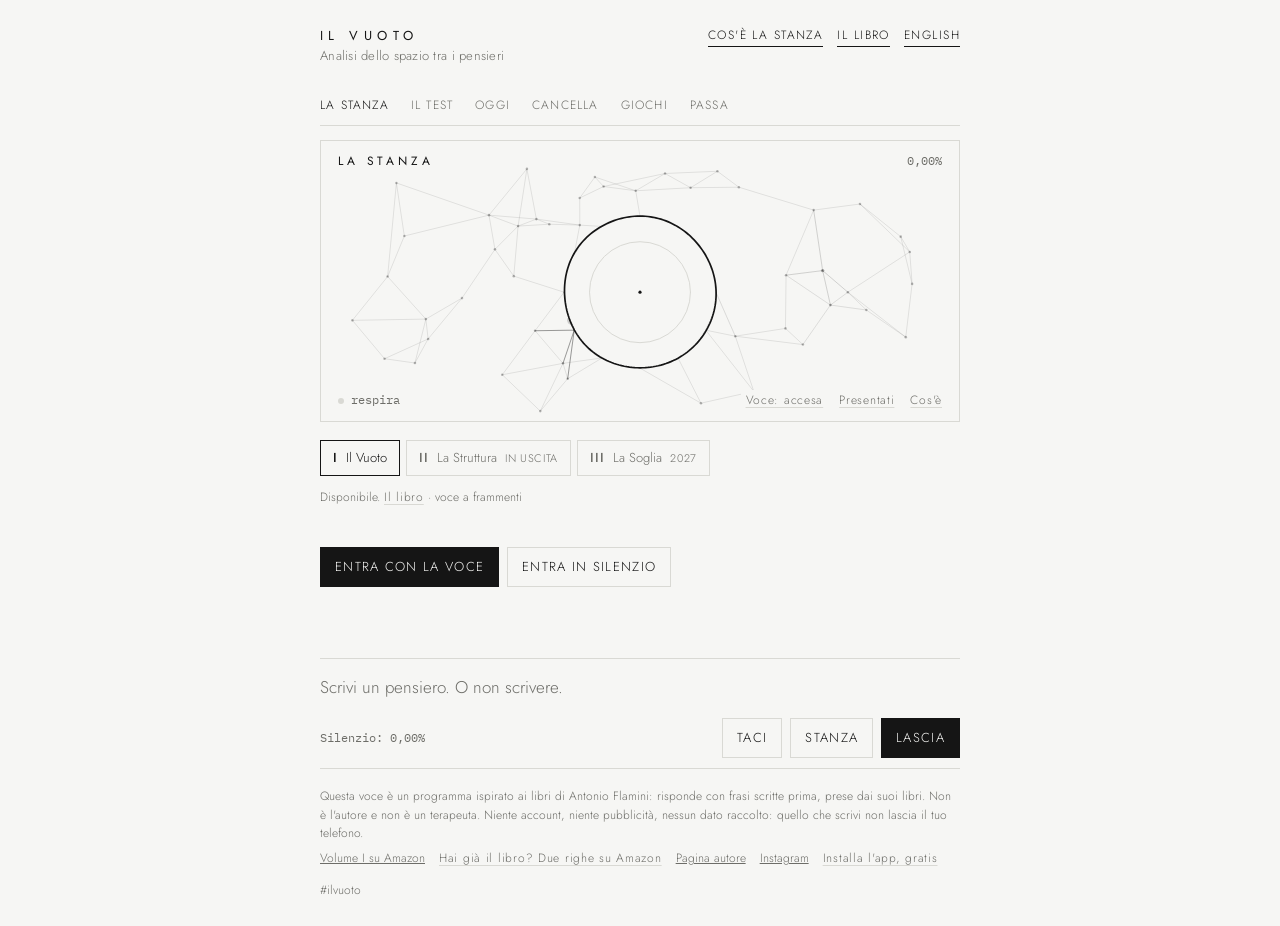
==== commit c687bfd3: "Versione inglese (en/), cache offline separata per lingua, script per la versione claude.ai Co-Autho" ====
--- a/index.html
+++ b/index.html
@@ -2,6 +2,9 @@
 <title>IL VUOTO · La Stanza</title>
 <meta name="description" content="Una voce fatta con i libri IL VUOTO di Antonio Flamini. Parla poco, fa domande e lascia spazio. Il Test del Silenzio, una domanda al giorno, piccoli giochi sul vuoto.">
 <link rel="canonical" href="https://antonioflamini.github.io/ilvuoto/">
+<link rel="alternate" hreflang="it" href="https://antonioflamini.github.io/ilvuoto/">
+<link rel="alternate" hreflang="en" href="https://antonioflamini.github.io/ilvuoto/en/">
+<link rel="alternate" hreflang="x-default" href="https://antonioflamini.github.io/ilvuoto/">
 <meta property="og:type" content="website">
 <meta property="og:locale" content="it_IT">
 <meta property="og:site_name" content="IL VUOTO">
@@ -35,7 +38,7 @@
       <div class="brand">Il Vuoto</div>
       <div class="sub">Analisi dello spazio tra i pensieri</div>
     </div>
-    <div class="hdr-acts"><button type="button" class="buy" id="app-open" hidden>Installa l'app</button><button type="button" class="buy" id="info-open" aria-haspopup="dialog" aria-controls="info">Cos'è la Stanza</button><a class="buy" id="buy" href="https://www.amazon.it/dp/B0H2P38RJP" target="_blank" rel="noopener" data-sheet="libro">Il libro</a></div>
+    <div class="hdr-acts"><button type="button" class="buy" id="app-open" hidden>Installa l'app</button><button type="button" class="buy" id="info-open" aria-haspopup="dialog" aria-controls="info">Cos'è la Stanza</button><a class="buy" id="buy" href="https://www.amazon.it/dp/B0H2P38RJP" target="_blank" rel="noopener" data-sheet="libro">Il libro</a><a class="buy" href="en/" hreflang="en" lang="en">English</a></div>
   </header>
 
   <nav class="rooms" role="tablist" aria-label="Stanze">
--- a/stile.css
+++ b/stile.css
@@ -257,3 +257,31 @@
 @keyframes in{from{opacity:0;transform:translateY(4px)}to{opacity:1;transform:none}}
 @keyframes dots{0%{content:""}25%{content:"."}50%{content:".."}75%{content:"..."}}
 @media (prefers-reduced-motion:reduce){.line{animation:none}.thinking p::after{animation:none;content:"..."}}
+
+/* ===== IL TUO VUOTO ===== */
+.q-block{display:flex;flex-direction:column;gap:12px;border-top:1px solid var(--faint);padding-top:18px}
+.q-block .g-how{margin:0;font-size:15px}
+.q-grid{display:grid;grid-template-columns:repeat(15,1fr);gap:3px;width:min(100%,420px)}
+.q-grid i{display:block;aspect-ratio:1;border:1px solid var(--faint);background:transparent}
+.q-grid i.on{background:var(--ink);border-color:var(--ink)}
+.q-page{display:flex;flex-direction:column;gap:6px;border-bottom:1px solid var(--faint);padding:16px 0}
+.q-page p{margin:0}
+.q-a{font-size:18px;line-height:1.45;white-space:pre-wrap;overflow-wrap:anywhere}
+#stampa{display:none}
+@media print{
+  @page{size:A5;margin:0}
+  html,body{background:#fff!important;color:#151515!important}
+  body > *:not(#stampa){display:none!important}
+  #stampa{display:block}
+  #stampa .p{position:relative;width:148mm;height:209mm;box-sizing:border-box;padding:22mm 18mm;page-break-after:always;break-after:page;overflow:hidden;font-family:var(--f-display);color:#151515;background:#fff}
+  #stampa .p-brand{font-size:11pt;letter-spacing:.42em;font-weight:400}
+  #stampa .p-sub{font-size:9pt;color:#6d6d68;margin-top:2mm}
+  #stampa .p-title{font-size:26pt;font-weight:300;margin-top:55mm;line-height:1.15}
+  #stampa .p-small{font-size:9pt;color:#6d6d68;margin-top:5mm}
+  #stampa .p-foot{position:absolute;left:18mm;right:18mm;bottom:18mm;font-size:8.5pt;color:#6d6d68}
+  #stampa .p-date{font-family:var(--f-mono);font-size:8pt;color:#6d6d68}
+  #stampa .p-q{font-size:10pt;color:#6d6d68;margin-top:6mm;line-height:1.4}
+  #stampa .p-a{font-size:15pt;font-weight:300;line-height:1.45;margin-top:14mm;white-space:pre-wrap;overflow-wrap:anywhere}
+  #stampa .p-meter{position:absolute;left:18mm;bottom:14mm;font-family:var(--f-mono);font-size:8pt;color:#6d6d68}
+  #stampa .p-num{position:absolute;right:18mm;bottom:14mm;font-family:var(--f-mono);font-size:8pt;color:#6d6d68}
+}
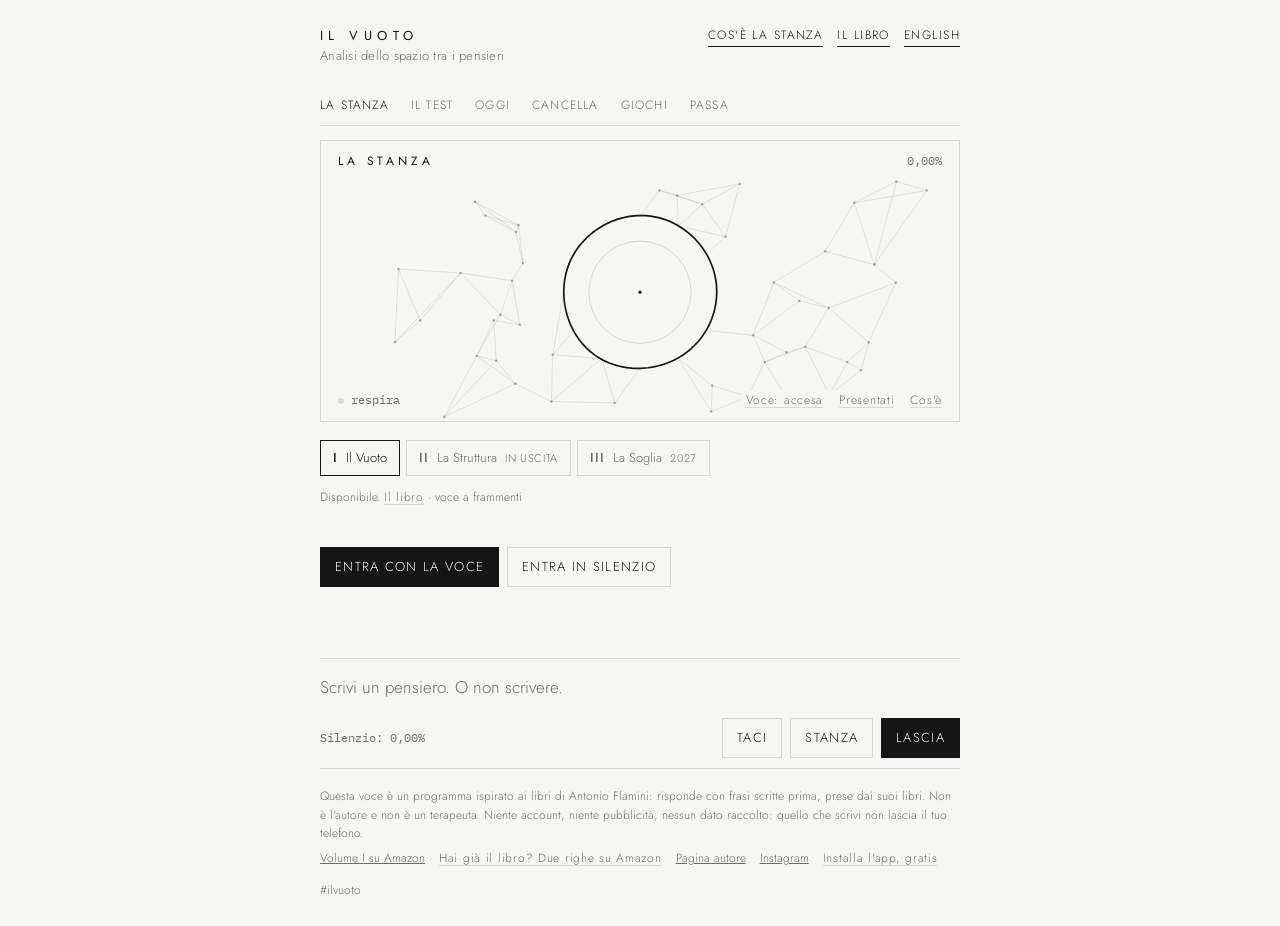
==== commit 5324476c: "La Stanza non si blocca più: si può scrivere mentre la voce legge, Taci/Stanza sempre attivi, voce v" ====
--- a/index.html
+++ b/index.html
@@ -30,7 +30,7 @@
 <script type="application/ld+json">{"@context": "https://schema.org", "@graph": [{"@type": "WebApplication", "name": "IL VUOTO · La Stanza", "url": "https://antonioflamini.github.io/ilvuoto/", "applicationCategory": "LifestyleApplication", "operatingSystem": "Web, Android, iOS", "inLanguage": "it", "isAccessibleForFree": true, "offers": {"@type": "Offer", "price": "0", "priceCurrency": "EUR"}, "description": "Una voce fatta con i libri IL VUOTO di Antonio Flamini: una domanda al giorno, il Test del Silenzio, piccoli giochi sul vuoto.", "author": {"@type": "Person", "name": "Antonio Flamini", "sameAs": ["https://www.instagram.com/antonio_flamini/", "https://www.amazon.com/author/antonioflamini"]}}, {"@type": "Book", "name": "Il Vuoto", "bookFormat": "https://schema.org/Paperback", "inLanguage": "it", "numberOfPages": 150, "author": {"@type": "Person", "name": "Antonio Flamini"}, "url": "https://www.amazon.it/dp/B0H2P38RJP", "isPartOf": {"@type": "BookSeries", "name": "IL VUOTO"}}]}</script>
 <meta name=viewport content="width=device-width,initial-scale=1,viewport-fit=cover"><style>:root{color-scheme:light;box-sizing:border-box;padding-top:env(safe-area-inset-top,0px);padding-bottom:env(safe-area-inset-bottom,0px)}html{scroll-padding-top:env(safe-area-inset-top,0px)}body{margin:0;padding:0;font:14px -apple-system,BlinkMacSystemFont,sans-serif;background:#fff;color:#000}img{max-width:100%}[hidden]:not([hidden=until-found i]){display:none!important}</style></head><body>
 <link rel="preload" href="fonts/jost-latin.woff2" as="font" type="font/woff2" crossorigin>
-<link rel="stylesheet" href="stile.css">
+<link rel="stylesheet" href="stile.css?v=20261109a">
 
 <div class="wrap">
   <header>
@@ -143,7 +143,7 @@
   </div>
 </div>
 
-<script src="testi.js"></script>
-<script src="app.js"></script>
+<script src="testi.js?v=20261109a"></script>
+<script src="app.js?v=20261109a"></script>
 
 </body></html>
